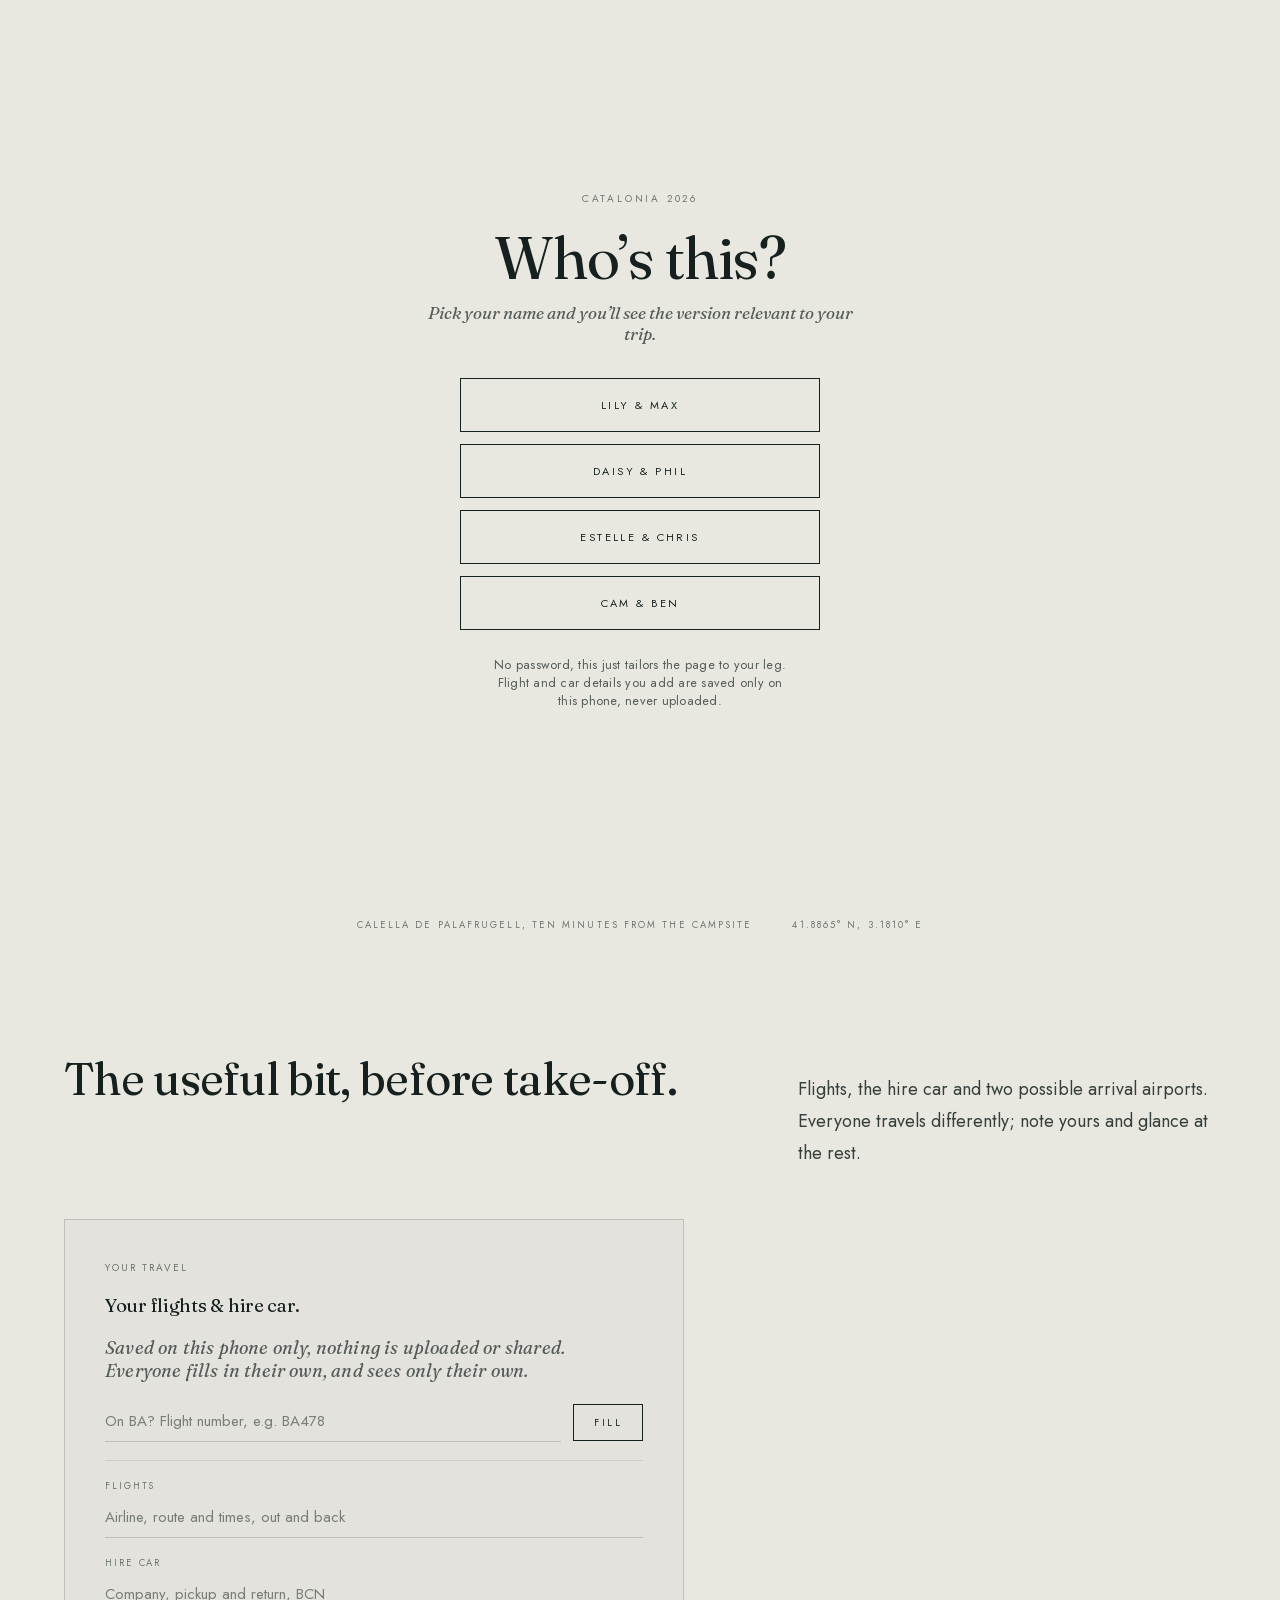
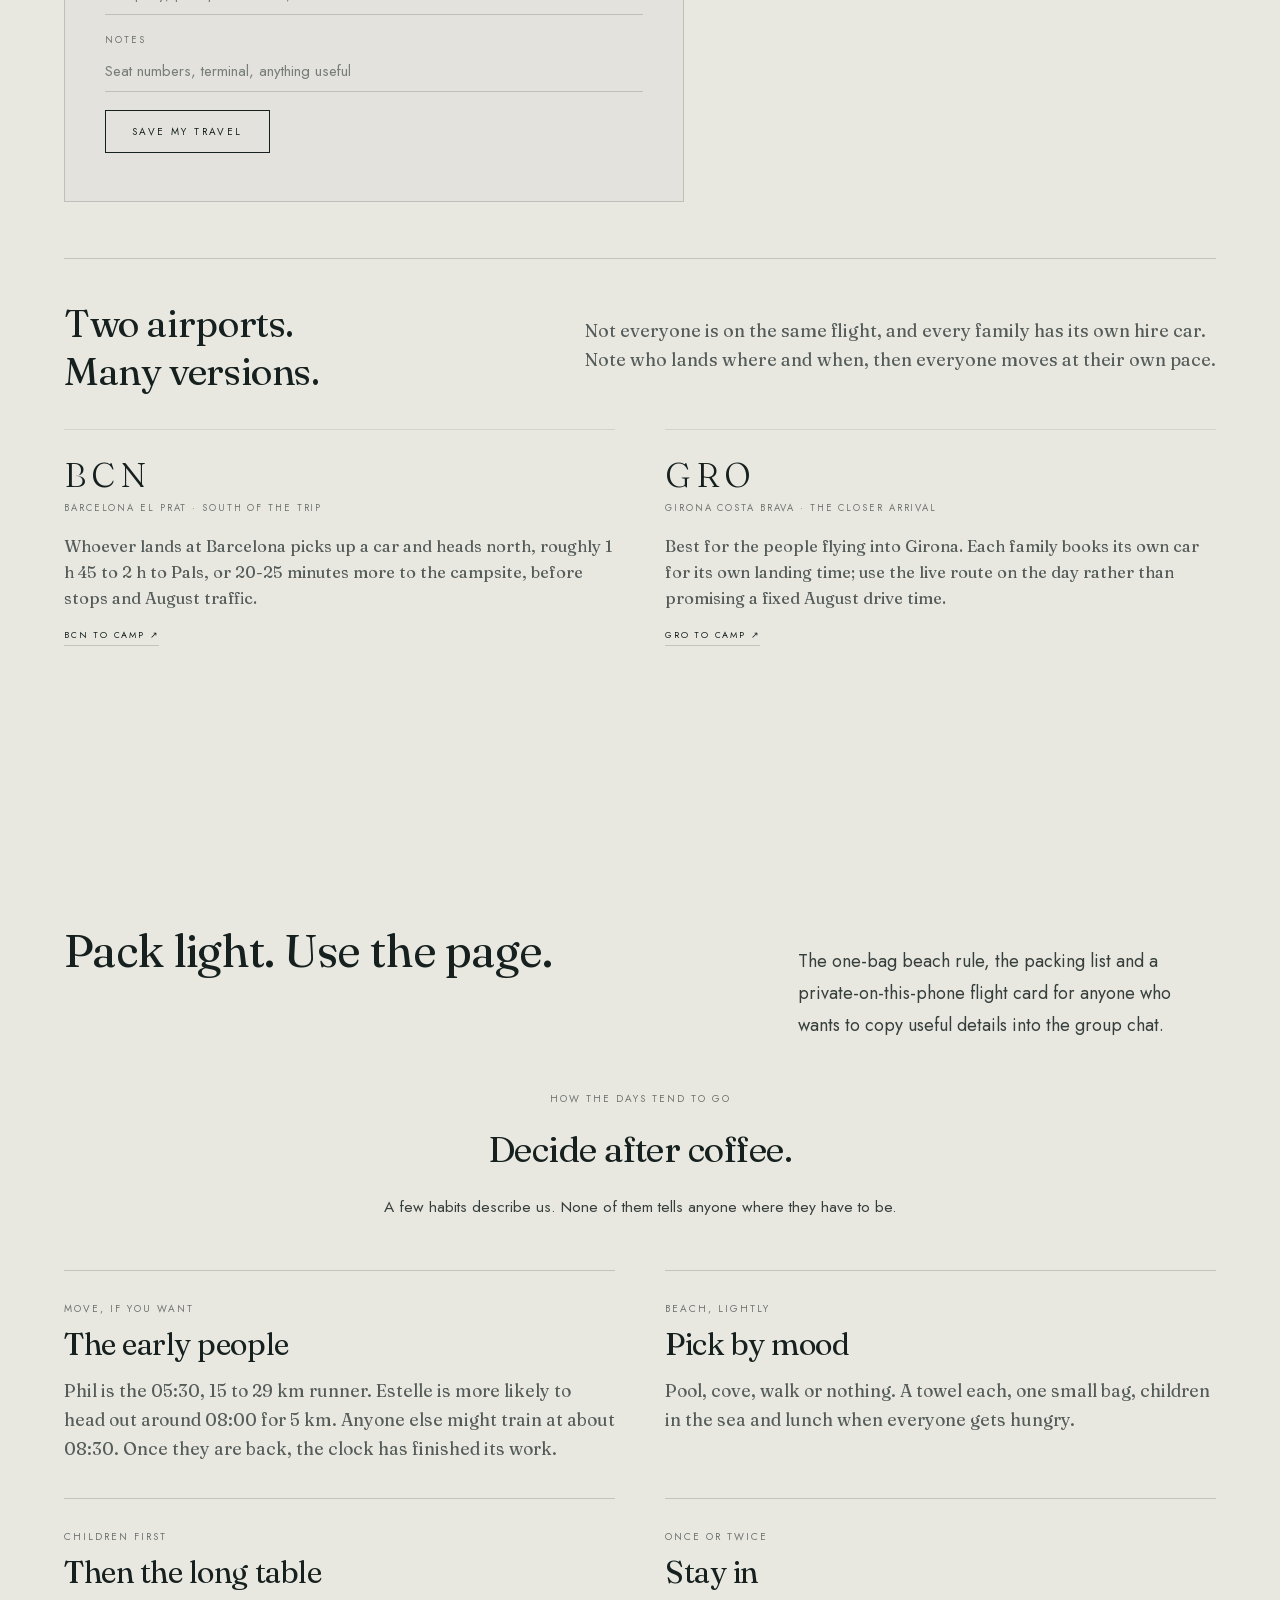
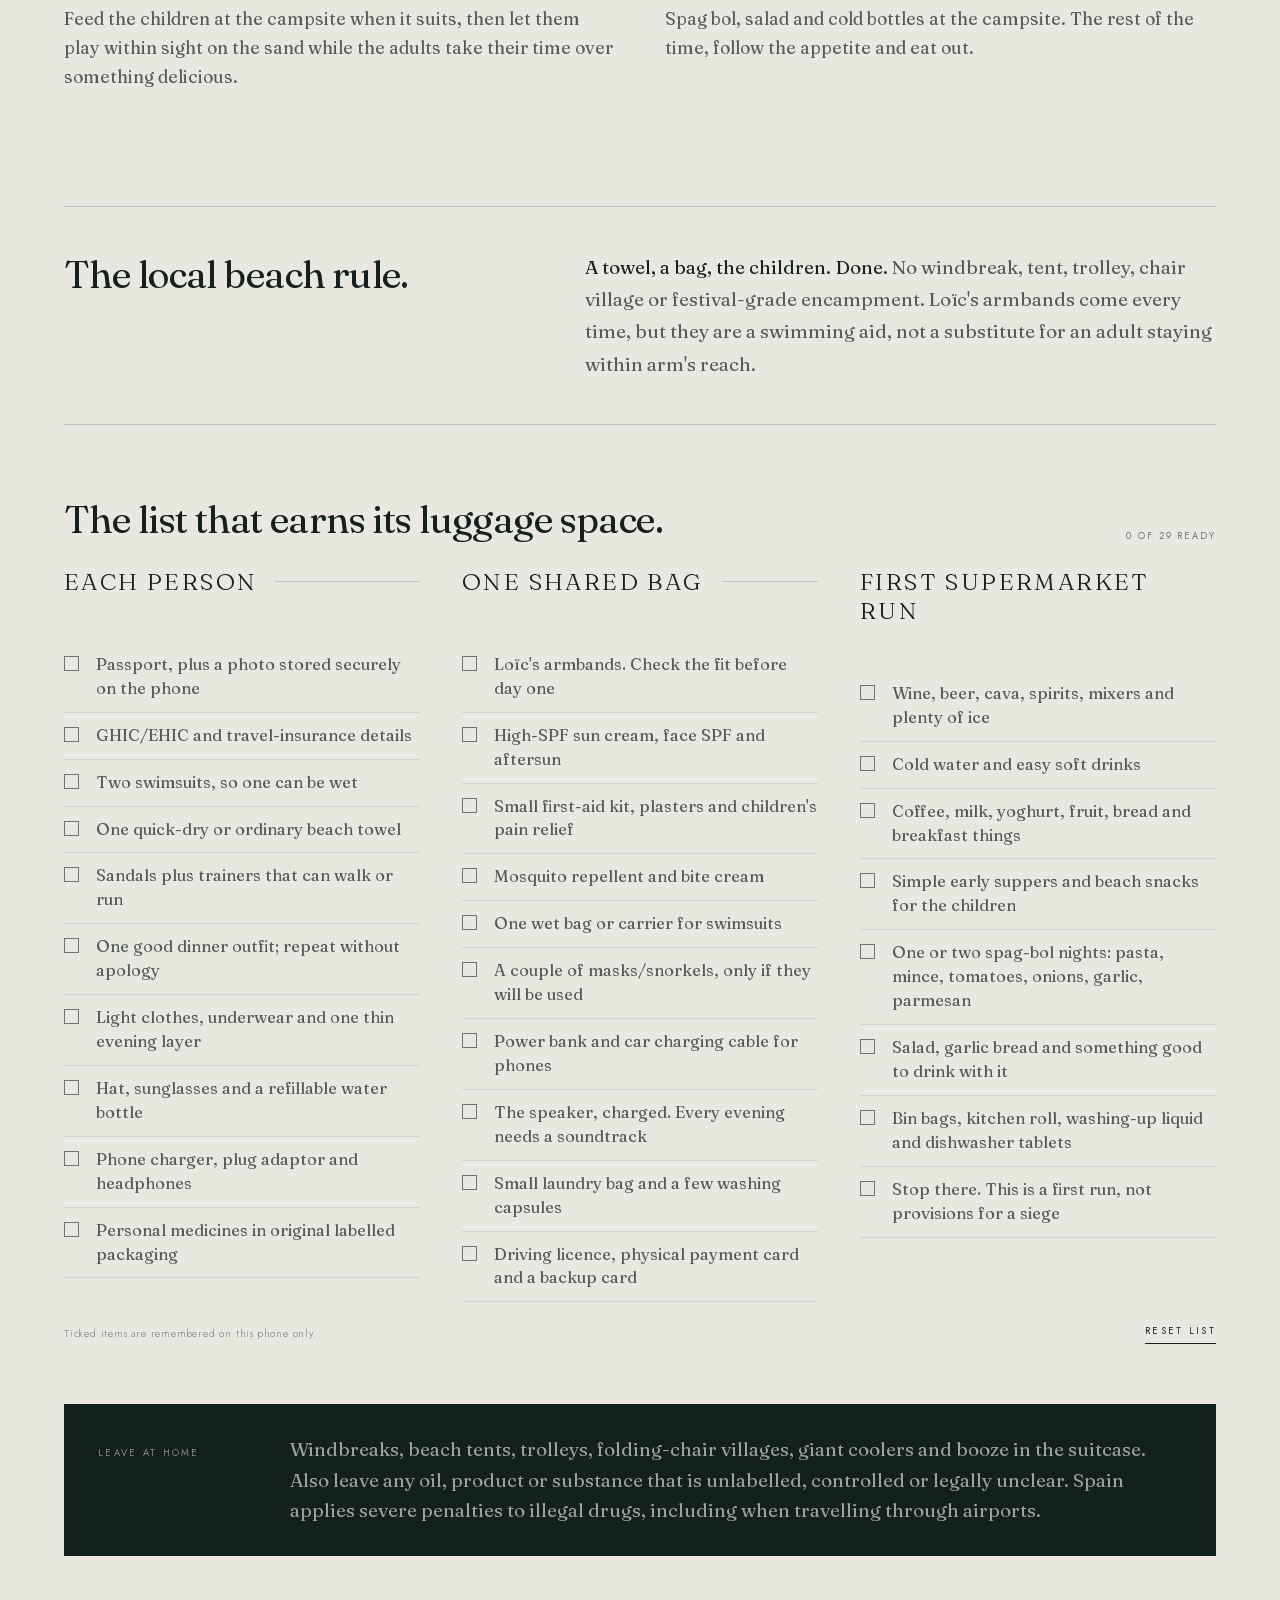
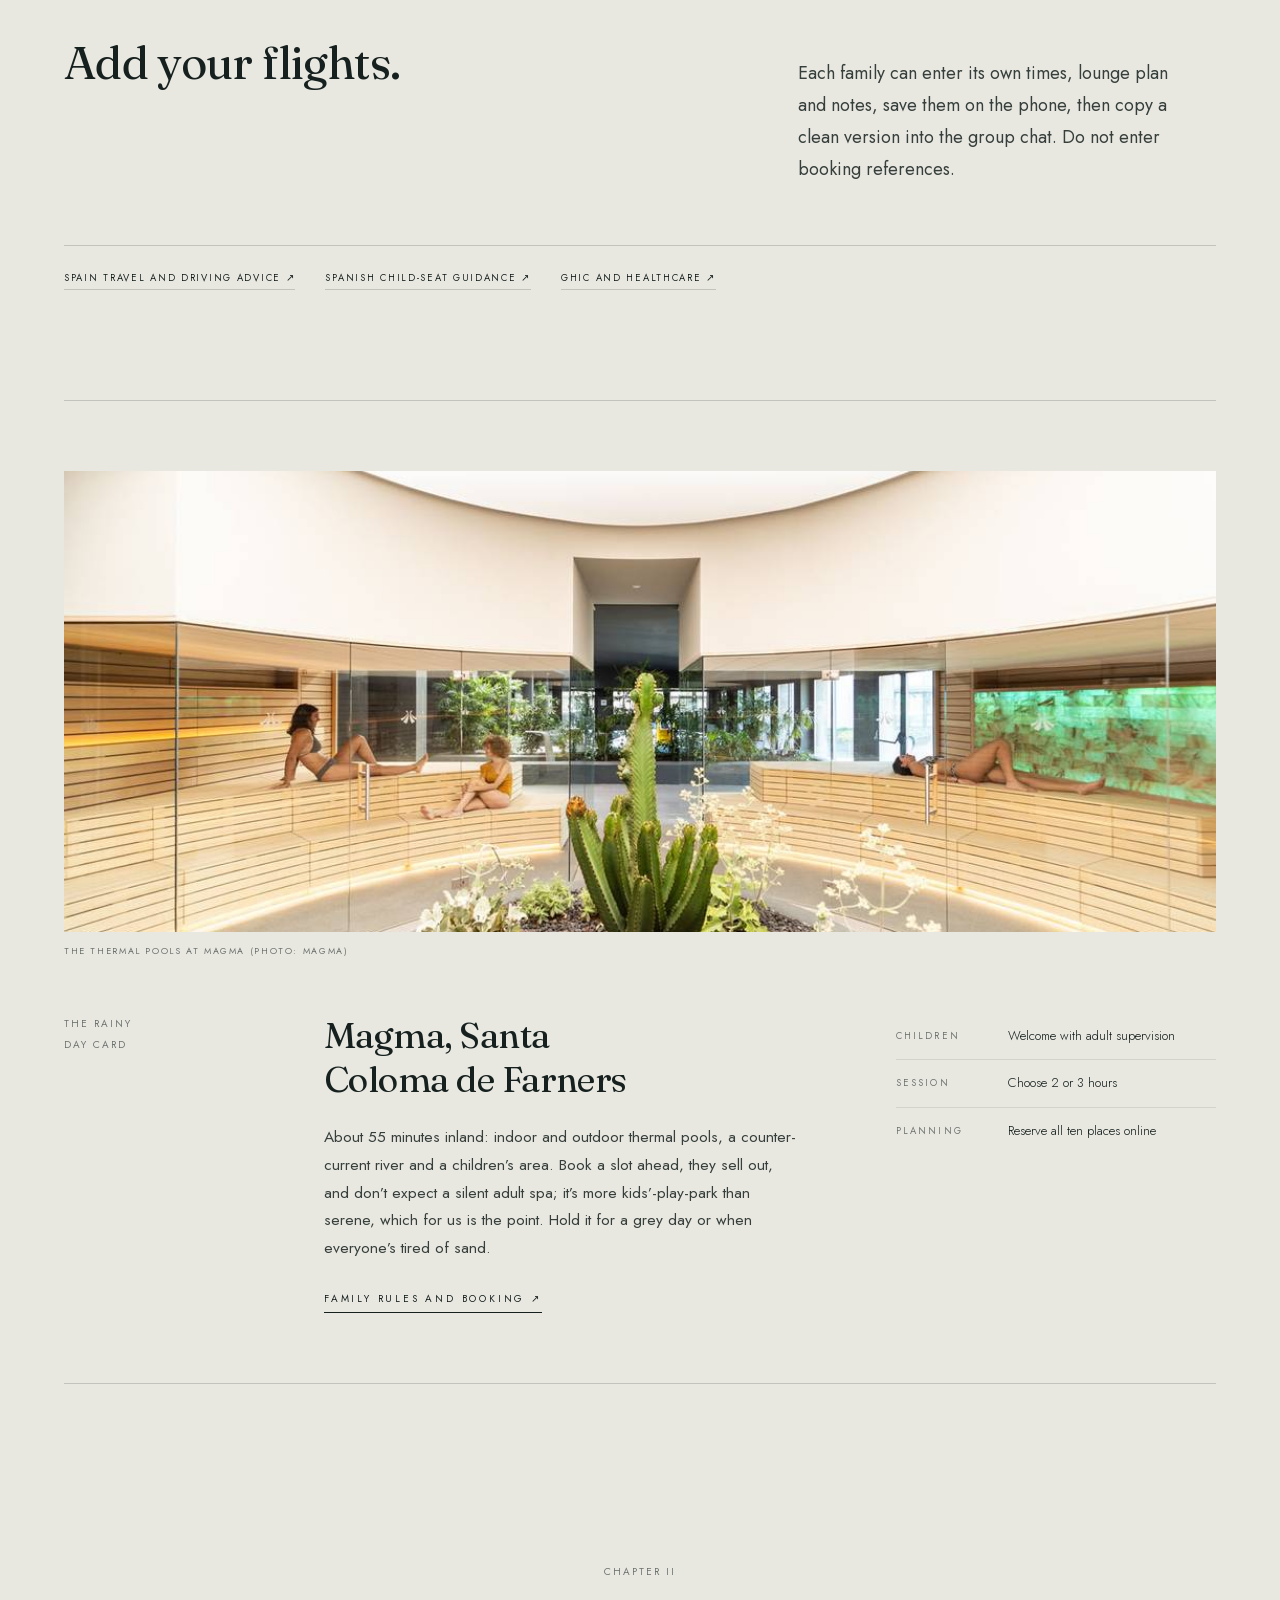
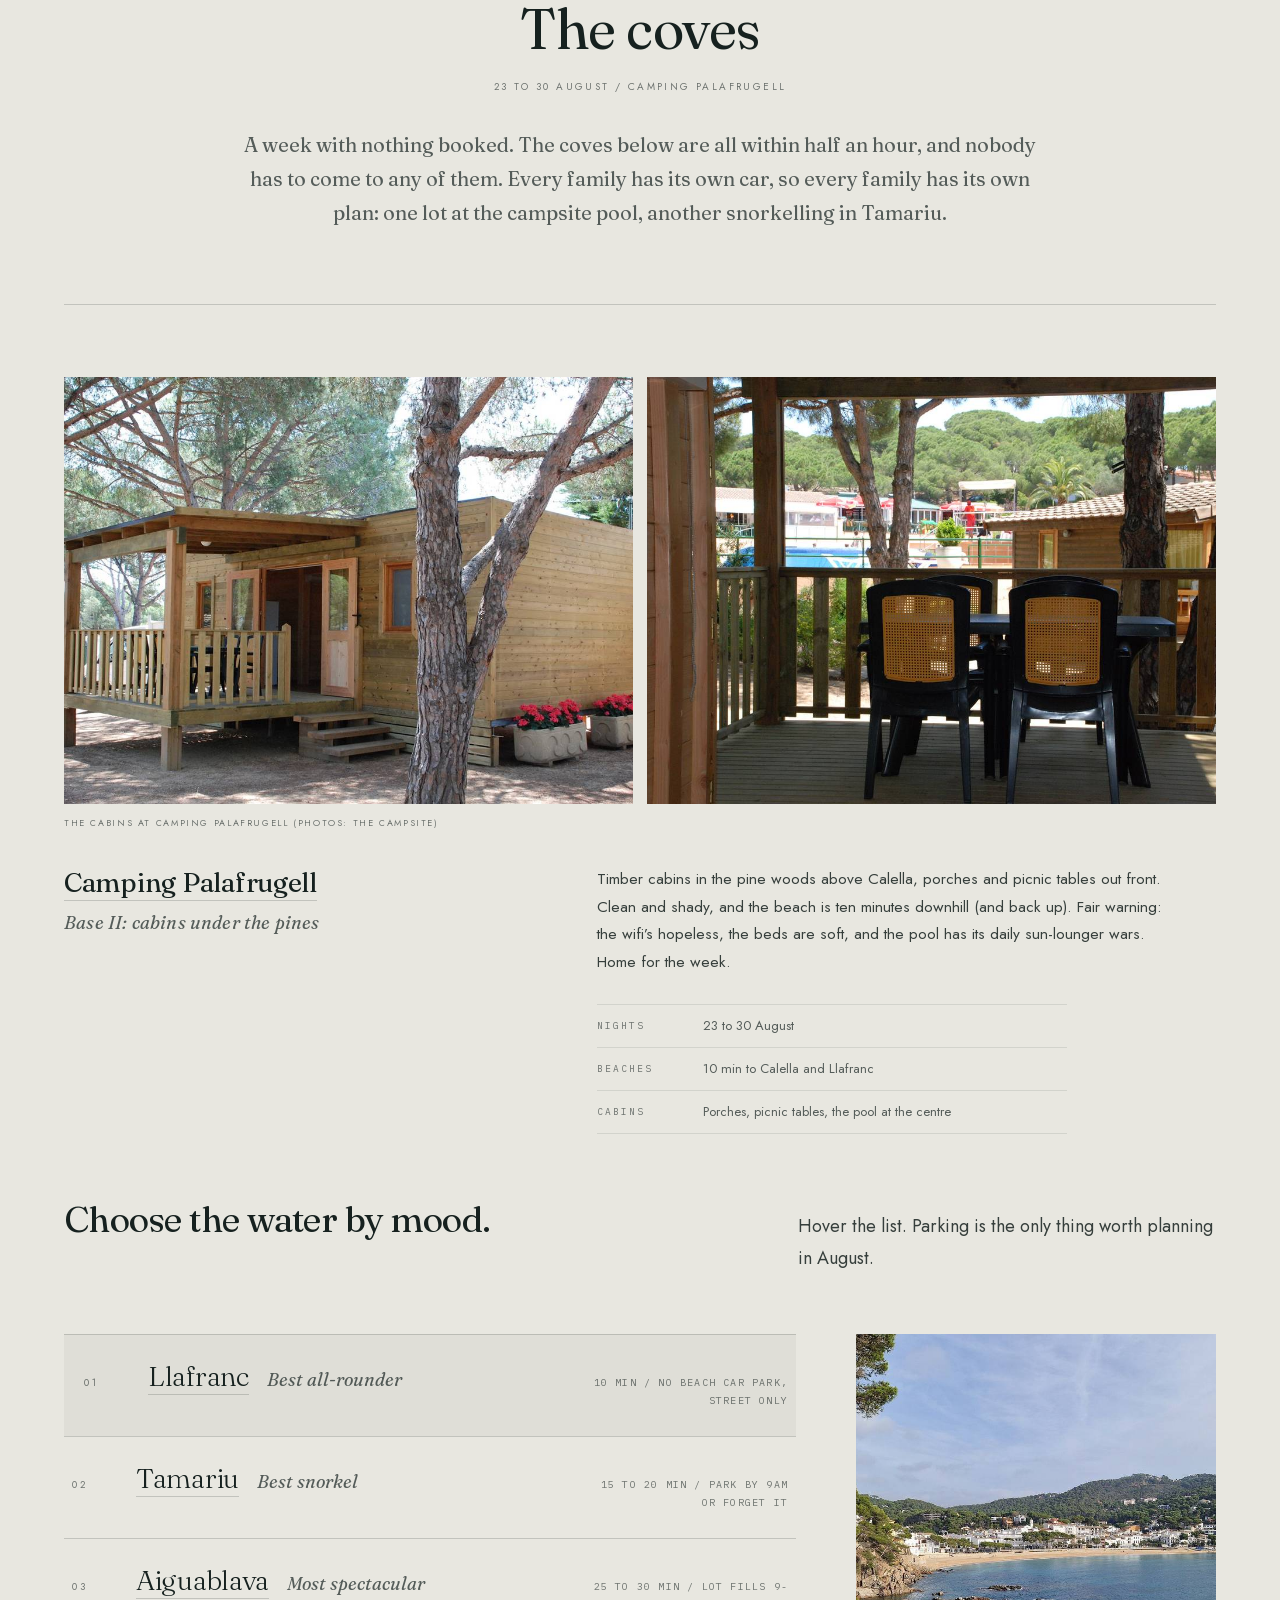
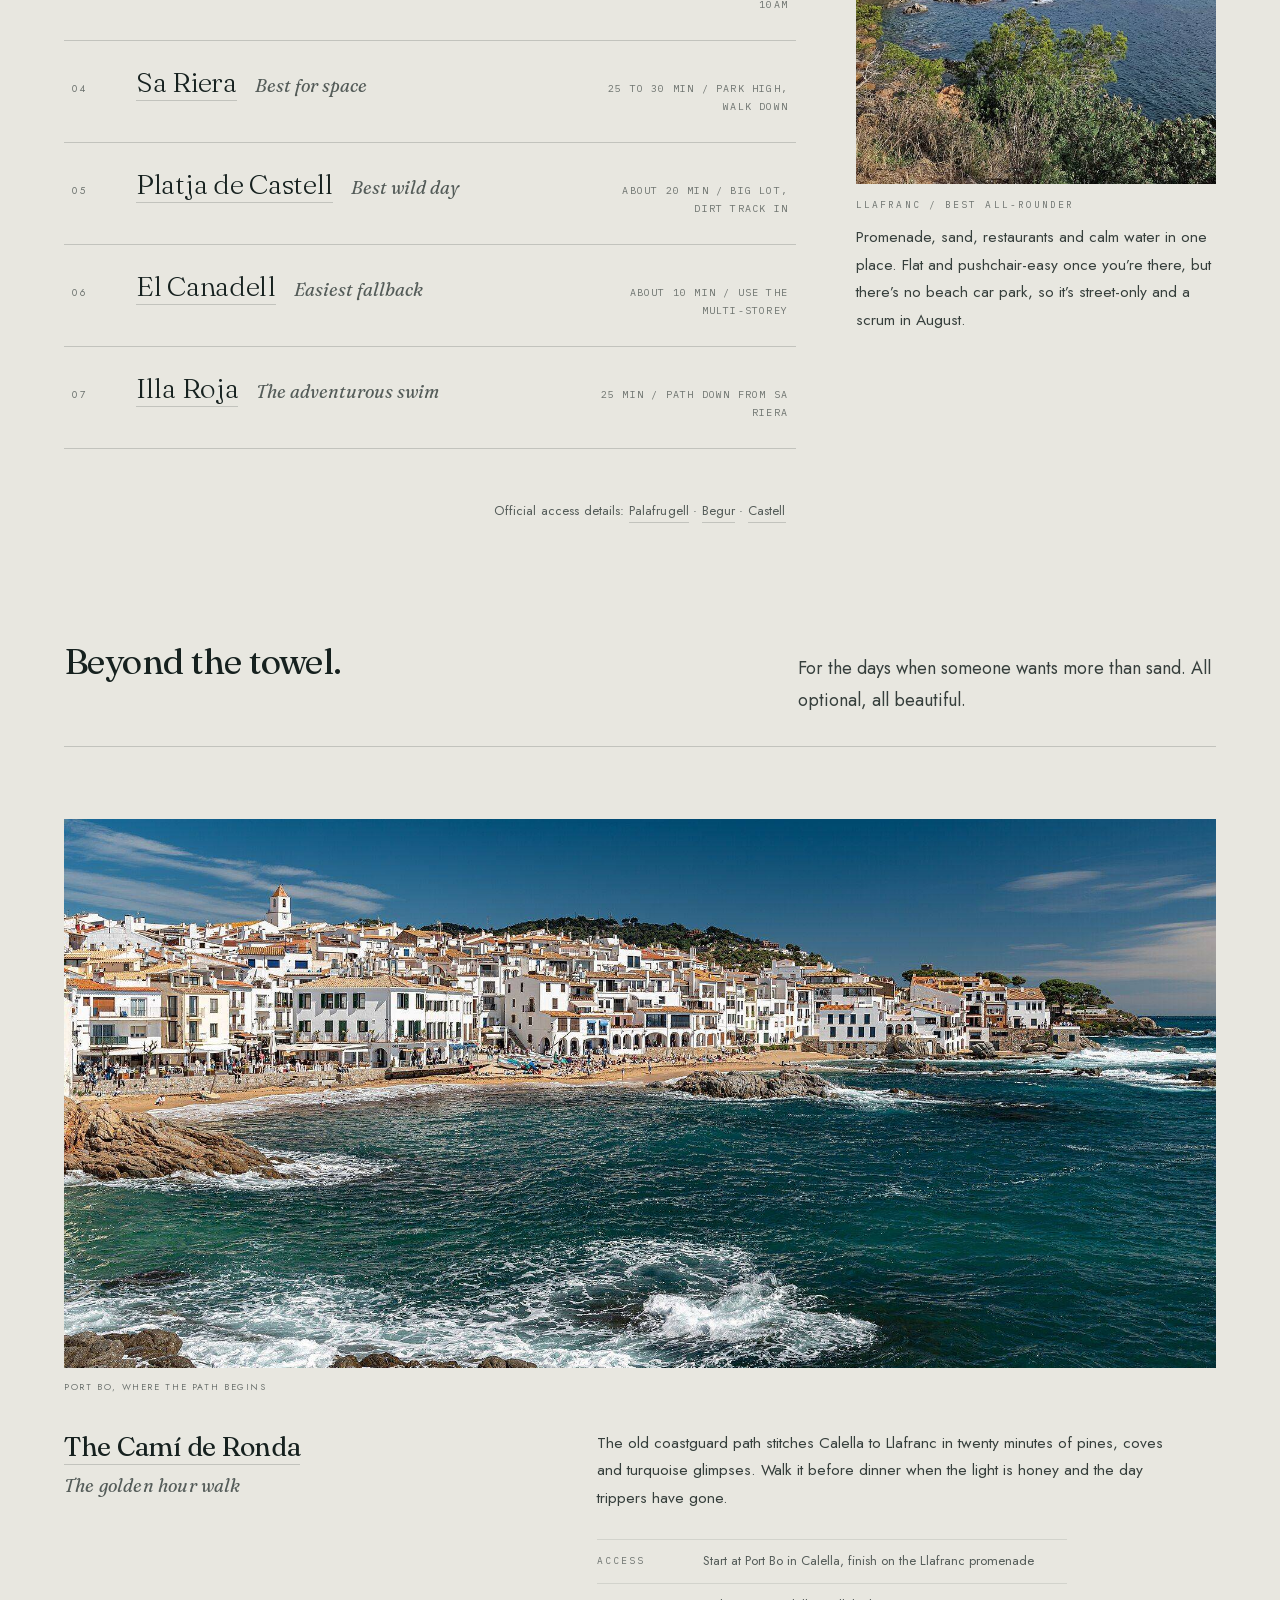
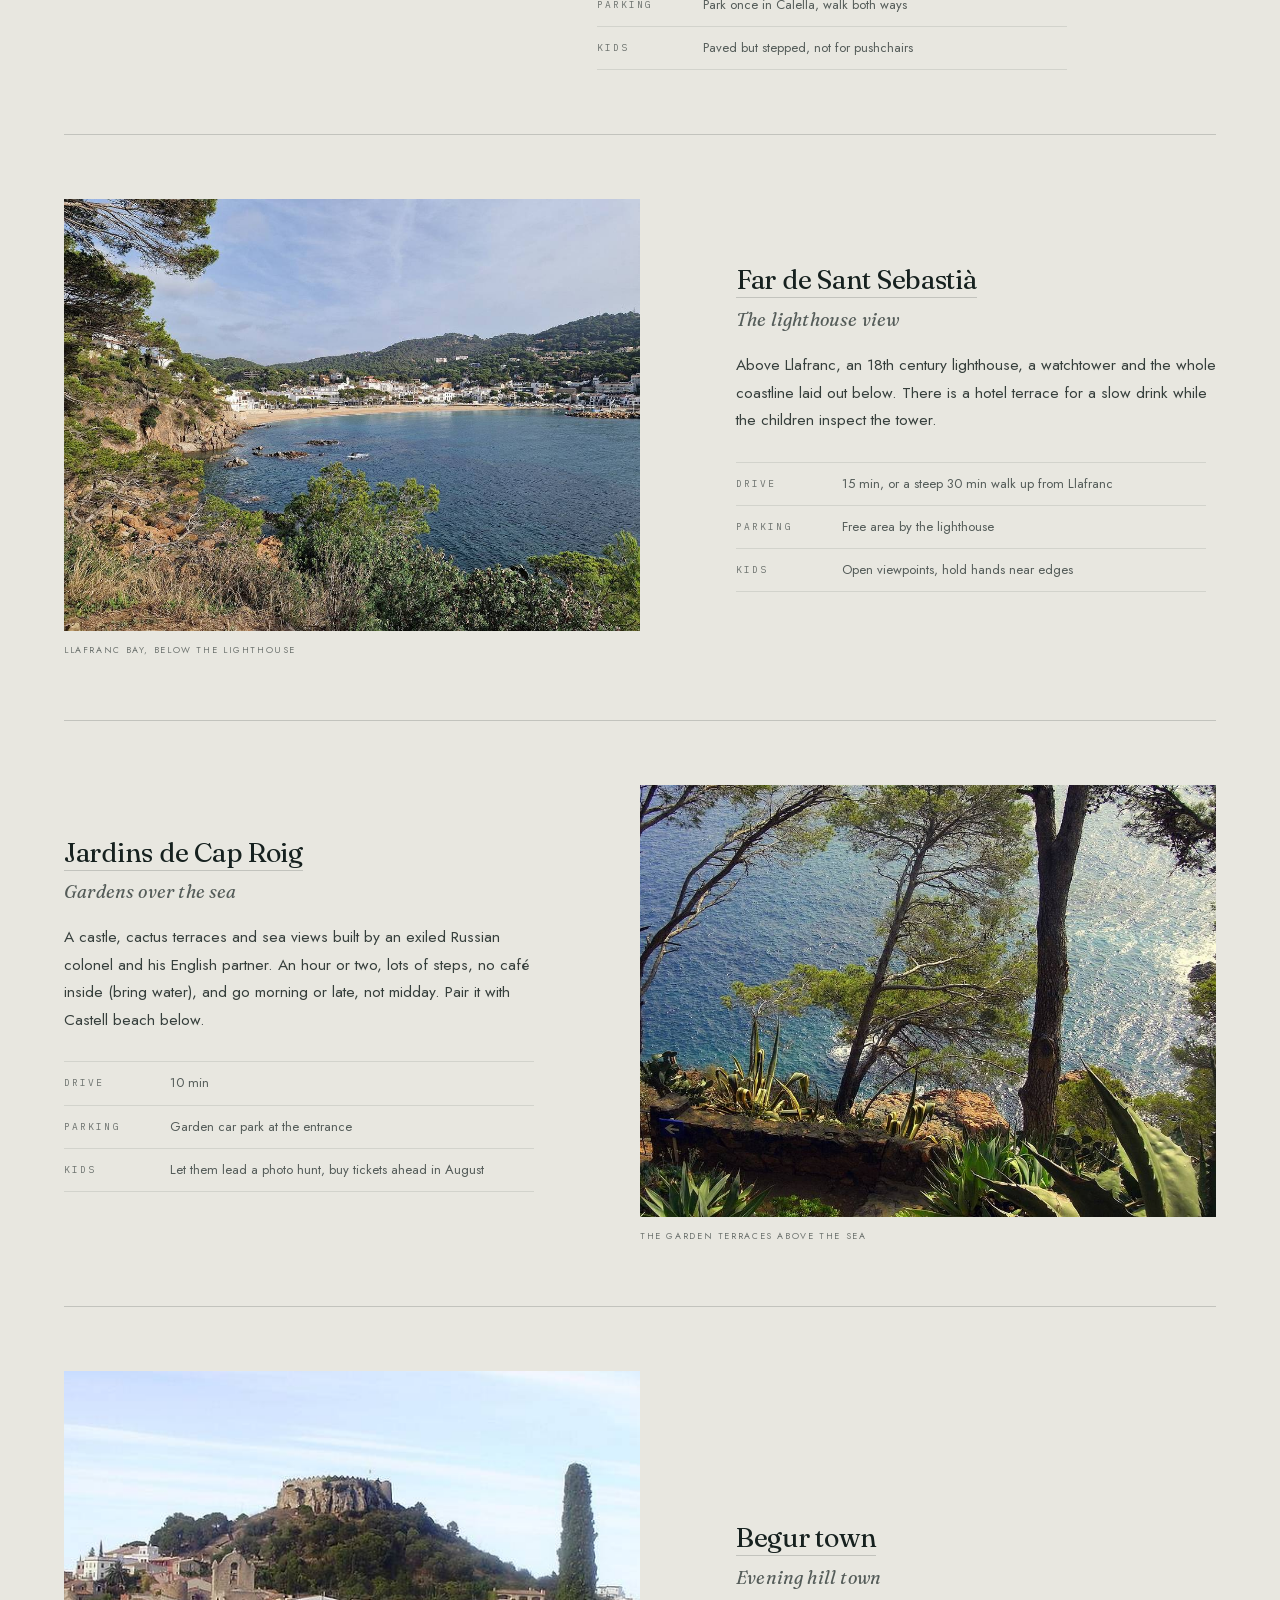
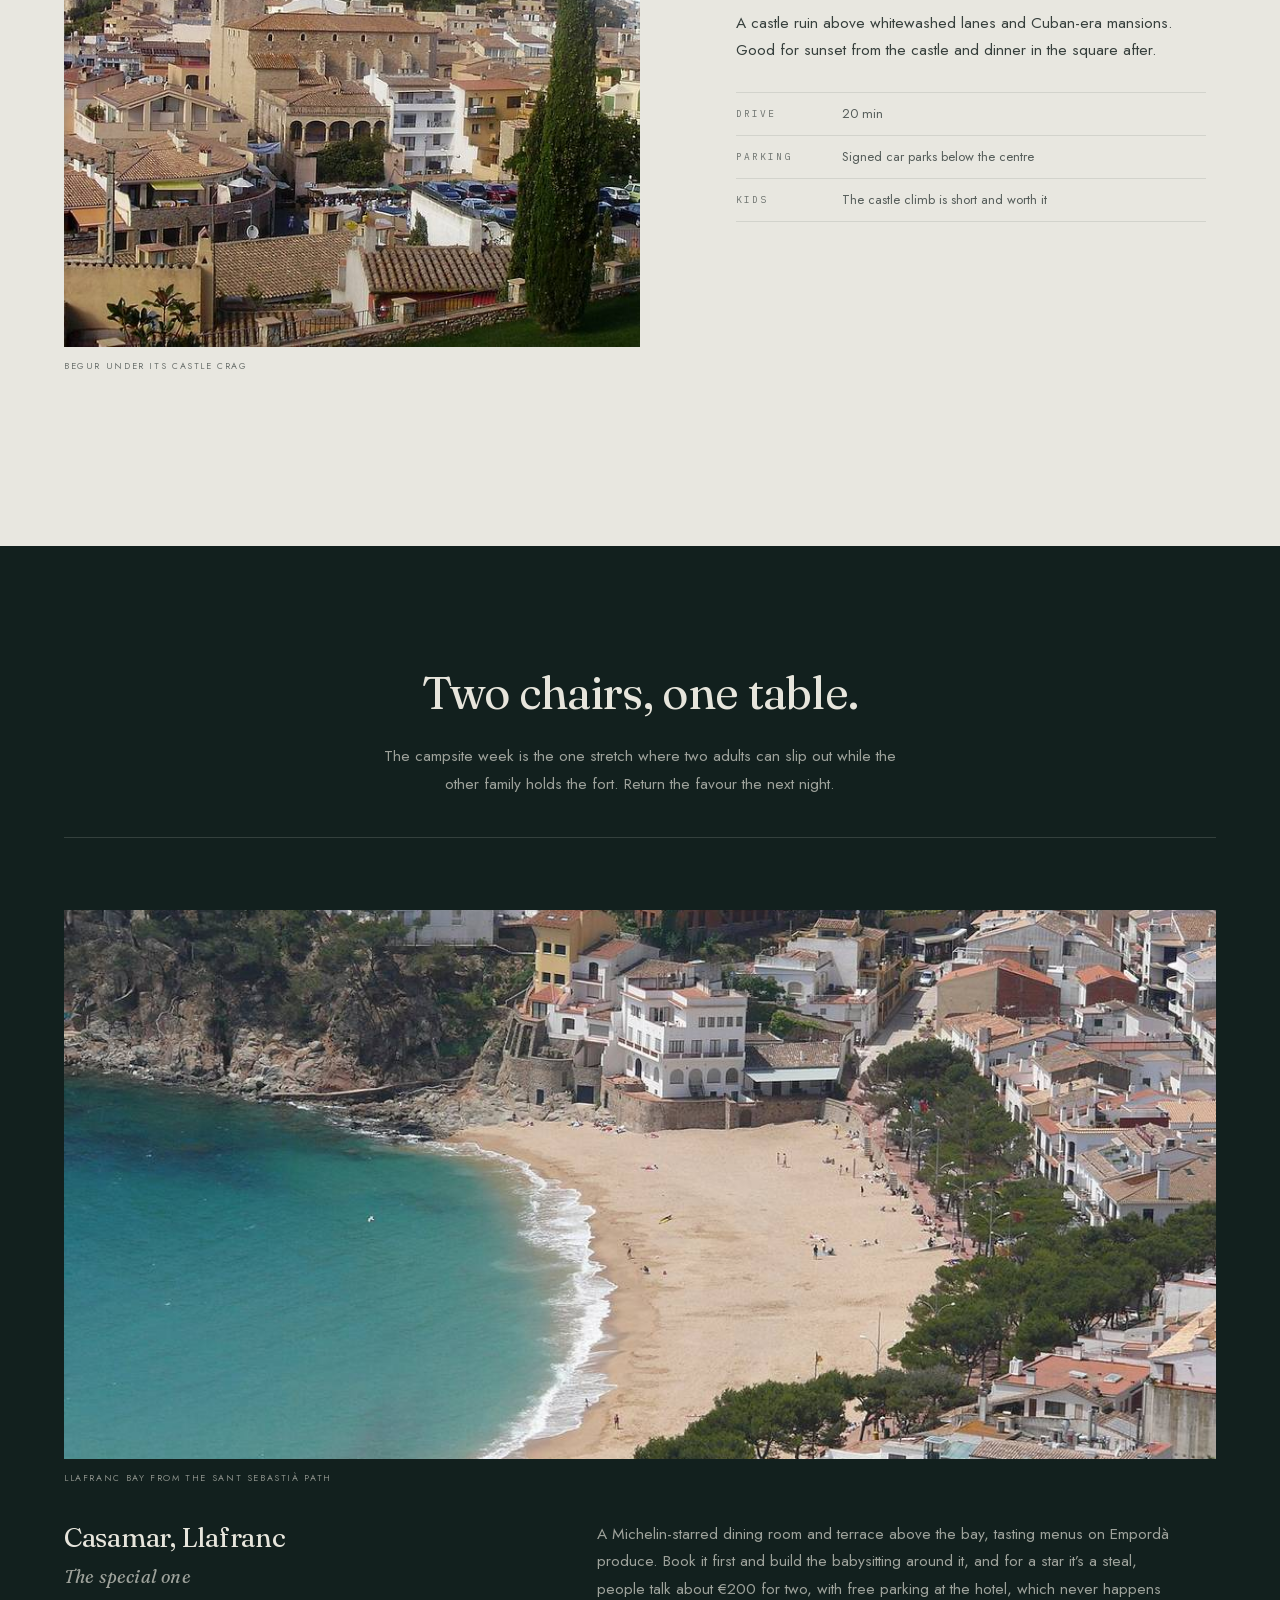
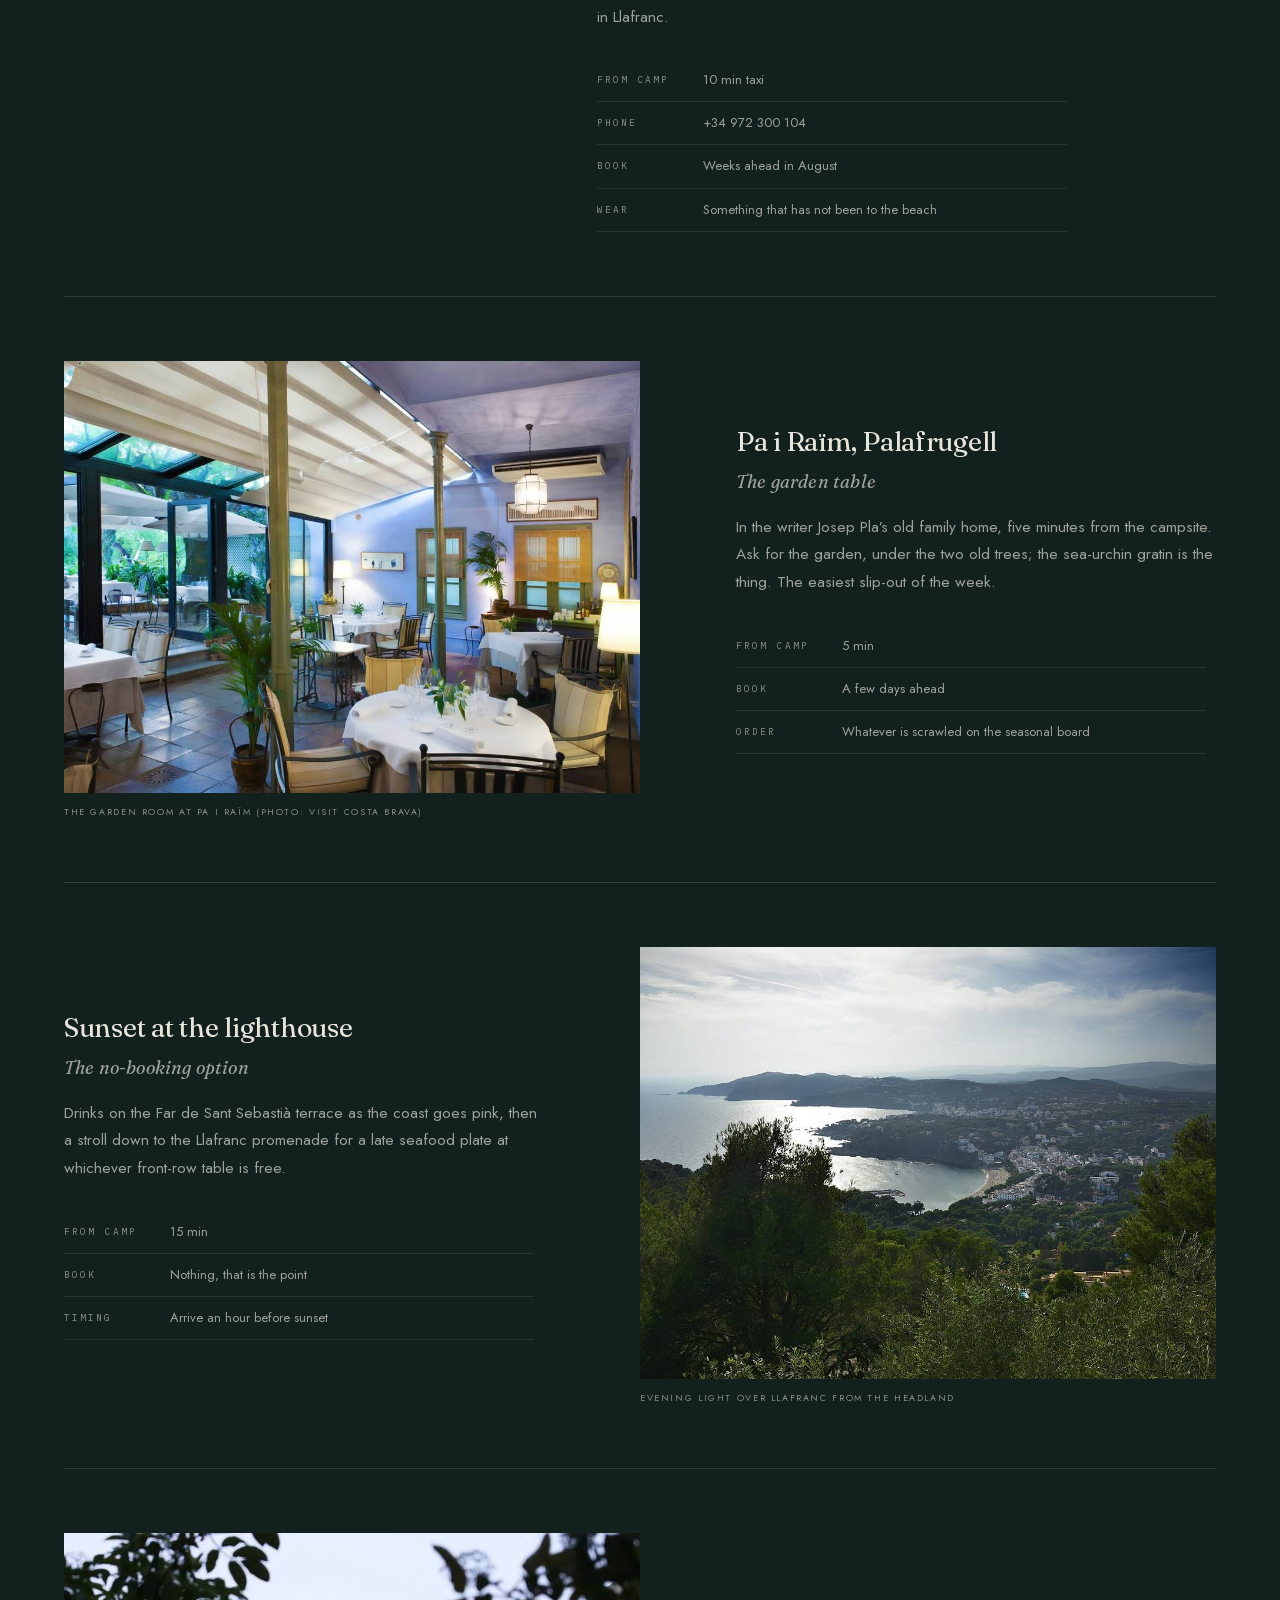
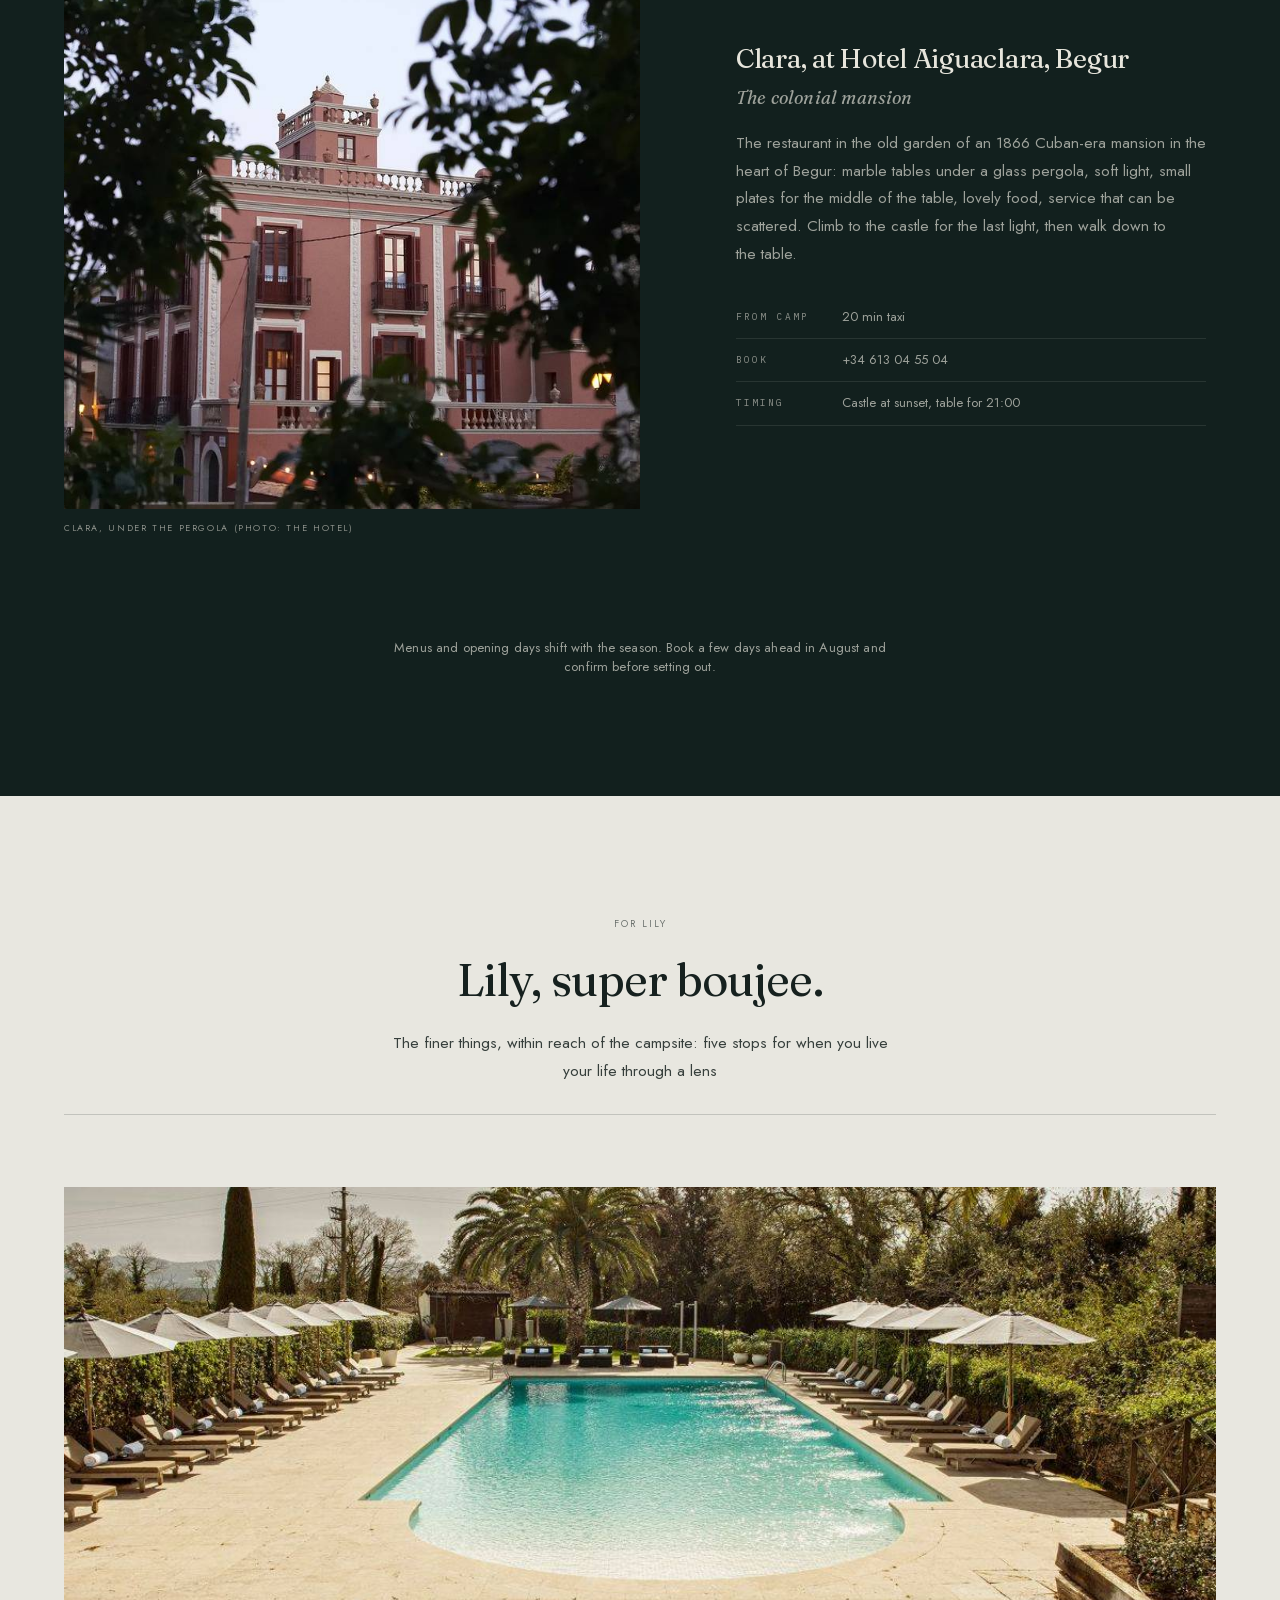
==== index.html @ 70df3da2 "Deploy: round three fixes Co-Authored-By: Claude Fable 5 <noreply@anthropic.com> Claude-Session: htt" ====
<!DOCTYPE html>
<html lang="en">
<head>
<meta charset="utf-8">
<meta name="viewport" content="width=device-width, initial-scale=1">
<meta name="theme-color" content="#fbf9f4">
<meta name="description" content="Pals, the coves, the campsite week and the runner's pages. Family notes for Catalonia, August 2026.">
<link rel="stylesheet" href="assets/leaflet/leaflet.css">
<title>Catalonia 2026 · Family notes</title>
<style>
/* latin-ext */
@font-face {
  font-family: 'Cormorant Garamond';
  font-style: italic;
  font-weight: 300;
  font-display: swap;
  src: url(assets/fonts/28d80079bb.woff2) format('woff2');
  unicode-range: U+0100-02BA, U+02BD-02C5, U+02C7-02CC, U+02CE-02D7, U+02DD-02FF, U+0304, U+0308, U+0329, U+1D00-1DBF, U+1E00-1E9F, U+1EF2-1EFF, U+2020, U+20A0-20AB, U+20AD-20C0, U+2113, U+2C60-2C7F, U+A720-A7FF;
}
/* latin */
@font-face {
  font-family: 'Cormorant Garamond';
  font-style: italic;
  font-weight: 300;
  font-display: swap;
  src: url(assets/fonts/880eabe202.woff2) format('woff2');
  unicode-range: U+0000-00FF, U+0131, U+0152-0153, U+02BB-02BC, U+02C6, U+02DA, U+02DC, U+0304, U+0308, U+0329, U+2000-206F, U+20AC, U+2122, U+2191, U+2193, U+2212, U+2215, U+FEFF, U+FFFD;
}
/* latin-ext */
@font-face {
  font-family: 'Cormorant Garamond';
  font-style: italic;
  font-weight: 400;
  font-display: swap;
  src: url(assets/fonts/28d80079bb.woff2) format('woff2');
  unicode-range: U+0100-02BA, U+02BD-02C5, U+02C7-02CC, U+02CE-02D7, U+02DD-02FF, U+0304, U+0308, U+0329, U+1D00-1DBF, U+1E00-1E9F, U+1EF2-1EFF, U+2020, U+20A0-20AB, U+20AD-20C0, U+2113, U+2C60-2C7F, U+A720-A7FF;
}
/* latin */
@font-face {
  font-family: 'Cormorant Garamond';
  font-style: italic;
  font-weight: 400;
  font-display: swap;
  src: url(assets/fonts/880eabe202.woff2) format('woff2');
  unicode-range: U+0000-00FF, U+0131, U+0152-0153, U+02BB-02BC, U+02C6, U+02DA, U+02DC, U+0304, U+0308, U+0329, U+2000-206F, U+20AC, U+2122, U+2191, U+2193, U+2212, U+2215, U+FEFF, U+FFFD;
}
/* latin-ext */
@font-face {
  font-family: 'Cormorant Garamond';
  font-style: normal;
  font-weight: 300;
  font-display: swap;
  src: url(assets/fonts/48072044ec.woff2) format('woff2');
  unicode-range: U+0100-02BA, U+02BD-02C5, U+02C7-02CC, U+02CE-02D7, U+02DD-02FF, U+0304, U+0308, U+0329, U+1D00-1DBF, U+1E00-1E9F, U+1EF2-1EFF, U+2020, U+20A0-20AB, U+20AD-20C0, U+2113, U+2C60-2C7F, U+A720-A7FF;
}
/* latin */
@font-face {
  font-family: 'Cormorant Garamond';
  font-style: normal;
  font-weight: 300;
  font-display: swap;
  src: url(assets/fonts/ac5feb9532.woff2) format('woff2');
  unicode-range: U+0000-00FF, U+0131, U+0152-0153, U+02BB-02BC, U+02C6, U+02DA, U+02DC, U+0304, U+0308, U+0329, U+2000-206F, U+20AC, U+2122, U+2191, U+2193, U+2212, U+2215, U+FEFF, U+FFFD;
}
/* latin-ext */
@font-face {
  font-family: 'Cormorant Garamond';
  font-style: normal;
  font-weight: 400;
  font-display: swap;
  src: url(assets/fonts/48072044ec.woff2) format('woff2');
  unicode-range: U+0100-02BA, U+02BD-02C5, U+02C7-02CC, U+02CE-02D7, U+02DD-02FF, U+0304, U+0308, U+0329, U+1D00-1DBF, U+1E00-1E9F, U+1EF2-1EFF, U+2020, U+20A0-20AB, U+20AD-20C0, U+2113, U+2C60-2C7F, U+A720-A7FF;
}
/* latin */
@font-face {
  font-family: 'Cormorant Garamond';
  font-style: normal;
  font-weight: 400;
  font-display: swap;
  src: url(assets/fonts/ac5feb9532.woff2) format('woff2');
  unicode-range: U+0000-00FF, U+0131, U+0152-0153, U+02BB-02BC, U+02C6, U+02DA, U+02DC, U+0304, U+0308, U+0329, U+2000-206F, U+20AC, U+2122, U+2191, U+2193, U+2212, U+2215, U+FEFF, U+FFFD;
}
/* latin-ext */
@font-face {
  font-family: 'Cormorant Garamond';
  font-style: normal;
  font-weight: 500;
  font-display: swap;
  src: url(assets/fonts/48072044ec.woff2) format('woff2');
  unicode-range: U+0100-02BA, U+02BD-02C5, U+02C7-02CC, U+02CE-02D7, U+02DD-02FF, U+0304, U+0308, U+0329, U+1D00-1DBF, U+1E00-1E9F, U+1EF2-1EFF, U+2020, U+20A0-20AB, U+20AD-20C0, U+2113, U+2C60-2C7F, U+A720-A7FF;
}
/* latin */
@font-face {
  font-family: 'Cormorant Garamond';
  font-style: normal;
  font-weight: 500;
  font-display: swap;
  src: url(assets/fonts/ac5feb9532.woff2) format('woff2');
  unicode-range: U+0000-00FF, U+0131, U+0152-0153, U+02BB-02BC, U+02C6, U+02DA, U+02DC, U+0304, U+0308, U+0329, U+2000-206F, U+20AC, U+2122, U+2191, U+2193, U+2212, U+2215, U+FEFF, U+FFFD;
}
/* latin-ext */
@font-face {
  font-family: 'Jost';
  font-style: normal;
  font-weight: 300;
  font-display: swap;
  src: url(assets/fonts/8f41327977.woff2) format('woff2');
  unicode-range: U+0100-02BA, U+02BD-02C5, U+02C7-02CC, U+02CE-02D7, U+02DD-02FF, U+0304, U+0308, U+0329, U+1D00-1DBF, U+1E00-1E9F, U+1EF2-1EFF, U+2020, U+20A0-20AB, U+20AD-20C0, U+2113, U+2C60-2C7F, U+A720-A7FF;
}
/* latin */
@font-face {
  font-family: 'Jost';
  font-style: normal;
  font-weight: 300;
  font-display: swap;
  src: url(assets/fonts/80724b1ffd.woff2) format('woff2');
  unicode-range: U+0000-00FF, U+0131, U+0152-0153, U+02BB-02BC, U+02C6, U+02DA, U+02DC, U+0304, U+0308, U+0329, U+2000-206F, U+20AC, U+2122, U+2191, U+2193, U+2212, U+2215, U+FEFF, U+FFFD;
}
/* latin-ext */
@font-face {
  font-family: 'Jost';
  font-style: normal;
  font-weight: 400;
  font-display: swap;
  src: url(assets/fonts/8f41327977.woff2) format('woff2');
  unicode-range: U+0100-02BA, U+02BD-02C5, U+02C7-02CC, U+02CE-02D7, U+02DD-02FF, U+0304, U+0308, U+0329, U+1D00-1DBF, U+1E00-1E9F, U+1EF2-1EFF, U+2020, U+20A0-20AB, U+20AD-20C0, U+2113, U+2C60-2C7F, U+A720-A7FF;
}
/* latin */
@font-face {
  font-family: 'Jost';
  font-style: normal;
  font-weight: 400;
  font-display: swap;
  src: url(assets/fonts/80724b1ffd.woff2) format('woff2');
  unicode-range: U+0000-00FF, U+0131, U+0152-0153, U+02BB-02BC, U+02C6, U+02DA, U+02DC, U+0304, U+0308, U+0329, U+2000-206F, U+20AC, U+2122, U+2191, U+2193, U+2212, U+2215, U+FEFF, U+FFFD;
}
/* latin-ext */
@font-face {
  font-family: 'Jost';
  font-style: normal;
  font-weight: 500;
  font-display: swap;
  src: url(assets/fonts/8f41327977.woff2) format('woff2');
  unicode-range: U+0100-02BA, U+02BD-02C5, U+02C7-02CC, U+02CE-02D7, U+02DD-02FF, U+0304, U+0308, U+0329, U+1D00-1DBF, U+1E00-1E9F, U+1EF2-1EFF, U+2020, U+20A0-20AB, U+20AD-20C0, U+2113, U+2C60-2C7F, U+A720-A7FF;
}
/* latin */
@font-face {
  font-family: 'Jost';
  font-style: normal;
  font-weight: 500;
  font-display: swap;
  src: url(assets/fonts/80724b1ffd.woff2) format('woff2');
  unicode-range: U+0000-00FF, U+0131, U+0152-0153, U+02BB-02BC, U+02C6, U+02DA, U+02DC, U+0304, U+0308, U+0329, U+2000-206F, U+20AC, U+2122, U+2191, U+2193, U+2212, U+2215, U+FEFF, U+FFFD;
}


/* RH England treatment: hairline Caslon-class caps, warm ivory, monochrome,
   centred compositions, hairline rules. Tokens first. */
:root {
  --ground: #f7f4ee;
  --ink: #26231e;
  --ink-60: rgba(38,35,30,0.62);
  --ink-45: rgba(38,35,30,0.45);
  --rule: rgba(38,35,30,0.16);
  --rule-soft: rgba(38,35,30,0.09);
  --dark: #201e1a;
  --dark-text: #ece7dc;
  --dark-60: rgba(236,231,220,0.62);
  --dark-45: rgba(236,231,220,0.45);
  --dark-rule: rgba(236,231,220,0.16);
  --serif: 'Cormorant Garamond', 'Times New Roman', serif;
  --sans: 'Jost', 'Futura', 'Century Gothic', sans-serif;
}
*, *::before, *::after { box-sizing: border-box; }
html { scroll-behavior: smooth; }
body { margin: 0; background: var(--ground); color: var(--ink); font-family: var(--serif); font-weight: 400; -webkit-font-smoothing: antialiased; }
img { max-width: 100%; }
a { color: inherit; text-decoration: none; transition: opacity 0.25s; }
a:hover { opacity: 0.6; }
a:focus-visible, [role="button"]:focus-visible { outline: 1px solid var(--ink); outline-offset: 3px; }
::selection { background: var(--ink); color: var(--ground); }
@keyframes fadeUp { from { opacity: 0; transform: translateY(28px); } to { opacity: 1; transform: none; } }
@keyframes mapPulse { 0% { r: 8; opacity: 0.9; } 100% { r: 24; opacity: 0; } }

/* typographic roles */
.skip { position: absolute; left: -9999px; top: 0; background: var(--ink); color: var(--ground); padding: 10px 18px; z-index: 100; font-family: var(--sans); font-size: 11px; letter-spacing: 0.2em; text-transform: uppercase; }
.skip:focus { left: 0; }
h1, h2, h3 { text-transform: uppercase; font-family: var(--serif); font-weight: 300; letter-spacing: 0.14em; text-wrap: balance; }
.eyebrow, .chapter-nn, .aside-label, .wp-label, .run-stat-k, .foot-label, .map-header { font-family: var(--sans); font-weight: 400; font-size: 10px; letter-spacing: 0.32em; text-transform: uppercase; color: var(--ink-45); }

/* header: centred RH masthead */
.site-head { position: fixed; top: 0; left: 0; right: 0; z-index: 50; display: flex; flex-direction: column; align-items: center; gap: 10px; padding: 20px 5vw 16px; background: rgba(247,244,238,0.92); backdrop-filter: blur(12px); -webkit-backdrop-filter: blur(12px); border-bottom: 1px solid var(--rule); }
.brand { font-family: var(--serif); font-weight: 400; font-size: 19px; letter-spacing: 0.42em; text-transform: uppercase; text-indent: 0.42em; }
.site-head nav { display: flex; gap: 34px; font-family: var(--sans); font-weight: 400; font-size: 10px; letter-spacing: 0.26em; text-transform: uppercase; color: var(--ink-60); }

/* shared layout */
.wrap { padding: 60px 5vw; max-width: 1300px; margin: 0 auto; scroll-margin-top: 96px; }
.wrap-inner { max-width: 1300px; margin: 0 auto; }
/* centred section heads, RH-style */
.split { display: flex; flex-direction: column; align-items: center; text-align: center; gap: 22px; }
.split h2 { font-size: clamp(28px,3.6vw,52px); line-height: 1.18; margin: 0; }
.split > p { font-family: var(--serif); font-style: italic; font-size: 19px; line-height: 1.6; margin: 0; max-width: 52ch; color: var(--ink-60); text-wrap: pretty; }
.split.sub h3 { font-size: clamp(24px,2.8vw,38px); line-height: 1.2; margin: 0; }
.split.sub { margin-bottom: 60px; }
.split.towel { margin: 120px 0 30px; }
.split.asym { flex-direction: row; flex-wrap: wrap; align-items: baseline; justify-content: space-between; text-align: left; gap: 18px 70px; }
.split.asym > p { margin-left: auto; max-width: 38ch; font-size: 18px; }

/* hero: full-screen image, RH England overlay */
.hero-full { position: relative; height: 100vh; height: 100svh; min-height: 560px; }
.hero-bg { position: absolute; inset: 0; width: 100%; height: 100%; object-fit: cover; display: block; }
.hero-full::after { content: ''; position: absolute; inset: 0; background: linear-gradient(rgba(22,20,16,0.42), rgba(22,20,16,0.38) 45%, rgba(22,20,16,0.5)); }
.hero-overlay { position: absolute; inset: 0; z-index: 1; display: flex; flex-direction: column; align-items: center; justify-content: flex-end; text-align: center; padding: 120px 6vw 9vh; color: #f6f3ec; }
.hero-overlay h1 { font-size: clamp(32px,5vw,76px); line-height: 1.2; margin: 0; max-width: 20ch; text-shadow: 0 1px 18px rgba(0,0,0,0.35); animation: fadeUp 1.1s cubic-bezier(0.22,1,0.36,1) both; }
.hero-lede { font-family: var(--serif); font-style: italic; font-size: clamp(18px,1.8vw,22px); line-height: 1.6; margin: 34px 0 0; max-width: 50ch; color: rgba(246,243,236,0.92); text-wrap: pretty; text-shadow: 0 1px 16px rgba(0,0,0,0.3); animation: fadeUp 1.1s cubic-bezier(0.22,1,0.36,1) 0.25s both; }
.hero-dates { font-family: var(--sans); font-weight: 400; font-size: 10.5px; line-height: 2.4; letter-spacing: 0.26em; text-transform: uppercase; color: rgba(246,243,236,0.85); margin-top: 38px; animation: fadeUp 1.1s cubic-bezier(0.22,1,0.36,1) 0.45s both; }
.hero-capline { font-family: var(--sans); font-size: 9.5px; letter-spacing: 0.22em; text-transform: uppercase; color: var(--ink-45); padding: 18px 5vw 0; display: flex; justify-content: center; gap: 40px; flex-wrap: wrap; text-align: center; }

/* overview index */
.overview { padding: 130px 5vw 60px; }
.index { margin-top: 64px; }
.index-row { display: grid; grid-template-columns: 64px minmax(0,1fr) auto; gap: 28px; align-items: baseline; padding: 30px 0; border-top: 1px solid var(--rule); }
.index-row:last-child { border-bottom: 1px solid var(--rule); }
.index-nn { font-family: var(--sans); font-size: 10px; letter-spacing: 0.3em; color: var(--ink-45); }
.index-name { font-family: var(--serif); font-weight: 300; font-size: clamp(24px,2.8vw,40px); line-height: 1.15; letter-spacing: 0.12em; text-transform: uppercase; }
.index-meta { font-family: var(--sans); font-size: 10px; letter-spacing: 0.18em; text-transform: uppercase; color: var(--ink-45); }

/* chapters: centred heads */
.chapter { padding-bottom: 40px; }
.chapter-head { display: flex; flex-direction: column; align-items: center; text-align: center; gap: 18px; padding: 80px 0 34px; }
.chapter-head h2 { font-size: clamp(30px,4.4vw,62px); line-height: 1.14; margin: 0; }
.chapter-meta { font-family: var(--sans); font-size: 10px; letter-spacing: 0.24em; text-transform: uppercase; color: var(--ink-45); }
.chapter-lede { font-family: var(--serif); font-size: 20px; line-height: 1.7; margin: 0 auto 34px; max-width: 62ch; color: var(--ink-60); text-wrap: pretty; text-align: center; }
.chapter-lede.pad-b { margin-bottom: 74px; }
/* full-bleed chapter panorama */
.wide-fig { width: 100vw; margin: 48px 0 40px calc(50% - 50vw); }
.wide-fig img { width: 100%; aspect-ratio: 3/1; object-fit: cover; object-position: 50% 30%; display: block; }
.wide-fig figcaption { font-family: var(--sans); font-size: 9.5px; letter-spacing: 0.22em; text-transform: uppercase; color: var(--ink-45); margin-top: 16px; text-align: center; padding: 0 5vw; }

/* articles: editorial system with feature moments, alternating rows, text rows */
.spot-feature { border-top: 1px solid var(--rule); padding: 72px 0 64px; }
.spot-feature .spot-fig { width: 100%; max-width: none; margin: 0; }
.spot-feature .spot-fig img { width: 100%; aspect-ratio: 21/10; object-fit: cover; display: block; }
.spot-fig figcaption, .row-fig figcaption { font-family: var(--sans); font-size: 9px; letter-spacing: 0.18em; text-transform: uppercase; color: var(--ink-45); margin-top: 12px; }
.spot-fig-pair .pair { display: grid; grid-template-columns: 1fr 1fr; gap: 14px; }
.spot-fig-pair .pair img { width: 100%; aspect-ratio: 4/3; object-fit: cover; display: block; }
.feat-grid { display: grid; grid-template-columns: minmax(0,5fr) minmax(0,7fr); gap: 26px 90px; margin-top: 36px; }
.spot-feature h3, .spot-row h3, .spot-plain h3 { font-size: clamp(20px,2.1vw,29px); line-height: 1.32; letter-spacing: 0.12em; margin: 0; font-weight: 400; }
.spot-tag { font-family: var(--serif); font-style: italic; font-size: 18px; letter-spacing: 0.01em; color: var(--ink-60); margin-top: 10px; }
.spot-body { font-family: var(--serif); font-size: 18.5px; line-height: 1.7; color: var(--ink-60); margin: 0 0 0; max-width: 58ch; text-wrap: pretty; }
.spot-facts { max-width: 470px; margin-top: 28px; }
.spot-row { display: grid; grid-template-columns: repeat(12, minmax(0,1fr)); gap: 32px 0; align-items: center; border-top: 1px solid var(--rule); padding: 64px 0; }
.spot-row .row-fig { grid-column: 1 / span 6; margin: 0; }
.spot-row .row-txt { grid-column: 8 / span 5; }
.spot-row.rev .row-fig { grid-column: 7 / span 6; }
.spot-row.rev .row-txt { grid-column: 1 / span 5; grid-row: 1; }
.row-fig img { width: 100%; aspect-ratio: 4/3; object-fit: cover; display: block; }
.row-fig.sq img { aspect-ratio: 1/1; }
.row-txt .spot-body { margin-top: 20px; }
.spot-plain { display: grid; grid-template-columns: minmax(0,5fr) minmax(0,7fr); gap: 24px 90px; border-top: 1px solid var(--rule); padding: 58px 0; }
.fact-row { display: grid; grid-template-columns: 92px 1fr; gap: 14px; padding: 11px 0; border-bottom: 1px solid var(--rule-soft); font-family: var(--sans); font-size: 12.5px; font-weight: 300; line-height: 1.55; }
.fact-row:first-child { border-top: 1px solid var(--rule-soft); }
.fact-k { font-size: 9.5px; font-weight: 400; letter-spacing: 0.22em; text-transform: uppercase; color: var(--ink-45); padding-top: 3px; }
.fact-v { color: var(--ink-60); }
/* dark variants */
.spot-dk { border-top-color: var(--dark-rule); }
.spot-dk figcaption { color: var(--dark-45); }
.spot-dk .spot-tag { color: var(--dark-60); }
.spot-dk .spot-body { color: var(--dark-60); }
.spot-dk .spot-fig figcaption { color: var(--dark-45); }
.fact-row.dk { border-bottom-color: rgba(236,231,220,0.1); }
.fact-row.dk .fact-k { color: var(--dark-45); }
.fact-row.dk .fact-v { color: var(--dark-60); }

/* magma aside */
.aside-wrap { padding: 40px 5vw; }
.aside { border-top: 1px solid var(--rule); border-bottom: 1px solid var(--rule); padding: 70px 0; display: flex; flex-wrap: wrap; gap: 44px 100px; align-items: start; }
.aside-fig { flex-basis: 100%; margin: 0 0 12px; }
.aside-fig img { width: 100%; aspect-ratio: 5/2; object-fit: cover; display: block; }
.aside-fig figcaption { font-family: var(--sans); font-size: 9px; letter-spacing: 0.18em; text-transform: uppercase; color: var(--ink-45); margin-top: 12px; }
.aside-label { flex: 0 0 160px; line-height: 2.1; }
.aside-main { flex: 1 1 380px; min-width: 0; }
.aside-main h2 { font-size: clamp(24px,2.8vw,38px); line-height: 1.24; margin: 0 0 22px; }
.aside-main p { font-family: var(--serif); font-size: 19px; line-height: 1.7; color: var(--ink-60); margin: 0; max-width: 56ch; text-wrap: pretty; }
.aside-link, .run-map-link { display: inline-block; margin-top: 30px; font-family: var(--sans); font-weight: 400; font-size: 10px; letter-spacing: 0.28em; text-transform: uppercase; border-bottom: 1px solid var(--ink); padding-bottom: 6px; }
.aside-facts { flex: 0 1 320px; min-width: 240px; font-family: var(--sans); font-weight: 300; font-size: 13px; line-height: 1.6; }
.aside-fact { display: grid; grid-template-columns: 96px 1fr; gap: 16px; padding: 13px 0; border-bottom: 1px solid var(--rule-soft); }
.aside-fact.last { border-bottom: none; }
.aside-fact span:first-child { font-size: 9.5px; font-weight: 400; letter-spacing: 0.22em; text-transform: uppercase; color: var(--ink-45); padding-top: 3px; }

/* beaches */
.beaches { display: flex; flex-wrap: wrap; gap: 60px; align-items: start; }
.beach-list { flex: 1 1 480px; min-width: 0; display: flex; flex-direction: column; border-bottom: 1px solid var(--rule); }
.beach-row { display: grid; grid-template-columns: 44px minmax(0,1fr) 200px; align-items: baseline; gap: 20px; padding: 26px 8px; border-top: 1px solid var(--rule); background: transparent; cursor: default; transition: background 0.35s, padding 0.35s; }
.beach-row.is-active { padding: 26px 8px 26px 20px; background: rgba(38,35,30,0.045); }
.beach-nn { font-family: var(--sans); font-size: 10px; letter-spacing: 0.3em; color: var(--ink-45); }
.beach-main { display: flex; align-items: baseline; gap: 18px; flex-wrap: wrap; }
.beach-name { font-family: var(--serif); font-weight: 300; font-size: clamp(22px,2.2vw,32px); line-height: 1.1; letter-spacing: 0.12em; text-transform: uppercase; }
.beach-tag { font-family: var(--serif); font-style: italic; font-size: 18px; color: var(--ink-60); }
.beach-drive { font-family: var(--sans); font-weight: 300; font-size: 10px; letter-spacing: 0.12em; text-transform: uppercase; color: var(--ink-45); text-align: right; line-height: 1.8; }
.beach-panel { flex: 0 1 360px; min-width: 280px; position: sticky; top: 130px; }
.beach-panel img { width: 100%; aspect-ratio: 4/5; object-fit: cover; display: block; }
.beach-cap { font-family: var(--sans); font-size: 9.5px; letter-spacing: 0.22em; text-transform: uppercase; color: var(--ink-45); margin-top: 14px; }
.beach-note { font-family: var(--serif); font-size: 17px; line-height: 1.65; color: var(--ink-60); margin: 12px 0 0; text-wrap: pretty; }
.sources-line { margin-top: 52px; font-family: var(--sans); font-weight: 300; font-size: 10px; letter-spacing: 0.16em; text-transform: uppercase; color: var(--ink-45); text-align: center; }
.sources-line a { border-bottom: 1px solid var(--rule); padding-bottom: 2px; }

/* dark sections */
.dark-section { background: var(--dark); color: var(--dark-text); padding: 120px 5vw; scroll-margin-top: 96px; }
#datenights { margin-top: 70px; }
.dark-section .split { margin-bottom: 40px; }
.dark-section .split > p { color: var(--dark-60); }
.dark-section .split.head-gap { margin-bottom: 70px; }
.dark-section .eyebrow, .dark-section .map-header { color: var(--dark-45); }
.dark-footnote { font-family: var(--sans); font-weight: 300; font-size: 10px; letter-spacing: 0.16em; text-transform: uppercase; color: var(--dark-45); margin: 40px 0 0; text-align: center; }

/* lily */
.lily-sec { padding: 120px 5vw 40px; }
.lily-sec .split { margin-bottom: 30px; }
.lily-sec .eyebrow, .lily-sec .fact-k { color: #2f5d57; }
.lily-sec .spot-tag { color: rgba(22,33,31,0.66); }
@media (max-width: 760px) { .lily-sec { padding: 76px 5vw 20px; } }

/* lunches / running */
.lunches { padding: 120px 5vw 20px; }
.lunches .split, .running .split { margin-bottom: 40px; }
.running { padding: 120px 5vw 60px; }
.run { border-top: 1px solid var(--rule); padding: 64px 0; }
.run-head { display: flex; flex-direction: column; align-items: center; text-align: center; gap: 12px; }
.run-nn { font-family: var(--sans); font-size: 10px; letter-spacing: 0.3em; color: var(--ink-45); }
.run-head h3 { font-size: clamp(20px,2.2vw,30px); line-height: 1.3; letter-spacing: 0.12em; margin: 0; font-weight: 400; }
.run-tag { font-family: var(--serif); font-style: italic; font-size: 19px; color: var(--ink-60); }
.run-stats { display: flex; flex-wrap: wrap; justify-content: center; gap: 0 60px; margin-top: 30px; border-top: 1px solid var(--rule-soft); }
.run-stat { padding: 18px 0; min-width: 110px; text-align: center; }
.run-cols { justify-content: center; margin-top: 20px; }
.run-stat-v { font-family: var(--serif); font-weight: 300; font-size: 26px; margin-top: 7px; font-variant-numeric: tabular-nums; }
.run-cols { display: flex; flex-wrap: wrap; gap: 36px 60px; margin-top: 8px; }
.run-body { flex: 1 1 340px; min-width: 0; font-family: var(--serif); font-size: 18.5px; line-height: 1.7; color: var(--ink-60); margin: 0; max-width: 56ch; text-wrap: pretty; }
.run-side { flex: 1 1 320px; min-width: 260px; }
.wp-label { padding-bottom: 8px; }
.wp-row { display: grid; grid-template-columns: 56px 1fr; gap: 14px; padding: 10px 0; border-bottom: 1px solid var(--rule-soft); font-family: var(--sans); font-weight: 300; font-size: 12.5px; line-height: 1.55; }
.wp-km { font-size: 11px; letter-spacing: 0.12em; color: var(--ink-45); font-variant-numeric: tabular-nums; }
.wp-t { color: var(--ink-60); }
.training { padding: 120px 5vw 60px; }
.training .split { margin-bottom: 40px; }
.run-links { display: flex; flex-direction: column; gap: 2px; align-items: flex-start; }
.btn-add { display: inline-block; border: 1px solid var(--ink); padding: 14px 28px; font-family: var(--sans); font-size: 10px; letter-spacing: 0.28em; text-transform: uppercase; white-space: nowrap; transition: all 0.25s; }
.btn-add:hover { background: var(--ink); color: var(--ground); opacity: 1; }
.own-form.panel { border: 1px solid var(--rule); padding: 52px 56px; margin-top: 56px; scroll-margin-top: 120px; background: rgba(38,35,30,0.02); }
.own-form.panel .eyebrow { margin-bottom: 16px; }
.own-form.panel h3 { font-size: clamp(22px,2.4vw,32px); }
.own-form form { display: flex; flex-direction: column; gap: 22px; max-width: 560px; }
.form-grid { display: grid; grid-template-columns: 2fr 1fr; gap: 22px; }
.own-form label { display: flex; flex-direction: column; gap: 8px; font-family: var(--sans); font-size: 9.5px; font-weight: 400; letter-spacing: 0.22em; text-transform: uppercase; color: var(--ink-45); }
.own-form input { font-family: var(--serif); font-size: 18px; color: var(--ink); background: transparent; border: 0; border-bottom: 1px solid var(--rule); border-radius: 0; padding: 6px 0 10px; }
.own-form input::placeholder { color: rgba(38,35,30,0.3); font-style: italic; }
.own-form input:focus { outline: none; border-bottom-color: var(--ink); }
.own-form button { align-self: flex-start; background: none; border: 1px solid var(--ink); color: var(--ink); padding: 14px 30px; font-family: var(--sans); font-size: 10px; letter-spacing: 0.28em; text-transform: uppercase; cursor: pointer; transition: all 0.25s; }
.own-form button:hover { background: var(--ink); color: var(--ground); }
.own-run { display: grid; grid-template-columns: minmax(0,5fr) minmax(0,7fr); gap: 20px 90px; border-top: 1px solid var(--rule); padding: 48px 0; }
.own-run .own-nn { font-family: var(--sans); font-size: 10px; letter-spacing: 0.3em; color: var(--ink-45); margin-bottom: 12px; }
.own-run .own-dist { font-family: var(--serif); font-weight: 300; font-size: 25px; font-variant-numeric: tabular-nums; margin-top: 14px; }
.own-run .spot-body { margin-top: 16px; }
.own-run .own-actions { margin-top: 22px; display: flex; gap: 34px; }
.own-run .own-actions a, .own-run .own-actions button { background: none; border: 0; padding: 0 0 6px; cursor: pointer; font-family: var(--sans); font-size: 10px; letter-spacing: 0.28em; text-transform: uppercase; color: var(--ink); border-bottom: 1px solid var(--ink); }
@media (max-width: 760px) { .own-run { grid-template-columns: 1fr; gap: 10px; padding: 38px 0; } .form-grid { grid-template-columns: 1fr; } .own-form.panel { padding: 30px 22px; margin-top: 36px; } .btn-add { padding: 12px 20px; } }
.light-footnote { font-family: var(--sans); font-weight: 300; font-size: 10px; letter-spacing: 0.16em; text-transform: uppercase; color: var(--ink-45); margin: 44px 0 0; text-align: center; }

/* weather */
.weather-sec { padding: 120px 5vw 60px; }
.weather-sec .split { margin-bottom: 26px; }
.wx-sea { font-family: var(--sans); font-size: 10px; letter-spacing: 0.24em; text-transform: uppercase; color: var(--ink-45); text-align: center; margin-bottom: 34px; min-height: 14px; }
.wx-head[hidden] { display: none; }
.wx-head { display: grid; grid-template-columns: minmax(88px,150px) 1fr 1fr 1fr; gap: 10px 22px; padding: 0 0 12px; font-family: var(--sans); font-size: 9.5px; letter-spacing: 0.26em; text-transform: uppercase; color: var(--ink-45); text-align: left; max-width: 980px; margin: 0 auto; }
.wx-days { max-width: 980px; margin: 0 auto; border-bottom: 1px solid var(--rule); }
.wx-loading, .wx-fail { font-family: var(--serif); font-style: italic; font-size: 18px; color: var(--ink-45); text-align: center; padding: 30px 0 34px; }
.wx-row { display: grid; grid-template-columns: minmax(88px,150px) 1fr 1fr 1fr; gap: 10px 22px; align-items: baseline; padding: 16px 0; border-top: 1px solid var(--rule-soft); }
.wx-row:first-child { border-top: 1px solid var(--rule); }
.wx-day { font-family: var(--sans); font-size: 10.5px; letter-spacing: 0.2em; text-transform: uppercase; color: var(--ink-60); }
.wx-cell { min-width: 0; }
.wx-temp { font-family: var(--serif); font-weight: 300; font-size: 25px; font-variant-numeric: tabular-nums; }
.wx-word { font-family: var(--serif); font-style: italic; font-size: 15px; color: var(--ink-60); margin-top: 2px; }
.wx-rain { font-family: var(--sans); font-weight: 300; font-size: 9.5px; letter-spacing: 0.14em; text-transform: uppercase; color: var(--ink-45); margin-top: 3px; }
@media (max-width: 760px) {
  .weather-sec { padding: 76px 5vw 40px; }
  .wx-head { grid-template-columns: 54px 1fr 1fr 1fr; gap: 8px 10px; }
  .wx-row { grid-template-columns: 54px 1fr 1fr 1fr; gap: 8px 10px; }
  .wx-temp { font-size: 20px; }
  .wx-word { font-size: 13px; }
}

/* trip map */
.map-cols { display: flex; flex-wrap: wrap; gap: 80px; align-items: start; }
.map-list { flex: 1 1 420px; min-width: 0; display: flex; flex-direction: column; border-bottom: 1px solid var(--dark-rule); }
.map-header { padding: 38px 0 14px; }
.map-row { display: grid; grid-template-columns: minmax(0,1fr) 190px; gap: 20px; align-items: baseline; padding: 17px 0; border-top: 1px solid var(--dark-rule); border-left: 1px solid transparent; color: var(--dark-45); cursor: pointer; transition: all 0.3s; }
.map-row.is-active { padding-left: 18px; border-left-color: var(--dark-text); color: var(--dark-text); }
.map-name { font-family: var(--serif); font-weight: 300; font-size: 21px; line-height: 1.2; letter-spacing: 0.1em; text-transform: uppercase; }
.map-note { font-family: var(--sans); font-weight: 300; font-size: 9.5px; letter-spacing: 0.14em; text-transform: uppercase; margin-top: 6px; opacity: 0.75; }
.map-drive { font-family: var(--sans); font-weight: 300; font-size: 9.5px; letter-spacing: 0.1em; text-transform: uppercase; text-align: right; line-height: 1.7; opacity: 0.85; }
.map-dir { display: block; margin-top: 8px; font-size: 9px; letter-spacing: 0.22em; color: var(--dark-text); border: 0; }
.map-dir:hover { opacity: 0.7; }
.map-panel { flex: 1 1 480px; min-width: 320px; position: sticky; top: 120px; }
#drive-map { width: 100%; height: 540px; border: 1px solid var(--dark-rule); background: #efece5; z-index: 0; }
#drive-map .leaflet-tooltip { font-family: var(--sans); font-size: 11px; letter-spacing: 0.06em; }
.map-fallback { font-family: var(--serif); font-style: italic; font-size: 17px; color: var(--dark-45); padding: 44px 0; }
.sea-label { font-family: var(--serif); font-style: italic; font-size: 20px; }
.map-lbl { font-family: var(--sans); font-size: 10px; letter-spacing: 0.08em; }
.map-lbl-sm { font-family: var(--sans); font-size: 9px; letter-spacing: 0.06em; }
#map-pulse { animation: mapPulse 1.8s ease-out infinite; }
.map-active { display: flex; justify-content: space-between; align-items: baseline; border-top: 1px solid var(--dark-rule); margin-top: 22px; padding-top: 18px; }
.map-active-name { font-family: var(--sans); font-size: 10px; letter-spacing: 0.24em; text-transform: uppercase; color: var(--dark-text); }
.map-active-drive { font-family: var(--sans); font-weight: 300; font-size: 10px; letter-spacing: 0.12em; text-transform: uppercase; color: var(--dark-60); }

/* footer */
footer { border-top: 1px solid var(--rule); padding: 100px 5vw 48px; }
.foot-cols { display: flex; flex-wrap: wrap; gap: 56px 100px; align-items: start; justify-content: space-between; }
.foot-title { font-family: var(--serif); font-weight: 300; font-size: clamp(21px,2.2vw,29px); line-height: 1.5; max-width: 22ch; letter-spacing: 0.12em; text-transform: uppercase; }
.foot-title span { font-style: italic; text-transform: none; letter-spacing: 0.02em; color: var(--ink-60); }
.foot-nav { display: flex; gap: 80px; flex-wrap: wrap; }
.foot-label { margin-bottom: 18px; }
.foot-links { display: flex; flex-direction: column; gap: 12px; font-family: var(--sans); font-weight: 300; font-size: 12px; letter-spacing: 0.14em; text-transform: uppercase; }
.foot-base { margin-top: 74px; padding-top: 24px; border-top: 1px solid var(--rule-soft); display: flex; justify-content: space-between; gap: 40px; flex-wrap: wrap; font-family: var(--sans); font-weight: 300; font-size: 11px; color: var(--ink-45); line-height: 1.7; }
.foot-small { max-width: 78ch; }
.foot-top { font-family: var(--sans); font-size: 10px; letter-spacing: 0.24em; text-transform: uppercase; white-space: nowrap; }

/* ------------------------------------------------ mobile */
@media (max-width: 760px) {
  .site-head { padding: 14px 4vw 12px; gap: 7px; }
  .brand { font-size: 15px; letter-spacing: 0.34em; text-indent: 0.34em; }
  .site-head nav { gap: 16px; font-size: 9px; letter-spacing: 0.18em; overflow-x: auto; -webkit-overflow-scrolling: touch; scrollbar-width: none; max-width: 100%; padding-bottom: 2px; }
  .site-head nav::-webkit-scrollbar { display: none; }
  .site-head nav a { white-space: nowrap; }

  .hero-full { min-height: 480px; }
  .hero-full::after { background: linear-gradient(rgba(22,20,16,0.56), rgba(22,20,16,0.5) 45%, rgba(22,20,16,0.6)); }
  .hero-overlay { padding: 110px 6vw 40px; }
  .hero-overlay h1 { font-size: clamp(24px, 6.6vw, 40px); letter-spacing: 0.12em; }
  .hero-lede { font-size: 17px; margin-top: 26px; }
  .hero-dates { margin-top: 28px; }
  .hero-capline { flex-direction: column; gap: 6px; }

  .overview { padding: 90px 5vw 40px; }
  .index { margin-top: 44px; }
  .index-row { grid-template-columns: 34px minmax(0,1fr); gap: 8px 16px; padding: 24px 0; }
  .index-meta { grid-column: 2; }

  .chapter-head { padding: 56px 0 24px; gap: 14px; }
  .chapter-lede { font-size: 18px; }
  .chapter-lede.pad-b { margin-bottom: 48px; }
  .wide-fig img { aspect-ratio: 3/2; }

  .split { gap: 16px; }
  .split.sub { margin-bottom: 40px; }
  .split.towel { margin: 76px 0 20px; }

  .spot-feature { padding: 48px 0 44px; }
  .spot-feature .spot-fig img { aspect-ratio: 3/2; }
  .feat-grid { grid-template-columns: 1fr; gap: 18px; margin-top: 26px; }
  .spot-row { display: block; padding: 46px 0; }
  .spot-row .row-txt { margin-top: 24px; }
  .spot-plain { grid-template-columns: 1fr; gap: 16px; padding: 44px 0; }
  .spot-body { font-size: 17.5px; }
  .split.asym > p { margin-left: 0; }

  .aside { padding: 48px 0; gap: 28px; }
  .aside-label br { display: none; }

  .beaches { gap: 40px; }
  .beach-row { grid-template-columns: 30px minmax(0,1fr); gap: 6px 14px; padding: 22px 8px 22px 0; }
  .beach-row.is-active { padding: 22px 8px 22px 12px; }
  .beach-drive { grid-column: 2; text-align: left; }
  .beach-panel { position: static; flex: 1 1 100%; min-width: 0; }
  .beach-panel img { aspect-ratio: 4/3; }

  .dark-section { padding: 76px 5vw; }
  .dark-section .split.head-gap { margin-bottom: 40px; }
  .lunches { padding: 76px 5vw 10px; }
  .running { padding: 76px 5vw 40px; }
  .run { padding: 42px 0; }
  .run-stats { gap: 0 28px; }
  .run-stat { min-width: 88px; }

  .map-cols { gap: 44px; }
  .map-row { grid-template-columns: minmax(0,1fr) 104px; gap: 12px; }
  .map-panel { position: static; min-width: 0; flex: 1 1 100%; }
  #drive-map { height: 380px; }

  footer { padding: 64px 5vw 36px; }
  .foot-nav { gap: 44px; }
  .foot-base { margin-top: 48px; }
}
@media (prefers-reduced-motion: reduce) {
  html { scroll-behavior: auto; }
  .hero h1, .hero-cols { animation: none; }
  #map-pulse { animation: none; }
}


/* ===== identity: Empordà coastal field guide (retheme) ===== */
@font-face { font-family: 'Fraunces'; font-style: italic; font-weight: 400; font-display: swap; src: url('assets/fonts/2983b8a896.woff2') format('woff2'); unicode-range: U+0100-02BA, U+02BD-02C5, U+02C7-02CC, U+02CE-02D7, U+02DD-02FF, U+0304, U+0308, U+0329, U+1D00-1DBF, U+1E00-1E9F, U+1EF2-1EFF, U+2020, U+20A0-20AB, U+20AD-20C0, U+2113, U+2C60-2C7F, U+A720-A7FF; }
@font-face { font-family: 'Fraunces'; font-style: italic; font-weight: 400; font-display: swap; src: url('assets/fonts/2bebd3cbd4.woff2') format('woff2'); unicode-range: U+0000-00FF, U+0131, U+0152-0153, U+02BB-02BC, U+02C6, U+02DA, U+02DC, U+0304, U+0308, U+0329, U+2000-206F, U+20AC, U+2122, U+2191, U+2193, U+2212, U+2215, U+FEFF, U+FFFD; }
@font-face { font-family: 'Fraunces'; font-style: normal; font-weight: 300; font-display: swap; src: url('assets/fonts/ed6f8e8580.woff2') format('woff2'); unicode-range: U+0100-02BA, U+02BD-02C5, U+02C7-02CC, U+02CE-02D7, U+02DD-02FF, U+0304, U+0308, U+0329, U+1D00-1DBF, U+1E00-1E9F, U+1EF2-1EFF, U+2020, U+20A0-20AB, U+20AD-20C0, U+2113, U+2C60-2C7F, U+A720-A7FF; }
@font-face { font-family: 'Fraunces'; font-style: normal; font-weight: 300; font-display: swap; src: url('assets/fonts/9e5095030b.woff2') format('woff2'); unicode-range: U+0000-00FF, U+0131, U+0152-0153, U+02BB-02BC, U+02C6, U+02DA, U+02DC, U+0304, U+0308, U+0329, U+2000-206F, U+20AC, U+2122, U+2191, U+2193, U+2212, U+2215, U+FEFF, U+FFFD; }
@font-face { font-family: 'Fraunces'; font-style: normal; font-weight: 400; font-display: swap; src: url('assets/fonts/ed6f8e8580.woff2') format('woff2'); unicode-range: U+0100-02BA, U+02BD-02C5, U+02C7-02CC, U+02CE-02D7, U+02DD-02FF, U+0304, U+0308, U+0329, U+1D00-1DBF, U+1E00-1E9F, U+1EF2-1EFF, U+2020, U+20A0-20AB, U+20AD-20C0, U+2113, U+2C60-2C7F, U+A720-A7FF; }
@font-face { font-family: 'Fraunces'; font-style: normal; font-weight: 400; font-display: swap; src: url('assets/fonts/9e5095030b.woff2') format('woff2'); unicode-range: U+0000-00FF, U+0131, U+0152-0153, U+02BB-02BC, U+02C6, U+02DA, U+02DC, U+0304, U+0308, U+0329, U+2000-206F, U+20AC, U+2122, U+2191, U+2193, U+2212, U+2215, U+FEFF, U+FFFD; }
@font-face { font-family: 'Fraunces'; font-style: normal; font-weight: 500; font-display: swap; src: url('assets/fonts/ed6f8e8580.woff2') format('woff2'); unicode-range: U+0100-02BA, U+02BD-02C5, U+02C7-02CC, U+02CE-02D7, U+02DD-02FF, U+0304, U+0308, U+0329, U+1D00-1DBF, U+1E00-1E9F, U+1EF2-1EFF, U+2020, U+20A0-20AB, U+20AD-20C0, U+2113, U+2C60-2C7F, U+A720-A7FF; }
@font-face { font-family: 'Fraunces'; font-style: normal; font-weight: 500; font-display: swap; src: url('assets/fonts/9e5095030b.woff2') format('woff2'); unicode-range: U+0000-00FF, U+0131, U+0152-0153, U+02BB-02BC, U+02C6, U+02DA, U+02DC, U+0304, U+0308, U+0329, U+2000-206F, U+20AC, U+2122, U+2191, U+2193, U+2212, U+2215, U+FEFF, U+FFFD; }
@font-face { font-family: 'Fraunces'; font-style: normal; font-weight: 600; font-display: swap; src: url('assets/fonts/ed6f8e8580.woff2') format('woff2'); unicode-range: U+0100-02BA, U+02BD-02C5, U+02C7-02CC, U+02CE-02D7, U+02DD-02FF, U+0304, U+0308, U+0329, U+1D00-1DBF, U+1E00-1E9F, U+1EF2-1EFF, U+2020, U+20A0-20AB, U+20AD-20C0, U+2113, U+2C60-2C7F, U+A720-A7FF; }
@font-face { font-family: 'Fraunces'; font-style: normal; font-weight: 600; font-display: swap; src: url('assets/fonts/9e5095030b.woff2') format('woff2'); unicode-range: U+0000-00FF, U+0131, U+0152-0153, U+02BB-02BC, U+02C6, U+02DA, U+02DC, U+0304, U+0308, U+0329, U+2000-206F, U+20AC, U+2122, U+2191, U+2193, U+2212, U+2215, U+FEFF, U+FFFD; }
@font-face { font-family: 'IBM Plex Mono'; font-style: italic; font-weight: 400; font-display: swap; src: url('assets/fonts/bbbd9b1202.woff2') format('woff2'); unicode-range: U+0100-02BA, U+02BD-02C5, U+02C7-02CC, U+02CE-02D7, U+02DD-02FF, U+0304, U+0308, U+0329, U+1D00-1DBF, U+1E00-1E9F, U+1EF2-1EFF, U+2020, U+20A0-20AB, U+20AD-20C0, U+2113, U+2C60-2C7F, U+A720-A7FF; }
@font-face { font-family: 'IBM Plex Mono'; font-style: italic; font-weight: 400; font-display: swap; src: url('assets/fonts/a7d31096e7.woff2') format('woff2'); unicode-range: U+0000-00FF, U+0131, U+0152-0153, U+02BB-02BC, U+02C6, U+02DA, U+02DC, U+0304, U+0308, U+0329, U+2000-206F, U+20AC, U+2122, U+2191, U+2193, U+2212, U+2215, U+FEFF, U+FFFD; }
@font-face { font-family: 'IBM Plex Mono'; font-style: normal; font-weight: 400; font-display: swap; src: url('assets/fonts/7963a16ee5.woff2') format('woff2'); unicode-range: U+0100-02BA, U+02BD-02C5, U+02C7-02CC, U+02CE-02D7, U+02DD-02FF, U+0304, U+0308, U+0329, U+1D00-1DBF, U+1E00-1E9F, U+1EF2-1EFF, U+2020, U+20A0-20AB, U+20AD-20C0, U+2113, U+2C60-2C7F, U+A720-A7FF; }
@font-face { font-family: 'IBM Plex Mono'; font-style: normal; font-weight: 400; font-display: swap; src: url('assets/fonts/bc87d8e058.woff2') format('woff2'); unicode-range: U+0000-00FF, U+0131, U+0152-0153, U+02BB-02BC, U+02C6, U+02DA, U+02DC, U+0304, U+0308, U+0329, U+2000-206F, U+20AC, U+2122, U+2191, U+2193, U+2212, U+2215, U+FEFF, U+FFFD; }
@font-face { font-family: 'IBM Plex Mono'; font-style: normal; font-weight: 500; font-display: swap; src: url('assets/fonts/25040cb42f.woff2') format('woff2'); unicode-range: U+0100-02BA, U+02BD-02C5, U+02C7-02CC, U+02CE-02D7, U+02DD-02FF, U+0304, U+0308, U+0329, U+1D00-1DBF, U+1E00-1E9F, U+1EF2-1EFF, U+2020, U+20A0-20AB, U+20AD-20C0, U+2113, U+2C60-2C7F, U+A720-A7FF; }
@font-face { font-family: 'IBM Plex Mono'; font-style: normal; font-weight: 500; font-display: swap; src: url('assets/fonts/a80b2cab5e.woff2') format('woff2'); unicode-range: U+0000-00FF, U+0131, U+0152-0153, U+02BB-02BC, U+02C6, U+02DA, U+02DC, U+0304, U+0308, U+0329, U+2000-206F, U+20AC, U+2122, U+2191, U+2193, U+2212, U+2215, U+FEFF, U+FFFD; }
:root {
  --ground: #e8e7e0; --ink: #16211f;
  --ink-60: rgba(22,33,31,0.7); --ink-45: rgba(22,33,31,0.58);
  --rule: rgba(22,33,31,0.18); --rule-soft: rgba(22,33,31,0.10);
  --dark: #12201e; --dark-text: #e7e5dc;
  --dark-60: rgba(231,229,220,0.66); --dark-45: rgba(231,229,220,0.56);
  --dark-rule: rgba(231,229,220,0.16);
  --accent: #2f5d57;
  --serif: 'Fraunces', 'Georgia', serif;
  --sans: 'Jost', 'Avenir Next', 'Helvetica Neue', sans-serif;
  --mono: 'IBM Plex Mono', ui-monospace, monospace;
}
h1, h2, h3 { text-transform: none; font-weight: 400; letter-spacing: -0.015em; }
.hero-overlay h1 { font-weight: 400; letter-spacing: -0.022em; }
.brand { text-transform: none; letter-spacing: 0.04em; font-weight: 500; font-size: 17px; }
.index-name, .beach-name, .map-name { text-transform: none; letter-spacing: -0.01em; }
.foot-title { text-transform: none; letter-spacing: -0.005em; }
.spot-feature h3, .spot-row h3, .spot-plain h3, .run-head h3, .arr-h, .trip-card h3, .arrival-name, .arrival-board-head h3, .lounge-feature h3 { text-transform: none; letter-spacing: -0.01em; }
.eyebrow, .chapter-nn, .aside-label, .wp-label, .run-stat-k, .foot-label, .map-header { letter-spacing: 0.2em; }
.site-head nav { letter-spacing: 0.15em; }
.lily-sec .eyebrow, .lily-sec .fact-k { color: var(--ink-45); }
.lily-sec .spot-tag { color: var(--ink-60); }
a:hover { color: var(--accent); opacity: 1; }

/* linked place names */
h2 a, h3 a, .beach-name a { color: inherit; border-bottom: 1px solid var(--rule); padding-bottom: 1px; transition: border-color .2s, color .2s; }
h2 a:hover, h3 a:hover, .beach-name a:hover { color: var(--accent); border-color: var(--accent); opacity: 1; }

/* ===== per-family login + scoping ===== */
.flight-form { display: none; }
/* type rebalance: sans reads, serif leads, mono only carries data */
html, body { overflow-x: clip; }
.light-footnote, .dark-footnote, .sources-line { font-family: var(--sans); font-weight: 400; font-size: 13px; letter-spacing: 0.01em; text-transform: none; max-width: 62ch; margin-left: auto; margin-right: auto; }
.light-footnote, .sources-line { color: var(--ink-60); }
.dark-footnote { color: var(--dark-60); }
.packing-local, .flight-privacy { font-size: 12.5px; letter-spacing: 0.02em; color: var(--ink-60); }
.your-travel input::placeholder, .own-form input::placeholder { font-family: var(--sans); font-style: normal; font-weight: 400; color: rgba(22,33,31,0.52); opacity: 1; }
.hero-dates, .beach-drive, .beach-cap, .map-drive, .map-active-drive, .fact-k, .wp-label, .run-stat-k, .wx-day, .wx-rain, .wx-sea { font-family: var(--mono); }
.spot-body, .beach-note, .run-body, .aside-main p, .split > p { font-family: var(--sans); font-weight: 400; font-style: normal; font-size: 15.5px; line-height: 1.78; color: rgba(22,33,31,0.85); }
.own-form input, .your-travel input { font-family: var(--sans); font-weight: 400; font-size: 15px; }
.own-form label, .your-travel label { font-size: 10.5px; letter-spacing: 0.12em; }
.site-head nav { font-size: 12px; letter-spacing: 0.1em; color: rgba(22,33,31,0.82); }
.fact-row, .arr-row, .travel-saved-row, .wp-row { font-size: 13px; font-weight: 400; }
.arr-note { color: var(--ink-60); }
#login-gate { position: fixed; inset: 0; z-index: 200; background: var(--ground); display: flex; flex-direction: column; align-items: center; justify-content: center; text-align: center; padding: 40px 6vw; }
#login-gate .lg-eyebrow { font-family: var(--sans); font-size: 10px; letter-spacing: 0.28em; text-transform: uppercase; color: var(--ink-45); }
#login-gate h1 { font-family: var(--serif); font-weight: 400; font-size: clamp(30px,5vw,60px); letter-spacing: -0.015em; margin: 14px 0 8px; }
#login-gate p { font-family: var(--serif); font-style: italic; font-size: 17px; color: var(--ink-60); margin: 0 0 34px; max-width: 40ch; }
#login-gate .lg-list { display: flex; flex-direction: column; gap: 12px; width: 100%; max-width: 360px; }
#login-gate button { font-family: var(--sans); font-size: 11px; letter-spacing: 0.22em; text-transform: uppercase; padding: 18px 22px; border: 1px solid var(--ink); background: transparent; color: var(--ink); cursor: pointer; transition: all 0.2s; }
#login-gate button:hover { background: var(--ink); color: var(--ground); }
#login-gate .lg-note { font-family: var(--sans); font-size: 12.5px; letter-spacing: 0.02em; text-transform: none; color: var(--ink-60); margin-top: 26px; max-width: 44ch; font-style: normal; }
.user-chip { font-family: var(--sans); font-size: 10px; letter-spacing: 0.16em; text-transform: uppercase; color: var(--ink-60); }
.user-chip button { background: none; border: 0; border-bottom: 1px solid var(--rule); color: inherit; font: inherit; letter-spacing: inherit; text-transform: inherit; cursor: pointer; padding: 0 0 1px; margin-left: 8px; }
.user-chip button:hover { border-color: var(--ink); color: var(--ink); }
.your-travel.panel { border: 1px solid var(--rule); padding: 40px 40px; background: rgba(22,33,31,0.02); max-width: 620px; }
.your-travel .eyebrow { margin-bottom: 14px; }
.your-travel form { display: flex; flex-direction: column; gap: 18px; margin-top: 22px; }
.your-travel label { display: flex; flex-direction: column; gap: 7px; font-family: var(--sans); font-size: 9.5px; letter-spacing: 0.2em; text-transform: uppercase; color: var(--ink-45); }
.your-travel input { font-family: var(--sans); font-weight: 400; font-size: 15px; color: var(--ink); background: transparent; border: 0; border-bottom: 1px solid var(--rule); padding: 6px 0 9px; }
.your-travel input:focus { outline: none; border-bottom-color: var(--ink); }
.your-travel button { align-self: flex-start; background: none; border: 1px solid var(--ink); color: var(--ink); padding: 13px 26px; font-family: var(--sans); font-size: 10px; letter-spacing: 0.24em; text-transform: uppercase; cursor: pointer; }
.your-travel button:hover { background: var(--ink); color: var(--ground); }
.ba-fill { display: flex; flex-wrap: wrap; gap: 12px; align-items: baseline; padding-bottom: 6px; border-bottom: 1px solid var(--rule-soft); }
.ba-fill input { flex: 1 1 200px; }
.ba-fill button { padding: 10px 20px; }
.ba-fill-out { flex-basis: 100%; font-family: var(--sans); font-size: 12.5px; color: var(--ink-60); min-height: 0; }
.ba-fill-out a { border-bottom: 1px solid var(--rule); }
#travel-saved { margin-top: 8px; }
.travel-saved-actions { display: flex; gap: 22px; margin-top: 14px; }
.travel-saved-card { border-top: 1px solid var(--rule); padding-top: 18px; }
.travel-saved-row { display: grid; grid-template-columns: 92px 1fr; gap: 14px; padding: 9px 0; border-bottom: 1px solid var(--rule-soft); font-family: var(--sans); font-weight: 300; font-size: 13px; }
.travel-saved-row span:first-child { font-size: 9.5px; letter-spacing: 0.2em; text-transform: uppercase; color: var(--ink-45); padding-top: 3px; }
.travel-saved-actions { margin-top: 14px; }
.travel-saved-actions button { background: none; border: 0; border-bottom: 1px solid var(--ink); color: var(--ink); font-family: var(--sans); font-size: 10px; letter-spacing: 0.22em; text-transform: uppercase; cursor: pointer; padding: 0 0 2px; }
.falset-sec { padding: 120px 5vw 40px; }
.falset-sec .split { margin-bottom: 36px; }
@media (max-width: 760px) { .your-travel.panel { padding: 28px 20px; } .falset-sec { padding: 76px 5vw 24px; } }

.arr-grid { display: grid; grid-template-columns: repeat(2, 1fr); gap: 44px 60px; }
.arr-card { display: flex; flex-direction: column; }
.arr-h { font-family: var(--serif); font-weight: 400; font-size: clamp(20px,2vw,26px); letter-spacing: -0.01em; padding-bottom: 14px; border-bottom: 1px solid var(--rule); margin-bottom: 6px; }
.arr-row { display: grid; grid-template-columns: 96px 1fr; gap: 16px; padding: 12px 0; border-bottom: 1px solid var(--rule-soft); font-family: var(--sans); font-weight: 300; font-size: 13px; line-height: 1.5; }
.arr-row span:first-child { font-size: 9.5px; font-weight: 400; letter-spacing: 0.2em; text-transform: uppercase; color: var(--ink-45); padding-top: 3px; }
.arr-row span:last-child { color: var(--ink-60); }
.arr-note { font-family: var(--serif); font-style: italic; font-size: 15px; color: var(--ink-45); margin-top: 16px; text-wrap: pretty; }
@media (max-width: 900px){ .arr-grid { grid-template-columns: 1fr; gap: 34px; } }
</style>
<link rel="stylesheet" href="assets/trip-kit.css">
</head>
<body>
<a class="skip" href="#travel">Skip to travel and packing</a>
<header class="site-head">
  <a href="#top" class="brand">Catalonia 2026</a>
  <nav>
    <a href="#travel">Travel</a>
    <a href="#packing">Packing</a>
    <a href="#pals" data-leg="pals" style="display:none">Pals</a>
    <a href="#coast">The coves</a>
    <a href="#datenights">Date nights</a>
    <a href="#lily">Lily super boujee</a>
    <a href="#running">Running</a>
    <a href="#falset" data-leg="falset" style="display:none">Falset</a>
    <a href="#weather">Weather</a>
    <a href="#trip-map">Map</a>
  </nav>
</header>

<section id="top" class="hero-full">
  <img class="hero-bg" src="assets/calella-port-bo.jpg" alt="White houses and clear water at Calella de Palafrugell">
  <div class="hero-overlay">
    <h1>Ten days in Catalonia, loosely held.</h1>
    <p class="hero-lede">Ten of us, 20 to 30 August. Three nights in Pals, then a week among the coves. Three appointments hold the shape. Everything else is weather and whim.</p>
    <div class="hero-dates">20 Aug · land, drive to Pals<br>23 Aug · down to Camping Palafrugell<br>30 Aug · fly home from Barcelona</div>
  </div>
</section>
<div class="hero-capline"><span>Calella de Palafrugell, ten minutes from the campsite</span><span>41.8865° N, 3.1810° E</span></div>

<section id="travel" class="wrap trip-kit travel-hub">
  <div class="split asym" data-reveal>
    <h2>The useful bit, before take-off.</h2>
    <p>Flights, the hire car and two possible arrival airports. Everyone travels differently; note yours and glance at the rest.</p>
  </div>

  <div class="your-travel panel" data-reveal>
    <div class="eyebrow">Your travel</div>
    <h3>Your flights &amp; hire car.</h3>
    <p class="spot-tag">Saved on this phone only, nothing is uploaded or shared. Everyone fills in their own, and sees only their own.</p>
    <form id="travel-form" autocomplete="off">
      <div class="ba-fill">
        <input id="ba-flight" maxlength="8" placeholder="On BA? Flight number, e.g. BA478">
        <button type="button" id="ba-fill-go">Fill</button>
        <div class="ba-fill-out" id="ba-fill-out"></div>
      </div>
      <label>Flights<input name="flights" maxlength="180" placeholder="Airline, route and times, out and back"></label>
      <label>Hire car<input name="car" maxlength="160" placeholder="Company, pickup and return, BCN"></label>
      <label>Notes<input name="tnotes" maxlength="180" placeholder="Seat numbers, terminal, anything useful"></label>
      <button type="submit">Save my travel</button>
    </form>
    <div id="travel-saved"></div>
  </div>

  <div class="arrival-board" data-reveal>
    <div class="arrival-board-head">
      <h3>Two airports. Many versions.</h3>
      <p>Not everyone is on the same flight, and every family has its own hire car. Note who lands where and when, then everyone moves at their own pace.</p>
    </div>
    <div class="arrival-grid">
      <article class="arrival-airport">
        <div class="arrival-code">BCN</div>
        <div class="arrival-name">Barcelona El Prat · south of the trip</div>
        <p class="arrival-copy">Whoever lands at Barcelona picks up a car and heads north, roughly 1 h 45 to 2 h to Pals, or 20-25 minutes more to the campsite, before stops and August traffic.</p>
        <div class="arrival-links"><a data-leg="pals" style="display:none" href="https://www.google.com/maps/dir/?api=1&amp;origin=Josep+Tarradellas+Barcelona-El+Prat+Airport&amp;destination=La+Pallissa%2C+Pals&amp;travelmode=driving" target="_blank" rel="noopener">BCN to Pals ↗</a><a href="https://www.google.com/maps/dir/?api=1&amp;origin=Josep+Tarradellas+Barcelona-El+Prat+Airport&amp;destination=Camping+Calella+de+Palafrugell&amp;travelmode=driving" target="_blank" rel="noopener">BCN to camp ↗</a></div>
      </article>
      <article class="arrival-airport">
        <div class="arrival-code">GRO</div>
        <div class="arrival-name">Girona Costa Brava · the closer arrival</div>
        <p class="arrival-copy">Best for the people flying into Girona. Each family books its own car for its own landing time; use the live route on the day rather than promising a fixed August drive time.</p>
        <div class="arrival-links"><a data-leg="pals" style="display:none" href="https://www.google.com/maps/dir/?api=1&amp;origin=Girona-Costa+Brava+Airport&amp;destination=La+Pallissa%2C+Pals&amp;travelmode=driving" target="_blank" rel="noopener">GRO to Pals ↗</a><a href="https://www.google.com/maps/dir/?api=1&amp;origin=Girona-Costa+Brava+Airport&amp;destination=Camping+Calella+de+Palafrugell&amp;travelmode=driving" target="_blank" rel="noopener">GRO to camp ↗</a></div>
      </article>
    </div>
  </div>

  <div class="lounge-feature" data-leg="lounge" style="display:none" data-reveal>
    <div class="split sub">
      <div class="eyebrow">For those with access</div>
      <h3>The holiday starts in the lounge.</h3>
      <p>Breakfast or a first glass at Heathrow; one last quiet pause at Barcelona before home.</p>
    </div>
    <div class="lounge-grid">
      <figure class="lounge-figure"><img src="assets/lounge-lhr.jpg" alt="Illustrative view of a calm Heathrow airport lounge overlooking the runway" loading="lazy"><figcaption>London Heathrow · lounge access depends on terminal and card</figcaption></figure>
      <figure class="lounge-figure"><img src="assets/lounge-bcn.jpg" alt="Illustrative view of a sunlit Barcelona airport lounge overlooking the runway" loading="lazy"><figcaption>Barcelona El Prat · check the departure terminal first</figcaption></figure>
    </div>
    <p class="lounge-note">Illustrative lounge views. The actual lounge, guest allowance, child policy, opening hours and availability depend on the terminal and access programme; check the <a href="https://www.americanexpress.com/en-gb/benefits/lounge-collection/" target="_blank" rel="noopener">Amex Lounge Finder</a> before travel.</p>
  </div>
</section>

<section id="overview" data-leg="pals" style="display:none" class="wrap overview">
  <div class="split asym" data-reveal>
    <h2>Two bases. No timetable.</h2>
    <p>Each base has more around it than we could ever do. Pick by mood on the day. Some go, some stay.</p>
  </div>
  <div class="index" data-reveal>
    <a href="#pals" class="index-row">
      <span class="index-nn">I</span>
      <span class="index-name">Pals &amp; the Empordà</span>
      <span class="index-meta">20 to 23 Aug / La Pallissa, Pals</span>
    </a>
    <a href="#coast" class="index-row">
      <span class="index-nn">II</span>
      <span class="index-name">The coves</span>
      <span class="index-meta">23 to 30 Aug / Camping Palafrugell</span>
    </a>
  </div>
</section>

<section id="pals" data-leg="pals" style="display:none" class="wrap chapter">
  <header class="chapter-head" data-reveal>
    <div class="chapter-nn">Chapter I</div>
    <h2>Pals &amp; the Empordà</h2>
    <div class="chapter-meta">20 to 23 August / La Pallissa, Pals</div>
  </header>
  <p class="chapter-lede" data-reveal>The first base sits between golden medieval villages and a huge dune-backed beach. Nothing here needs an alarm clock. The village of Pals itself is a short stroll from the door, best at the end of the day when the stone turns amber and the coaches have gone.</p>
  <figure class="wide-fig" data-reveal>
    <img src="assets/pals-old-town.jpg" alt="Pals old town skyline on its hill" loading="lazy">
    <figcaption>Pals old town on its hill, 350 metres from La Pallissa</figcaption>
  </figure>
<article class="spot-feature" data-reveal>
  <figure class="spot-fig spot-fig-pair"><div class="pair"><img src="assets/pallissa-living.jpg" alt="La Pallissa" loading="lazy"><img src="assets/pallissa-dining.jpg" alt="La Pallissa" loading="lazy"></div><figcaption>La Pallissa, Pals (photos: the house)</figcaption></figure>
  <div class="feat-grid">
    <div><h3><a href="https://www.booking.com/hotel/es/la-pallissa-pals.html" target="_blank" rel="noopener">La Pallissa</a></h3><div class="spot-tag">Base I: the barn at the edge of Pals</div></div>
    <div><p class="spot-body">The old barn of a 1752 farmhouse, renovated top to bottom in 2020: stone walls, timber beams, a fireplace and a private garden with the fields behind. The lanes of the old town begin 350 metres from the door.</p>
<div class="spot-facts">
<div class="fact-row"><div class="fact-k">Nights</div><div class="fact-v">20 to 23 August</div></div>
<div class="fact-row"><div class="fact-k">Sleeps</div><div class="fact-v">Three bedrooms, two bathrooms</div></div>
<div class="fact-row"><div class="fact-k">Walk</div><div class="fact-v">350 m to Pals old town</div></div>
</div></div>
  </div>
</article>
<article class="spot-plain" data-reveal>
  <div><h3><a href="https://www.google.com/maps/search/?api=1&query=Pals%20old%20town%2C%20Girona" target="_blank" rel="noopener">Pals old town</a></h3><div class="spot-tag">Golden stone, best at dusk</div></div>
  <div><p class="spot-body">A hilltop knot of medieval lanes ending at the Torre de les Hores and a lookout over rice fields to the sea. Best at the end of the day; there’s gelato in the square.</p>
<div class="spot-facts">
<div class="fact-row"><div class="fact-k">Walk</div><div class="fact-v">350 m from La Pallissa</div></div>
<div class="fact-row"><div class="fact-k">Parking</div><div class="fact-v">Signed car parks below the old town, walk up</div></div>
<div class="fact-row"><div class="fact-k">Kids</div><div class="fact-v">Ramparts and towers to conquer, no barriers on some drops</div></div>
</div></div>
</article>
<article class="spot-feature" data-reveal>
  <figure class="spot-fig"><img src="assets/platja-de-pals.jpg" alt="Platja de Pals" loading="lazy"><figcaption>Platja de Pals, dunes and the Medes beyond</figcaption></figure>
  <div class="feat-grid">
    <div><h3><a href="https://www.google.com/maps/search/?api=1&query=Platja%20de%20Pals" target="_blank" rel="noopener">Platja de Pals</a></h3><div class="spot-tag">The big sky beach</div></div>
    <div><p class="spot-body">Three kilometres of dune-backed sand with room for ten of us and everyone else. Gentle shelving at the north end, with pine woods behind for shade.</p>
<div class="spot-facts">
<div class="fact-row"><div class="fact-k">Drive</div><div class="fact-v">10 min</div></div>
<div class="fact-row"><div class="fact-k">Parking</div><div class="fact-v">Large areas behind the dunes, fills by late morning in August</div></div>
<div class="fact-row"><div class="fact-k">Kids</div><div class="fact-v">Space to run, some surf on windy days</div></div>
</div></div>
  </div>
</article>
<article class="spot-row" data-reveal>
  <figure class="row-fig"><img src="assets/peratallada.jpg" alt="Peratallada" loading="lazy"><figcaption>Peratallada, carved from one rock</figcaption></figure>
  <div class="row-txt"><h3><a href="https://www.google.com/maps/search/?api=1&query=Peratallada%2C%20Girona" target="_blank" rel="noopener">Peratallada</a></h3><div class="spot-tag">The prettiest village in the Empordà</div><p class="spot-body">Carved out of a single outcrop of stone, moat and all. An hour covers it, go early, before the coaches and the midday crowd, then a long lunch in a courtyard. The slow morning done properly.</p>
<div class="spot-facts">
<div class="fact-row"><div class="fact-k">Drive</div><div class="fact-v">15 min</div></div>
<div class="fact-row"><div class="fact-k">Parking</div><div class="fact-v">Field car park outside the walls, small fee</div></div>
<div class="fact-row"><div class="fact-k">Kids</div><div class="fact-v">Car-free lanes, ice cream, a moat to peer into</div></div>
</div></div>
</article>
<article class="spot-row rev" data-reveal>
  <figure class="row-fig"><img src="assets/girona.jpg" alt="Girona" loading="lazy"><figcaption>The Onyar houses, Girona</figcaption></figure>
  <div class="row-txt"><h3><a href="https://www.google.com/maps/search/?api=1&query=Girona%20old%20town" target="_blank" rel="noopener">Girona</a></h3><div class="spot-tag">The city option</div><p class="spot-body">Bridges over the Onyar, the Jewish Quarter, the cathedral steps and the best gelato of the trip. Don’t drive into the old town, park on the edge and walk in, and go early for the steps before the crowds. Easily cut short if the mood passes.</p>
<div class="spot-facts">
<div class="fact-row"><div class="fact-k">Drive</div><div class="fact-v">45 min</div></div>
<div class="fact-row"><div class="fact-k">Parking</div><div class="fact-v">Signed car parks outside the old quarter</div></div>
<div class="fact-row"><div class="fact-k">Kids</div><div class="fact-v">Cobbles and steps, keep the loop to 2 or 3 km</div></div>
</div></div>
</article>
<article class="spot-row" data-reveal>
  <figure class="row-fig sq"><img src="assets/illes-medes.jpg" alt="L’Estartit &amp; the Illes Medes" loading="lazy"><figcaption>The Illes Medes off L’Estartit</figcaption></figure>
  <div class="row-txt"><h3><a href="https://www.google.com/maps/search/?api=1&query=Illes%20Medes%2C%20L%27Estartit" target="_blank" rel="noopener">L’Estartit &amp; the Illes Medes</a></h3><div class="spot-tag">Boats over a marine reserve</div><p class="spot-body">Glass-bottom boats (Nautilus) circle the protected islands, fish visible without getting wet, the kids love it. Pick a calm, early morning: rough seas cancel the trips and turn small stomachs. The harbour town behind is flat and easy.</p>
<div class="spot-facts">
<div class="fact-row"><div class="fact-k">Drive</div><div class="fact-v">25 min</div></div>
<div class="fact-row"><div class="fact-k">Parking</div><div class="fact-v">Harbour car parks, arrive before 10 for the morning boats</div></div>
<div class="fact-row"><div class="fact-k">Kids</div><div class="fact-v">The glass hull is the event, book the first sailing</div></div>
</div></div>
</article>
<article class="spot-row rev" data-reveal>
  <figure class="row-fig"><img src="assets/banyoles.jpg" alt="Estany de Banyoles" loading="lazy"><figcaption>Estany de Banyoles</figcaption></figure>
  <div class="row-txt"><h3><a href="https://www.google.com/maps/search/?api=1&query=Estany%20de%20Banyoles" target="_blank" rel="noopener">Estany de Banyoles</a></h3><div class="spot-tag">Fresh water under wooded hills</div><p class="spot-body">Catalonia’s largest natural lake, genuinely warm and swimmable in the marked zones, with a flat loop path for the kids and rowing boats to hire. Easy parking if you’re there by nine. A different kind of swim if anyone tires of salt.</p>
<div class="spot-facts">
<div class="fact-row"><div class="fact-k">Drive</div><div class="fact-v">50 to 55 min</div></div>
<div class="fact-row"><div class="fact-k">Parking</div><div class="fact-v">East shore car parks near the bathing zones</div></div>
<div class="fact-row"><div class="fact-k">Kids</div><div class="fact-v">Swim only in marked areas, boat hire when available</div></div>
</div></div>
</article>
</section>

<section class="wrap aside-wrap">
  <div class="aside" data-reveal>
    <figure class="aside-fig"><img src="assets/magma.jpg" alt="The thermal pools at Magma" loading="lazy"><figcaption>The thermal pools at Magma (photo: Magma)</figcaption></figure>
    <div class="aside-label">The rainy<br>day card</div>
    <div class="aside-main">
      <h2>Magma, Santa Coloma de Farners</h2>
      <p>About 55 minutes inland: indoor and outdoor thermal pools, a counter-current river and a children’s area. Book a slot ahead, they sell out, and don’t expect a silent adult spa; it’s more kids’-play-park than serene, which for us is the point. Hold it for a grey day or when everyone’s tired of sand.</p>
      <a class="aside-link" href="https://www.magma-cat.com/en/faqs/" target="_blank" rel="noopener">Family rules and booking ↗</a>
    </div>
    <div class="aside-facts">
      <div class="aside-fact"><span>Children</span><span>Welcome with adult supervision</span></div>
      <div class="aside-fact"><span>Session</span><span>Choose 2 or 3 hours</span></div>
      <div class="aside-fact last"><span>Planning</span><span>Reserve all ten places online</span></div>
    </div>
  </div>
</section>

<section id="coast" class="wrap chapter">
  <header class="chapter-head" data-reveal>
    <div class="chapter-nn">Chapter II</div>
    <h2>The coves</h2>
    <div class="chapter-meta">23 to 30 August / Camping Palafrugell</div>
  </header>
  <p class="chapter-lede pad-b" data-reveal>A week with nothing booked. The coves below are all within half an hour, and nobody has to come to any of them. Every family has its own car, so every family has its own plan: one lot at the campsite pool, another snorkelling in Tamariu.</p>
<article class="spot-feature" data-reveal>
  <figure class="spot-fig spot-fig-pair"><div class="pair"><img src="assets/camping-cabin.jpg" alt="Camping Palafrugell" loading="lazy"><img src="assets/camping-porch.jpg" alt="Camping Palafrugell" loading="lazy"></div><figcaption>The cabins at Camping Palafrugell (photos: the campsite)</figcaption></figure>
  <div class="feat-grid">
    <div><h3><a href="https://www.campingcalelladepalafrugell.com/en/" target="_blank" rel="noopener">Camping Palafrugell</a></h3><div class="spot-tag">Base II: cabins under the pines</div></div>
    <div><p class="spot-body">Timber cabins in the pine woods above Calella, porches and picnic tables out front. Clean and shady, and the beach is ten minutes downhill (and back up). Fair warning: the wifi’s hopeless, the beds are soft, and the pool has its daily sun-lounger wars. Home for the week.</p>
<div class="spot-facts">
<div class="fact-row"><div class="fact-k">Nights</div><div class="fact-v">23 to 30 August</div></div>
<div class="fact-row"><div class="fact-k">Beaches</div><div class="fact-v">10 min to Calella and Llafranc</div></div>
<div class="fact-row"><div class="fact-k">Cabins</div><div class="fact-v">Porches, picnic tables, the pool at the centre</div></div>
</div></div>
  </div>
</article>
  <div class="split asym sub" data-reveal>
    <h3>Choose the water by mood.</h3>
    <p>Hover the list. Parking is the only thing worth planning in August.</p>
  </div>
  <div class="beaches" data-reveal>
    <div class="beach-list">
<div class="beach-row is-active" data-beach="0" role="button" tabindex="0" aria-label="Show Llafranc">
      <div class="beach-nn">01</div>
      <div class="beach-main"><span class="beach-name"><a href="https://www.google.com/maps/search/?api=1&query=Llafranc%20beach" target="_blank" rel="noopener">Llafranc</a></span><span class="beach-tag">Best all-rounder</span></div>
      <div class="beach-drive">10 min / no beach car park, street only</div>
    </div>
<div class="beach-row" data-beach="1" role="button" tabindex="0" aria-label="Show Tamariu">
      <div class="beach-nn">02</div>
      <div class="beach-main"><span class="beach-name"><a href="https://www.google.com/maps/search/?api=1&query=Tamariu%20beach" target="_blank" rel="noopener">Tamariu</a></span><span class="beach-tag">Best snorkel</span></div>
      <div class="beach-drive">15 to 20 min / park by 9am or forget it</div>
    </div>
<div class="beach-row" data-beach="2" role="button" tabindex="0" aria-label="Show Aiguablava">
      <div class="beach-nn">03</div>
      <div class="beach-main"><span class="beach-name"><a href="https://www.google.com/maps/search/?api=1&query=Platja%20de%20Aiguablava%2C%20Begur" target="_blank" rel="noopener">Aiguablava</a></span><span class="beach-tag">Most spectacular</span></div>
      <div class="beach-drive">25 to 30 min / lot fills 9-10am</div>
    </div>
<div class="beach-row" data-beach="3" role="button" tabindex="0" aria-label="Show Sa Riera">
      <div class="beach-nn">04</div>
      <div class="beach-main"><span class="beach-name"><a href="https://www.google.com/maps/search/?api=1&query=Sa%20Riera%20beach%2C%20Begur" target="_blank" rel="noopener">Sa Riera</a></span><span class="beach-tag">Best for space</span></div>
      <div class="beach-drive">25 to 30 min / park high, walk down</div>
    </div>
<div class="beach-row" data-beach="4" role="button" tabindex="0" aria-label="Show Platja de Castell">
      <div class="beach-nn">05</div>
      <div class="beach-main"><span class="beach-name"><a href="https://www.google.com/maps/search/?api=1&query=Platja%20de%20Castell%2C%20Palam%C3%B3s" target="_blank" rel="noopener">Platja de Castell</a></span><span class="beach-tag">Best wild day</span></div>
      <div class="beach-drive">About 20 min / big lot, dirt track in</div>
    </div>
<div class="beach-row" data-beach="5" role="button" tabindex="0" aria-label="Show El Canadell">
      <div class="beach-nn">06</div>
      <div class="beach-main"><span class="beach-name"><a href="https://www.google.com/maps/search/?api=1&query=El%20Canadell%2C%20Calella%20de%20Palafrugell" target="_blank" rel="noopener">El Canadell</a></span><span class="beach-tag">Easiest fallback</span></div>
      <div class="beach-drive">About 10 min / use the multi-storey</div>
    </div>
<div class="beach-row" data-beach="6" role="button" tabindex="0" aria-label="Show Illa Roja">
      <div class="beach-nn">07</div>
      <div class="beach-main"><span class="beach-name"><a href="https://www.google.com/maps/search/?api=1&query=Illa%20Roja%20beach%2C%20Begur" target="_blank" rel="noopener">Illa Roja</a></span><span class="beach-tag">The adventurous swim</span></div>
      <div class="beach-drive">25 min / path down from Sa Riera</div>
    </div>
    </div>
    <div class="beach-panel">
      <img id="beach-img" src="assets/llafranc.jpg" alt="Llafranc">
      <div class="beach-cap" id="beach-cap">Llafranc / best all-rounder</div>
      <p class="beach-note" id="beach-note">Promenade, sand, restaurants and calm water in one place. Flat and pushchair-easy once you’re there, but there’s no beach car park, so it’s street-only and a scrum in August.</p>
    </div>
  </div>
  <div class="sources-line">Official access details: <a href="https://visitpalafrugell.cat/en/beaches-and-routes/" target="_blank" rel="noopener">Palafrugell</a> · <a href="https://visitbegur.cat/en/discover/beaches/" target="_blank" rel="noopener">Begur</a> · <a href="https://visitpalamos.cat/en/platja-de-castell/" target="_blank" rel="noopener">Castell</a></div>

  <div class="split asym sub towel" data-reveal>
    <h3>Beyond the towel.</h3>
    <p>For the days when someone wants more than sand. All optional, all beautiful.</p>
  </div>
<article class="spot-feature" data-reveal>
  <figure class="spot-fig"><img src="assets/calella-port-bo.jpg" alt="The Camí de Ronda" loading="lazy"><figcaption>Port Bo, where the path begins</figcaption></figure>
  <div class="feat-grid">
    <div><h3><a href="https://www.google.com/maps/search/?api=1&query=Cam%C3%AD%20de%20Ronda%2C%20Calella%20de%20Palafrugell" target="_blank" rel="noopener">The Camí de Ronda</a></h3><div class="spot-tag">The golden hour walk</div></div>
    <div><p class="spot-body">The old coastguard path stitches Calella to Llafranc in twenty minutes of pines, coves and turquoise glimpses. Walk it before dinner when the light is honey and the day trippers have gone.</p>
<div class="spot-facts">
<div class="fact-row"><div class="fact-k">Access</div><div class="fact-v">Start at Port Bo in Calella, finish on the Llafranc promenade</div></div>
<div class="fact-row"><div class="fact-k">Parking</div><div class="fact-v">Park once in Calella, walk both ways</div></div>
<div class="fact-row"><div class="fact-k">Kids</div><div class="fact-v">Paved but stepped, not for pushchairs</div></div>
</div></div>
  </div>
</article>
<article class="spot-row" data-reveal>
  <figure class="row-fig"><img src="assets/llafranc.jpg" alt="Far de Sant Sebastià" loading="lazy"><figcaption>Llafranc bay, below the lighthouse</figcaption></figure>
  <div class="row-txt"><h3><a href="https://www.google.com/maps/search/?api=1&query=Far%20de%20Sant%20Sebasti%C3%A0%2C%20Llafranc" target="_blank" rel="noopener">Far de Sant Sebastià</a></h3><div class="spot-tag">The lighthouse view</div><p class="spot-body">Above Llafranc, an 18th century lighthouse, a watchtower and the whole coastline laid out below. There is a hotel terrace for a slow drink while the children inspect the tower.</p>
<div class="spot-facts">
<div class="fact-row"><div class="fact-k">Drive</div><div class="fact-v">15 min, or a steep 30 min walk up from Llafranc</div></div>
<div class="fact-row"><div class="fact-k">Parking</div><div class="fact-v">Free area by the lighthouse</div></div>
<div class="fact-row"><div class="fact-k">Kids</div><div class="fact-v">Open viewpoints, hold hands near edges</div></div>
</div></div>
</article>
<article class="spot-row rev" data-reveal>
  <figure class="row-fig"><img src="assets/cap-roig.jpg" alt="Jardins de Cap Roig" loading="lazy"><figcaption>The garden terraces above the sea</figcaption></figure>
  <div class="row-txt"><h3><a href="https://www.google.com/maps/search/?api=1&query=Jardins%20de%20Cap%20Roig%2C%20Calella%20de%20Palafrugell" target="_blank" rel="noopener">Jardins de Cap Roig</a></h3><div class="spot-tag">Gardens over the sea</div><p class="spot-body">A castle, cactus terraces and sea views built by an exiled Russian colonel and his English partner. An hour or two, lots of steps, no café inside (bring water), and go morning or late, not midday. Pair it with Castell beach below.</p>
<div class="spot-facts">
<div class="fact-row"><div class="fact-k">Drive</div><div class="fact-v">10 min</div></div>
<div class="fact-row"><div class="fact-k">Parking</div><div class="fact-v">Garden car park at the entrance</div></div>
<div class="fact-row"><div class="fact-k">Kids</div><div class="fact-v">Let them lead a photo hunt, buy tickets ahead in August</div></div>
</div></div>
</article>
<article class="spot-row" data-reveal>
  <figure class="row-fig sq"><img src="assets/begur.jpg" alt="Begur town" loading="lazy"><figcaption>Begur under its castle crag</figcaption></figure>
  <div class="row-txt"><h3><a href="https://www.google.com/maps/search/?api=1&query=Begur%2C%20Girona" target="_blank" rel="noopener">Begur town</a></h3><div class="spot-tag">Evening hill town</div><p class="spot-body">A castle ruin above whitewashed lanes and Cuban-era mansions. Good for sunset from the castle and dinner in the square after.</p>
<div class="spot-facts">
<div class="fact-row"><div class="fact-k">Drive</div><div class="fact-v">20 min</div></div>
<div class="fact-row"><div class="fact-k">Parking</div><div class="fact-v">Signed car parks below the centre</div></div>
<div class="fact-row"><div class="fact-k">Kids</div><div class="fact-v">The castle climb is short and worth it</div></div>
</div></div>
</article>
</section>

<section id="datenights" class="dark-section">
  <div class="wrap-inner">
    <div class="split" data-reveal>
      <h2>Two chairs, one table.</h2>
      <p>The campsite week is the one stretch where two adults can slip out while the other family holds the fort. Return the favour the next night.</p>
    </div>
<article class="spot-feature spot-dk" data-reveal>
  <figure class="spot-fig"><img src="assets/llafranc-bay.jpg" alt="Casamar, Llafranc" loading="lazy"><figcaption>Llafranc bay from the Sant Sebastià path</figcaption></figure>
  <div class="feat-grid">
    <div><h3><a href="https://www.google.com/maps/search/?api=1&query=Casamar%2C%20Llafranc" target="_blank" rel="noopener">Casamar, Llafranc</a></h3><div class="spot-tag">The special one</div></div>
    <div><p class="spot-body">A Michelin-starred dining room and terrace above the bay, tasting menus on Empordà produce. Book it first and build the babysitting around it, and for a star it’s a steal, people talk about €200 for two, with free parking at the hotel, which never happens in Llafranc.</p>
<div class="spot-facts">
<div class="fact-row dk"><div class="fact-k">From camp</div><div class="fact-v">10 min taxi</div></div>
<div class="fact-row dk"><div class="fact-k">Phone</div><div class="fact-v">+34 972 300 104</div></div>
<div class="fact-row dk"><div class="fact-k">Book</div><div class="fact-v">Weeks ahead in August</div></div>
<div class="fact-row dk"><div class="fact-k">Wear</div><div class="fact-v">Something that has not been to the beach</div></div>
</div></div>
  </div>
</article>
<article class="spot-row spot-dk" data-reveal>
  <figure class="row-fig"><img src="assets/pa-i-raim.jpg" alt="Pa i Raïm, Palafrugell" loading="lazy"><figcaption>The garden room at Pa i Raïm (photo: Visit Costa Brava)</figcaption></figure>
  <div class="row-txt"><h3><a href="https://www.google.com/maps/search/?api=1&query=Pa%20i%20Ra%C3%AFm%2C%20Palafrugell" target="_blank" rel="noopener">Pa i Raïm, Palafrugell</a></h3><div class="spot-tag">The garden table</div><p class="spot-body">In the writer Josep Pla’s old family home, five minutes from the campsite. Ask for the garden, under the two old trees; the sea-urchin gratin is the thing. The easiest slip-out of the week.</p>
<div class="spot-facts">
<div class="fact-row dk"><div class="fact-k">From camp</div><div class="fact-v">5 min</div></div>
<div class="fact-row dk"><div class="fact-k">Book</div><div class="fact-v">A few days ahead</div></div>
<div class="fact-row dk"><div class="fact-k">Order</div><div class="fact-v">Whatever is scrawled on the seasonal board</div></div>
</div></div>
</article>
<article class="spot-row spot-dk rev" data-reveal>
  <figure class="row-fig"><img src="assets/llafranc-evening.jpg" alt="Sunset at the lighthouse" loading="lazy"><figcaption>Evening light over Llafranc from the headland</figcaption></figure>
  <div class="row-txt"><h3>Sunset at the lighthouse</h3><div class="spot-tag">The no-booking option</div><p class="spot-body">Drinks on the Far de Sant Sebastià terrace as the coast goes pink, then a stroll down to the Llafranc promenade for a late seafood plate at whichever front-row table is free.</p>
<div class="spot-facts">
<div class="fact-row dk"><div class="fact-k">From camp</div><div class="fact-v">15 min</div></div>
<div class="fact-row dk"><div class="fact-k">Book</div><div class="fact-v">Nothing, that is the point</div></div>
<div class="fact-row dk"><div class="fact-k">Timing</div><div class="fact-v">Arrive an hour before sunset</div></div>
</div></div>
</article>
<article class="spot-row spot-dk" data-reveal>
  <figure class="row-fig sq"><img src="assets/clara-begur.jpg" alt="Clara, at Hotel Aiguaclara, Begur" loading="lazy"><figcaption>Clara, under the pergola (photo: the hotel)</figcaption></figure>
  <div class="row-txt"><h3><a href="https://www.google.com/maps/search/?api=1&query=Hotel%20Aiguaclara%2C%20Begur" target="_blank" rel="noopener">Clara, at Hotel Aiguaclara, Begur</a></h3><div class="spot-tag">The colonial mansion</div><p class="spot-body">The restaurant in the old garden of an 1866 Cuban-era mansion in the heart of Begur: marble tables under a glass pergola, soft light, small plates for the middle of the table, lovely food, service that can be scattered. Climb to the castle for the last light, then walk down to the table.</p>
<div class="spot-facts">
<div class="fact-row dk"><div class="fact-k">From camp</div><div class="fact-v">20 min taxi</div></div>
<div class="fact-row dk"><div class="fact-k">Book</div><div class="fact-v">+34 613 04 55 04</div></div>
<div class="fact-row dk"><div class="fact-k">Timing</div><div class="fact-v">Castle at sunset, table for 21:00</div></div>
</div></div>
</article>
    <p class="dark-footnote">Menus and opening days shift with the season. Book a few days ahead in August and confirm before setting out.</p>
  </div>
</section>

<section id="lily" class="wrap lily-sec">
  <div class="split" data-reveal>
    <div class="eyebrow">For Lily</div>
    <h2>Lily, super boujee.</h2>
    <p>The finer things, within reach of the campsite: five stops for when you live your life through a lens</p>
  </div>
<article class="spot-feature" data-reveal>
  <figure class="spot-fig"><img src="assets/mas-de-torrent.jpg" alt="Mas de Torrent, the spa day" loading="lazy"><figcaption>The pool at Mas de Torrent (photo: the hotel)</figcaption></figure>
  <div class="feat-grid">
    <div><h3><a href="https://www.instagram.com/explore/tags/masdetorrent/" target="_blank" rel="noopener">Mas de Torrent, the spa day</a></h3><div class="spot-tag">Five stars, ten minutes inland</div></div>
    <div><p class="spot-body">A 1751 farmhouse turned Relais &amp; Châteaux hideaway between Pals and the sea: treatment rooms in the old stables, a garden pool under the palms, lunch beneath the vines. Book the spa, it’s 15-plus, which is rather the point, and make a day of it; it’s a treat, not a base.</p>
<div class="spot-facts">
<div class="fact-row"><div class="fact-k">Drive</div><div class="fact-v">15 to 20 min</div></div>
<div class="fact-row"><div class="fact-k">Book</div><div class="fact-v">Spa by appointment, lunch after</div></div>
</div></div>
  </div>
</article>
<article class="spot-row" data-reveal>
  <figure class="row-fig"><img src="assets/lily-caproig.jpg" alt="A night at Cap Roig" loading="lazy"><figcaption>The gardens at Cap Roig (photo: Visit Costa Brava)</figcaption></figure>
  <div class="row-txt"><h3><a href="https://www.instagram.com/explore/tags/caproig/" target="_blank" rel="noopener">A night at Cap Roig</a></h3><div class="spot-tag">Concerts in the gardens</div><p class="spot-body">Each summer the Cap Roig Festival stages its concerts in the castle gardens above the sea. An evening that starts with cava on the terraces and ends under the pines with the coast lit below.</p>
<div class="spot-facts">
<div class="fact-row"><div class="fact-k">Drive</div><div class="fact-v">10 min</div></div>
<div class="fact-row"><div class="fact-k">Book</div><div class="fact-v">Check the August programme early, good seats go first</div></div>
</div></div>
</article>
<article class="spot-row rev" data-reveal>
  <figure class="row-fig"><img src="assets/llafranc-bay.jpg" alt="A boat from Llafranc" loading="lazy"><figcaption>The bay at Llafranc</figcaption></figure>
  <div class="row-txt"><h3><a href="https://www.instagram.com/explore/tags/llafranc/" target="_blank" rel="noopener">A boat from Llafranc</a></h3><div class="spot-tag">The coves from the water</div><p class="spot-body">A skippered afternoon out of the little marina: along the cliffs to Tamariu and back, swimming off the stern, something cold in the cooler.</p>
<div class="spot-facts">
<div class="fact-row"><div class="fact-k">From</div><div class="fact-v">Llafranc marina</div></div>
<div class="fact-row"><div class="fact-k">Book</div><div class="fact-v">A few days ahead in August</div></div>
</div></div>
</article>
<article class="spot-row" data-reveal>
  <figure class="row-fig sq"><img src="assets/la-bisbal.jpg" alt="La Bisbal, the ceramics street" loading="lazy"><figcaption>The ceramics shops of La Bisbal (photo: Catalunya Tourism)</figcaption></figure>
  <div class="row-txt"><h3><a href="https://www.instagram.com/explore/tags/labisbaldemporda/" target="_blank" rel="noopener">La Bisbal, the ceramics street</a></h3><div class="spot-tag">Galleries, ateliers, antiques</div><p class="spot-body">The Empordà’s ceramics town, working, not pretty, marked by old kiln chimneys. Carrer de l’Aigüeta is the street to walk; park free by the Terracotta museum. Go in the morning, come back with something wrapped in paper.</p>
<div class="spot-facts">
<div class="fact-row"><div class="fact-k">Drive</div><div class="fact-v">25 min</div></div>
<div class="fact-row"><div class="fact-k">Best</div><div class="fact-v">Morning, before the heat</div></div>
</div></div>
</article>
<article class="spot-row rev" data-reveal>
  <figure class="row-fig"><img src="assets/lily-aiguablava.jpg" alt="Aiguablava from above" loading="lazy"><figcaption>Aiguablava (photo: Costa Brava Tourism / J. Guisado)</figcaption></figure>
  <div class="row-txt"><h3><a href="https://www.instagram.com/explore/tags/aiguablava/" target="_blank" rel="noopener">Aiguablava from above</a></h3><div class="spot-tag">The most photographed water on the coast</div><p class="spot-body">The mirador above the cove looks straight down onto the water. Come late in the afternoon, once the pines have turned gold and the day crowds have gone.</p>
<div class="spot-facts">
<div class="fact-row"><div class="fact-k">Drive</div><div class="fact-v">25 to 30 min</div></div>
<div class="fact-row"><div class="fact-k">Time</div><div class="fact-v">Late afternoon light</div></div>
</div></div>
</article>
</section>

<section class="wrap lunches">
  <div class="split asym" data-reveal>
    <h2>Long lunches, children welcome.</h2>
    <p>Terraces that absorb a table of ten, sandy feet and all. Feed the children early, then let the adults settle in over the rice.</p>
  </div>
<article class="spot-feature" data-reveal>
  <figure class="spot-fig"><img src="assets/toc-al-mar.jpg" alt="Toc al Mar, Aiguablava" loading="lazy"><figcaption>Aiguablava, where Toc al Mar puts its tables (photo: Miquel Àngel Patiño, CC BY-SA)</figcaption></figure>
  <div class="feat-grid">
    <div><h3><a href="https://www.google.com/maps/search/?api=1&query=Toc%20al%20Mar%2C%20Aiguablava" target="_blank" rel="noopener">Toc al Mar, Aiguablava</a></h3><div class="spot-tag">Feet in the sand</div></div>
    <div><p class="spot-body">Grilled fish and rice on the sand at Aiguablava, feet in the cove, the kids between courses and the water. Order a rice to share and watch the whole fish, it’s sold by weight and the bill runs away if you don’t. Book days ahead; the beach parking’s paid.</p>
<div class="spot-facts">
<div class="fact-row"><div class="fact-k">Drive</div><div class="fact-v">25 to 30 min</div></div>
<div class="fact-row"><div class="fact-k">Phone</div><div class="fact-v">+34 972 113 232</div></div>
<div class="fact-row"><div class="fact-k">Book</div><div class="fact-v">Essential for ten in August</div></div>
</div></div>
  </div>
</article>
<article class="spot-row" data-reveal>
  <figure class="row-fig"><img src="assets/aiguablava-hotel.jpg" alt="Hotel Aigua Blava terrace" loading="lazy"><figcaption>The cove below the terrace</figcaption></figure>
  <div class="row-txt"><h3><a href="https://www.google.com/maps/search/?api=1&query=Hotel%20Aigua%20Blava%2C%20Begur" target="_blank" rel="noopener">Hotel Aigua Blava terrace</a></h3><div class="spot-tag">The clifftop classic</div><p class="spot-body">The old Costa Brava hotel above the same cove, white balustrades over impossible water. Book the terrace by name, the poolside “La Rocalla” is a different room. Expensive, and worth it, while the kids count boats below.</p>
<div class="spot-facts">
<div class="fact-row"><div class="fact-k">Drive</div><div class="fact-v">25 to 30 min</div></div>
<div class="fact-row"><div class="fact-k">Parking</div><div class="fact-v">Hotel car park</div></div>
<div class="fact-row"><div class="fact-k">Book</div><div class="fact-v">Ask for the sea-facing end of the terrace</div></div>
</div></div>
</article>
<article class="spot-row rev" data-reveal>
  <figure class="row-fig"><img src="assets/el-far.jpg" alt="El Far, Sant Sebastià" loading="lazy"><figcaption>The lighthouse above the lunch terrace</figcaption></figure>
  <div class="row-txt"><h3><a href="https://www.google.com/maps/search/?api=1&query=El%20Far%20de%20Sant%20Sebasti%C3%A0%2C%20Llafranc" target="_blank" rel="noopener">El Far, Sant Sebastià</a></h3><div class="spot-tag">Lunch beside the lighthouse</div><p class="spot-body">The hotel beside the lighthouse has the best table view on this stretch of coast, which is mostly what you’re paying for; the food splits opinion. The set lunch (around €20) is the value play. Go for the view and keep expectations level.</p>
<div class="spot-facts">
<div class="fact-row"><div class="fact-k">Drive</div><div class="fact-v">15 min</div></div>
<div class="fact-row"><div class="fact-k">Parking</div><div class="fact-v">Free area by the lighthouse</div></div>
<div class="fact-row"><div class="fact-k">Book</div><div class="fact-v">Terrace tables go first</div></div>
</div></div>
</article>
<article class="spot-row" data-reveal>
  <figure class="row-fig sq"><img src="assets/calella-port-bo.jpg" alt="Tragamar, Calella" loading="lazy"><figcaption>El Canadell, below the terrace</figcaption></figure>
  <div class="row-txt"><h3><a href="https://www.google.com/maps/search/?api=1&query=Tragamar%2C%20Calella%20de%20Palafrugell" target="_blank" rel="noopener">Tragamar, Calella</a></h3><div class="spot-tag">On the Canadell sand</div><p class="spot-body">Paella and lobster rice right on El Canadell beach, a slick Grup Tragaluz place, not the fishermen’s shack it looks like. Book the terrace. The kids finish first and go back to the sand in full view.</p>
<div class="spot-facts">
<div class="fact-row"><div class="fact-k">Drive</div><div class="fact-v">About 10 min</div></div>
<div class="fact-row"><div class="fact-k">Parking</div><div class="fact-v">Upper Calella car parks</div></div>
<div class="fact-row"><div class="fact-k">Book</div><div class="fact-v">Ask for a front-line table for ten</div></div>
</div></div>
</article>
<article class="spot-row rev" data-reveal>
  <figure class="row-fig"><img src="assets/platja-de-pals.jpg" alt="Sa Punta, Platja de Pals" loading="lazy"><figcaption>Platja de Pals, beyond the garden</figcaption></figure>
  <div class="row-txt"><h3><a href="https://www.google.com/maps/search/?api=1&query=Restaurant%20Sa%20Punta%2C%20Pals" target="_blank" rel="noopener">Sa Punta, Platja de Pals</a></h3><div class="spot-tag">For the Pals days</div><p class="spot-body">A smart dining room and garden terrace behind the dunes at Platja de Pals. Order the arròs de Pals; portions run small for the price, and they’re slow to answer a booking, so chase it. The long lunch for the Pals days.</p>
<div class="spot-facts">
<div class="fact-row"><div class="fact-k">Drive</div><div class="fact-v">10 min from La Pallissa</div></div>
<div class="fact-row"><div class="fact-k">Parking</div><div class="fact-v">On site</div></div>
<div class="fact-row"><div class="fact-k">Book</div><div class="fact-v">Essential for ten in August</div></div>
</div></div>
</article>
</section>

<section id="beachdinners" class="wrap lunches">
  <div class="split asym" data-reveal>
    <h2>Dinner on the sand.</h2>
    <p>The evening shift: the adults at one long table, the children barefoot on the beach in front of it. Book a front table and don’t rush it.</p>
  </div>
<article class="spot-feature" data-reveal>
  <figure class="spot-fig"><img src="assets/bella-lola.jpg" alt="La Bella Lola, Port Bo" loading="lazy"><figcaption>Port Bo and the vaults (photo: Costa Brava Tourism)</figcaption></figure>
  <div class="feat-grid">
    <div><h3><a href="https://www.google.com/maps/search/?api=1&query=La%20Bella%20Lola%2C%20Calella%20de%20Palafrugell" target="_blank" rel="noopener">La Bella Lola, Port Bo</a></h3><div class="spot-tag">Tables by the vaults, kids on the sand</div></div>
    <div><p class="spot-body">The havaneres taverna in the arches at Port Bo, the prettiest corner of Calella. These days it’s really a drinks-and-a-view stop more than a booked dinner, and it’s changed hands before, so check it’s actually open before you count on it.</p>
<div class="fact-row"><div class="fact-k">Book</div><div class="fact-v">Front-line tables go early, ask for 20:30</div></div>
<div class="fact-row"><div class="fact-k">Kids</div><div class="fact-v">Sand in full view, take a torch for after dark</div></div>
</div></div>
  </div>
</article>
<article class="spot-row" data-reveal>
  <figure class="row-fig"><img src="assets/llafranc-front-row.jpg" alt="The Llafranc front row" loading="lazy"><figcaption>Llafranc’s bay and front row (photo: Chris j wood, CC BY-SA)</figcaption></figure>
  <div class="row-txt"><h3><a href="https://www.google.com/maps/search/?api=1&query=Passeig%20de%20Llafranc%20restaurants" target="_blank" rel="noopener">The Llafranc front row</a></h3><div class="spot-tag">Promenade tables, town sand</div><p class="spot-body">The promenade restaurants face the calmest sand of the week, Llevant and Terramar holding the front line. Feed the kids early, send them to the sand, and take your time over the rest.</p>
<div class="fact-row"><div class="fact-k">Book</div><div class="fact-v">Ask for the promenade side</div></div>
<div class="fact-row"><div class="fact-k">Kids</div><div class="fact-v">Flat, lit and held by the bay</div></div>
</div></div>
</article>
<article class="spot-row rev" data-reveal>
  <figure class="row-fig"><img src="assets/tragamar.jpg" alt="Tragamar, after seven" loading="lazy"><figcaption>Tragamar’s tables on El Canadell (photo: caperleaves.nl)</figcaption></figure>
  <div class="row-txt"><h3><a href="https://www.google.com/maps/search/?api=1&query=Tragamar%2C%20Calella%20de%20Palafrugell" target="_blank" rel="noopener">Tragamar, after seven</a></h3><div class="spot-tag">The Canadell evening shift</div><p class="spot-body">The lunch spot works twice as hard at dinner: the same front-line tables on El Canadell, softer light, emptier sand. The kids can go back to the sand between courses.</p>
<div class="fact-row"><div class="fact-k">Book</div><div class="fact-v">A front-line table, evenings fill fast in August</div></div>
<div class="fact-row"><div class="fact-k">Kids</div><div class="fact-v">On the sand in front of the table</div></div>
</div></div>
</article>
<article class="spot-row" data-reveal>
  <figure class="row-fig sq"><img src="assets/campsite-pool.jpg" alt="The campsite terrace" loading="lazy"><figcaption>The pool at the centre of camp (photo: the campsite)</figcaption></figure>
  <div class="row-txt"><h3>The campsite terrace</h3><div class="spot-tag">The zero-logistics night</div><p class="spot-body">Some evenings the best restaurant is the one downhill from the cabins: the campsite terrace with the playground alongside. No car, no booking, and bed is a five-minute walk uphill.</p>
<div class="fact-row"><div class="fact-k">Book</div><div class="fact-v">No</div></div>
<div class="fact-row"><div class="fact-k">Kids</div><div class="fact-v">Playground and pool alongside</div></div>
</div></div>
</article>
</section>

<section id="running" class="wrap running">
  <div class="split asym" data-reveal>
    <h2>The runner’s pages.</h2>
    <p>Three routes from the gate of Camping Palafrugell, one per training intent. Distances are map-measured; treat them as ±5% and calibrate on the first run. August sunrise is around 07:05.</p>
    <a class="btn-add" href="#add-route">Add your own route ↓</a>
  </div>
<article class="run" data-reveal>
      <div class="run-head">
        <div class="run-nn">01</div>
        <h3>The lighthouse out-and-back</h3>
        <div class="run-tag">Hill quality on the Camí de Ronda</div>
      </div>
      <div class="run-stats"><div class="run-stat"><div class="run-stat-k">Distance</div><div class="run-stat-v">10.5 km</div></div>
<div class="run-stat"><div class="run-stat-k">Gain</div><div class="run-stat-v">≈300 m</div></div>
<div class="run-stat"><div class="run-stat-k">Surface</div><div class="run-stat-v">60% path</div></div>
<div class="run-stat"><div class="run-stat-k">Start</div><div class="run-stat-v">06:45</div></div></div>
      <div class="run-cols">
        <p class="run-body">Out of the gate, down the Calella road, and onto the Camí de Ronda through Port Bo to Llafranc. The climb to the Far de Sant Sebastià is the hard part, steady, steepest near the top. Turn at the lighthouse and retrace. The stone steps get slippery, and after 09:00 the path fills with walkers.</p>
        <div class="run-side">
          <div class="wp-label">Waypoints</div>
          <div class="wp-row"><div class="wp-km">0.0</div><div class="wp-t">Campsite gate, turn for Calella</div></div>
<div class="wp-row"><div class="wp-km">2.4</div><div class="wp-t">Port Bo, Calella, fountain by the vaults</div></div>
<div class="wp-row"><div class="wp-km">4.1</div><div class="wp-t">Llafranc promenade, last water</div></div>
<div class="wp-row"><div class="wp-km">5.25</div><div class="wp-t">Far de Sant Sebastià, turn point</div></div>
<div class="wp-row"><div class="wp-km">10.5</div><div class="wp-t">Back at the gate</div></div>
          <div class="fact-row"><div class="fact-k">Water</div><div class="fact-v">Fountains at Port Bo and the Llafranc promenade only</div></div>
<div class="fact-row"><div class="fact-k">Footing</div><div class="fact-v">Paved path and stone steps, dry-grippy, slick after rare rain</div></div>
<div class="fact-row"><div class="fact-k">Session</div><div class="fact-v">Hill repeats fit on the lighthouse climb, 4 to 6 × 90 s</div></div>
          <div class="run-links">
            <a class="run-map-link" href="https://www.google.com/maps/dir/?api=1&amp;origin=Camping+Palafrugell%2C+Palafrugell&amp;destination=Far+de+Sant+Sebasti%C3%A0%2C+Llafranc&amp;waypoints=Port+Bo%2C+Calella+de+Palafrugell%7CLlafranc%2C+Palafrugell&amp;travelmode=walking" target="_blank" rel="noopener" title="Opens the outbound leg to the lighthouse, retrace to return">Open route in Google Maps ↗</a>
            <a class="run-map-link" href="https://www.strava.com/maps/create#14/41.8983/3.1738" target="_blank" rel="noopener" title="Opens the Strava route planner at the campsite gate. Sign in, trace the waypoints and save">Plan on Strava ↗</a>
          </div>
        </div>
      </div>
    </article>
<article class="run" data-reveal>
      <div class="run-head">
        <div class="run-nn">02</div>
        <h3>The plain tempo loop</h3>
        <div class="run-tag">Flat and fast through Llofriu and Mont-ras</div>
      </div>
      <div class="run-stats"><div class="run-stat"><div class="run-stat-k">Distance</div><div class="run-stat-v">11.2 km</div></div>
<div class="run-stat"><div class="run-stat-k">Gain</div><div class="run-stat-v">≈70 m</div></div>
<div class="run-stat"><div class="run-stat-k">Surface</div><div class="run-stat-v">90% lane</div></div>
<div class="run-stat"><div class="run-stat-k">Start</div><div class="run-stat-v">07:15</div></div></div>
      <div class="run-cols">
        <p class="run-body">The inland side of Palafrugell is a quiet grid of farm lanes across the plain: out through the town’s north-west edge, Llofriu, Mont-ras, home. Kilometres 2 to 9 are effectively dead flat and usually quiet, which makes this the uninterrupted tempo block of the week. The lanes are unlit and unsigned, preload the route; corners look identical between the fields.</p>
        <div class="run-side">
          <div class="wp-label">Waypoints</div>
          <div class="wp-row"><div class="wp-km">0.0</div><div class="wp-t">Campsite gate, head into town</div></div>
<div class="wp-row"><div class="wp-km">1.6</div><div class="wp-t">North-west edge of Palafrugell, last fountain</div></div>
<div class="wp-row"><div class="wp-km">4.0</div><div class="wp-t">Llofriu church</div></div>
<div class="wp-row"><div class="wp-km">7.5</div><div class="wp-t">Mont-ras square</div></div>
<div class="wp-row"><div class="wp-km">11.2</div><div class="wp-t">Back at the gate</div></div>
          <div class="fact-row"><div class="fact-k">Water</div><div class="fact-v">None after the town edge, carry a soft flask</div></div>
<div class="fact-row"><div class="fact-k">Footing</div><div class="fact-v">Smooth asphalt lane, one 800 m hard-gravel link</div></div>
<div class="fact-row"><div class="fact-k">Session</div><div class="fact-v">2 km float, 3 × 2 km at threshold off 90 s, 2 km float</div></div>
          <div class="run-links">
            <a class="run-map-link" href="https://www.google.com/maps/dir/?api=1&amp;origin=Camping+Palafrugell%2C+Palafrugell&amp;destination=Camping+Palafrugell%2C+Palafrugell&amp;waypoints=Llofriu%2C+Girona%7CMont-ras%2C+Girona&amp;travelmode=walking" target="_blank" rel="noopener" title="Opens the loop via Llofriu and Mont-ras">Open route in Google Maps ↗</a>
            <a class="run-map-link" href="https://www.strava.com/maps/create#14/41.8983/3.1738" target="_blank" rel="noopener" title="Opens the Strava route planner at the campsite gate. Sign in, trace the waypoints and save">Plan on Strava ↗</a>
          </div>
        </div>
      </div>
    </article>
<article class="run" data-reveal>
      <div class="run-head">
        <div class="run-nn">03</div>
        <h3>The Gavarres long run</h3>
        <div class="run-tag">Cork-oak forest tracks toward Fitor</div>
      </div>
      <div class="run-stats"><div class="run-stat"><div class="run-stat-k">Distance</div><div class="run-stat-v">20.5 km</div></div>
<div class="run-stat"><div class="run-stat-k">Gain</div><div class="run-stat-v">≈520 m</div></div>
<div class="run-stat"><div class="run-stat-k">Surface</div><div class="run-stat-v">70% track</div></div>
<div class="run-stat"><div class="run-stat-k">Start</div><div class="run-stat-v">06:30</div></div></div>
      <div class="run-cols">
        <p class="run-body">Through Llofriu and up into the Gavarres: wide forest track under cork oaks nearly the whole way, climbing at a steady 4 to 6% for five kilometres to the col by the Fitor chapel, then rolling home. Run the climb on effort, not pace. The canopy holds shade until about 11:00, and the surface is kind, this is the one to bank the Sunday volume on.</p>
        <div class="run-side">
          <div class="wp-label">Waypoints</div>
          <div class="wp-row"><div class="wp-km">0.0</div><div class="wp-t">Campsite gate</div></div>
<div class="wp-row"><div class="wp-km">3.8</div><div class="wp-t">Llofriu, track head past the church</div></div>
<div class="wp-row"><div class="wp-km">9.6</div><div class="wp-t">Fitor chapel col, high point, ≈260 m</div></div>
<div class="wp-row"><div class="wp-km">14.2</div><div class="wp-t">Rejoin the lane above Llofriu</div></div>
<div class="wp-row"><div class="wp-km">20.5</div><div class="wp-t">Back at the gate</div></div>
          <div class="fact-row"><div class="fact-k">Water</div><div class="fact-v">Zero on route, take a 1.5 L vest</div></div>
<div class="fact-row"><div class="fact-k">Footing</div><div class="fact-v">Hard forest track, loose stones on the steeper ramps</div></div>
          <div class="run-links">
            <a class="run-map-link" href="https://www.google.com/maps/dir/?api=1&amp;origin=Camping+Palafrugell%2C+Palafrugell&amp;destination=Camping+Palafrugell%2C+Palafrugell&amp;waypoints=Llofriu%2C+Girona%7CSanta+Coloma+de+Fitor&amp;travelmode=walking" target="_blank" rel="noopener" title="Opens the loop via Llofriu and the Fitor chapel">Open route in Google Maps ↗</a>
            <a class="run-map-link" href="https://www.strava.com/maps/create#14/41.8983/3.1738" target="_blank" rel="noopener" title="Opens the Strava route planner at the campsite gate. Sign in, trace the waypoints and save">Plan on Strava ↗</a>
          </div>
        </div>
      </div>
    </article>
  <div id="own-runs"></div>
  <article class="spot-plain own-form panel" id="add-route" data-reveal>
    <div><div class="eyebrow">For the runners</div><h3>Add your own route</h3><div class="spot-tag">Saved on this phone, for whoever runs</div></div>
    <div>
      <form id="run-form" autocomplete="off">
        <div class="form-grid">
          <label>Name<input name="name" required maxlength="60" placeholder="The dawn cove loop"></label>
          <label>Distance<input name="dist" maxlength="14" placeholder="8.4 km"></label>
        </div>
        <label>Notes<input name="notes" maxlength="160" placeholder="Waypoints, surface, where the water is"></label>
        <label>Link<input name="link" type="url" maxlength="300" placeholder="Strava or Komoot route link"></label>
        <button type="submit">Save route</button>
      </form>
    </div>
  </article>
  <p class="light-footnote">Trace each route on Strava or Komoot before day one; the lanes are unsigned and the coastal path has unfenced drops. August heat builds fast after 09:00.</p>
</section>

<section id="falset" data-leg="falset" style="display:none" class="wrap falset-sec">
  <div class="split asym" data-reveal>
    <div class="eyebrow">Just us, after the coast</div>
    <h2>Three days in Falset.</h2>
    <p>Down into the Priorat once the campsite’s done: 30 August to 2 September at Estelle’s dad’s vineyard, then the evening flight home from Barcelona.</p>
  </div>
  <figure class="wide-fig" data-reveal><img src="assets/falset-vines.jpg" alt="Terraced Priorat vineyards outside Falset" loading="lazy"><figcaption>Terraced vines outside Falset (photo: Alberto-g-rovi, CC BY)</figcaption></figure>
  <div class="arr-grid" data-reveal>
    <div class="arr-card">
      <div class="arr-h">The vineyard</div>
      <div class="arr-row"><span>Wine</span><span><a href="https://gnarlyvines.co.uk/products/els-bigotis-del-gat-priorat-2021" target="_blank" rel="noopener">Els Bigotís del Gat, Priorat</a></span></div>
      <div class="arr-row"><span>Whose</span><span>Estelle’s dad’s</span></div>
      <div class="arr-row"><span>When</span><span>30 Aug to 2 Sep, three nights</span></div>
      <div class="arr-note">Priorat reds, steep terraced vines, and family who know where the good bottles are.</div>
    </div>
    <div class="arr-card">
      <div class="arr-h">The pool</div>
      <div class="arr-row"><span>Where</span><span><a href="https://www.google.com/maps/search/?api=1&amp;query=Piscina%20Municipal%20de%20Falset" target="_blank" rel="noopener">Piscina Municipal, Carrer Pau Casals</a></span></div>
      <div class="arr-row"><span>Tickets</span><span>Free, sorted through the family</span></div>
      <div class="arr-row"><span>Setup</span><span>Two outdoor pools, one for the kids, grass and shade</span></div>
      <div class="arr-row"><span>Open</span><span>Through our dates, closes mid September</span></div>
    </div>
    <div class="arr-card">
      <div class="arr-h">The village</div>
      <div class="arr-row"><span>Tuesday</span><span>Market morning on the Quartera, the arcaded square</span></div>
      <div class="arr-row"><span>Look up</span><span><a href="https://www.google.com/maps/search/?api=1&amp;query=Celler%20Cooperatiu%20Falset%20Mar%C3%A7%C3%A0" target="_blank" rel="noopener">The 1919 co-op winery</a>, built by a student of Gaudí</span></div>
      <div class="arr-row"><span>Dinner</span><span><a href="https://www.google.com/maps/search/?api=1&amp;query=El%20Celler%20de%20l%27Aspic%20Falset" target="_blank" rel="noopener">El Celler de l’Aspic</a>, the wine-first table in town</span></div>
      <div class="arr-note">The castle on the hill was home to the Counts of Prades; its museum keeps seasonal hours.</div>
    </div>
    <div class="arr-card">
      <div class="arr-h">Getting home</div>
      <div class="arr-row"><span>Drive</span><span>About 2 h from Falset to Barcelona airport</span></div>
      <div class="arr-row"><span>Route</span><span><a href="https://www.google.com/maps/dir/?api=1&amp;origin=Falset&amp;destination=Josep+Tarradellas+Barcelona-El+Prat+Airport&amp;travelmode=driving" target="_blank" rel="noopener">Falset to BCN directions</a></span></div>
      <div class="arr-note">Leave margin on the Wednesday: the first stretch is winding wine-country road.</div>
    </div>
  </div>
  <p class="light-footnote">Falset is about two and a half hours inland from the campsite, up into the Priorat wine country.</p>
</section>

<section id="packing" class="wrap trip-kit packing-section">
  <div class="split asym" data-reveal>
    <h2>Pack light. Use the page.</h2>
    <p>The one-bag beach rule, the packing list and a private-on-this-phone flight card for anyone who wants to copy useful details into the group chat.</p>
  </div>
  <div class="split sub" data-reveal>
    <div class="eyebrow">How the days tend to go</div>
    <h3>Decide after coffee.</h3>
    <p>A few habits describe us. None of them tells anyone where they have to be.</p>
  </div>
  <div class="rhythm-grid" data-reveal>
    <article class="rhythm-note"><div class="eyebrow">Move, if you want</div><h3>The early people</h3><p>Phil is the 05:30, 15 to 29 km runner. Estelle is more likely to head out around 08:00 for 5 km. Anyone else might train at about 08:30. Once they are back, the clock has finished its work.</p></article>
    <article class="rhythm-note"><div class="eyebrow">Beach, lightly</div><h3>Pick by mood</h3><p>Pool, cove, walk or nothing. A towel each, one small bag, children in the sea and lunch when everyone gets hungry.</p></article>
    <article class="rhythm-note"><div class="eyebrow">Children first</div><h3>Then the long table</h3><p>Feed the children at the campsite when it suits, then let them play within sight on the sand while the adults take their time over something delicious.</p></article>
    <article class="rhythm-note"><div class="eyebrow">Once or twice</div><h3>Stay in</h3><p>Spag bol, salad and cold bottles at the campsite. The rest of the time, follow the appetite and eat out.</p></article>
  </div>

  <div class="beach-manifesto" data-reveal>
    <h3>The local beach rule.</h3>
    <div class="beach-manifesto-copy">
      <p><strong>A towel, a bag, the children. Done.</strong> No windbreak, tent, trolley, chair village or festival-grade encampment. Loïc's armbands come every time, but they are a swimming aid, not a substitute for an adult staying within arm's reach.</p>
    </div>
  </div>

  <div class="packing-head" data-reveal>
    <h3>The list that earns its luggage space.</h3>
    <div class="packing-progress" id="packing-progress" aria-live="polite"></div>
  </div>
  <div class="pack-grid" data-reveal>
    <fieldset class="pack-group">
      <legend>Each person</legend>
      <div class="pack-list">
        <label class="pack-item"><input type="checkbox" data-pack-key="passport"><span>Passport, plus a photo stored securely on the phone</span></label>
        <label class="pack-item"><input type="checkbox" data-pack-key="ghic"><span>GHIC/EHIC and travel-insurance details</span></label>
        <label class="pack-item"><input type="checkbox" data-pack-key="swimwear"><span>Two swimsuits, so one can be wet</span></label>
        <label class="pack-item"><input type="checkbox" data-pack-key="towel"><span>One quick-dry or ordinary beach towel</span></label>
        <label class="pack-item"><input type="checkbox" data-pack-key="shoes"><span>Sandals plus trainers that can walk or run</span></label>
        <label class="pack-item"><input type="checkbox" data-pack-key="dinner"><span>One good dinner outfit; repeat without apology</span></label>
        <label class="pack-item"><input type="checkbox" data-pack-key="clothes"><span>Light clothes, underwear and one thin evening layer</span></label>
        <label class="pack-item"><input type="checkbox" data-pack-key="sunwear"><span>Hat, sunglasses and a refillable water bottle</span></label>
        <label class="pack-item"><input type="checkbox" data-pack-key="tech"><span>Phone charger, plug adaptor and headphones</span></label>
        <label class="pack-item"><input type="checkbox" data-pack-key="medicines"><span>Personal medicines in original labelled packaging</span></label>
      </div>
    </fieldset>

    <fieldset class="pack-group">
      <legend>One shared bag</legend>
      <div class="pack-list">
        <label class="pack-item"><input type="checkbox" data-pack-key="armbands"><span>Loïc's armbands. Check the fit before day one</span></label>
        <label class="pack-item"><input type="checkbox" data-pack-key="spf"><span>High-SPF sun cream, face SPF and aftersun</span></label>
        <label class="pack-item"><input type="checkbox" data-pack-key="firstaid"><span>Small first-aid kit, plasters and children's pain relief</span></label>
        <label class="pack-item"><input type="checkbox" data-pack-key="mosquito"><span>Mosquito repellent and bite cream</span></label>
        <label class="pack-item"><input type="checkbox" data-pack-key="wetbag"><span>One wet bag or carrier for swimsuits</span></label>
        <label class="pack-item"><input type="checkbox" data-pack-key="snorkel"><span>A couple of masks/snorkels, only if they will be used</span></label>
        <label class="pack-item"><input type="checkbox" data-pack-key="power"><span>Power bank and car charging cable for phones</span></label>
        <label class="pack-item"><input type="checkbox" data-pack-key="speaker"><span>The speaker, charged. Every evening needs a soundtrack</span></label>
        <label class="pack-item"><input type="checkbox" data-pack-key="laundry"><span>Small laundry bag and a few washing capsules</span></label>
        <label class="pack-item"><input type="checkbox" data-pack-key="cards"><span>Driving licence, physical payment card and a backup card</span></label>
        <label class="pack-item" data-leg="lounge" style="display:none"><input type="checkbox" data-pack-key="prioritypass"><span>Amex Platinum, enrolled Priority Pass and lounge app/login</span></label>
      </div>
    </fieldset>

    <fieldset class="pack-group">
      <legend>First supermarket run</legend>
      <div class="pack-list">
        <label class="pack-item"><input type="checkbox" data-pack-key="booze"><span>Wine, beer, cava, spirits, mixers and plenty of ice</span></label>
        <label class="pack-item"><input type="checkbox" data-pack-key="water"><span>Cold water and easy soft drinks</span></label>
        <label class="pack-item"><input type="checkbox" data-pack-key="breakfast"><span>Coffee, milk, yoghurt, fruit, bread and breakfast things</span></label>
        <label class="pack-item"><input type="checkbox" data-pack-key="kidfood"><span>Simple early suppers and beach snacks for the children</span></label>
        <label class="pack-item"><input type="checkbox" data-pack-key="bolognese"><span>One or two spag-bol nights: pasta, mince, tomatoes, onions, garlic, parmesan</span></label>
        <label class="pack-item"><input type="checkbox" data-pack-key="salad"><span>Salad, garlic bread and something good to drink with it</span></label>
        <label class="pack-item"><input type="checkbox" data-pack-key="house"><span>Bin bags, kitchen roll, washing-up liquid and dishwasher tablets</span></label>
        <label class="pack-item"><input type="checkbox" data-pack-key="topup"><span>Stop there. This is a first run, not provisions for a siege</span></label>
      </div>
    </fieldset>
  </div>
  <div class="packing-tools">
    <div class="packing-local">Ticked items are remembered on this phone only.</div>
    <button class="trip-reset" id="packing-reset" type="button">Reset list</button>
  </div>

  <div class="leave-home" data-reveal>
    <div class="leave-home-k">Leave at home</div>
    <div class="leave-home-v">Windbreaks, beach tents, trolleys, folding-chair villages, giant coolers and booze in the suitcase. Also leave any oil, product or substance that is unlabelled, controlled or legally unclear. Spain applies severe penalties to illegal drugs, including when travelling through airports.</div>
  </div>

  <div class="flight-board">
    <div class="split asym" data-reveal>
      <h2>Add your flights.</h2>
      <p>Each family can enter its own times, lounge plan and notes, save them on the phone, then copy a clean version into the group chat. Do not enter booking references.</p>
    </div>
    <div class="flight-form" data-reveal>
      <div class="eyebrow">Your travel party</div>
      <h3>Build a shareable flight card.</h3>
      <p class="flight-form-lede">Useful details only. The page stores this locally on the device; it does not upload anything.</p>
      <form id="flight-form">
        <fieldset class="flight-fields">
          <legend>People and access</legend>
          <label class="span-2">Lead name<input name="name" required maxlength="80" autocomplete="name" placeholder="e.g. Estelle"></label>
          <label>Travellers<input name="travellers" type="number" min="1" max="12" inputmode="numeric" placeholder="4"></label>
          <label>Carrier / flight<input name="carrier" maxlength="80" placeholder="BA · flight number if known"></label>
          <label class="span-4">Lounge access<input name="lounge" maxlength="160" placeholder="e.g. Amex Platinum cardholder + one guest · children/lounges to confirm"></label>
        </fieldset>
        <fieldset class="flight-fields">
          <legend>Outbound</legend>
          <label>Date<input name="out-date" type="date" required></label>
          <label>From<input name="out-from" required maxlength="4" placeholder="LHR"></label>
          <label>To<input name="out-to" required maxlength="4" placeholder="BCN"></label>
          <label>Departs<input name="out-depart" type="time"></label>
          <label>Arrives<input name="out-arrive" type="time"></label>
        </fieldset>
        <fieldset class="flight-fields">
          <legend>Return</legend>
          <label>Date<input name="back-date" type="date"></label>
          <label>From<input name="back-from" maxlength="4" placeholder="BCN"></label>
          <label>To<input name="back-to" maxlength="4" placeholder="LHR"></label>
          <label>Departs<input name="back-depart" type="time"></label>
          <label>Arrives<input name="back-arrive" type="time"></label>
          <label class="span-4">Notes<textarea name="notes" maxlength="300" placeholder="Terminal, transfer, car seat, who is collecting whom…"></textarea></label>
        </fieldset>
        <button class="flight-submit" type="submit">Save flight card</button>
        <div class="flight-status" id="flight-status" aria-live="polite"></div>
      </form>
      <p class="flight-privacy"><strong>Privacy:</strong> no booking reference, passport number, email or payment details. Saved cards remain in this browser until removed or its site data is cleared.</p>
    </div>
    <div class="saved-flights" id="saved-flights" aria-live="polite"></div>
  </div>

  <div class="official-links" data-reveal>
    <a href="https://www.gov.uk/foreign-travel-advice/spain/safety-and-security" target="_blank" rel="noopener">Spain travel and driving advice ↗</a>
    <a href="https://www.dgt.es/muevete-con-seguridad/viaja-seguro/con-ninos/" target="_blank" rel="noopener">Spanish child-seat guidance ↗</a>
    <a href="https://www.gov.uk/foreign-travel-advice/spain/health" target="_blank" rel="noopener">GHIC and healthcare ↗</a>
    <a data-leg="lounge" style="display:none" href="https://www.americanexpress.com/en-gb/travel/lounges/the-platinum-card/" target="_blank" rel="noopener">Amex Platinum lounge finder ↗</a>
  </div>
</section>

<section id="weather" class="wrap weather-sec">
  <div class="split asym" data-reveal>
    <h2>The next ten days.</h2>
    <p>The current ten-day outlook for the Palafrugell coast, refreshed every time the page opens: morning, afternoon and night from the blended European forecast models.</p>
  </div>
  <div class="wx-sea" id="wx-sea"></div>
  <div class="wx-sea" id="fx-line"></div>
  <div class="wx-head" id="wx-head" hidden>
    <div></div><div>Morning</div><div>Afternoon</div><div>Night</div>
  </div>
  <div id="weather-days" class="wx-days"><div class="wx-loading">Reading the sky…</div></div>
  <p class="light-footnote">Forecast: Open-Meteo best-match model blend. Beyond day seven the models drift; check again nearer the time.</p>
</section>

<section id="trip-map" class="dark-section trip-map">
  <div class="wrap-inner">
    <div class="split head-gap" data-reveal>
      <h2>Everything within reach.</h2>
      <p>Tap a place to see the drive from its base. Times are estimates for August traffic.</p>
    </div>
    <div class="map-cols">
      <div class="map-list">
<div class="map-header" data-leg="pals" style="display:none">Base I / Pals</div>
<div class="map-row is-active" data-place="0" data-leg="pals" style="display:none" role="button" tabindex="0" aria-label="Show drive to La Pallissa, Pals">
        <div><div class="map-name">La Pallissa, Pals</div><div class="map-note">Base I, three nights</div></div>
        <div class="map-drive">BCN → Pals / 1 h 45 to 2 h<a class="map-dir" href="https://www.google.com/maps/dir/?api=1&amp;origin=Josep+Tarradellas+Barcelona-El+Prat+Airport&amp;destination=La+Pallissa%2C+Pals&amp;travelmode=driving" target="_blank" rel="noopener" aria-label="Driving directions to La Pallissa, Pals">Directions ↗</a></div>
      </div>
<div class="map-row" data-place="1" data-leg="pals" style="display:none" role="button" tabindex="0" aria-label="Show drive to Platja de Pals">
        <div><div class="map-name">Platja de Pals</div><div class="map-note">Dune-backed sand</div></div>
        <div class="map-drive">10 min<a class="map-dir" href="https://www.google.com/maps/dir/?api=1&amp;origin=La+Pallissa%2C+Pals&amp;destination=Platja+de+Pals&amp;travelmode=driving" target="_blank" rel="noopener" aria-label="Driving directions to Platja de Pals">Directions ↗</a></div>
      </div>
<div class="map-row" data-place="2" data-leg="pals" style="display:none" role="button" tabindex="0" aria-label="Show drive to Peratallada">
        <div><div class="map-name">Peratallada</div><div class="map-note">Medieval village lunch</div></div>
        <div class="map-drive">15 min<a class="map-dir" href="https://www.google.com/maps/dir/?api=1&amp;origin=La+Pallissa%2C+Pals&amp;destination=Peratallada&amp;travelmode=driving" target="_blank" rel="noopener" aria-label="Driving directions to Peratallada">Directions ↗</a></div>
      </div>
<div class="map-row" data-place="3" data-leg="pals" style="display:none" role="button" tabindex="0" aria-label="Show drive to L’Estartit">
        <div><div class="map-name">L’Estartit</div><div class="map-note">Illes Medes boats</div></div>
        <div class="map-drive">25 min<a class="map-dir" href="https://www.google.com/maps/dir/?api=1&amp;origin=La+Pallissa%2C+Pals&amp;destination=L%27Estartit&amp;travelmode=driving" target="_blank" rel="noopener" aria-label="Driving directions to L’Estartit">Directions ↗</a></div>
      </div>
<div class="map-row" data-place="4" data-leg="pals" style="display:none" role="button" tabindex="0" aria-label="Show drive to Girona">
        <div><div class="map-name">Girona</div><div class="map-note">The city option</div></div>
        <div class="map-drive">45 min<a class="map-dir" href="https://www.google.com/maps/dir/?api=1&amp;origin=La+Pallissa%2C+Pals&amp;destination=Girona&amp;travelmode=driving" target="_blank" rel="noopener" aria-label="Driving directions to Girona">Directions ↗</a></div>
      </div>
<div class="map-row" data-place="5" data-leg="pals" style="display:none" role="button" tabindex="0" aria-label="Show drive to Banyoles">
        <div><div class="map-name">Banyoles</div><div class="map-note">Lake swimming</div></div>
        <div class="map-drive">50 to 55 min<a class="map-dir" href="https://www.google.com/maps/dir/?api=1&amp;origin=La+Pallissa%2C+Pals&amp;destination=Estany+de+Banyoles&amp;travelmode=driving" target="_blank" rel="noopener" aria-label="Driving directions to Banyoles">Directions ↗</a></div>
      </div>
<div class="map-header">Base II / The coves</div>
<div class="map-row" data-place="6" role="button" tabindex="0" aria-label="Show drive to Camping Palafrugell">
        <div><div class="map-name">Camping Palafrugell</div><div class="map-note">Base II, seven nights</div></div>
        <div class="map-drive">Pals → camp / 20 to 25 min<a class="map-dir" href="https://www.google.com/maps/dir/?api=1&amp;origin=La+Pallissa%2C+Pals&amp;destination=Camping+Calella+de+Palafrugell&amp;travelmode=driving" target="_blank" rel="noopener" aria-label="Driving directions to Camping Palafrugell">Directions ↗</a></div>
      </div>
<div class="map-row" data-place="7" role="button" tabindex="0" aria-label="Show drive to Calella &amp; El Canadell">
        <div><div class="map-name">Calella &amp; El Canadell</div><div class="map-note">Town beach, easiest</div></div>
        <div class="map-drive">10 min<a class="map-dir" href="https://www.google.com/maps/dir/?api=1&amp;origin=Camping+Calella+de+Palafrugell&amp;destination=Calella+de+Palafrugell&amp;travelmode=driving" target="_blank" rel="noopener" aria-label="Driving directions to Calella &amp; El Canadell">Directions ↗</a></div>
      </div>
<div class="map-row" data-place="8" role="button" tabindex="0" aria-label="Show drive to Llafranc">
        <div><div class="map-name">Llafranc</div><div class="map-note">All-rounder, date nights</div></div>
        <div class="map-drive">10 min<a class="map-dir" href="https://www.google.com/maps/dir/?api=1&amp;origin=Camping+Calella+de+Palafrugell&amp;destination=Llafranc&amp;travelmode=driving" target="_blank" rel="noopener" aria-label="Driving directions to Llafranc">Directions ↗</a></div>
      </div>
<div class="map-row" data-place="9" role="button" tabindex="0" aria-label="Show drive to Tamariu">
        <div><div class="map-name">Tamariu</div><div class="map-note">Snorkel cove</div></div>
        <div class="map-drive">15 to 20 min<a class="map-dir" href="https://www.google.com/maps/dir/?api=1&amp;origin=Camping+Calella+de+Palafrugell&amp;destination=Tamariu%2C+Palafrugell&amp;travelmode=driving" target="_blank" rel="noopener" aria-label="Driving directions to Tamariu">Directions ↗</a></div>
      </div>
<div class="map-row" data-place="10" role="button" tabindex="0" aria-label="Show drive to Aiguablava">
        <div><div class="map-name">Aiguablava</div><div class="map-note">Most spectacular, Toc al Mar</div></div>
        <div class="map-drive">25 to 30 min<a class="map-dir" href="https://www.google.com/maps/dir/?api=1&amp;origin=Camping+Calella+de+Palafrugell&amp;destination=Platja+de+Aiguablava&amp;travelmode=driving" target="_blank" rel="noopener" aria-label="Driving directions to Aiguablava">Directions ↗</a></div>
      </div>
<div class="map-row" data-place="11" role="button" tabindex="0" aria-label="Show drive to Sa Riera &amp; Illa Roja">
        <div><div class="map-name">Sa Riera &amp; Illa Roja</div><div class="map-note">Space, plus the wild cove</div></div>
        <div class="map-drive">25 to 30 min<a class="map-dir" href="https://www.google.com/maps/dir/?api=1&amp;origin=Camping+Calella+de+Palafrugell&amp;destination=Sa+Riera%2C+Begur&amp;travelmode=driving" target="_blank" rel="noopener" aria-label="Driving directions to Sa Riera &amp; Illa Roja">Directions ↗</a></div>
      </div>
<div class="map-row" data-place="12" role="button" tabindex="0" aria-label="Show drive to Platja de Castell">
        <div><div class="map-name">Platja de Castell</div><div class="map-note">Wild beach, Cap Roig above</div></div>
        <div class="map-drive">About 20 min<a class="map-dir" href="https://www.google.com/maps/dir/?api=1&amp;origin=Camping+Calella+de+Palafrugell&amp;destination=Platja+de+Castell%2C+Palamos&amp;travelmode=driving" target="_blank" rel="noopener" aria-label="Driving directions to Platja de Castell">Directions ↗</a></div>
      </div>
      </div>
      <div class="map-panel">
        <div id="drive-map" aria-label="Road map of the trip area"></div>
        <div class="map-fallback" id="map-fallback" hidden>The live road map runs on the website edition.</div>
        <div class="map-active">
          <div class="map-active-name" id="map-active-name"></div>
          <div class="map-active-drive" id="map-active-drive"></div>
        </div>
      </div>
    </div>
  </div>
</section>

<footer>
  <div class="wrap-inner">
    <div class="foot-cols">
      <div class="foot-title">Our Catalonia notes,<br><span>20 to 30 August 2026.</span></div>
      <div class="foot-nav">
        <div>
          <div class="foot-label">Go to</div>
          <div class="foot-links">
            <a href="#pals">Pals &amp; the Empordà</a>
            <a href="#coast">The coves</a>
            <a href="#datenights">Date nights</a>
            <a href="#lily">Lily super boujee</a>
            <a href="#travel">Travel</a>
            <a href="#packing">Packing</a>
            <a href="#running">The runner's pages</a>
            <a href="#weather">The next ten days</a>
            <a href="#trip-map">Map</a>
            <a href="coves/">The campsite-week edition</a>
          </div>
        </div>
        <div>
          <div class="foot-label">Useful sources</div>
          <div class="foot-links">
            <a href="https://www.magma-cat.com/en/faqs/" target="_blank" rel="noopener">Magma family guide ↗</a>
            <a href="https://visitpalafrugell.cat/en/" target="_blank" rel="noopener">Visit Palafrugell ↗</a>
            <a href="https://visitbegur.cat/en/discover/beaches/" target="_blank" rel="noopener">Visit Begur ↗</a>
          </div>
        </div>
      </div>
    </div>
    <div class="foot-base">
      <div class="foot-small">Access, traffic and sea conditions change. Check local signs, lifeguard flags and opening hours on the day. Restaurant details shift seasonally, confirm before booking. Photography: Creative Commons / public domain via Wikimedia Commons; venue and tourism photographs credited in their captions.</div>
      <a href="#top" class="foot-top">Back to top ↑</a>
    </div>
  </div>
</footer>

<script>
(function () {
  var BEACHES = [{"name": "Llafranc", "tag": "Best all-rounder", "note": "Promenade, sand, restaurants and calm water in one place. Flat and pushchair-easy once you’re there, but there’s no beach car park, so it’s street-only and a scrum in August.", "img": "llafranc"}, {"name": "Tamariu", "tag": "Best snorkel", "note": "A compact pine-backed cove, clear water along the rocks for snorkelling. Arrive by 9am or the tiny car park’s gone, that’s the whole game here.", "img": "tamariu"}, {"name": "Aiguablava", "tag": "Most spectacular", "note": "The postcard: fine sand, shallow calm water, rare on this coast and good for the kids. But the lot fills 9-10am and it’s a steep stepped path down, worse back up with the bags.", "img": "aiguablava"}, {"name": "Sa Riera", "tag": "Best for space", "note": "Begur\u2019s biggest cove. Room to spread out, showers and food close by. Park up the access road and walk down; the climb back up with the gear is the sting.", "img": "sa-riera"}, {"name": "Platja de Castell", "tag": "Best wild day", "note": "Undeveloped sand between headlands with a fishermen\u2019s hut at one end. Bring everything, there’s little to buy. Parking’s the easy one, a big all-day lot, but it’s a mile of dirt track and a ten-minute walk to the sand.", "img": "castell"}, {"name": "El Canadell", "tag": "Easiest fallback", "note": "Calella\u2019s gentle town beach. Low effort, ice cream within reach. Skip the road-space scrum, the multi-storey above town stays half-empty.", "img": "calella-port-bo"}, {"name": "Illa Roja", "tag": "The adventurous swim", "note": "A wild red-rock cove reached on foot along the coast path. No parking of its own: park at Sa Riera and walk the path in. It runs right along the top of the sand, and the naturists keep to the far end.", "img": "sa-riera"}];
  var BEACH_IMGS = {"llafranc": "assets/llafranc.jpg", "tamariu": "assets/tamariu.jpg", "aiguablava": "assets/aiguablava.jpg", "sa-riera": "assets/sa-riera.jpg", "castell": "assets/castell.jpg", "calella-port-bo": "assets/calella-port-bo.jpg"};
  var MAP = [{"key": "pals", "base": "pals", "name": "La Pallissa, Pals", "drive": "BCN \u2192 Pals / 1 h 45 to 2 h", "ll": [41.9689, 3.1458]}, {"key": "platjapals", "base": "pals", "name": "Platja de Pals", "drive": "10 min", "ll": [41.9789, 3.1994]}, {"key": "peratallada", "base": "pals", "name": "Peratallada", "drive": "15 min", "ll": [41.9723, 3.0919]}, {"key": "estartit", "base": "pals", "name": "L\u2019Estartit", "drive": "25 min", "ll": [42.0546, 3.1993]}, {"key": "girona", "base": "pals", "name": "Girona", "drive": "45 min", "ll": [41.9794, 2.8214]}, {"key": "banyoles", "base": "pals", "name": "Banyoles", "drive": "50 to 55 min", "ll": [42.1246, 2.7548]}, {"key": "camp", "base": "camp", "name": "Camping Palafrugell", "drive": "Pals \u2192 camp / 20 to 25 min", "ll": [41.8945, 3.165]}, {"key": "calella", "base": "camp", "name": "Calella & El Canadell", "drive": "10 min", "ll": [41.888, 3.181]}, {"key": "llafranc", "base": "camp", "name": "Llafranc", "drive": "10 min", "ll": [41.893, 3.194]}, {"key": "tamariu", "base": "camp", "name": "Tamariu", "drive": "15 to 20 min", "ll": [41.918, 3.207]}, {"key": "aiguablava", "base": "camp", "name": "Aiguablava", "drive": "25 to 30 min", "ll": [41.9346, 3.2163]}, {"key": "sariera", "base": "camp", "name": "Sa Riera & Illa Roja", "drive": "25 to 30 min", "ll": [41.9673, 3.2093]}, {"key": "castell", "base": "camp", "name": "Platja de Castell", "drive": "About 20 min", "ll": [41.8623, 3.1421]}];
  var PTS = {"bcn": [150, 620], "pals": [452, 252], "platjapals": [488, 238], "peratallada": [414, 230], "estartit": [478, 186], "girona": [330, 250], "banyoles": [298, 168], "camp": [462, 336], "calella": [496, 349], "llafranc": [506, 318], "tamariu": [512, 294], "aiguablava": [518, 270], "sariera": [510, 246], "castell": [458, 398]};
  var FROM_BCN = false;
  var _u = null; try { _u = localStorage.getItem('cat26_user'); } catch (e) {}
  var CAMP_ONLY = (_u === 'lilyandmax' || _u === 'camandben');
  var START = CAMP_ONLY ? 6 : 0;
  if (CAMP_ONLY) MAP[6].drive = 'BCN \u2192 camp / about 2 h';

  // Scroll reveals, matching the original easing; skipped for reduced motion.
  var motionOK = !matchMedia('(prefers-reduced-motion: reduce)').matches;
  if (motionOK && 'IntersectionObserver' in window) {
    var io = new IntersectionObserver(function (es) {
      es.forEach(function (e) {
        if (e.isIntersecting) {
          e.target.style.opacity = '1';
          e.target.style.transform = 'none';
          io.unobserve(e.target);
        }
      });
    }, { rootMargin: '0px 0px 0px 0px' });
    var pending = [];
    if (!location.hash) {
      document.querySelectorAll('[data-reveal]').forEach(function (el) {
        if (el.getBoundingClientRect().top < innerHeight * 0.9) return;
        el.style.opacity = '0';
        el.style.transform = 'translateY(8px)';
        el.style.transition = 'opacity 0.22s ease-out, transform 0.22s ease-out';
        pending.push(el);
        io.observe(el);
      });
    }
    function flushReveals() {
      pending.forEach(function (el) { el.style.transition = 'none'; el.style.opacity = '1'; el.style.transform = 'none'; io.unobserve(el); });
      pending.length = 0;
    }
    document.addEventListener('click', function (e) {
      if (e.target.closest('a[href^="#"]')) flushReveals();
    });
    window.addEventListener('hashchange', flushReveals);
  }

  // Beach picker
  var beachRows = document.querySelectorAll('.beach-row');
  var beachImg = document.getElementById('beach-img');
  var beachCap = document.getElementById('beach-cap');
  var beachNote = document.getElementById('beach-note');
  function setBeach(i) {
    var b = BEACHES[i];
    beachRows.forEach(function (r, j) { r.classList.toggle('is-active', j === i); });
    beachImg.src = BEACH_IMGS[b.img] || b.img;
    beachImg.alt = b.name;
    beachCap.textContent = b.name + ' / ' + b.tag.toLowerCase();
    beachNote.textContent = b.note;
  }
  beachRows.forEach(function (r) {
    var i = +r.dataset.beach;
    r.addEventListener('mouseenter', function () { setBeach(i); });
    r.addEventListener('click', function () { setBeach(i); });
    r.addEventListener('keydown', function (e) {
      if (e.key === 'Enter' || e.key === ' ') { e.preventDefault(); setBeach(i); }
    });
  });

  // Trip map: a real road map for drivers; tap a row or a pin
  var LIVE_MAP = true;
  var mapRows = document.querySelectorAll('.map-row');
  if (CAMP_ONLY) {
    var campRow = document.querySelector('.map-row[data-place="6"]');
    if (campRow) {
      var cd = campRow.querySelector('.map-drive');
      var ca = cd && cd.querySelector('.map-dir');
      if (cd && ca) {
        cd.childNodes[0].nodeValue = 'BCN \u2192 camp / about 2 h';
        ca.href = 'https://www.google.com/maps/dir/?api=1&origin=Josep+Tarradellas+Barcelona-El+Prat+Airport&destination=Camping+Calella+de+Palafrugell&travelmode=driving';
      }
      var cn = campRow.querySelector('.map-note');
      if (cn) cn.textContent = 'Base, seven nights';
    }
    document.querySelectorAll('.map-header').forEach(function (hd) {
      if (/coves/i.test(hd.textContent)) hd.textContent = 'From the campsite';
    });
  }
  var mapName = document.getElementById('map-active-name');
  var mapDrive = document.getElementById('map-active-drive');
  var driveMap = null, markers = [];
  function setPlace(i) {
    var d = MAP[i];
    mapRows.forEach(function (r, j) { r.classList.toggle('is-active', j === i); });
    mapName.textContent = d.name;
    mapDrive.textContent = d.drive;
    if (driveMap) {
      markers.forEach(function (m, j) {
        m.setStyle({ fillColor: j === i ? '#2f5d57' : '#26231e', radius: j === i ? 9 : 6, fillOpacity: j === i ? 1 : 0.75 });
      });
      driveMap.panTo(d.ll, { animate: true });
      markers[i].openTooltip();
    }
  }
  mapRows.forEach(function (r) {
    var i = +r.dataset.place;
    r.addEventListener('click', function (e) { if (!e.target.closest('a')) setPlace(i); });
    r.addEventListener('keydown', function (e) {
      if (e.key === 'Enter' || e.key === ' ') { e.preventDefault(); setPlace(i); }
    });
  });
  function initMap() {
    var el = document.getElementById('drive-map');
    var fb = document.getElementById('map-fallback');
    if (!LIVE_MAP || !window.L || !el) {
      if (el) el.hidden = true;
      if (fb) fb.hidden = false;
      setPlace(START);
      return;
    }
    driveMap = L.map(el, { scrollWheelZoom: false });
    L.tileLayer('https://tile.openstreetmap.org/{z}/{x}/{y}.png', {
      maxZoom: 17, attribution: '&copy; OpenStreetMap contributors'
    }).addTo(driveMap);
    var bounds = [];
    MAP.forEach(function (d, i) {
      var m = L.circleMarker(d.ll, { radius: 6, color: '#f7f4ee', weight: 1.5, fillColor: '#26231e', fillOpacity: 0.75 })
        .addTo(driveMap)
        .bindTooltip(d.name, { direction: 'top', offset: [0, -8] });
      m.on('click', function () { setPlace(i); });
      if (CAMP_ONLY && d.base === 'pals') { m.setStyle({ radius: 0, fillOpacity: 0, opacity: 0 }); m.unbindTooltip(); m.off('click'); }
      markers.push(m);
      if (!(CAMP_ONLY && d.base === 'pals')) bounds.push(d.ll);
    });
    driveMap.fitBounds(bounds, { padding: [34, 34] });
    setPlace(START);
  }
  if (document.readyState === 'complete') initMap();
  else window.addEventListener('load', initMap);
})();
</script>
<script>
(function () {
  var days = document.getElementById('weather-days');
  if (!days || !window.fetch) return;
  var WORDS = {0:'Clear',1:'Mostly clear',2:'Sun and cloud',3:'Overcast',45:'Fog',48:'Fog',51:'Drizzle',53:'Drizzle',55:'Drizzle',61:'Light rain',63:'Rain',65:'Heavy rain',66:'Rain',67:'Rain',80:'Showers',81:'Showers',82:'Heavy showers',95:'Thunderstorm',96:'Storm and hail',99:'Storm and hail'};
  var DAYS = ['Sun','Mon','Tue','Wed','Thu','Fri','Sat'];
  var MONTHS = ['Jan','Feb','Mar','Apr','May','Jun','Jul','Aug','Sep','Oct','Nov','Dec'];
  function word(code) { return WORDS[code] || 'Changeable'; }
  function cell(part) {
    if (!part) return '<div class="wx-cell"></div>';
    var rain = part.rain >= 20 ? '<div class="wx-rain">' + part.rain + '% rain</div>' : '<div class="wx-rain">&nbsp;</div>';
    return '<div class="wx-cell"><div class="wx-temp">' + part.temp + '°</div><div class="wx-word">' + word(part.code) + '</div>' + rain + '</div>';
  }
  function agg(hours, from, to) {
    var t = 0, n = 0, code = -1, rain = 0;
    hours.forEach(function (h) {
      var hr = +h.time.slice(11, 13);
      if (hr < from || hr >= to) return;
      t += h.temp; n++;
      if (h.code > code) code = h.code;
      if (h.rain > rain) rain = h.rain;
    });
    if (!n) return null;
    return { temp: Math.round(t / n), code: code, rain: rain };
  }
  function fail() { days.innerHTML = '<div class="wx-fail">The live forecast could not load here. It runs on the website edition.</div>'; }
  function timedFetch(url) {
    var ac = ('AbortController' in window) ? new AbortController() : null;
    if (ac) setTimeout(function () { ac.abort(); }, 12000);
    return fetch(url, ac ? { signal: ac.signal } : undefined);
  }
  timedFetch('https://api.open-meteo.com/v1/forecast?latitude=41.8983&longitude=3.1738&hourly=temperature_2m,precipitation_probability,weather_code&forecast_days=10&timezone=Europe%2FMadrid')
    .then(function (r) { if (!r.ok) throw 0; return r.json(); })
    .then(function (d) {
      var h = d.hourly, byDay = {}, order = [];
      for (var i = 0; i < h.time.length; i++) {
        var date = h.time[i].slice(0, 10);
        if (!byDay[date]) { byDay[date] = []; order.push(date); }
        byDay[date].push({ time: h.time[i], temp: h.temperature_2m[i], code: h.weather_code[i], rain: h.precipitation_probability[i] || 0 });
      }
      var html = '';
      order.slice(0, 10).forEach(function (date) {
        var hours = byDay[date];
        var dt = new Date(date + 'T12:00:00');
        var label = DAYS[dt.getDay()] + ' ' + dt.getDate() + ' ' + MONTHS[dt.getMonth()];
        html += '<div class="wx-row"><div class="wx-day">' + label + '</div>' +
          cell(agg(hours, 6, 12)) + cell(agg(hours, 12, 18)) + cell(agg(hours, 18, 24)) + '</div>';
      });
      days.innerHTML = html;
      document.getElementById('wx-head').hidden = false;
    })
    .catch(fail);
  timedFetch('https://api.frankfurter.dev/v1/latest?base=EUR&symbols=GBP')
    .then(function (r) { if (!r.ok) throw 0; return r.json(); })
    .then(function (d) {
      var g = d.rates && d.rates.GBP;
      if (!g) return;
      document.getElementById('fx-line').textContent =
        '€1 = £' + g.toFixed(2) + ' · £1 = €' + (1 / g).toFixed(2) + ' · ECB daily rate';
    })
    .catch(function () {});
  timedFetch('https://marine-api.open-meteo.com/v1/marine?latitude=41.8983&longitude=3.1738&hourly=sea_surface_temperature&forecast_days=1&timezone=Europe%2FMadrid')
    .then(function (r) { if (!r.ok) throw 0; return r.json(); })
    .then(function (d) {
      var t = d.hourly.sea_surface_temperature[12];
      if (t != null) document.getElementById('wx-sea').textContent = 'Sea temperature today · ' + Math.round(t) + '°';
    })
    .catch(function () {});
})();
</script>
<script>
(function () {
  var wrap = document.getElementById('own-runs');
  var form = document.getElementById('run-form');
  if (!wrap || !form) return;
  var KEY = 'cat26-own-runs';
  function load() { try { return JSON.parse(localStorage.getItem(KEY)) || []; } catch (e) { return []; } }
  function store(list) { try { localStorage.setItem(KEY, JSON.stringify(list)); } catch (e) {} }
  function el(tag, cls, text) {
    var n = document.createElement(tag);
    if (cls) n.className = cls;
    if (text) n.textContent = text;
    return n;
  }
  function render() {
    wrap.innerHTML = '';
    load().forEach(function (r, i) {
      var art = el('article', 'own-run');
      var left = el('div');
      left.appendChild(el('div', 'own-nn', '0' + (i + 4)));
      var h = el('h3', null, r.name); left.appendChild(h);
      left.appendChild(el('div', 'spot-tag', 'Added on this phone'));
      if (r.dist) left.appendChild(el('div', 'own-dist', r.dist));
      var right = el('div');
      if (r.notes) right.appendChild(el('p', 'spot-body', r.notes));
      var actions = el('div', 'own-actions');
      if (r.link && /^https?:\/\//.test(r.link)) {
        var a = el('a', null, 'Open route ↗');
        a.href = r.link; a.target = '_blank'; a.rel = 'noopener';
        actions.appendChild(a);
      }
      var del = el('button', null, 'Remove');
      del.type = 'button';
      del.addEventListener('click', function () {
        var list = load(); list.splice(i, 1); store(list); render();
      });
      actions.appendChild(del);
      right.appendChild(actions);
      art.appendChild(left); art.appendChild(right);
      wrap.appendChild(art);
    });
  }
  form.addEventListener('submit', function (e) {
    e.preventDefault();
    var f = new FormData(form);
    var r = { name: (f.get('name') || '').trim(), dist: (f.get('dist') || '').trim(),
              notes: (f.get('notes') || '').trim(), link: (f.get('link') || '').trim() };
    if (!r.name) return;
    var list = load(); list.push(r); store(list); render(); form.reset();
  });
  render();
})();
</script>
<script>
(function () {
  var travel = document.getElementById('travel');
  var packing = document.getElementById('packing');
  if (travel && packing) travel.insertAdjacentElement('afterend', packing);
})();
</script>
<script src="assets/trip-kit.js"></script>
<script src="assets/leaflet/leaflet.js"></script>

<script>
(function () {
  var USERS = {
    lilyandmax:     { label: 'Lily & Max',      pals:false, falset:false },
    camandben:      { label: 'Cam & Ben',       pals:false, falset:false },
    daisyandphil:   { label: 'Daisy & Phil',    pals:true,  falset:false },
    estelleandchris:{ label: 'Estelle & Chris', pals:true,  falset:true, lounge:true }
  };
  var ORDER = ['lilyandmax','daisyandphil','estelleandchris','camandben'];
  var DEFAULTS = {
    estelleandchris: {
      flights: 'BA \u00b7 LHR 15:15 to BCN 18:35 (Thu 20 Aug), back BCN 19:30 to LHR 20:45 (Wed 2 Sep)',
      car: 'Budget \u00b7 Peugeot e-2008 or similar \u00b7 collect BCN Thu 20 Aug 19:30, return Wed 2 Sep 17:30',
      tnotes: '2 Amex Platinum: pre-book the Heathrow lounges. BA Bronze: free seat selection from 7 days before.'
    }
  };
  var KEY = 'cat26_user';
  function getUser(){ try { return localStorage.getItem(KEY); } catch(e){ return null; } }
  function setUser(u){ try { localStorage.setItem(KEY,u); } catch(e){} }
  function clearUser(){ try { localStorage.removeItem(KEY); } catch(e){} }

  var HERO_CAMP = {
    h1: 'A week among the coves, loosely held.',
    lede: 'A week at Camping Palafrugell with nothing booked. The days sort themselves out.',
    dates: '23 Aug · check in, Camping Palafrugell<br>30 Aug · fly home from Barcelona'
  };
  var HERO_FALSET = {
    h1: 'Two weeks in Catalonia, loosely held.',
    lede: 'Three nights in Pals, a week among the coves, then three more in the Priorat. Three appointments hold the shape.',
    dates: '20 Aug · land, drive to Pals<br>23 Aug · down to Camping Palafrugell<br>30 Aug · on to Falset, the vineyard<br>2 Sep · fly home from Barcelona'
  };
  var heroEls = {
    h1: document.querySelector('.hero-overlay h1'),
    lede: document.querySelector('.hero-lede'),
    dates: document.querySelector('.hero-dates')
  };
  var heroFull = heroEls.h1 ? { h1: heroEls.h1.innerHTML, lede: heroEls.lede.innerHTML, dates: heroEls.dates.innerHTML } : null;

  function show(sel, on){ document.querySelectorAll(sel).forEach(function(el){ el.style.display = on ? '' : 'none'; }); }

  function applyScope(u){
    var s = USERS[u]; if(!s) return;
    show('[data-leg="pals"]', s.pals);
    show('[data-leg="falset"]', s.falset);
    show('[data-leg="lounge"]', !!s.lounge);
    if (heroFull) {
      var src = s.falset ? HERO_FALSET : (s.pals ? heroFull : HERO_CAMP);
      heroEls.h1.innerHTML = src.h1 || heroFull.h1; heroEls.lede.innerHTML = src.lede; heroEls.dates.innerHTML = src.dates;
    }
    var footSpan = document.querySelector('.foot-title span');
    if (footSpan) footSpan.innerHTML = s.falset ? '20 August to 2 September 2026.' : (s.pals ? '20 to 30 August 2026.' : '23 to 30 August 2026.');
    renderChip(u);
    loadTravel(u);
  }

  function renderChip(u){
    var brand = document.querySelector('.site-head .brand');
    if (!brand) return;
    var chip = document.getElementById('user-chip');
    if (!chip) {
      chip = document.createElement('span'); chip.id = 'user-chip'; chip.className = 'user-chip';
      brand.parentNode.insertBefore(chip, brand.nextSibling);
    }
    chip.innerHTML = USERS[u].label + ' <button type="button" id="switch-user">switch</button>';
    document.getElementById('switch-user').addEventListener('click', function(){ clearUser(); openGate(); });
  }

  function openGate(){
    var g = document.getElementById('login-gate');
    if (g) { g.style.display = 'flex'; return; }
    g = document.createElement('div'); g.id = 'login-gate';
    var btns = ORDER.map(function(u){ return '<button type="button" data-u="'+u+'">'+USERS[u].label+'</button>'; }).join('');
    g.innerHTML = '<div class="lg-eyebrow">Catalonia 2026</div>'
      + '<h1>Who’s this?</h1>'
      + '<p>Pick your name and you’ll see the version relevant to your trip.</p>'
      + '<div class="lg-list">' + btns + '</div>'
      + '<div class="lg-note">No password, this just tailors the page to your leg. Flight and car details you add are saved only on this phone, never uploaded.</div>';
    document.body.appendChild(g);
    g.querySelectorAll('button[data-u]').forEach(function(b){
      b.addEventListener('click', function(){ var u=b.dataset.u; setUser(u); g.style.display='none'; applyScope(u); });
    });
  }

  // per-user travel (on-device)
  function tKey(u){ return 'cat26_travel_' + u; }
  var BA_KNOWN = [
    [472, 489, 'Heathrow T5'],
    [2702, 2799, 'Gatwick'],
    [3270, 3299, 'London City']
  ];
  function baFill(){
    var inp = document.getElementById('ba-flight');
    var out = document.getElementById('ba-fill-out');
    if (!inp || !out) return;
    var m = (inp.value || '').toUpperCase().replace(/\s+/g, '').match(/^(?:BA)?(\d{2,4})$/);
    if (!m) { out.textContent = 'Type it like BA478 and press Fill.'; return; }
    var n = +m[1], port = '';
    for (var i = 0; i < BA_KNOWN.length; i++) { if (n >= BA_KNOWN[i][0] && n <= BA_KNOWN[i][1]) { port = BA_KNOWN[i][2]; break; } }
    var f = document.querySelector('#travel-form input[name="flights"]');
    if (f) { f.value = 'BA' + n + (port ? ' \u00b7 ' + port + ' and Barcelona T1' : '') + ' \u00b7 '; f.focus(); }
    out.innerHTML = 'Times for this flight, scheduled and live: <a href="https://www.flightradar24.com/data/flights/ba' + n + '" target="_blank" rel="noopener">BA' + n + ' \u2197</a>. Add them to the card, then save.' + (port ? '' : ' That number is not one of the usual Barcelona routes, double-check it.');
  }
  var baBtn = document.getElementById('ba-fill-go');
  if (baBtn) {
    baBtn.addEventListener('click', baFill);
    var baInp = document.getElementById('ba-flight');
    if (baInp) baInp.addEventListener('keydown', function(e){ if (e.key === 'Enter') { e.preventDefault(); baFill(); } });
  }
  function loadTravel(u){
    var form = document.getElementById('travel-form'); var out = document.getElementById('travel-saved');
    if (!form || !out) return;
    var data = null;
    try { data = JSON.parse(localStorage.getItem(tKey(u))); } catch(e){}
    if (!data) data = DEFAULTS[u] || {};
    out.innerHTML = '';
    if (data.flights || data.car || data.tnotes) {
      var rows = '';
      if (data.flights) rows += '<div class="travel-saved-row"><span>Flights</span><span>'+esc(data.flights)+'</span></div>';
      if (data.car) rows += '<div class="travel-saved-row"><span>Hire car</span><span>'+esc(data.car)+'</span></div>';
      if (data.tnotes) rows += '<div class="travel-saved-row"><span>Notes</span><span>'+esc(data.tnotes)+'</span></div>';
      out.innerHTML = '<div class="travel-saved-card">'+rows+'<div class="travel-saved-actions"><button type="button" id="travel-edit">Edit</button><button type="button" id="travel-remove">Remove</button></div></div>';
      form.style.display = 'none';
      document.getElementById('travel-edit').addEventListener('click', function(){ form.style.display=''; out.innerHTML=''; form.flights.value=data.flights||''; form.car.value=data.car||''; form.tnotes.value=data.tnotes||''; });
      document.getElementById('travel-remove').addEventListener('click', function(){ try { localStorage.setItem(tKey(u), '{}'); } catch(err){} loadTravel(u); });
    } else {
      form.style.display = '';
      form.reset();
    }
  }
  function esc(s){ var d=document.createElement('div'); d.textContent=s; return d.innerHTML; }
  var tform = document.getElementById('travel-form');
  if (tform) tform.addEventListener('submit', function(e){
    e.preventDefault();
    var u = getUser(); if(!u) return;
    var data = { flights: tform.flights.value.trim(), car: tform.car.value.trim(), tnotes: tform.tnotes.value.trim() };
    try { localStorage.setItem(tKey(u), JSON.stringify(data)); } catch(err){}
    loadTravel(u);
  });

  var u = getUser();
  if (u && USERS[u]) {
    applyScope(u);
    if (location.hash) { var ht = document.querySelector(location.hash); if (ht) ht.scrollIntoView(); }
  } else { openGate(); }
})();
</script>
</body>
</html>
---- assets/leaflet/leaflet.css ----
/* required styles */

.leaflet-pane,
.leaflet-tile,
.leaflet-marker-icon,
.leaflet-marker-shadow,
.leaflet-tile-container,
.leaflet-pane > svg,
.leaflet-pane > canvas,
.leaflet-zoom-box,
.leaflet-image-layer,
.leaflet-layer {
	position: absolute;
	left: 0;
	top: 0;
	}
.leaflet-container {
	overflow: hidden;
	}
.leaflet-tile,
.leaflet-marker-icon,
.leaflet-marker-shadow {
	-webkit-user-select: none;
	   -moz-user-select: none;
	        user-select: none;
	  -webkit-user-drag: none;
	}
/* Prevents IE11 from highlighting tiles in blue */
.leaflet-tile::selection {
	background: transparent;
}
/* Safari renders non-retina tile on retina better with this, but Chrome is worse */
.leaflet-safari .leaflet-tile {
	image-rendering: -webkit-optimize-contrast;
	}
/* hack that prevents hw layers "stretching" when loading new tiles */
.leaflet-safari .leaflet-tile-container {
	width: 1600px;
	height: 1600px;
	-webkit-transform-origin: 0 0;
	}
.leaflet-marker-icon,
.leaflet-marker-shadow {
	display: block;
	}
/* .leaflet-container svg: reset svg max-width decleration shipped in Joomla! (joomla.org) 3.x */
/* .leaflet-container img: map is broken in FF if you have max-width: 100% on tiles */
.leaflet-container .leaflet-overlay-pane svg {
	max-width: none !important;
	max-height: none !important;
	}
.leaflet-container .leaflet-marker-pane img,
.leaflet-container .leaflet-shadow-pane img,
.leaflet-container .leaflet-tile-pane img,
.leaflet-container img.leaflet-image-layer,
.leaflet-container .leaflet-tile {
	max-width: none !important;
	max-height: none !important;
	width: auto;
	padding: 0;
	}

.leaflet-container img.leaflet-tile {
	/* See: https://bugs.chromium.org/p/chromium/issues/detail?id=600120 */
	mix-blend-mode: plus-lighter;
}

.leaflet-container.leaflet-touch-zoom {
	-ms-touch-action: pan-x pan-y;
	touch-action: pan-x pan-y;
	}
.leaflet-container.leaflet-touch-drag {
	-ms-touch-action: pinch-zoom;
	/* Fallback for FF which doesn't support pinch-zoom */
	touch-action: none;
	touch-action: pinch-zoom;
}
.leaflet-container.leaflet-touch-drag.leaflet-touch-zoom {
	-ms-touch-action: none;
	touch-action: none;
}
.leaflet-container {
	-webkit-tap-highlight-color: transparent;
}
.leaflet-container a {
	-webkit-tap-highlight-color: rgba(51, 181, 229, 0.4);
}
.leaflet-tile {
	filter: inherit;
	visibility: hidden;
	}
.leaflet-tile-loaded {
	visibility: inherit;
	}
.leaflet-zoom-box {
	width: 0;
	height: 0;
	-moz-box-sizing: border-box;
	     box-sizing: border-box;
	z-index: 800;
	}
/* workaround for https://bugzilla.mozilla.org/show_bug.cgi?id=888319 */
.leaflet-overlay-pane svg {
	-moz-user-select: none;
	}

.leaflet-pane         { z-index: 400; }

.leaflet-tile-pane    { z-index: 200; }
.leaflet-overlay-pane { z-index: 400; }
.leaflet-shadow-pane  { z-index: 500; }
.leaflet-marker-pane  { z-index: 600; }
.leaflet-tooltip-pane   { z-index: 650; }
.leaflet-popup-pane   { z-index: 700; }

.leaflet-map-pane canvas { z-index: 100; }
.leaflet-map-pane svg    { z-index: 200; }

.leaflet-vml-shape {
	width: 1px;
	height: 1px;
	}
.lvml {
	behavior: url(#default#VML);
	display: inline-block;
	position: absolute;
	}


/* control positioning */

.leaflet-control {
	position: relative;
	z-index: 800;
	pointer-events: visiblePainted; /* IE 9-10 doesn't have auto */
	pointer-events: auto;
	}
.leaflet-top,
.leaflet-bottom {
	position: absolute;
	z-index: 1000;
	pointer-events: none;
	}
.leaflet-top {
	top: 0;
	}
.leaflet-right {
	right: 0;
	}
.leaflet-bottom {
	bottom: 0;
	}
.leaflet-left {
	left: 0;
	}
.leaflet-control {
	float: left;
	clear: both;
	}
.leaflet-right .leaflet-control {
	float: right;
	}
.leaflet-top .leaflet-control {
	margin-top: 10px;
	}
.leaflet-bottom .leaflet-control {
	margin-bottom: 10px;
	}
.leaflet-left .leaflet-control {
	margin-left: 10px;
	}
.leaflet-right .leaflet-control {
	margin-right: 10px;
	}


/* zoom and fade animations */

.leaflet-fade-anim .leaflet-popup {
	opacity: 0;
	-webkit-transition: opacity 0.2s linear;
	   -moz-transition: opacity 0.2s linear;
	        transition: opacity 0.2s linear;
	}
.leaflet-fade-anim .leaflet-map-pane .leaflet-popup {
	opacity: 1;
	}
.leaflet-zoom-animated {
	-webkit-transform-origin: 0 0;
	    -ms-transform-origin: 0 0;
	        transform-origin: 0 0;
	}
svg.leaflet-zoom-animated {
	will-change: transform;
}

.leaflet-zoom-anim .leaflet-zoom-animated {
	-webkit-transition: -webkit-transform 0.25s cubic-bezier(0,0,0.25,1);
	   -moz-transition:    -moz-transform 0.25s cubic-bezier(0,0,0.25,1);
	        transition:         transform 0.25s cubic-bezier(0,0,0.25,1);
	}
.leaflet-zoom-anim .leaflet-tile,
.leaflet-pan-anim .leaflet-tile {
	-webkit-transition: none;
	   -moz-transition: none;
	        transition: none;
	}

.leaflet-zoom-anim .leaflet-zoom-hide {
	visibility: hidden;
	}


/* cursors */

.leaflet-interactive {
	cursor: pointer;
	}
.leaflet-grab {
	cursor: -webkit-grab;
	cursor:    -moz-grab;
	cursor:         grab;
	}
.leaflet-crosshair,
.leaflet-crosshair .leaflet-interactive {
	cursor: crosshair;
	}
.leaflet-popup-pane,
.leaflet-control {
	cursor: auto;
	}
.leaflet-dragging .leaflet-grab,
.leaflet-dragging .leaflet-grab .leaflet-interactive,
.leaflet-dragging .leaflet-marker-draggable {
	cursor: move;
	cursor: -webkit-grabbing;
	cursor:    -moz-grabbing;
	cursor:         grabbing;
	}

/* marker & overlays interactivity */
.leaflet-marker-icon,
.leaflet-marker-shadow,
.leaflet-image-layer,
.leaflet-pane > svg path,
.leaflet-tile-container {
	pointer-events: none;
	}

.leaflet-marker-icon.leaflet-interactive,
.leaflet-image-layer.leaflet-interactive,
.leaflet-pane > svg path.leaflet-interactive,
svg.leaflet-image-layer.leaflet-interactive path {
	pointer-events: visiblePainted; /* IE 9-10 doesn't have auto */
	pointer-events: auto;
	}

/* visual tweaks */

.leaflet-container {
	background: #ddd;
	outline-offset: 1px;
	}
.leaflet-container a {
	color: #0078A8;
	}
.leaflet-zoom-box {
	border: 2px dotted #38f;
	background: rgba(255,255,255,0.5);
	}


/* general typography */
.leaflet-container {
	font-family: "Helvetica Neue", Arial, Helvetica, sans-serif;
	font-size: 12px;
	font-size: 0.75rem;
	line-height: 1.5;
	}


/* general toolbar styles */

.leaflet-bar {
	box-shadow: 0 1px 5px rgba(0,0,0,0.65);
	border-radius: 4px;
	}
.leaflet-bar a {
	background-color: #fff;
	border-bottom: 1px solid #ccc;
	width: 26px;
	height: 26px;
	line-height: 26px;
	display: block;
	text-align: center;
	text-decoration: none;
	color: black;
	}
.leaflet-bar a,
.leaflet-control-layers-toggle {
	background-position: 50% 50%;
	background-repeat: no-repeat;
	display: block;
	}
.leaflet-bar a:hover,
.leaflet-bar a:focus {
	background-color: #f4f4f4;
	}
.leaflet-bar a:first-child {
	border-top-left-radius: 4px;
	border-top-right-radius: 4px;
	}
.leaflet-bar a:last-child {
	border-bottom-left-radius: 4px;
	border-bottom-right-radius: 4px;
	border-bottom: none;
	}
.leaflet-bar a.leaflet-disabled {
	cursor: default;
	background-color: #f4f4f4;
	color: #bbb;
	}

.leaflet-touch .leaflet-bar a {
	width: 30px;
	height: 30px;
	line-height: 30px;
	}
.leaflet-touch .leaflet-bar a:first-child {
	border-top-left-radius: 2px;
	border-top-right-radius: 2px;
	}
.leaflet-touch .leaflet-bar a:last-child {
	border-bottom-left-radius: 2px;
	border-bottom-right-radius: 2px;
	}

/* zoom control */

.leaflet-control-zoom-in,
.leaflet-control-zoom-out {
	font: bold 18px 'Lucida Console', Monaco, monospace;
	text-indent: 1px;
	}

.leaflet-touch .leaflet-control-zoom-in, .leaflet-touch .leaflet-control-zoom-out  {
	font-size: 22px;
	}


/* layers control */

.leaflet-control-layers {
	box-shadow: 0 1px 5px rgba(0,0,0,0.4);
	background: #fff;
	border-radius: 5px;
	}
.leaflet-control-layers-toggle {
	background-image: url(images/layers.png);
	width: 36px;
	height: 36px;
	}
.leaflet-retina .leaflet-control-layers-toggle {
	background-image: url(images/layers-2x.png);
	background-size: 26px 26px;
	}
.leaflet-touch .leaflet-control-layers-toggle {
	width: 44px;
	height: 44px;
	}
.leaflet-control-layers .leaflet-control-layers-list,
.leaflet-control-layers-expanded .leaflet-control-layers-toggle {
	display: none;
	}
.leaflet-control-layers-expanded .leaflet-control-layers-list {
	display: block;
	position: relative;
	}
.leaflet-control-layers-expanded {
	padding: 6px 10px 6px 6px;
	color: #333;
	background: #fff;
	}
.leaflet-control-layers-scrollbar {
	overflow-y: scroll;
	overflow-x: hidden;
	padding-right: 5px;
	}
.leaflet-control-layers-selector {
	margin-top: 2px;
	position: relative;
	top: 1px;
	}
.leaflet-control-layers label {
	display: block;
	font-size: 13px;
	font-size: 1.08333em;
	}
.leaflet-control-layers-separator {
	height: 0;
	border-top: 1px solid #ddd;
	margin: 5px -10px 5px -6px;
	}

/* Default icon URLs */
.leaflet-default-icon-path { /* used only in path-guessing heuristic, see L.Icon.Default */
	background-image: url(images/marker-icon.png);
	}


/* attribution and scale controls */

.leaflet-container .leaflet-control-attribution {
	background: #fff;
	background: rgba(255, 255, 255, 0.8);
	margin: 0;
	}
.leaflet-control-attribution,
.leaflet-control-scale-line {
	padding: 0 5px;
	color: #333;
	line-height: 1.4;
	}
.leaflet-control-attribution a {
	text-decoration: none;
	}
.leaflet-control-attribution a:hover,
.leaflet-control-attribution a:focus {
	text-decoration: underline;
	}
.leaflet-attribution-flag {
	display: inline !important;
	vertical-align: baseline !important;
	width: 1em;
	height: 0.6669em;
	}
.leaflet-left .leaflet-control-scale {
	margin-left: 5px;
	}
.leaflet-bottom .leaflet-control-scale {
	margin-bottom: 5px;
	}
.leaflet-control-scale-line {
	border: 2px solid #777;
	border-top: none;
	line-height: 1.1;
	padding: 2px 5px 1px;
	white-space: nowrap;
	-moz-box-sizing: border-box;
	     box-sizing: border-box;
	background: rgba(255, 255, 255, 0.8);
	text-shadow: 1px 1px #fff;
	}
.leaflet-control-scale-line:not(:first-child) {
	border-top: 2px solid #777;
	border-bottom: none;
	margin-top: -2px;
	}
.leaflet-control-scale-line:not(:first-child):not(:last-child) {
	border-bottom: 2px solid #777;
	}

.leaflet-touch .leaflet-control-attribution,
.leaflet-touch .leaflet-control-layers,
.leaflet-touch .leaflet-bar {
	box-shadow: none;
	}
.leaflet-touch .leaflet-control-layers,
.leaflet-touch .leaflet-bar {
	border: 2px solid rgba(0,0,0,0.2);
	background-clip: padding-box;
	}


/* popup */

.leaflet-popup {
	position: absolute;
	text-align: center;
	margin-bottom: 20px;
	}
.leaflet-popup-content-wrapper {
	padding: 1px;
	text-align: left;
	border-radius: 12px;
	}
.leaflet-popup-content {
	margin: 13px 24px 13px 20px;
	line-height: 1.3;
	font-size: 13px;
	font-size: 1.08333em;
	min-height: 1px;
	}
.leaflet-popup-content p {
	margin: 17px 0;
	margin: 1.3em 0;
	}
.leaflet-popup-tip-container {
	width: 40px;
	height: 20px;
	position: absolute;
	left: 50%;
	margin-top: -1px;
	margin-left: -20px;
	overflow: hidden;
	pointer-events: none;
	}
.leaflet-popup-tip {
	width: 17px;
	height: 17px;
	padding: 1px;

	margin: -10px auto 0;
	pointer-events: auto;

	-webkit-transform: rotate(45deg);
	   -moz-transform: rotate(45deg);
	    -ms-transform: rotate(45deg);
	        transform: rotate(45deg);
	}
.leaflet-popup-content-wrapper,
.leaflet-popup-tip {
	background: white;
	color: #333;
	box-shadow: 0 3px 14px rgba(0,0,0,0.4);
	}
.leaflet-container a.leaflet-popup-close-button {
	position: absolute;
	top: 0;
	right: 0;
	border: none;
	text-align: center;
	width: 24px;
	height: 24px;
	font: 16px/24px Tahoma, Verdana, sans-serif;
	color: #757575;
	text-decoration: none;
	background: transparent;
	}
.leaflet-container a.leaflet-popup-close-button:hover,
.leaflet-container a.leaflet-popup-close-button:focus {
	color: #585858;
	}
.leaflet-popup-scrolled {
	overflow: auto;
	}

.leaflet-oldie .leaflet-popup-content-wrapper {
	-ms-zoom: 1;
	}
.leaflet-oldie .leaflet-popup-tip {
	width: 24px;
	margin: 0 auto;

	-ms-filter: "progid:DXImageTransform.Microsoft.Matrix(M11=0.70710678, M12=0.70710678, M21=-0.70710678, M22=0.70710678)";
	filter: progid:DXImageTransform.Microsoft.Matrix(M11=0.70710678, M12=0.70710678, M21=-0.70710678, M22=0.70710678);
	}

.leaflet-oldie .leaflet-control-zoom,
.leaflet-oldie .leaflet-control-layers,
.leaflet-oldie .leaflet-popup-content-wrapper,
.leaflet-oldie .leaflet-popup-tip {
	border: 1px solid #999;
	}


/* div icon */

.leaflet-div-icon {
	background: #fff;
	border: 1px solid #666;
	}


/* Tooltip */
/* Base styles for the element that has a tooltip */
.leaflet-tooltip {
	position: absolute;
	padding: 6px;
	background-color: #fff;
	border: 1px solid #fff;
	border-radius: 3px;
	color: #222;
	white-space: nowrap;
	-webkit-user-select: none;
	-moz-user-select: none;
	-ms-user-select: none;
	user-select: none;
	pointer-events: none;
	box-shadow: 0 1px 3px rgba(0,0,0,0.4);
	}
.leaflet-tooltip.leaflet-interactive {
	cursor: pointer;
	pointer-events: auto;
	}
.leaflet-tooltip-top:before,
.leaflet-tooltip-bottom:before,
.leaflet-tooltip-left:before,
.leaflet-tooltip-right:before {
	position: absolute;
	pointer-events: none;
	border: 6px solid transparent;
	background: transparent;
	content: "";
	}

/* Directions */

.leaflet-tooltip-bottom {
	margin-top: 6px;
}
.leaflet-tooltip-top {
	margin-top: -6px;
}
.leaflet-tooltip-bottom:before,
.leaflet-tooltip-top:before {
	left: 50%;
	margin-left: -6px;
	}
.leaflet-tooltip-top:before {
	bottom: 0;
	margin-bottom: -12px;
	border-top-color: #fff;
	}
.leaflet-tooltip-bottom:before {
	top: 0;
	margin-top: -12px;
	margin-left: -6px;
	border-bottom-color: #fff;
	}
.leaflet-tooltip-left {
	margin-left: -6px;
}
.leaflet-tooltip-right {
	margin-left: 6px;
}
.leaflet-tooltip-left:before,
.leaflet-tooltip-right:before {
	top: 50%;
	margin-top: -6px;
	}
.leaflet-tooltip-left:before {
	right: 0;
	margin-right: -12px;
	border-left-color: #fff;
	}
.leaflet-tooltip-right:before {
	left: 0;
	margin-left: -12px;
	border-right-color: #fff;
	}

/* Printing */

@media print {
	/* Prevent printers from removing background-images of controls. */
	.leaflet-control {
		-webkit-print-color-adjust: exact;
		print-color-adjust: exact;
		}
	}
---- assets/trip-kit.css ----
/* Trip kit, practical information in the same restrained editorial system. */
.trip-kit { padding: 120px 5vw 70px; }
.trip-kit > .split { margin-bottom: 50px; }
.travel-hub { padding-bottom: 50px; }
.travel-hub .lounge-feature { margin-bottom: 0; }
.trip-summary-grid { display: grid; grid-template-columns: repeat(2, minmax(0, 1fr)); gap: 0 70px; margin-bottom: 70px; }
.trip-card { border-top: 1px solid var(--rule); padding: 34px 0 38px; }
.trip-card h3 { font-size: clamp(22px, 2.5vw, 34px); line-height: 1.25; margin: 8px 0 10px; font-weight: 300; }
.trip-card .spot-tag { margin: 0 0 24px; }
.trip-card-note { font-family: var(--serif); font-size: 17px; line-height: 1.65; color: var(--ink-60); margin: 22px 0 0; max-width: 52ch; }
.trip-leg { display: grid; grid-template-columns: 82px minmax(0, 1fr); gap: 18px; padding: 15px 0; border-top: 1px solid var(--rule-soft); }
.trip-leg:last-of-type { border-bottom: 1px solid var(--rule-soft); }
.trip-leg-k { font-family: var(--sans); font-size: 9.5px; letter-spacing: 0.22em; text-transform: uppercase; color: var(--ink-45); padding-top: 4px; }
.trip-leg-main { font-family: var(--serif); font-size: 20px; line-height: 1.35; }
.trip-leg-sub { display: block; margin-top: 5px; font-family: var(--sans); font-weight: 300; font-size: 11px; line-height: 1.55; letter-spacing: 0.08em; text-transform: uppercase; color: var(--ink-45); }
.trip-actions { display: flex; gap: 24px; flex-wrap: wrap; margin-top: 24px; }
.trip-text-button, .trip-reset, .flight-actions button { appearance: none; border: 0; border-bottom: 1px solid var(--ink); border-radius: 0; background: none; color: var(--ink); cursor: pointer; padding: 0 0 5px; font-family: var(--sans); font-size: 9.5px; letter-spacing: 0.24em; text-transform: uppercase; }
.trip-text-button:hover, .trip-reset:hover, .flight-actions button:hover { opacity: 0.6; }
.trip-card .fact-row { grid-template-columns: 118px 1fr; }
.trip-alert { margin-top: 22px; padding: 17px 19px; border-left: 2px solid #a9895a; background: rgba(169, 137, 90, 0.08); font-family: var(--sans); font-weight: 300; font-size: 12px; line-height: 1.65; color: var(--ink-60); }

.arrival-board { margin: 56px 0 80px; padding: 40px 0 0; border-top: 1px solid var(--rule); }
.arrival-board-head { display: grid; grid-template-columns: minmax(0, 5fr) minmax(0, 7fr); gap: 24px 70px; align-items: baseline; }
.arrival-board h3 { font-size: clamp(24px, 3vw, 40px); margin: 0; }
.arrival-board-head p { font-family: var(--serif); font-size: 18px; line-height: 1.65; color: var(--ink-60); margin: 0; max-width: 55ch; }
.arrival-grid { display: grid; grid-template-columns: 1fr 1fr; gap: 0 50px; margin-top: 34px; }
.arrival-airport { padding: 24px 0 28px; border-top: 1px solid var(--rule-soft); }
.arrival-code { font-family: var(--serif); font-weight: 300; font-size: 34px; letter-spacing: 0.14em; }
.arrival-name { margin-top: 5px; font-family: var(--sans); font-size: 9.5px; letter-spacing: 0.2em; text-transform: uppercase; color: var(--ink-45); }
.arrival-copy { margin: 18px 0 0; font-family: var(--serif); font-size: 16.5px; line-height: 1.6; color: var(--ink-60); }
.arrival-links { display: flex; gap: 24px; flex-wrap: wrap; margin-top: 16px; }
.arrival-links a { font-family: var(--sans); font-size: 9px; letter-spacing: 0.2em; text-transform: uppercase; border-bottom: 1px solid var(--rule); padding-bottom: 4px; }

.lounge-feature { margin: 0 0 90px; }
.lounge-feature .split { margin-bottom: 38px; }
.lounge-grid { display: grid; grid-template-columns: 1fr 1fr; gap: 24px; }
.lounge-figure { margin: 0; }
.lounge-figure img { width: 100%; aspect-ratio: 16 / 10; object-fit: cover; display: block; }
.lounge-figure figcaption { margin-top: 12px; font-family: var(--sans); font-size: 9px; letter-spacing: 0.2em; text-transform: uppercase; color: var(--ink-45); }
.lounge-note { max-width: 75ch; margin: 24px auto 0; text-align: center; font-family: var(--serif); font-style: italic; font-size: 16px; line-height: 1.6; color: var(--ink-45); }

.rhythm-grid { display: grid; grid-template-columns: 1fr 1fr; gap: 0 50px; margin: 0 0 80px; }
.rhythm-note { padding: 30px 0 34px; border-top: 1px solid var(--rule); }
.rhythm-note h3 { font-size: clamp(21px, 2.4vw, 31px); margin: 9px 0 14px; }
.rhythm-note p { max-width: 52ch; margin: 0; font-family: var(--serif); font-size: 17.5px; line-height: 1.65; color: var(--ink-60); }

.beach-manifesto { display: grid; grid-template-columns: minmax(0, 5fr) minmax(0, 7fr); gap: 28px 70px; margin: 0 0 70px; padding: 44px 0; border-top: 1px solid var(--rule); border-bottom: 1px solid var(--rule); }
.beach-manifesto h3 { font-size: clamp(25px, 3vw, 40px); line-height: 1.2; margin: 0; }
.beach-manifesto-copy { font-family: var(--serif); font-size: 19px; line-height: 1.7; color: var(--ink-60); max-width: 55ch; }
.beach-manifesto-copy p { margin: 0; }
.beach-manifesto-copy strong { color: var(--ink); font-weight: 400; }

.packing-head { display: flex; justify-content: space-between; gap: 30px; align-items: end; margin-bottom: 24px; }
.packing-head h3 { font-size: clamp(24px, 3vw, 40px); margin: 0; }
.packing-progress { font-family: var(--sans); font-size: 9.5px; letter-spacing: 0.2em; text-transform: uppercase; color: var(--ink-45); white-space: nowrap; }
.pack-grid { display: grid; grid-template-columns: repeat(3, minmax(0, 1fr)); gap: 0 42px; }
.pack-group { border: 0; border-top: 1px solid var(--rule); padding: 28px 0 0; margin: 0; min-width: 0; }
.pack-group legend { font-family: var(--serif); font-weight: 300; font-size: 24px; letter-spacing: 0.1em; text-transform: uppercase; padding: 0 18px 0 0; }
.pack-list { margin-top: 18px; }
.pack-item { display: grid; grid-template-columns: 20px minmax(0, 1fr); gap: 12px; align-items: start; padding: 11px 0; border-bottom: 1px solid var(--rule-soft); cursor: pointer; }
.pack-item input { appearance: none; width: 15px; height: 15px; margin: 3px 0 0; border: 1px solid var(--ink-45); border-radius: 0; background: transparent; display: grid; place-content: center; }
.pack-item input::before { content: ''; width: 7px; height: 7px; transform: scale(0); transition: transform 0.16s ease; background: var(--ink); }
.pack-item input:checked::before { transform: scale(1); }
.pack-item input:focus-visible { outline: 1px solid var(--ink); outline-offset: 3px; }
.pack-item span { font-family: var(--serif); font-size: 16.5px; line-height: 1.45; color: var(--ink-60); }
.pack-item input:checked + span { color: var(--ink-45); text-decoration: line-through; text-decoration-thickness: 1px; }
.packing-tools { display: flex; align-items: center; justify-content: space-between; gap: 20px; margin: 22px 0 0; }
.packing-local { font-family: var(--sans); font-weight: 300; font-size: 10px; line-height: 1.6; letter-spacing: 0.08em; color: var(--ink-45); }
.leave-home { margin: 60px 0 80px; padding: 30px 34px; background: var(--dark); color: var(--dark-text); display: grid; grid-template-columns: 150px minmax(0, 1fr); gap: 24px 42px; align-items: baseline; }
.leave-home-k { font-family: var(--sans); font-size: 9.5px; letter-spacing: 0.24em; text-transform: uppercase; color: var(--dark-45); }
.leave-home-v { font-family: var(--serif); font-size: 19px; line-height: 1.6; color: var(--dark-60); }

.flight-board { margin-top: 30px; }
.flight-board .split { margin-bottom: 40px; }
.flight-form { border: 1px solid var(--rule); background: rgba(38, 35, 30, 0.02); padding: 46px 50px; }
.flight-form h3 { font-size: clamp(23px, 2.8vw, 36px); margin: 8px 0 10px; }
.flight-form-lede { font-family: var(--serif); font-style: italic; font-size: 18px; line-height: 1.6; color: var(--ink-60); margin: 0 0 32px; max-width: 60ch; }
.flight-fields { display: grid; grid-template-columns: repeat(4, minmax(0, 1fr)); gap: 22px 24px; border: 0; margin: 0 0 30px; padding: 0; }
.flight-fields legend { grid-column: 1 / -1; width: 100%; padding: 0 0 12px; border-bottom: 1px solid var(--rule); font-family: var(--sans); font-size: 9.5px; letter-spacing: 0.24em; text-transform: uppercase; color: var(--ink-45); }
.flight-fields .span-2 { grid-column: span 2; }
.flight-fields .span-4 { grid-column: 1 / -1; }
.flight-form label { display: flex; flex-direction: column; gap: 7px; font-family: var(--sans); font-size: 9px; letter-spacing: 0.18em; text-transform: uppercase; color: var(--ink-45); }
.flight-form input, .flight-form textarea { width: 100%; border: 0; border-bottom: 1px solid var(--rule); border-radius: 0; background: transparent; color: var(--ink); padding: 7px 0 10px; font-family: var(--serif); font-size: 17px; }
.flight-form textarea { min-height: 74px; resize: vertical; }
.flight-form input:focus, .flight-form textarea:focus { outline: none; border-bottom-color: var(--ink); }
.flight-form input::placeholder, .flight-form textarea::placeholder { color: rgba(38, 35, 30, 0.3); font-style: italic; }
.flight-submit { appearance: none; border: 1px solid var(--ink); border-radius: 0; background: transparent; color: var(--ink); cursor: pointer; padding: 14px 30px; font-family: var(--sans); font-size: 10px; letter-spacing: 0.26em; text-transform: uppercase; transition: color 0.2s, background 0.2s; }
.flight-submit:hover { color: var(--ground); background: var(--ink); }
.flight-privacy { margin-top: 18px; font-family: var(--sans); font-weight: 300; font-size: 10px; line-height: 1.6; letter-spacing: 0.08em; color: var(--ink-45); }
.flight-privacy strong { color: var(--ink-60); font-weight: 400; }
.flight-status { min-height: 18px; margin-top: 14px; font-family: var(--sans); font-size: 9.5px; letter-spacing: 0.16em; text-transform: uppercase; color: #8a7350; }
.saved-flights { margin-top: 45px; }
.saved-flights:empty { display: none; }
.flight-card { display: grid; grid-template-columns: minmax(0, 4fr) minmax(0, 7fr); gap: 24px 70px; padding: 35px 0; border-top: 1px solid var(--rule); }
.flight-card h3 { font-size: 23px; margin: 4px 0 6px; }
.flight-card-meta { font-family: var(--sans); font-size: 9.5px; line-height: 1.6; letter-spacing: 0.16em; text-transform: uppercase; color: var(--ink-45); }
.flight-line { font-family: var(--serif); font-size: 18px; line-height: 1.5; margin-bottom: 10px; }
.flight-line span { display: block; font-family: var(--sans); font-weight: 300; font-size: 9.5px; letter-spacing: 0.18em; text-transform: uppercase; color: var(--ink-45); margin-bottom: 3px; }
.flight-notes { font-family: var(--serif); font-style: italic; font-size: 16px; line-height: 1.5; color: var(--ink-60); margin: 16px 0 0; }
.flight-actions { display: flex; flex-wrap: wrap; gap: 24px; margin-top: 20px; }
.official-links { display: flex; flex-wrap: wrap; gap: 12px 30px; margin-top: 60px; padding-top: 25px; border-top: 1px solid var(--rule); }
.official-links a { font-family: var(--sans); font-size: 9.5px; letter-spacing: 0.18em; text-transform: uppercase; border-bottom: 1px solid var(--rule); padding-bottom: 4px; }

@media (max-width: 900px) {
  .pack-grid { grid-template-columns: 1fr 1fr; }
  .pack-group:last-child { grid-column: 1 / -1; margin-top: 34px; }
  .flight-fields { grid-template-columns: repeat(2, minmax(0, 1fr)); }
  .flight-fields .span-4 { grid-column: 1 / -1; }
}

@media (max-width: 760px) {
  .trip-kit { padding: 76px 5vw 45px; }
  .trip-summary-grid { grid-template-columns: 1fr; gap: 0; margin-bottom: 50px; }
  .arrival-board { margin-top: -10px; margin-bottom: 60px; }
  .arrival-board-head { grid-template-columns: 1fr; gap: 16px; }
  .arrival-grid { grid-template-columns: 1fr; margin-top: 26px; }
  .lounge-feature { margin-bottom: 65px; }
  .lounge-grid { grid-template-columns: 1fr; gap: 34px; }
  .lounge-figure img { aspect-ratio: 4 / 3; }
  .rhythm-grid { grid-template-columns: 1fr; gap: 0; margin-bottom: 60px; }
  .beach-manifesto { grid-template-columns: 1fr; gap: 20px; padding: 34px 0; }
  .pack-grid { grid-template-columns: 1fr; gap: 34px; }
  .pack-group:last-child { grid-column: auto; margin-top: 0; }
  .packing-head { display: block; }
  .packing-progress { margin-top: 10px; }
  .packing-tools { align-items: start; }
  .leave-home { grid-template-columns: 1fr; gap: 10px; padding: 26px 24px; margin: 46px 0 60px; }
  .flight-form { padding: 32px 22px; }
  .flight-fields { grid-template-columns: 1fr; }
  .flight-fields .span-2, .flight-fields .span-4 { grid-column: auto; }
  .flight-card { grid-template-columns: 1fr; gap: 15px; padding: 30px 0; }
}
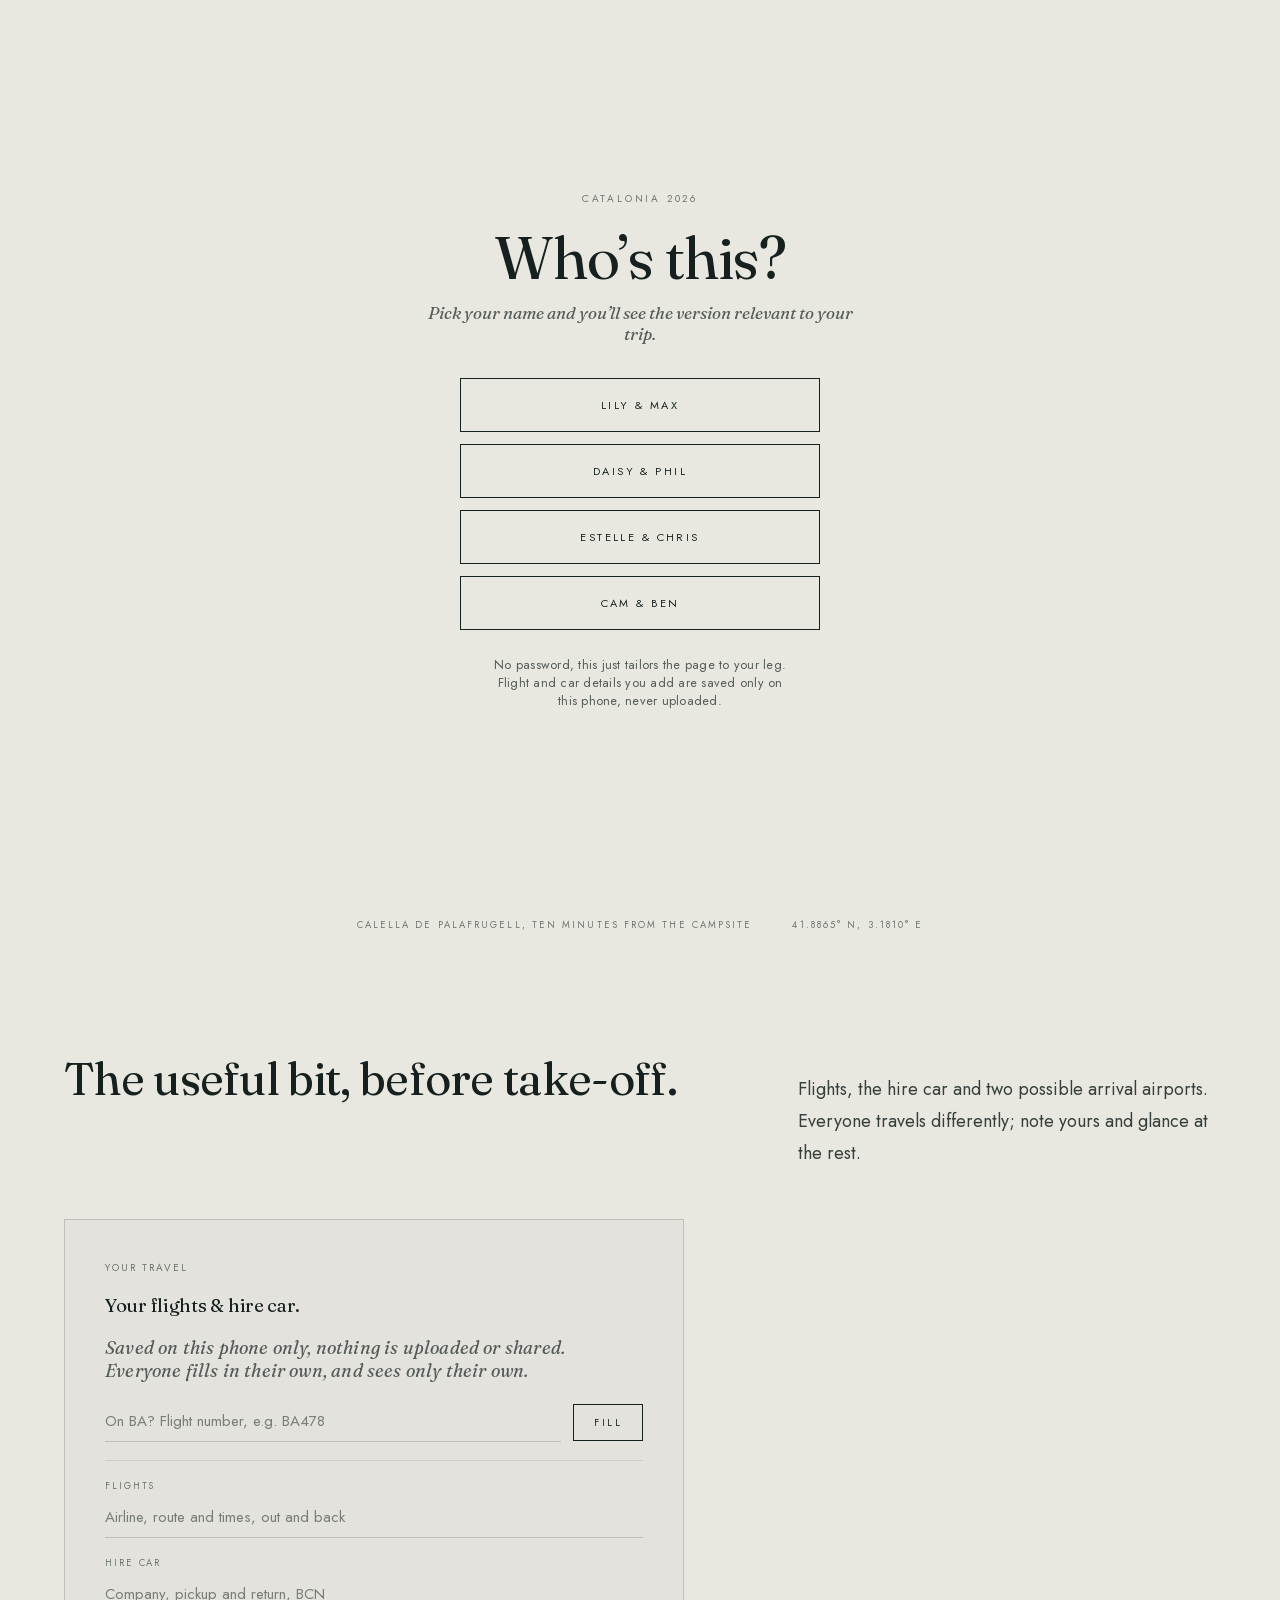
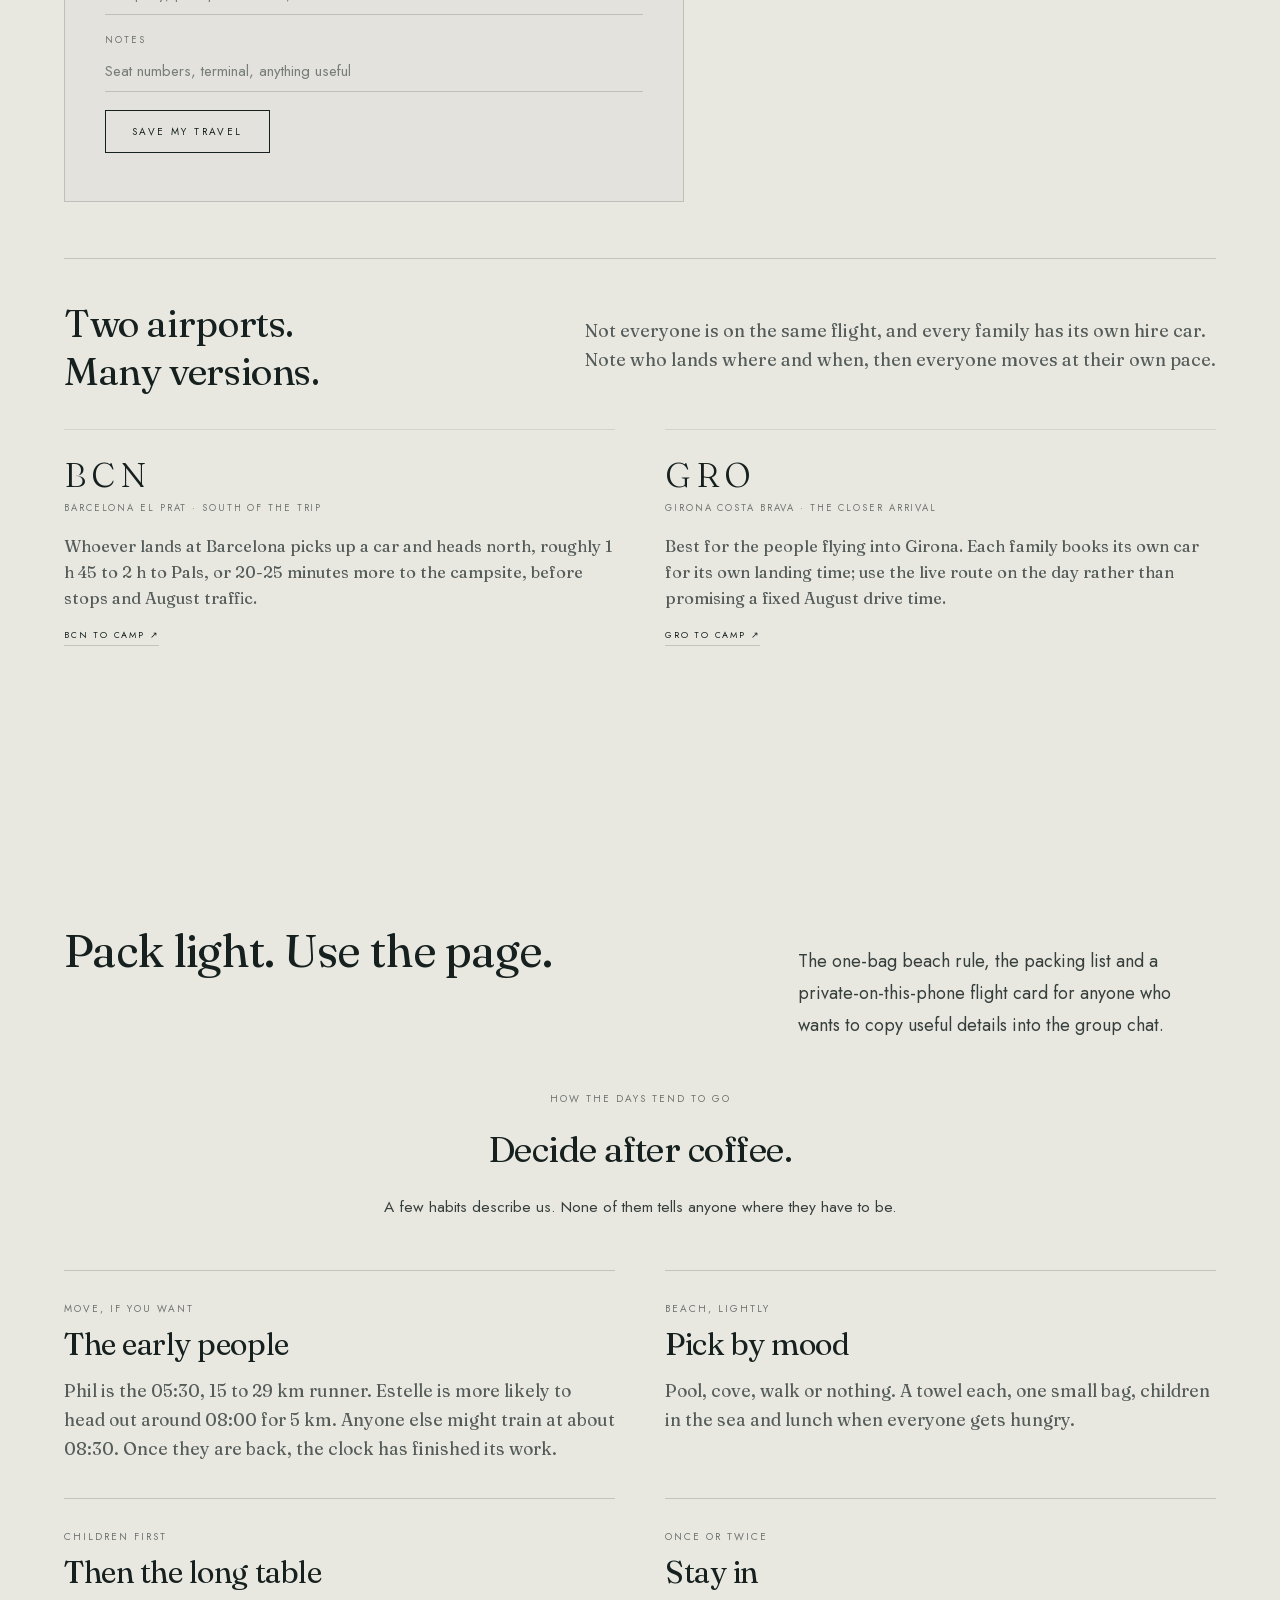
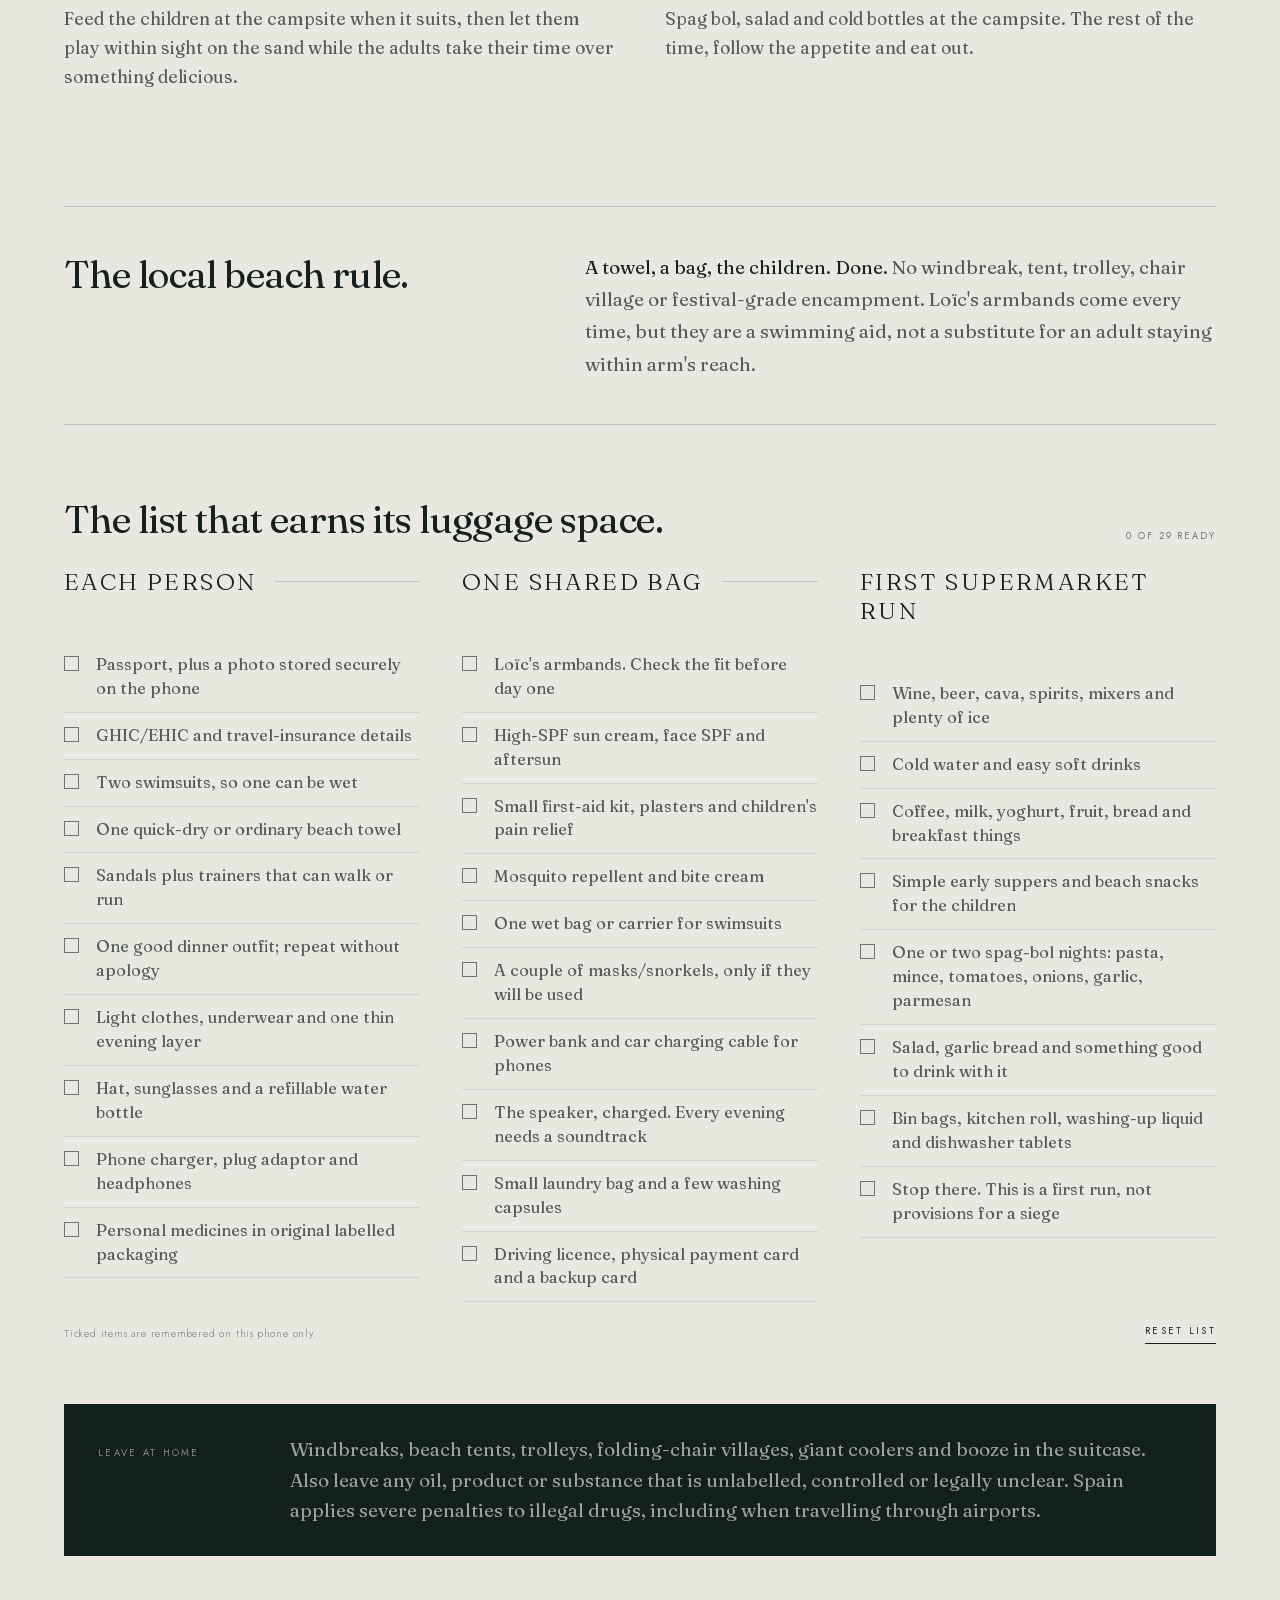
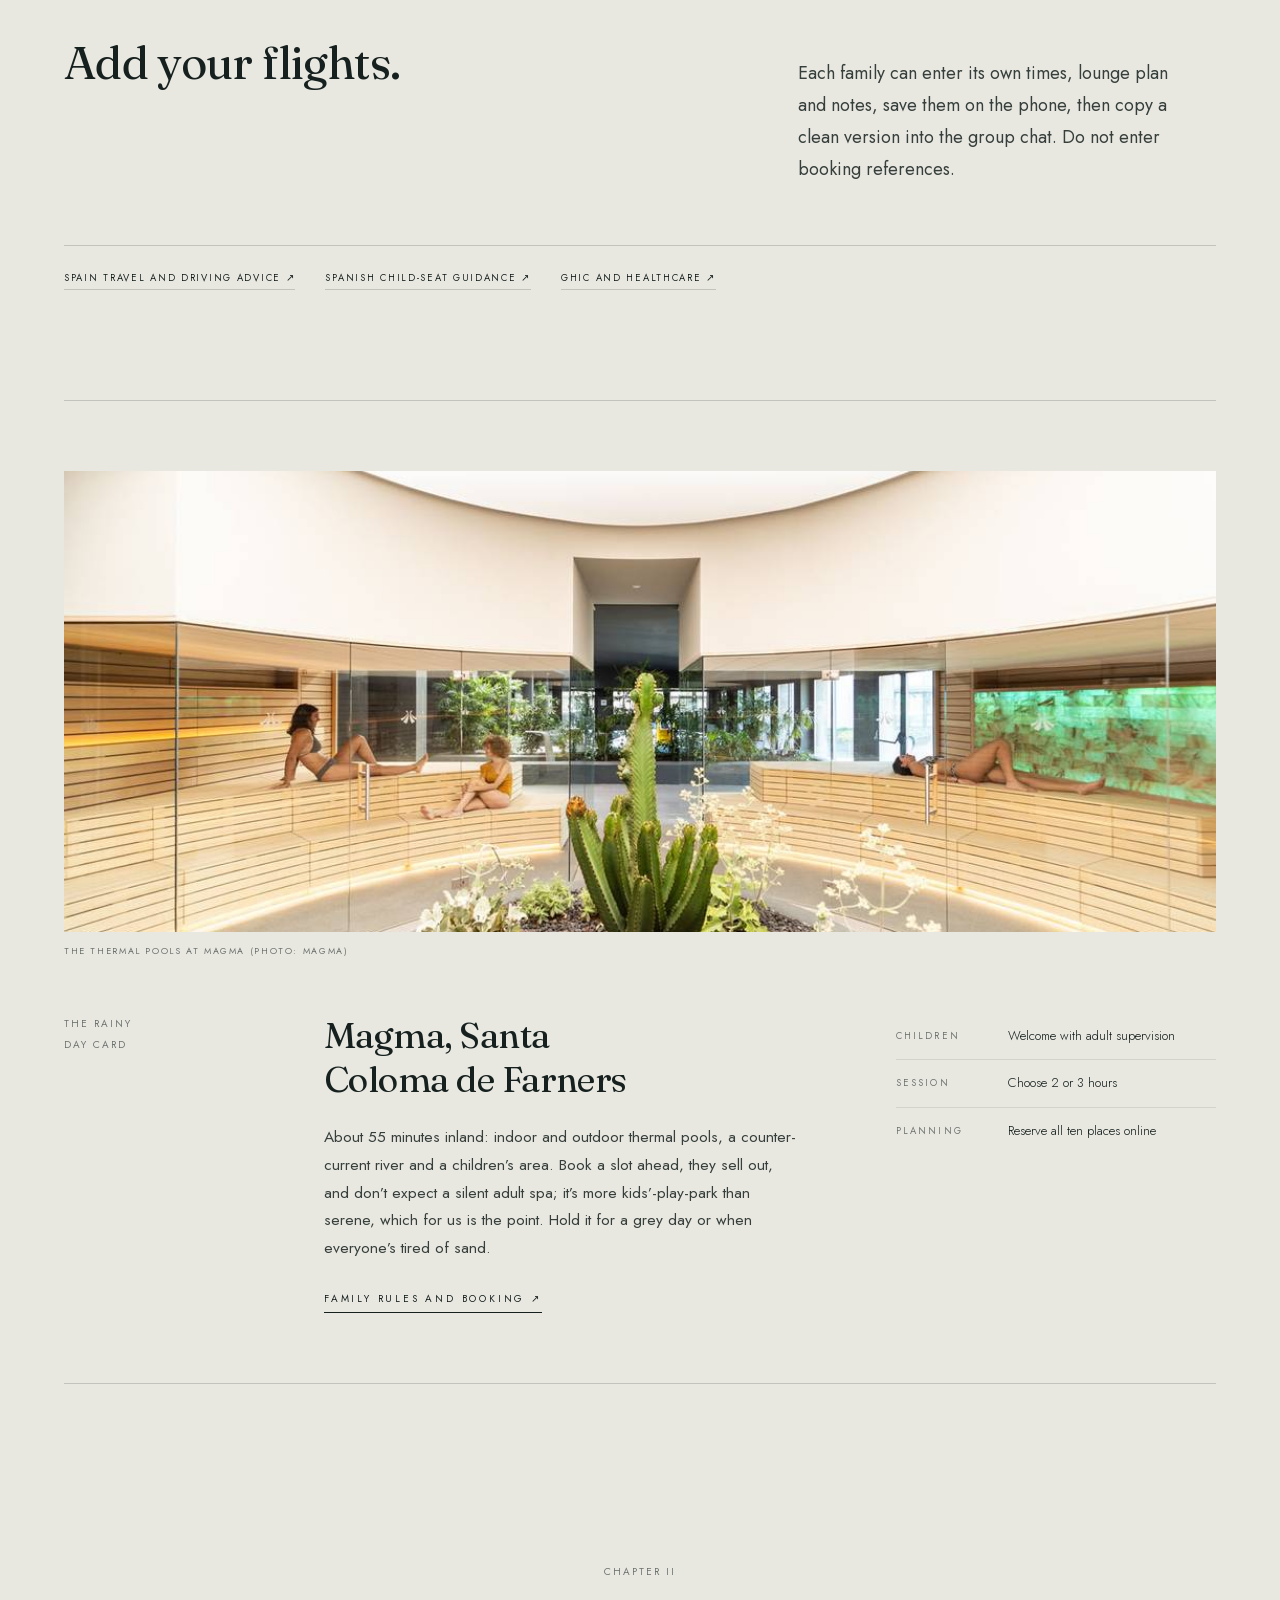
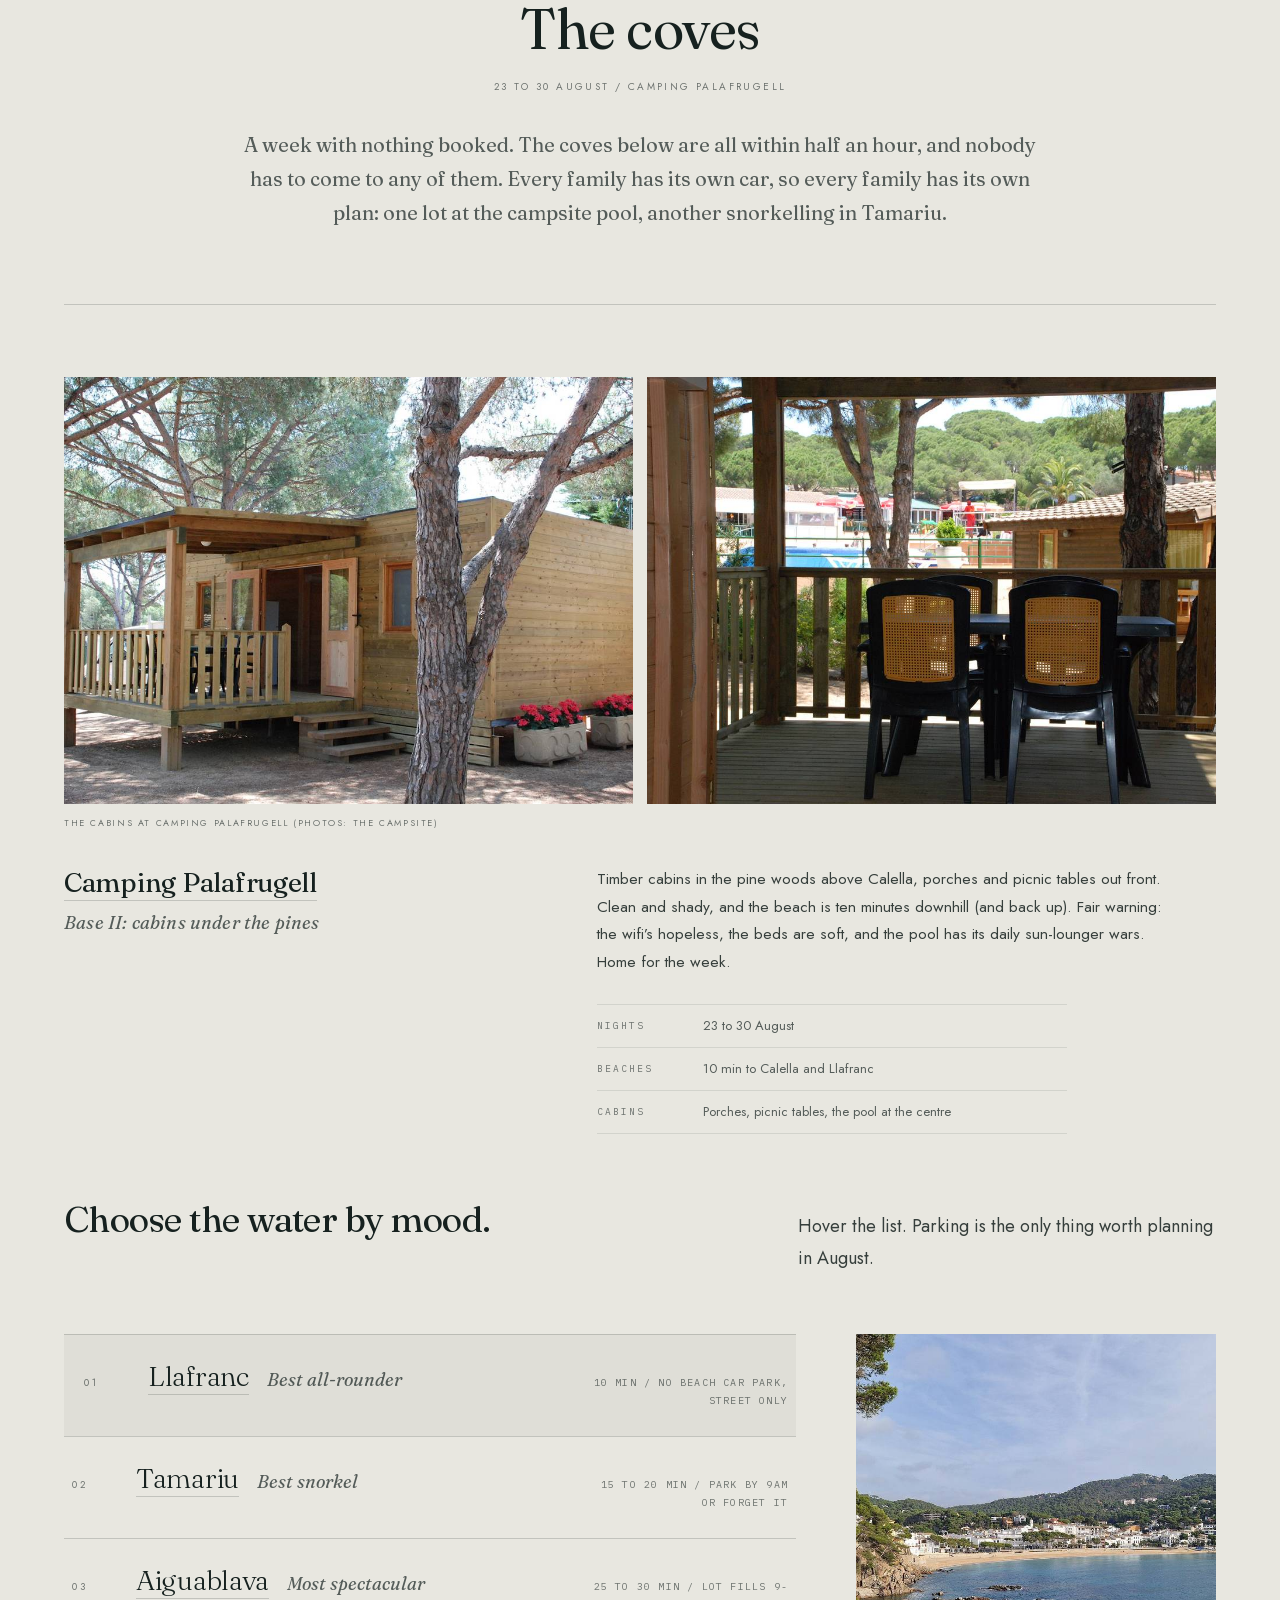
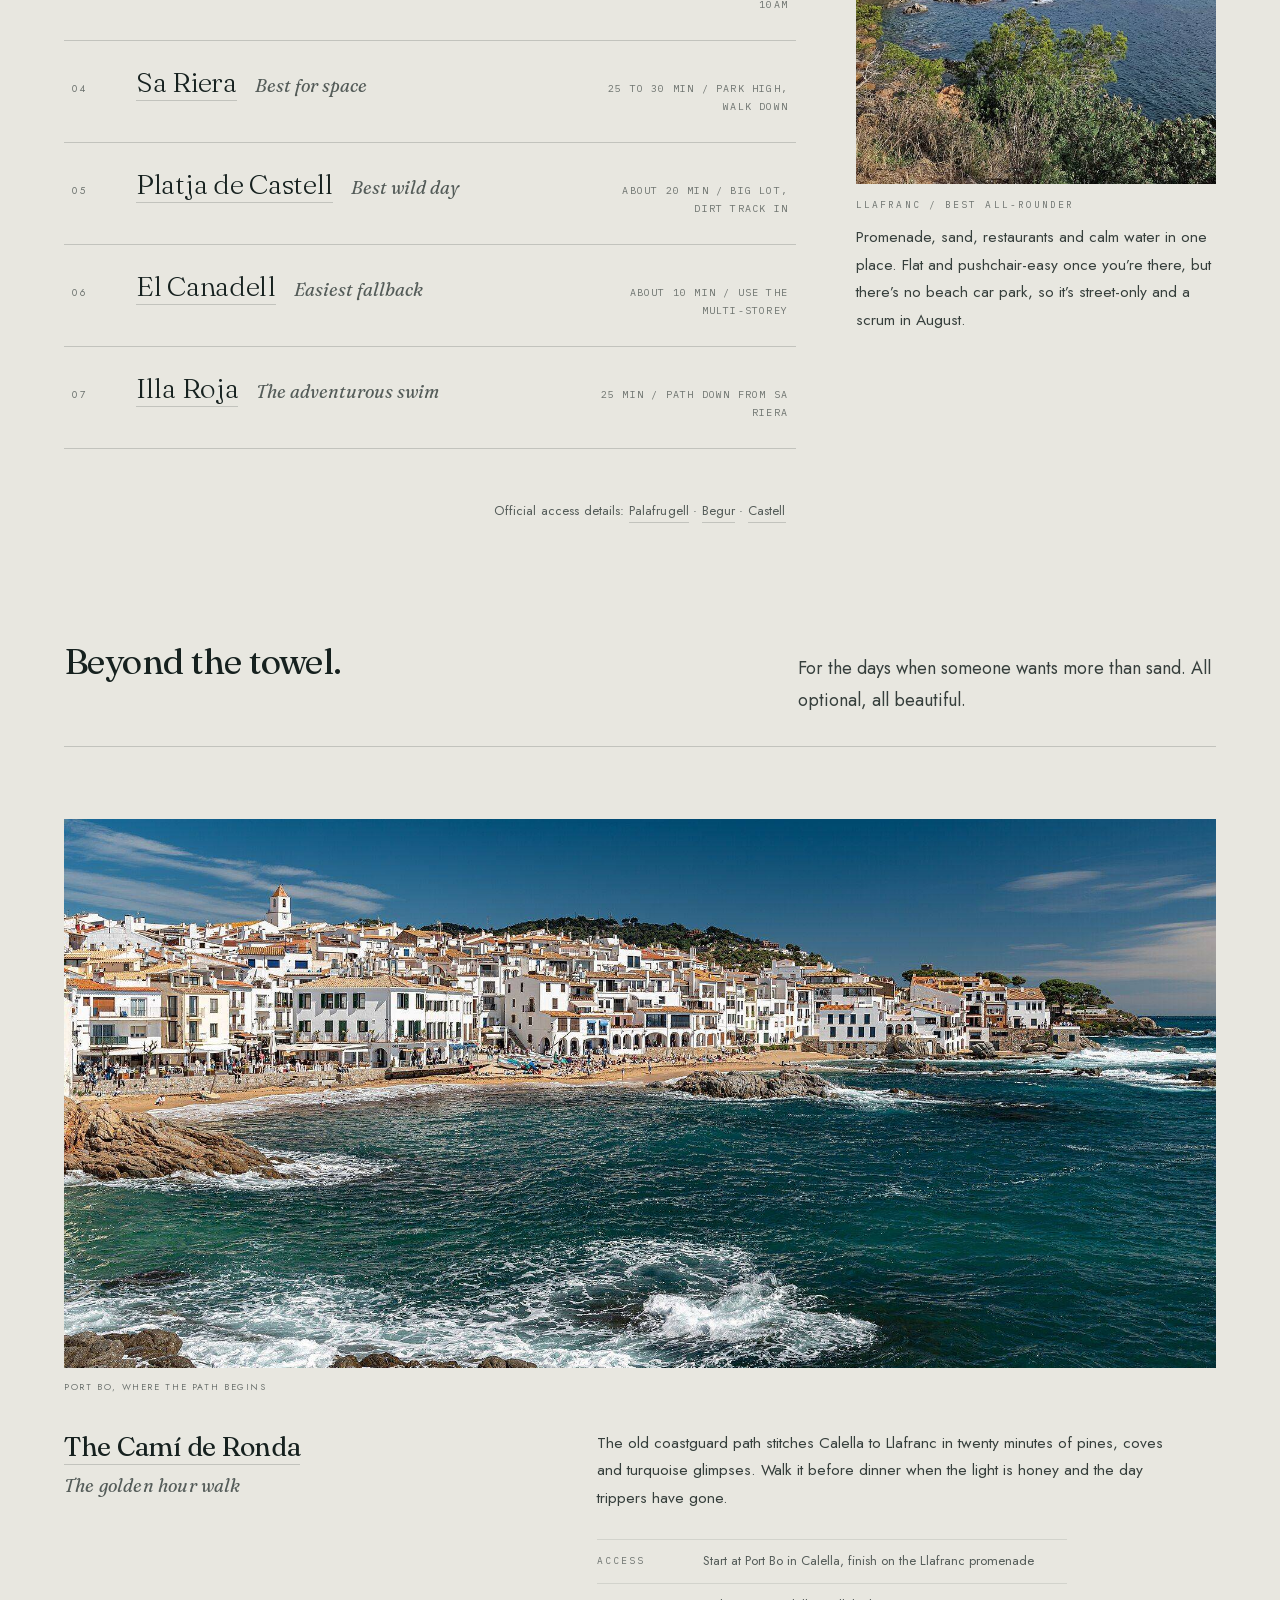
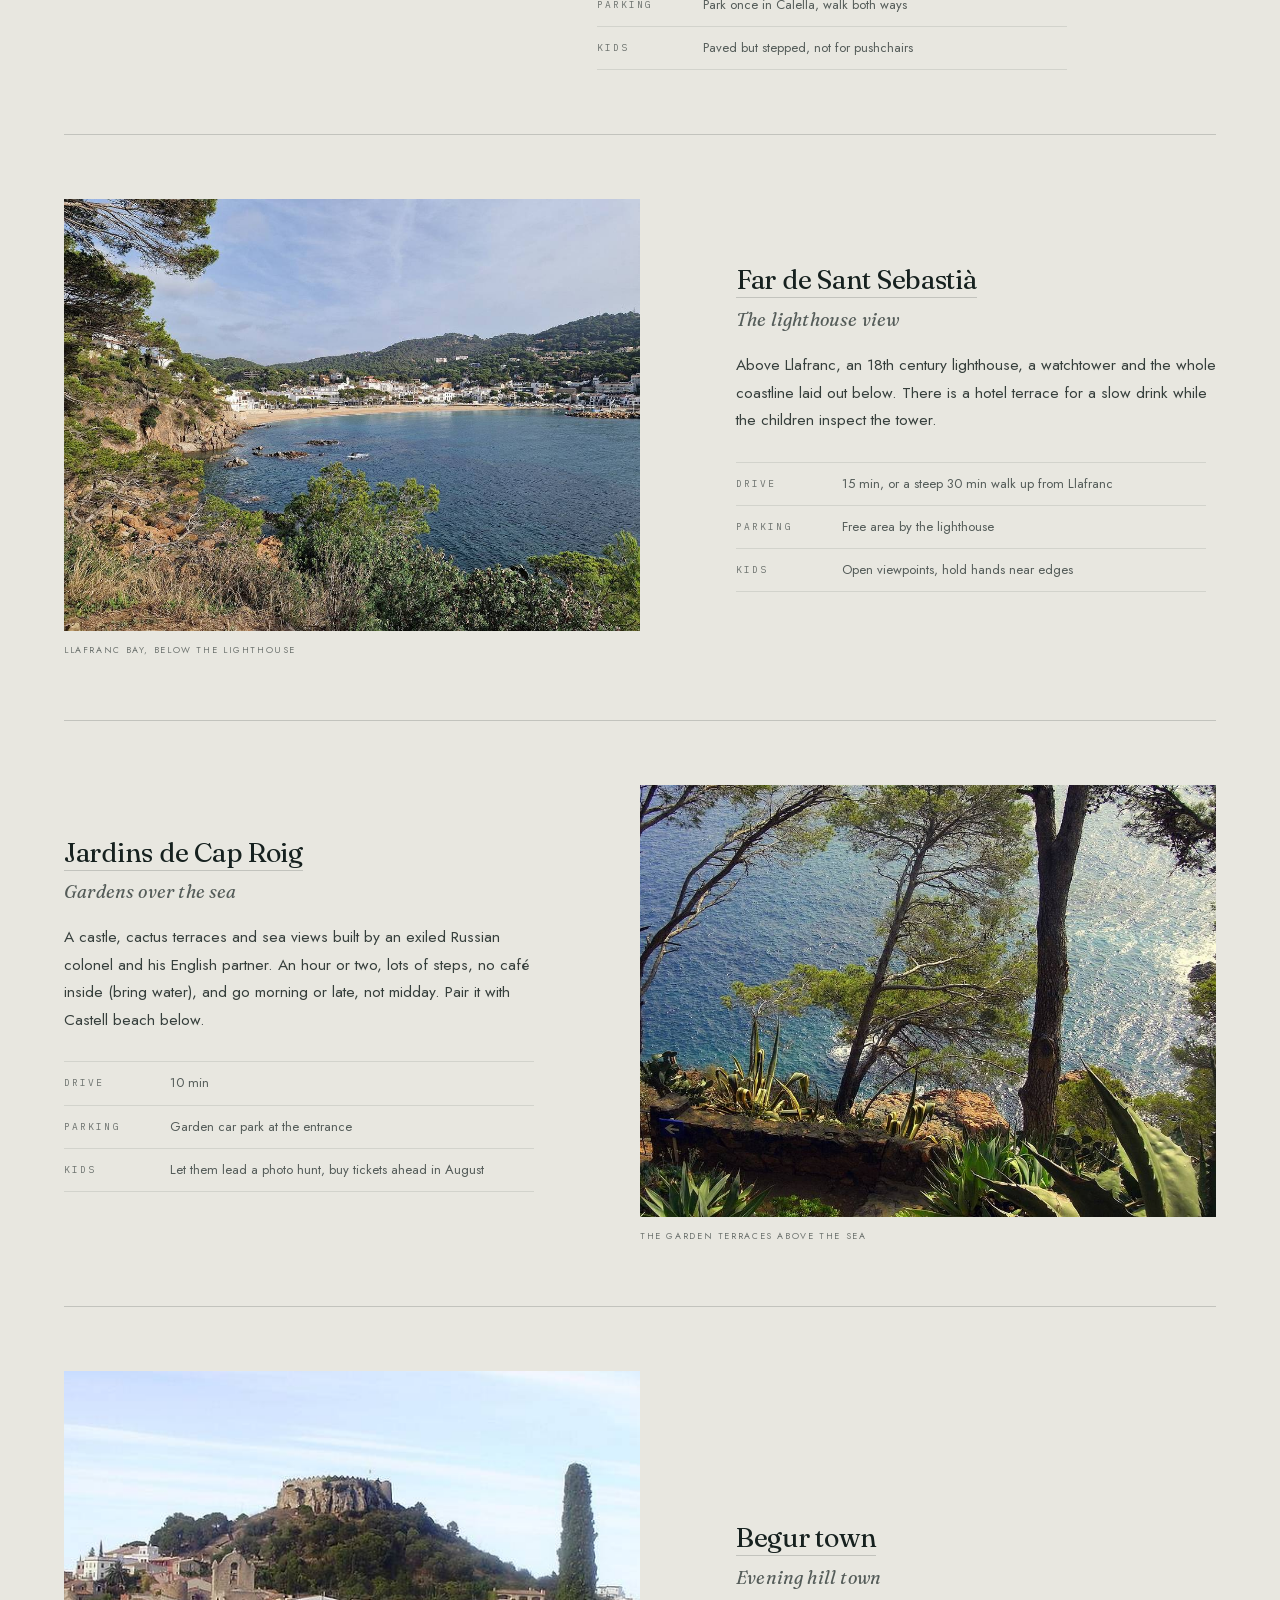
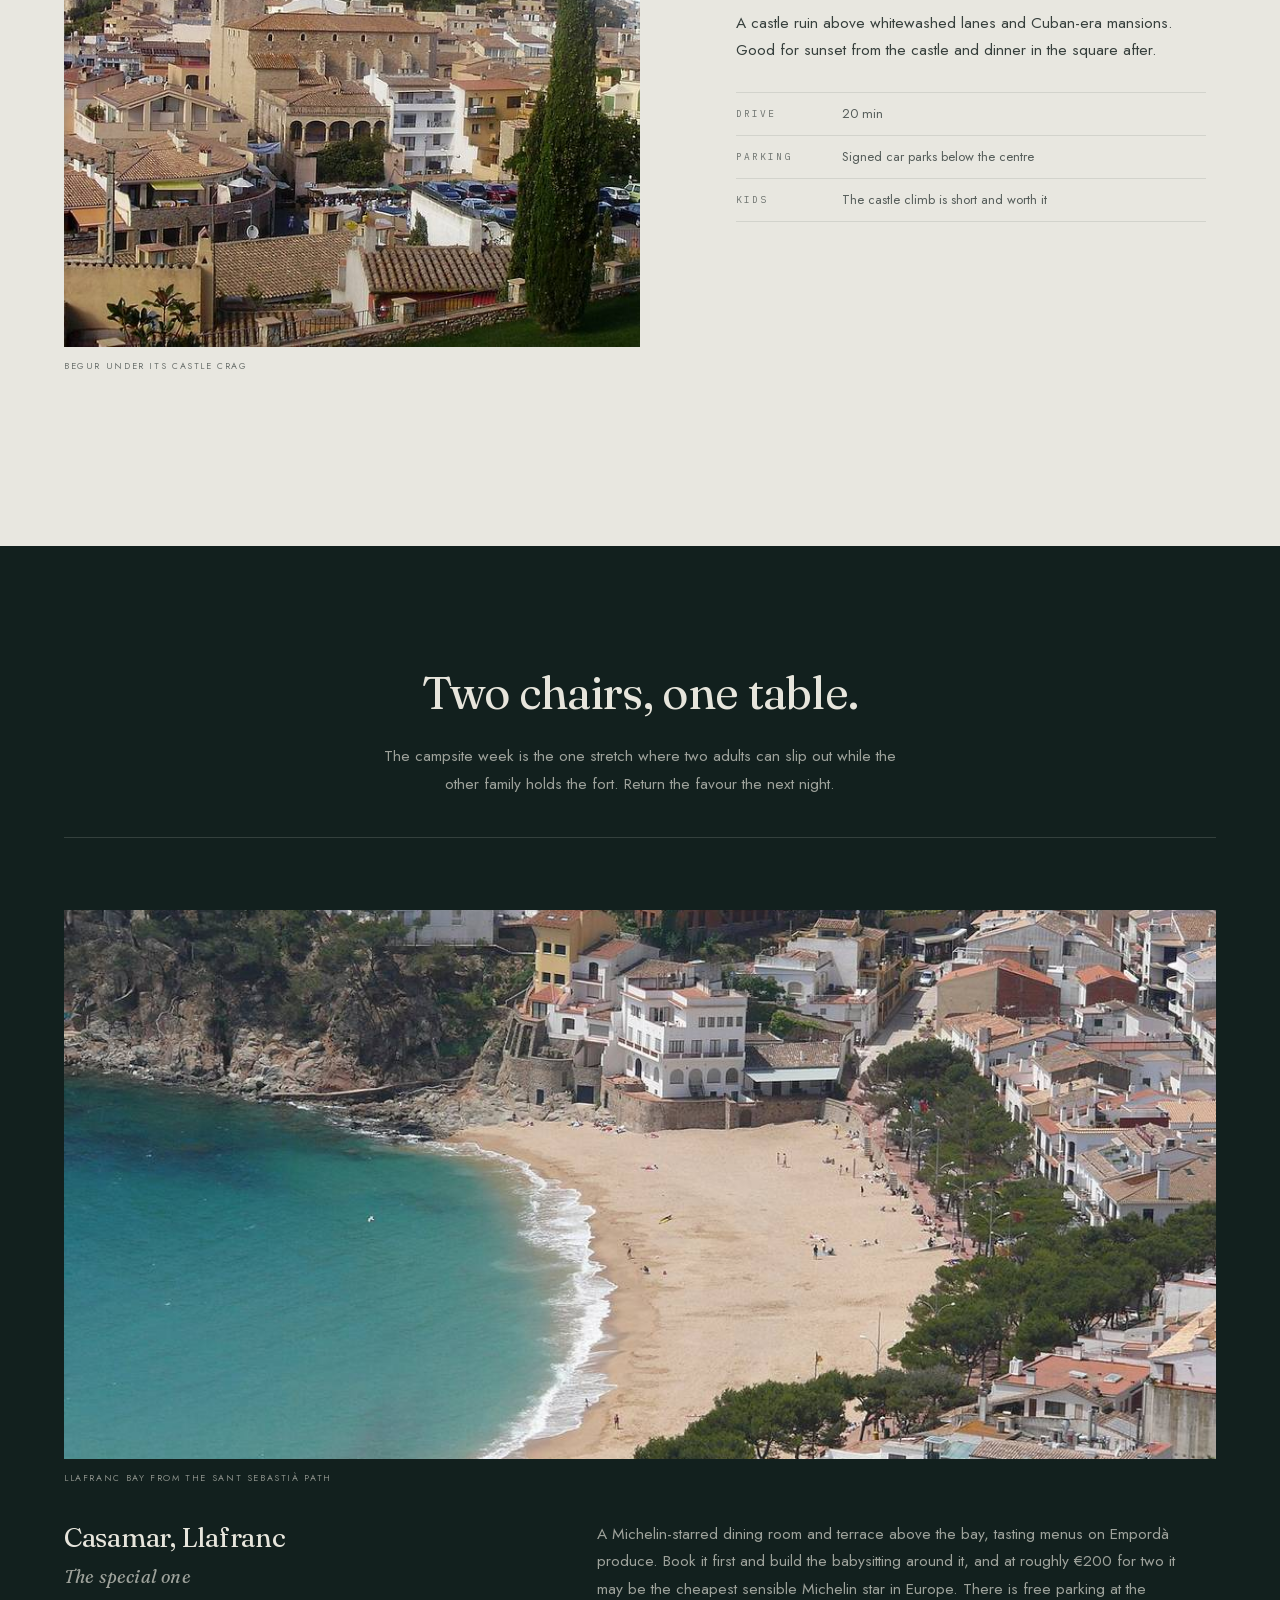
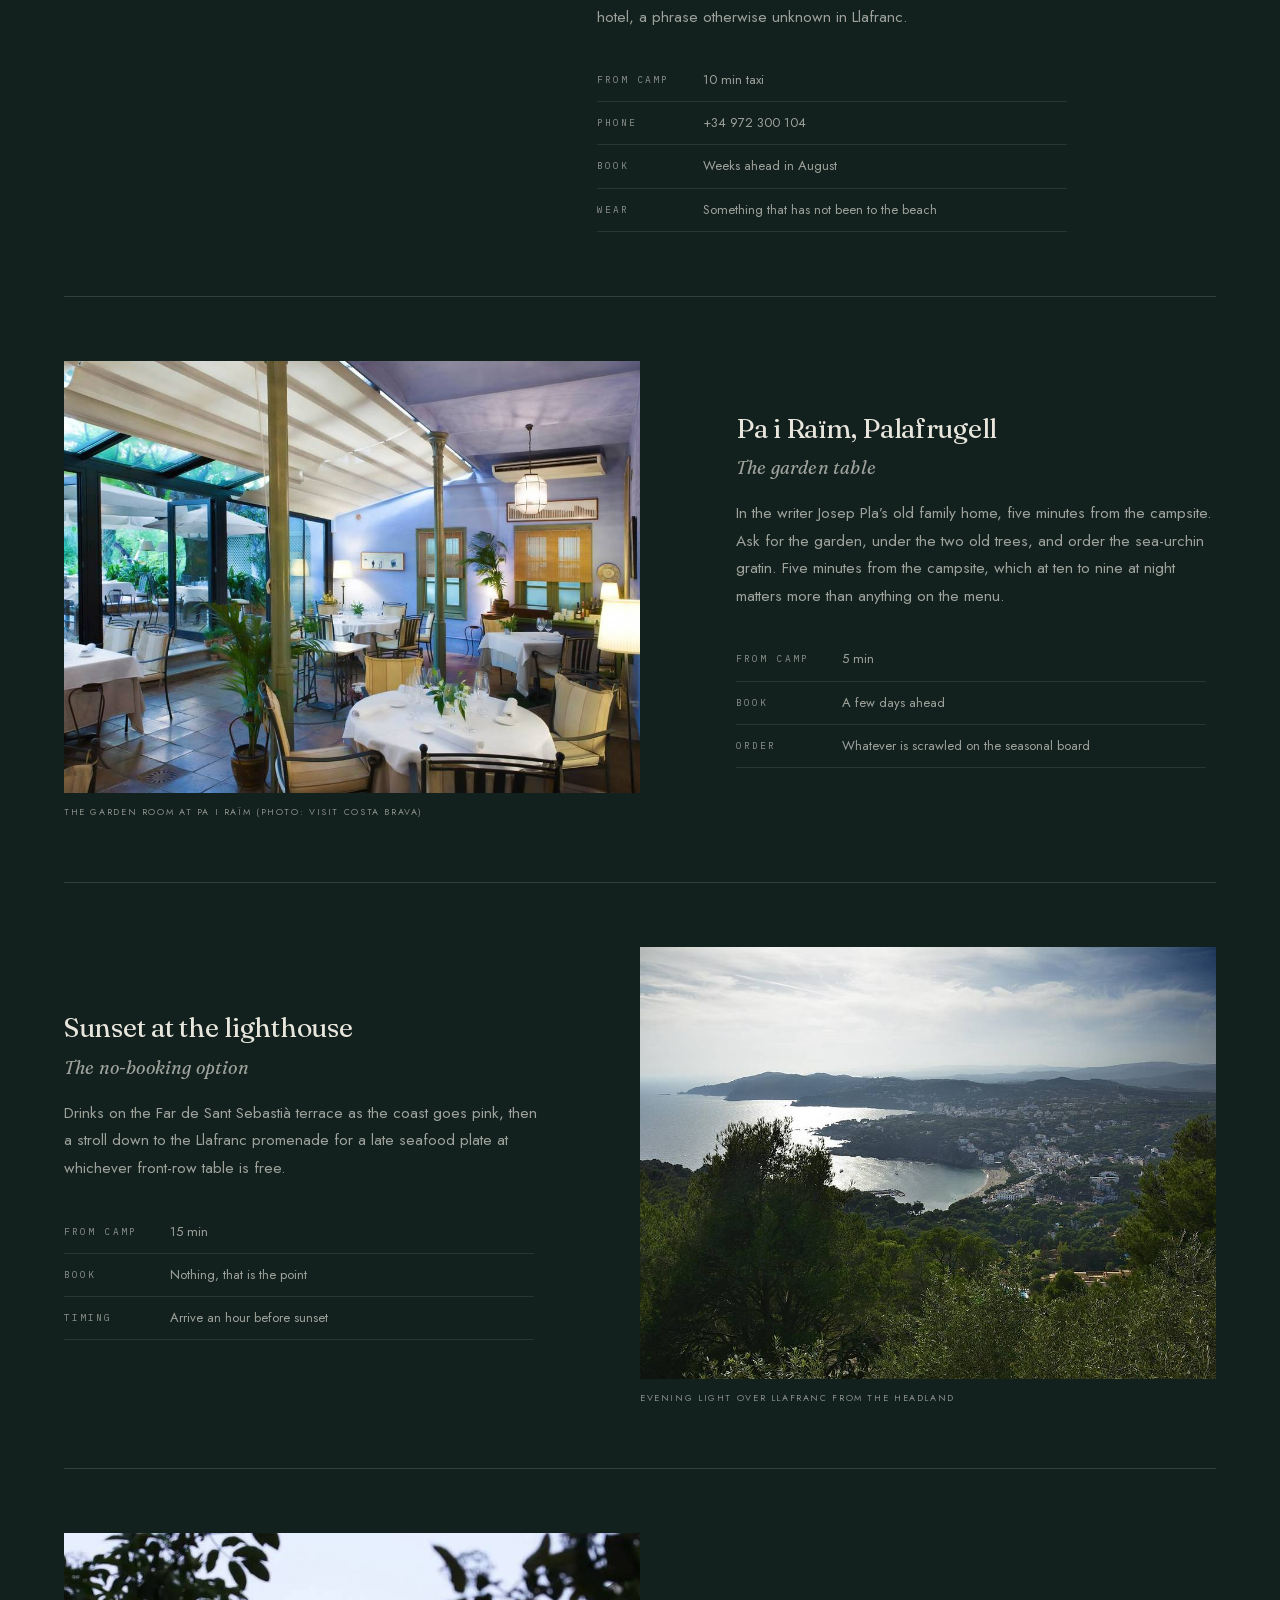
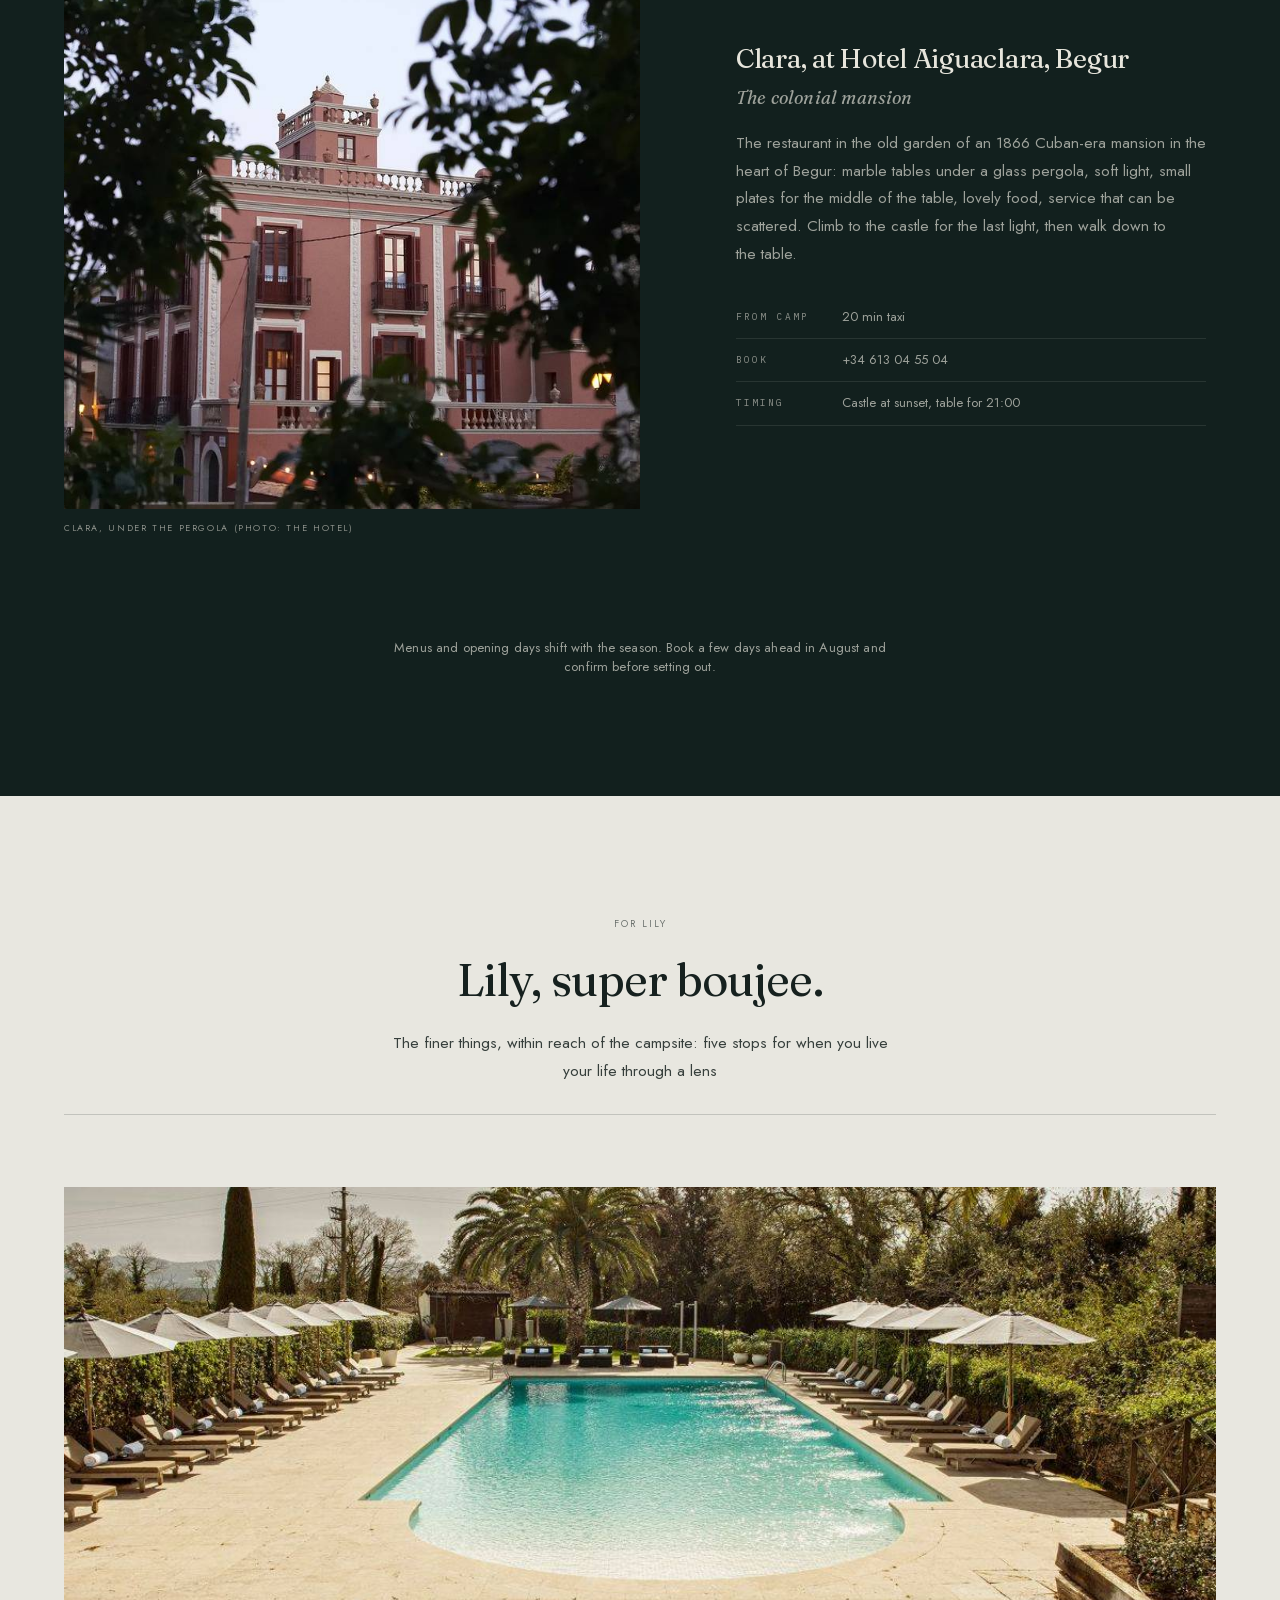
==== commit d0bd4880: "Deploy: copy pass Co-Authored-By: Claude Fable 5 <noreply@anthropic.com> Claude-Session: https://cla" ====
--- a/index.html
+++ b/index.html
@@ -756,7 +756,7 @@
 </article>
 <article class="spot-row" data-reveal>
   <figure class="row-fig"><img src="assets/peratallada.jpg" alt="Peratallada" loading="lazy"><figcaption>Peratallada, carved from one rock</figcaption></figure>
-  <div class="row-txt"><h3><a href="https://www.google.com/maps/search/?api=1&query=Peratallada%2C%20Girona" target="_blank" rel="noopener">Peratallada</a></h3><div class="spot-tag">The prettiest village in the Empordà</div><p class="spot-body">Carved out of a single outcrop of stone, moat and all. An hour covers it, go early, before the coaches and the midday crowd, then a long lunch in a courtyard. The slow morning done properly.</p>
+  <div class="row-txt"><h3><a href="https://www.google.com/maps/search/?api=1&query=Peratallada%2C%20Girona" target="_blank" rel="noopener">Peratallada</a></h3><div class="spot-tag">The prettiest village in the Empordà</div><p class="spot-body">Carved out of a single outcrop of stone, moat and all. An hour covers it, go early, before the coaches and the midday crowd, then a long lunch in a courtyard while everyone quietly plans a life they are not going to lead here.</p>
 <div class="spot-facts">
 <div class="fact-row"><div class="fact-k">Drive</div><div class="fact-v">15 min</div></div>
 <div class="fact-row"><div class="fact-k">Parking</div><div class="fact-v">Field car park outside the walls, small fee</div></div>
@@ -933,7 +933,7 @@
   <figure class="spot-fig"><img src="assets/llafranc-bay.jpg" alt="Casamar, Llafranc" loading="lazy"><figcaption>Llafranc bay from the Sant Sebastià path</figcaption></figure>
   <div class="feat-grid">
     <div><h3><a href="https://www.google.com/maps/search/?api=1&query=Casamar%2C%20Llafranc" target="_blank" rel="noopener">Casamar, Llafranc</a></h3><div class="spot-tag">The special one</div></div>
-    <div><p class="spot-body">A Michelin-starred dining room and terrace above the bay, tasting menus on Empordà produce. Book it first and build the babysitting around it, and for a star it’s a steal, people talk about €200 for two, with free parking at the hotel, which never happens in Llafranc.</p>
+    <div><p class="spot-body">A Michelin-starred dining room and terrace above the bay, tasting menus on Empordà produce. Book it first and build the babysitting around it, and at roughly €200 for two it may be the cheapest sensible Michelin star in Europe. There is free parking at the hotel, a phrase otherwise unknown in Llafranc.</p>
 <div class="spot-facts">
 <div class="fact-row dk"><div class="fact-k">From camp</div><div class="fact-v">10 min taxi</div></div>
 <div class="fact-row dk"><div class="fact-k">Phone</div><div class="fact-v">+34 972 300 104</div></div>
@@ -944,7 +944,7 @@
 </article>
 <article class="spot-row spot-dk" data-reveal>
   <figure class="row-fig"><img src="assets/pa-i-raim.jpg" alt="Pa i Raïm, Palafrugell" loading="lazy"><figcaption>The garden room at Pa i Raïm (photo: Visit Costa Brava)</figcaption></figure>
-  <div class="row-txt"><h3><a href="https://www.google.com/maps/search/?api=1&query=Pa%20i%20Ra%C3%AFm%2C%20Palafrugell" target="_blank" rel="noopener">Pa i Raïm, Palafrugell</a></h3><div class="spot-tag">The garden table</div><p class="spot-body">In the writer Josep Pla’s old family home, five minutes from the campsite. Ask for the garden, under the two old trees; the sea-urchin gratin is the thing. The easiest slip-out of the week.</p>
+  <div class="row-txt"><h3><a href="https://www.google.com/maps/search/?api=1&query=Pa%20i%20Ra%C3%AFm%2C%20Palafrugell" target="_blank" rel="noopener">Pa i Raïm, Palafrugell</a></h3><div class="spot-tag">The garden table</div><p class="spot-body">In the writer Josep Pla’s old family home, five minutes from the campsite. Ask for the garden, under the two old trees, and order the sea-urchin gratin. Five minutes from the campsite, which at ten to nine at night matters more than anything on the menu.</p>
 <div class="spot-facts">
 <div class="fact-row dk"><div class="fact-k">From camp</div><div class="fact-v">5 min</div></div>
 <div class="fact-row dk"><div class="fact-k">Book</div><div class="fact-v">A few days ahead</div></div>
@@ -1030,10 +1030,10 @@
     <p>Terraces that absorb a table of ten, sandy feet and all. Feed the children early, then let the adults settle in over the rice.</p>
   </div>
 <article class="spot-feature" data-reveal>
-  <figure class="spot-fig"><img src="assets/toc-al-mar.jpg" alt="Toc al Mar, Aiguablava" loading="lazy"><figcaption>Aiguablava, where Toc al Mar puts its tables (photo: Miquel Àngel Patiño, CC BY-SA)</figcaption></figure>
+  <figure class="spot-fig"><img src="assets/toc-al-mar.jpg?v=2" alt="Toc al Mar, Aiguablava" loading="lazy"><figcaption>Aiguablava, where Toc al Mar puts its tables (photo: Miquel Àngel Patiño, CC BY-SA)</figcaption></figure>
   <div class="feat-grid">
     <div><h3><a href="https://www.google.com/maps/search/?api=1&query=Toc%20al%20Mar%2C%20Aiguablava" target="_blank" rel="noopener">Toc al Mar, Aiguablava</a></h3><div class="spot-tag">Feet in the sand</div></div>
-    <div><p class="spot-body">Grilled fish and rice on the sand at Aiguablava, feet in the cove, the kids between courses and the water. Order a rice to share and watch the whole fish, it’s sold by weight and the bill runs away if you don’t. Book days ahead; the beach parking’s paid.</p>
+    <div><p class="spot-body">Grilled fish and rice on the sand at Aiguablava, feet in the cove, the kids between courses and the water. Order a rice to share, and ask the price of the whole fish before it goes on the grill; it is sold by weight and the bill can develop ideas of its own. Book days ahead; the beach parking’s paid.</p>
 <div class="spot-facts">
 <div class="fact-row"><div class="fact-k">Drive</div><div class="fact-v">25 to 30 min</div></div>
 <div class="fact-row"><div class="fact-k">Phone</div><div class="fact-v">+34 972 113 232</div></div>
@@ -1052,7 +1052,7 @@
 </article>
 <article class="spot-row rev" data-reveal>
   <figure class="row-fig"><img src="assets/el-far.jpg" alt="El Far, Sant Sebastià" loading="lazy"><figcaption>The lighthouse above the lunch terrace</figcaption></figure>
-  <div class="row-txt"><h3><a href="https://www.google.com/maps/search/?api=1&query=El%20Far%20de%20Sant%20Sebasti%C3%A0%2C%20Llafranc" target="_blank" rel="noopener">El Far, Sant Sebastià</a></h3><div class="spot-tag">Lunch beside the lighthouse</div><p class="spot-body">The hotel beside the lighthouse has the best table view on this stretch of coast, which is mostly what you’re paying for; the food splits opinion. The set lunch (around €20) is the value play. Go for the view and keep expectations level.</p>
+  <div class="row-txt"><h3><a href="https://www.google.com/maps/search/?api=1&query=El%20Far%20de%20Sant%20Sebasti%C3%A0%2C%20Llafranc" target="_blank" rel="noopener">El Far, Sant Sebastià</a></h3><div class="spot-tag">Lunch beside the lighthouse</div><p class="spot-body">The hotel beside the lighthouse has the best table view on this stretch of coast, which is what you are paying for, because nobody drives up here for the cooking. The €20 set lunch is the sensible order. Come for the view, leave with the view.</p>
 <div class="spot-facts">
 <div class="fact-row"><div class="fact-k">Drive</div><div class="fact-v">15 min</div></div>
 <div class="fact-row"><div class="fact-k">Parking</div><div class="fact-v">Free area by the lighthouse</div></div>
@@ -1070,7 +1070,7 @@
 </article>
 <article class="spot-row rev" data-reveal>
   <figure class="row-fig"><img src="assets/platja-de-pals.jpg" alt="Sa Punta, Platja de Pals" loading="lazy"><figcaption>Platja de Pals, beyond the garden</figcaption></figure>
-  <div class="row-txt"><h3><a href="https://www.google.com/maps/search/?api=1&query=Restaurant%20Sa%20Punta%2C%20Pals" target="_blank" rel="noopener">Sa Punta, Platja de Pals</a></h3><div class="spot-tag">For the Pals days</div><p class="spot-body">A smart dining room and garden terrace behind the dunes at Platja de Pals. Order the arròs de Pals; portions run small for the price, and they’re slow to answer a booking, so chase it. The long lunch for the Pals days.</p>
+  <div class="row-txt"><h3><a href="https://www.google.com/maps/search/?api=1&query=Restaurant%20Sa%20Punta%2C%20Pals" target="_blank" rel="noopener">Sa Punta, Platja de Pals</a></h3><div class="spot-tag">For the Pals days</div><p class="spot-body">A smart dining room and garden terrace behind the dunes at Platja de Pals. Order the arròs de Pals. Portions are polite for the money and bookings are answered on a geological timescale, so phone them. Still the long lunch of the Pals leg.</p>
 <div class="spot-facts">
 <div class="fact-row"><div class="fact-k">Drive</div><div class="fact-v">10 min from La Pallissa</div></div>
 <div class="fact-row"><div class="fact-k">Parking</div><div class="fact-v">On site</div></div>
@@ -1095,7 +1095,7 @@
   </div>
 </article>
 <article class="spot-row" data-reveal>
-  <figure class="row-fig"><img src="assets/llafranc-front-row.jpg" alt="The Llafranc front row" loading="lazy"><figcaption>Llafranc’s bay and front row (photo: Chris j wood, CC BY-SA)</figcaption></figure>
+  <figure class="row-fig"><img src="assets/llafranc-front-row.jpg?v=2" alt="The Llafranc front row" loading="lazy"><figcaption>Llafranc’s bay and front row (photo: Chris j wood, CC BY-SA)</figcaption></figure>
   <div class="row-txt"><h3><a href="https://www.google.com/maps/search/?api=1&query=Passeig%20de%20Llafranc%20restaurants" target="_blank" rel="noopener">The Llafranc front row</a></h3><div class="spot-tag">Promenade tables, town sand</div><p class="spot-body">The promenade restaurants face the calmest sand of the week, Llevant and Terramar holding the front line. Feed the kids early, send them to the sand, and take your time over the rest.</p>
 <div class="fact-row"><div class="fact-k">Book</div><div class="fact-v">Ask for the promenade side</div></div>
 <div class="fact-row"><div class="fact-k">Kids</div><div class="fact-v">Flat, lit and held by the bay</div></div>
@@ -1419,7 +1419,7 @@
 <section id="trip-map" class="dark-section trip-map">
   <div class="wrap-inner">
     <div class="split head-gap" data-reveal>
-      <h2>Everything within reach.</h2>
+      <h2>How far everything really is.</h2>
       <p>Tap a place to see the drive from its base. Times are estimates for August traffic.</p>
     </div>
     <div class="map-cols">
@@ -1530,8 +1530,8 @@
 
 <script>
 (function () {
-  var BEACHES = [{"name": "Llafranc", "tag": "Best all-rounder", "note": "Promenade, sand, restaurants and calm water in one place. Flat and pushchair-easy once you’re there, but there’s no beach car park, so it’s street-only and a scrum in August.", "img": "llafranc"}, {"name": "Tamariu", "tag": "Best snorkel", "note": "A compact pine-backed cove, clear water along the rocks for snorkelling. Arrive by 9am or the tiny car park’s gone, that’s the whole game here.", "img": "tamariu"}, {"name": "Aiguablava", "tag": "Most spectacular", "note": "The postcard: fine sand, shallow calm water, rare on this coast and good for the kids. But the lot fills 9-10am and it’s a steep stepped path down, worse back up with the bags.", "img": "aiguablava"}, {"name": "Sa Riera", "tag": "Best for space", "note": "Begur\u2019s biggest cove. Room to spread out, showers and food close by. Park up the access road and walk down; the climb back up with the gear is the sting.", "img": "sa-riera"}, {"name": "Platja de Castell", "tag": "Best wild day", "note": "Undeveloped sand between headlands with a fishermen\u2019s hut at one end. Bring everything, there’s little to buy. Parking’s the easy one, a big all-day lot, but it’s a mile of dirt track and a ten-minute walk to the sand.", "img": "castell"}, {"name": "El Canadell", "tag": "Easiest fallback", "note": "Calella\u2019s gentle town beach. Low effort, ice cream within reach. Skip the road-space scrum, the multi-storey above town stays half-empty.", "img": "calella-port-bo"}, {"name": "Illa Roja", "tag": "The adventurous swim", "note": "A wild red-rock cove reached on foot along the coast path. No parking of its own: park at Sa Riera and walk the path in. It runs right along the top of the sand, and the naturists keep to the far end.", "img": "sa-riera"}];
-  var BEACH_IMGS = {"llafranc": "assets/llafranc.jpg", "tamariu": "assets/tamariu.jpg", "aiguablava": "assets/aiguablava.jpg", "sa-riera": "assets/sa-riera.jpg", "castell": "assets/castell.jpg", "calella-port-bo": "assets/calella-port-bo.jpg"};
+  var BEACHES = [{"name": "Llafranc", "tag": "Best all-rounder", "note": "Promenade, sand, restaurants and calm water in one place. Flat and pushchair-easy once you’re there, but there’s no beach car park, so it’s street-only and a scrum in August.", "img": "llafranc"}, {"name": "Tamariu", "tag": "Best snorkel", "note": "A compact pine-backed cove, clear water along the rocks for snorkelling. The car park holds about a dozen cars and is full by nine, after which you get to practise reversing up a hill while a queue watches.", "img": "tamariu"}, {"name": "Aiguablava", "tag": "Most spectacular", "note": "The one on the postcards: fine sand, shallow calm water, rare on this coast. The lot fills between nine and ten, and the path down is steep and stepped, a detail you will consider properly on the way back up with the cool box.", "img": "aiguablava"}, {"name": "Sa Riera", "tag": "Best for space", "note": "Begur\u2019s biggest cove. Room to spread out, showers and food close by. Park up the access road and walk down. The climb back up, carrying chairs, is where the day’s goodwill goes.", "img": "sa-riera"}, {"name": "Platja de Castell", "tag": "Best wild day", "note": "Undeveloped sand between headlands with a fishermen\u2019s hut at one end. Bring everything; the retail offer is one fishermen’s hut. Parking, for once, is easy, a big all-day lot, though you earn it with a mile of dirt track and a ten-minute walk.", "img": "castell"}, {"name": "El Canadell", "tag": "Easiest fallback", "note": "Calella\u2019s gentle town beach. Low effort, ice cream within reach. Everyone circles the streets for twenty minutes while the multi-storey above town sits half empty, quietly judging.", "img": "calella-port-bo"}, {"name": "Illa Roja", "tag": "The adventurous swim", "note": "A wild red-rock cove reached on foot along the coast path. No parking of its own: park at Sa Riera and walk the path in. It runs right along the top of the sand, and the naturists keep to the far end.", "img": "sa-riera"}];
+  var BEACH_IMGS = {"llafranc": "assets/llafranc.jpg", "tamariu": "assets/tamariu.jpg?v=2", "aiguablava": "assets/aiguablava.jpg", "sa-riera": "assets/sa-riera.jpg", "castell": "assets/castell.jpg", "calella-port-bo": "assets/calella-port-bo.jpg"};
   var MAP = [{"key": "pals", "base": "pals", "name": "La Pallissa, Pals", "drive": "BCN \u2192 Pals / 1 h 45 to 2 h", "ll": [41.9689, 3.1458]}, {"key": "platjapals", "base": "pals", "name": "Platja de Pals", "drive": "10 min", "ll": [41.9789, 3.1994]}, {"key": "peratallada", "base": "pals", "name": "Peratallada", "drive": "15 min", "ll": [41.9723, 3.0919]}, {"key": "estartit", "base": "pals", "name": "L\u2019Estartit", "drive": "25 min", "ll": [42.0546, 3.1993]}, {"key": "girona", "base": "pals", "name": "Girona", "drive": "45 min", "ll": [41.9794, 2.8214]}, {"key": "banyoles", "base": "pals", "name": "Banyoles", "drive": "50 to 55 min", "ll": [42.1246, 2.7548]}, {"key": "camp", "base": "camp", "name": "Camping Palafrugell", "drive": "Pals \u2192 camp / 20 to 25 min", "ll": [41.8945, 3.165]}, {"key": "calella", "base": "camp", "name": "Calella & El Canadell", "drive": "10 min", "ll": [41.888, 3.181]}, {"key": "llafranc", "base": "camp", "name": "Llafranc", "drive": "10 min", "ll": [41.893, 3.194]}, {"key": "tamariu", "base": "camp", "name": "Tamariu", "drive": "15 to 20 min", "ll": [41.918, 3.207]}, {"key": "aiguablava", "base": "camp", "name": "Aiguablava", "drive": "25 to 30 min", "ll": [41.9346, 3.2163]}, {"key": "sariera", "base": "camp", "name": "Sa Riera & Illa Roja", "drive": "25 to 30 min", "ll": [41.9673, 3.2093]}, {"key": "castell", "base": "camp", "name": "Platja de Castell", "drive": "About 20 min", "ll": [41.8623, 3.1421]}];
   var PTS = {"bcn": [150, 620], "pals": [452, 252], "platjapals": [488, 238], "peratallada": [414, 230], "estartit": [478, 186], "girona": [330, 250], "banyoles": [298, 168], "camp": [462, 336], "calella": [496, 349], "llafranc": [506, 318], "tamariu": [512, 294], "aiguablava": [518, 270], "sariera": [510, 246], "castell": [458, 398]};
   var FROM_BCN = false;
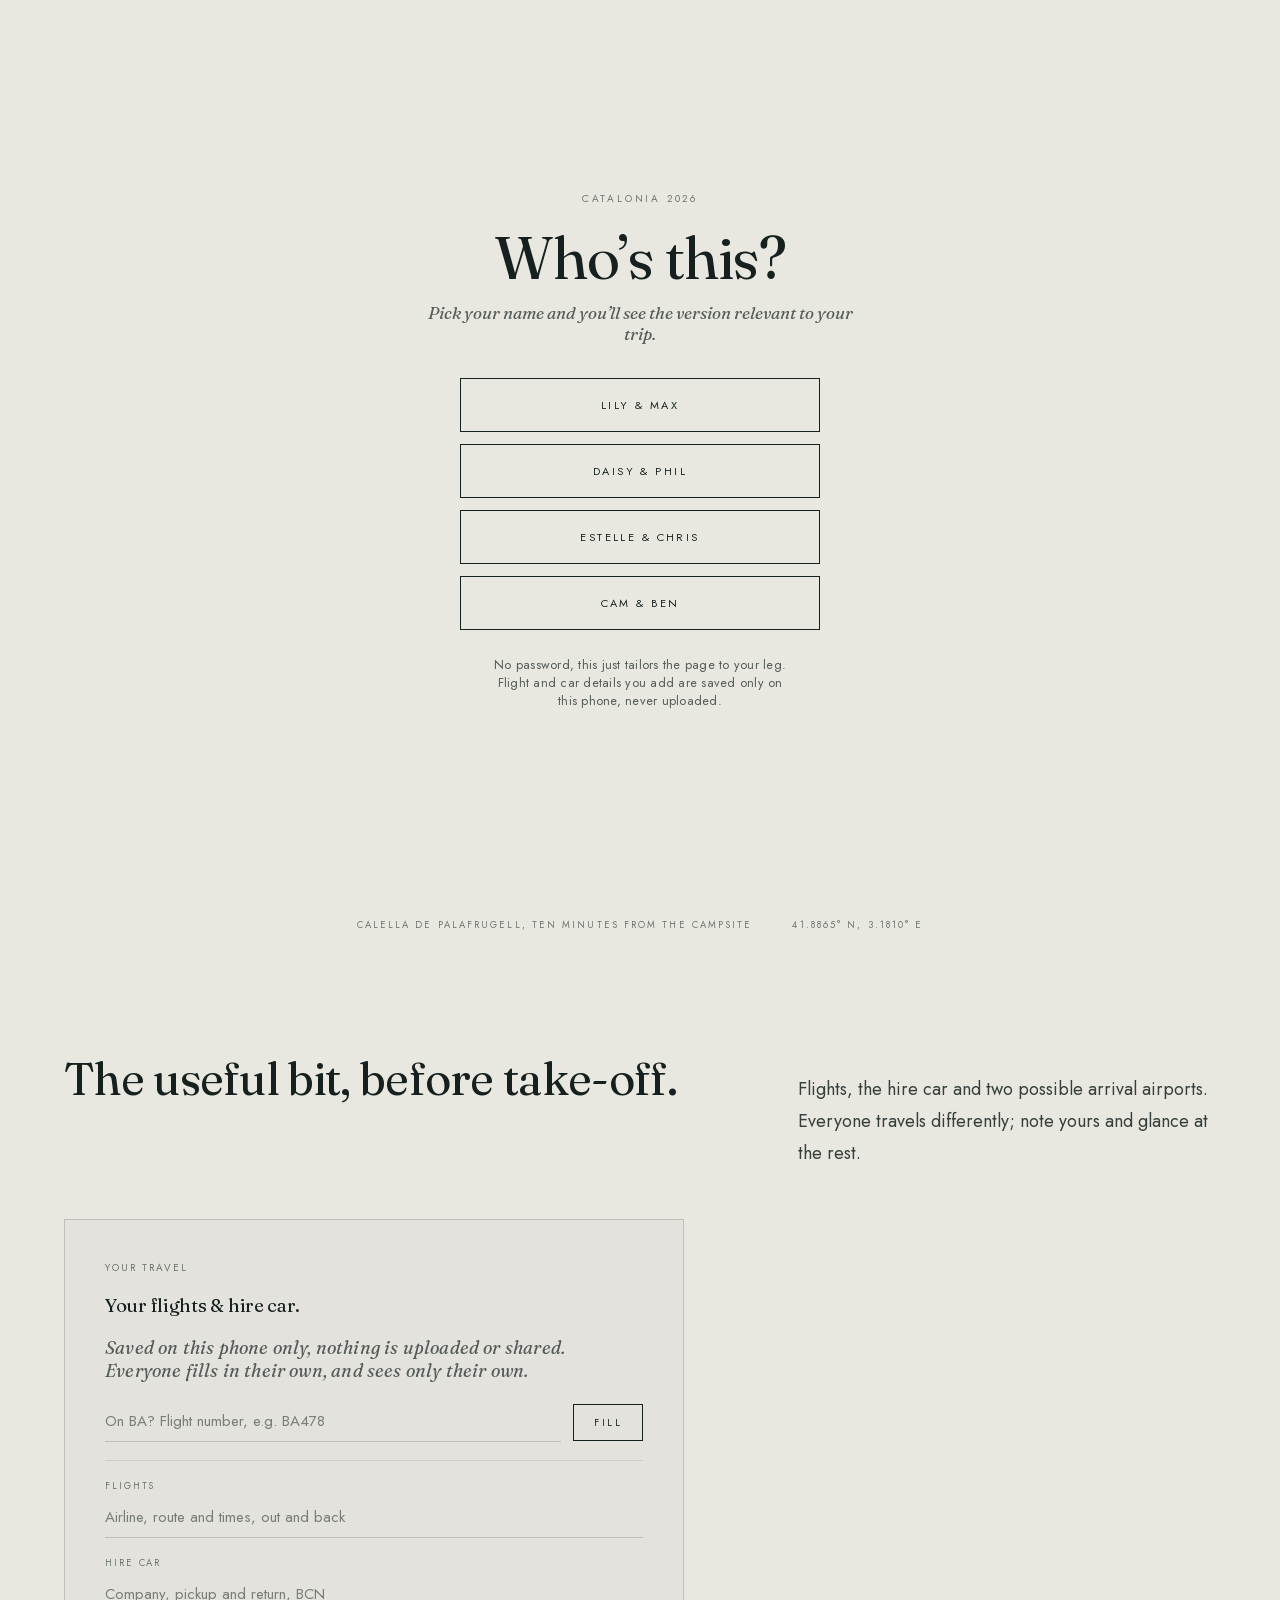
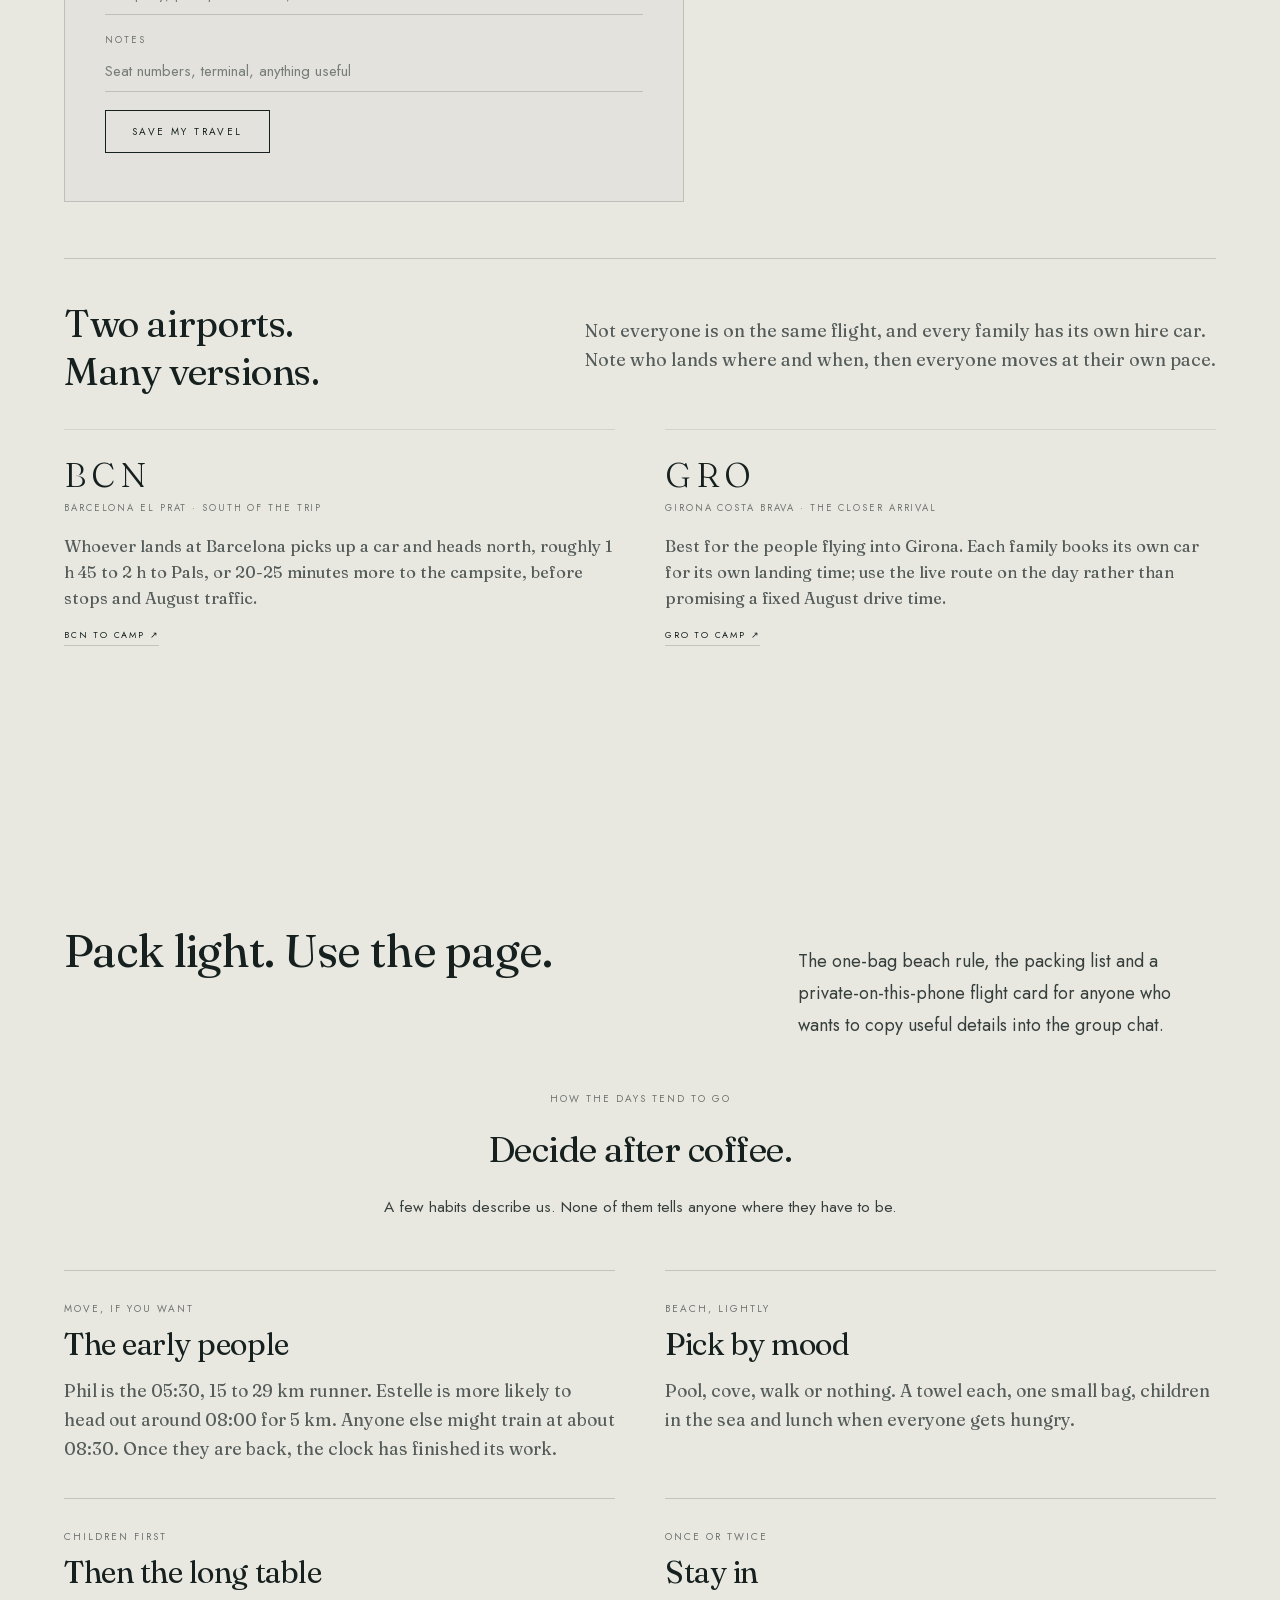
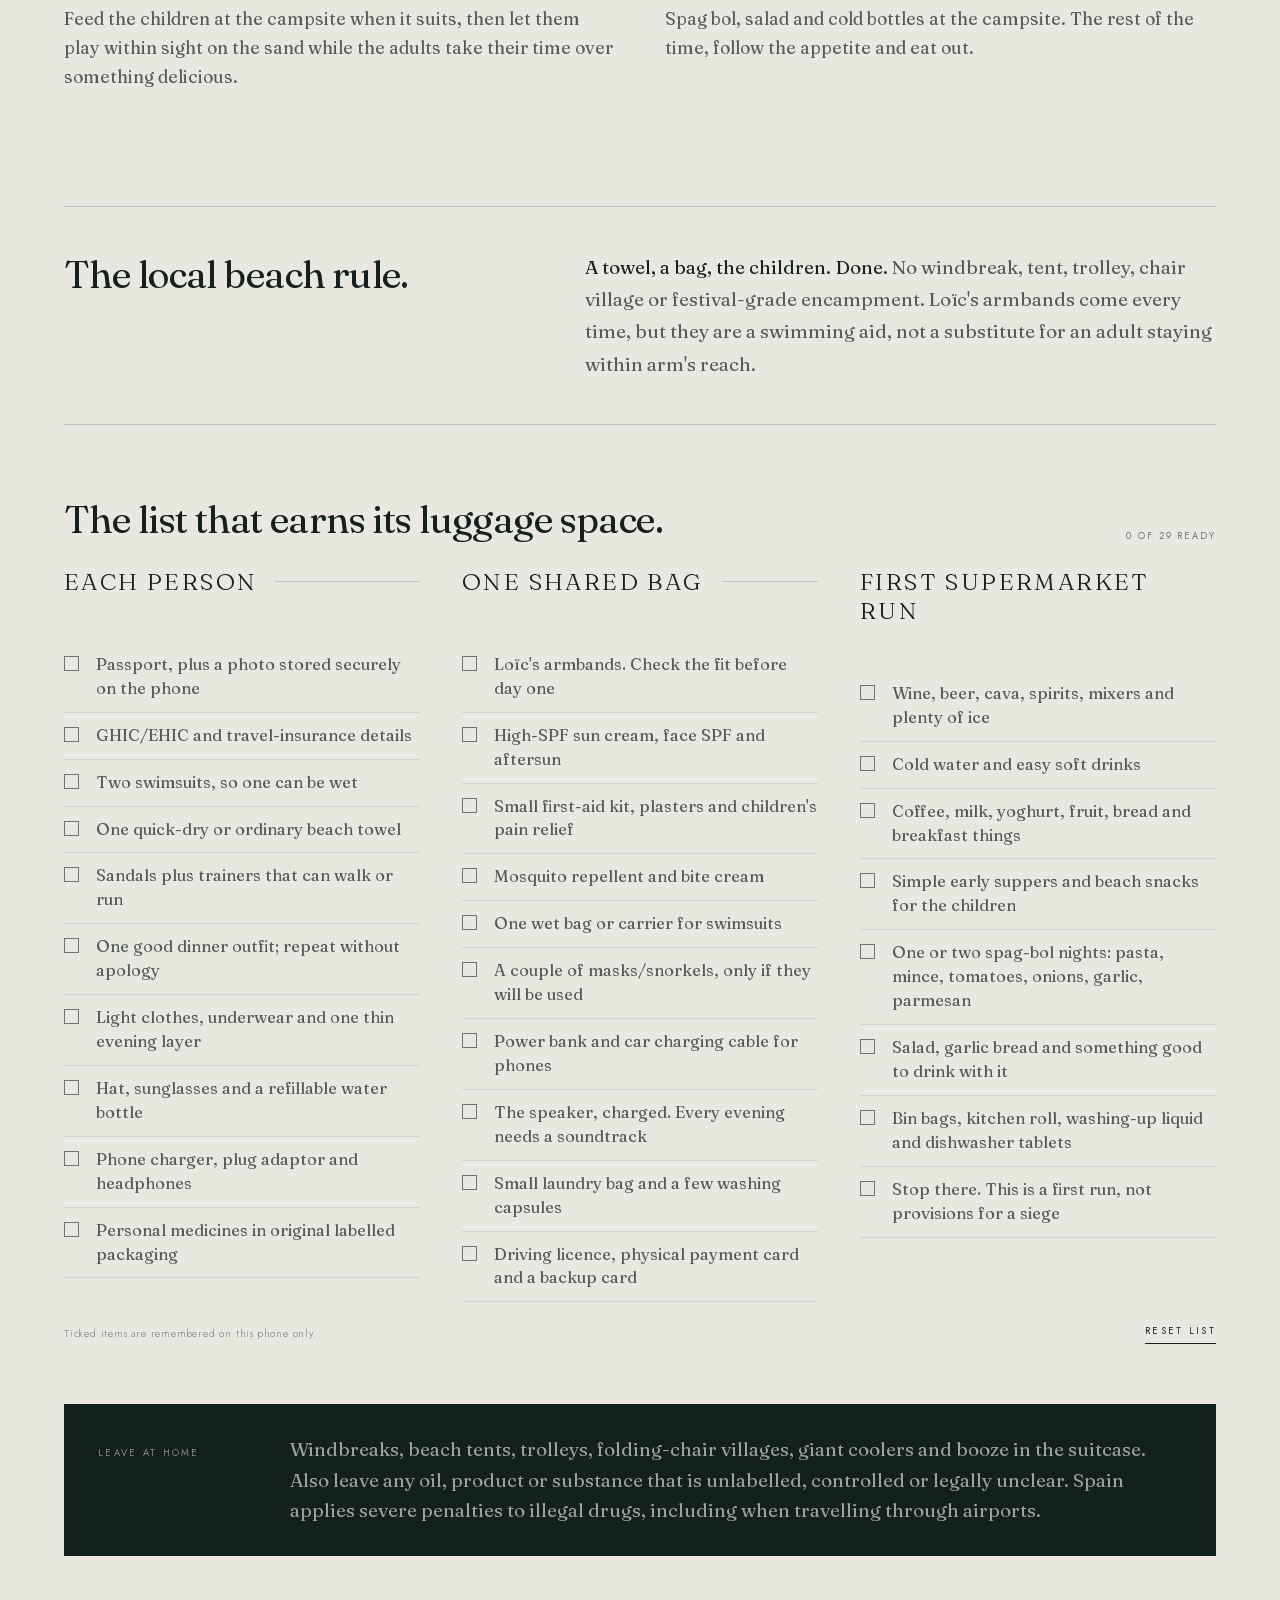
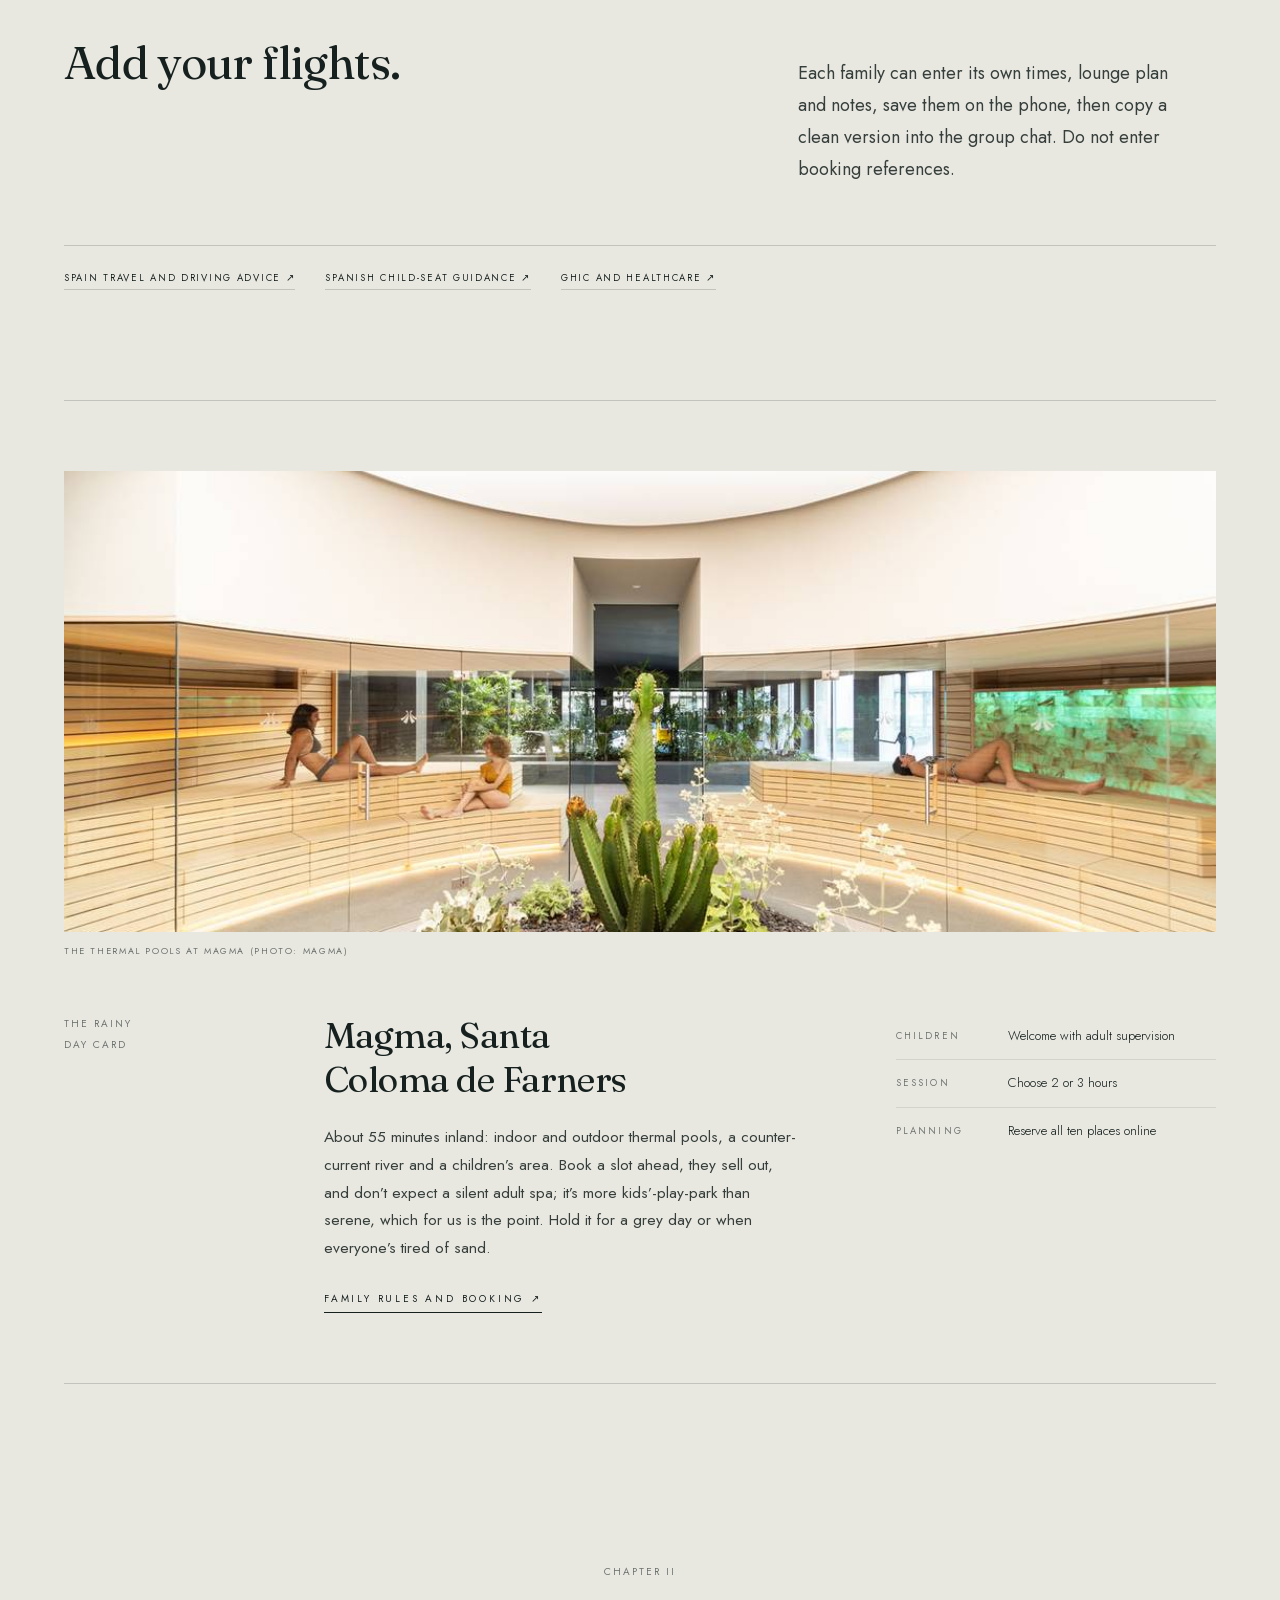
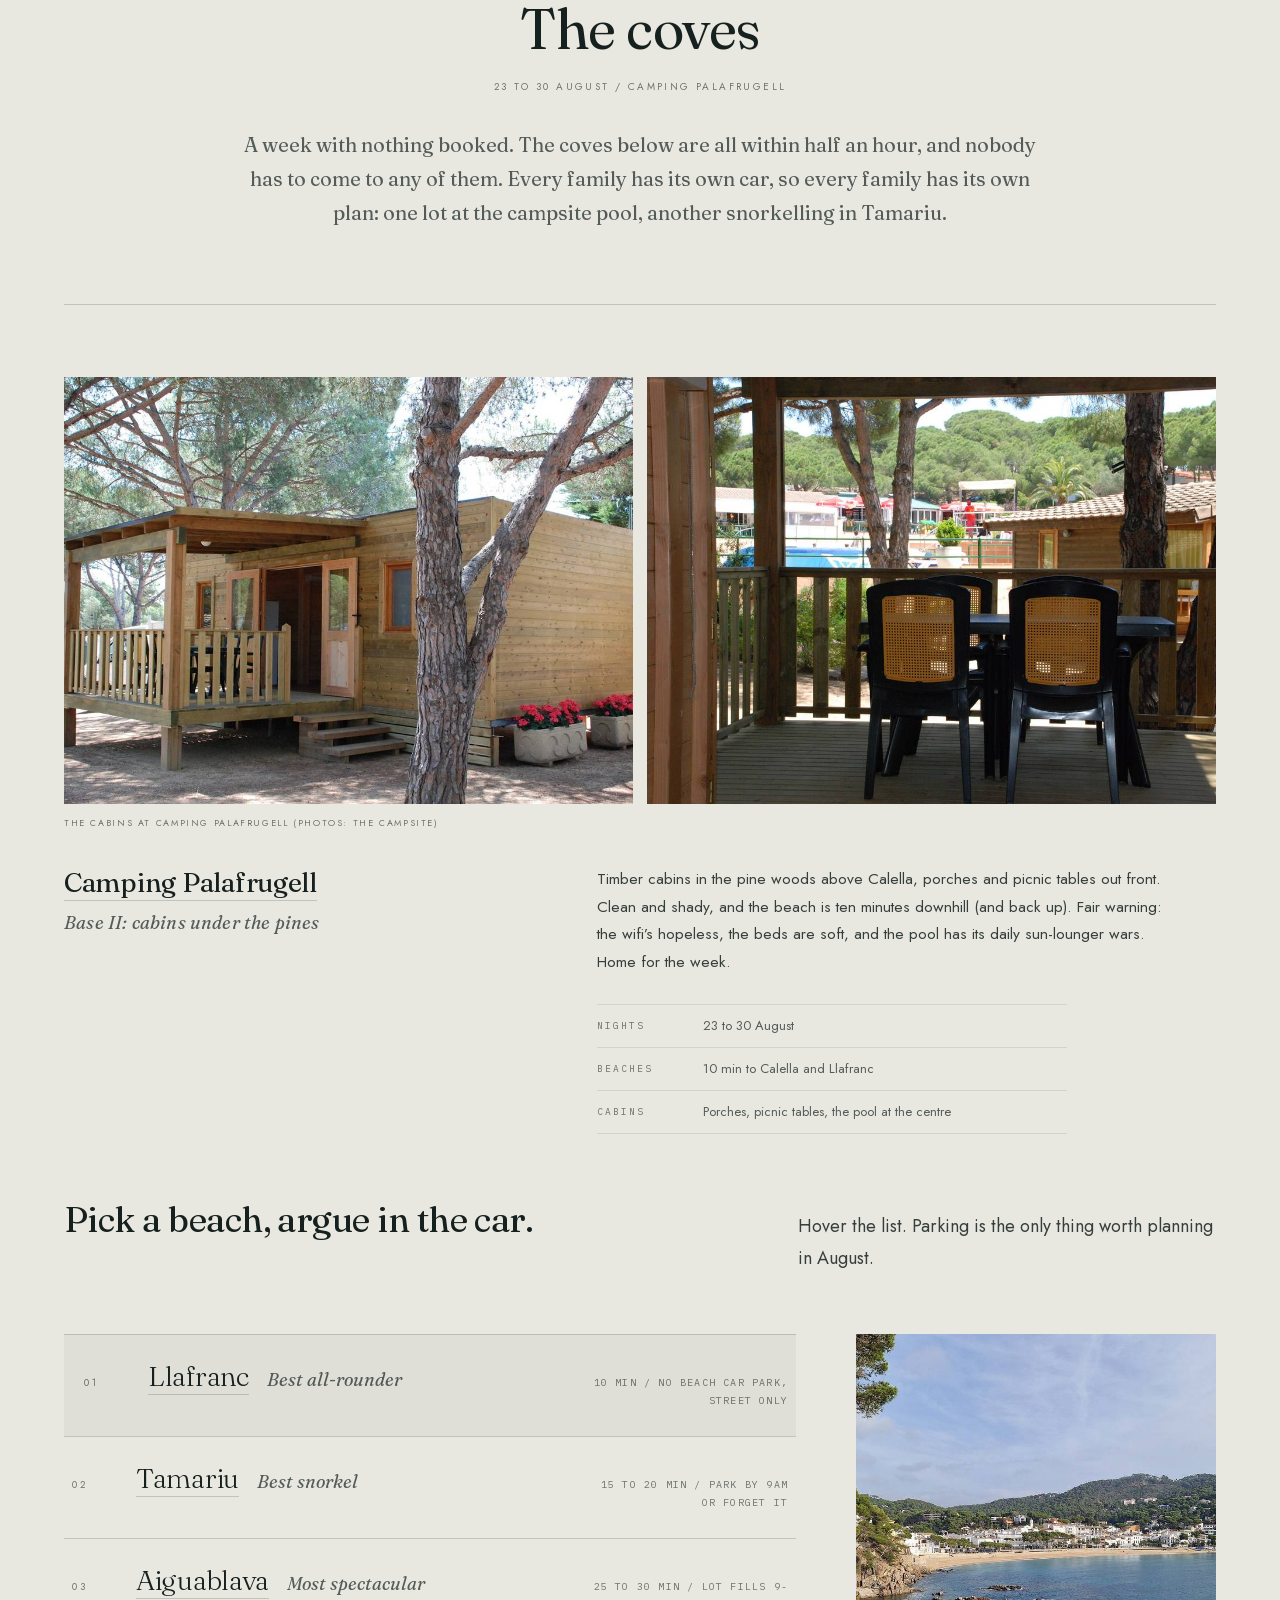
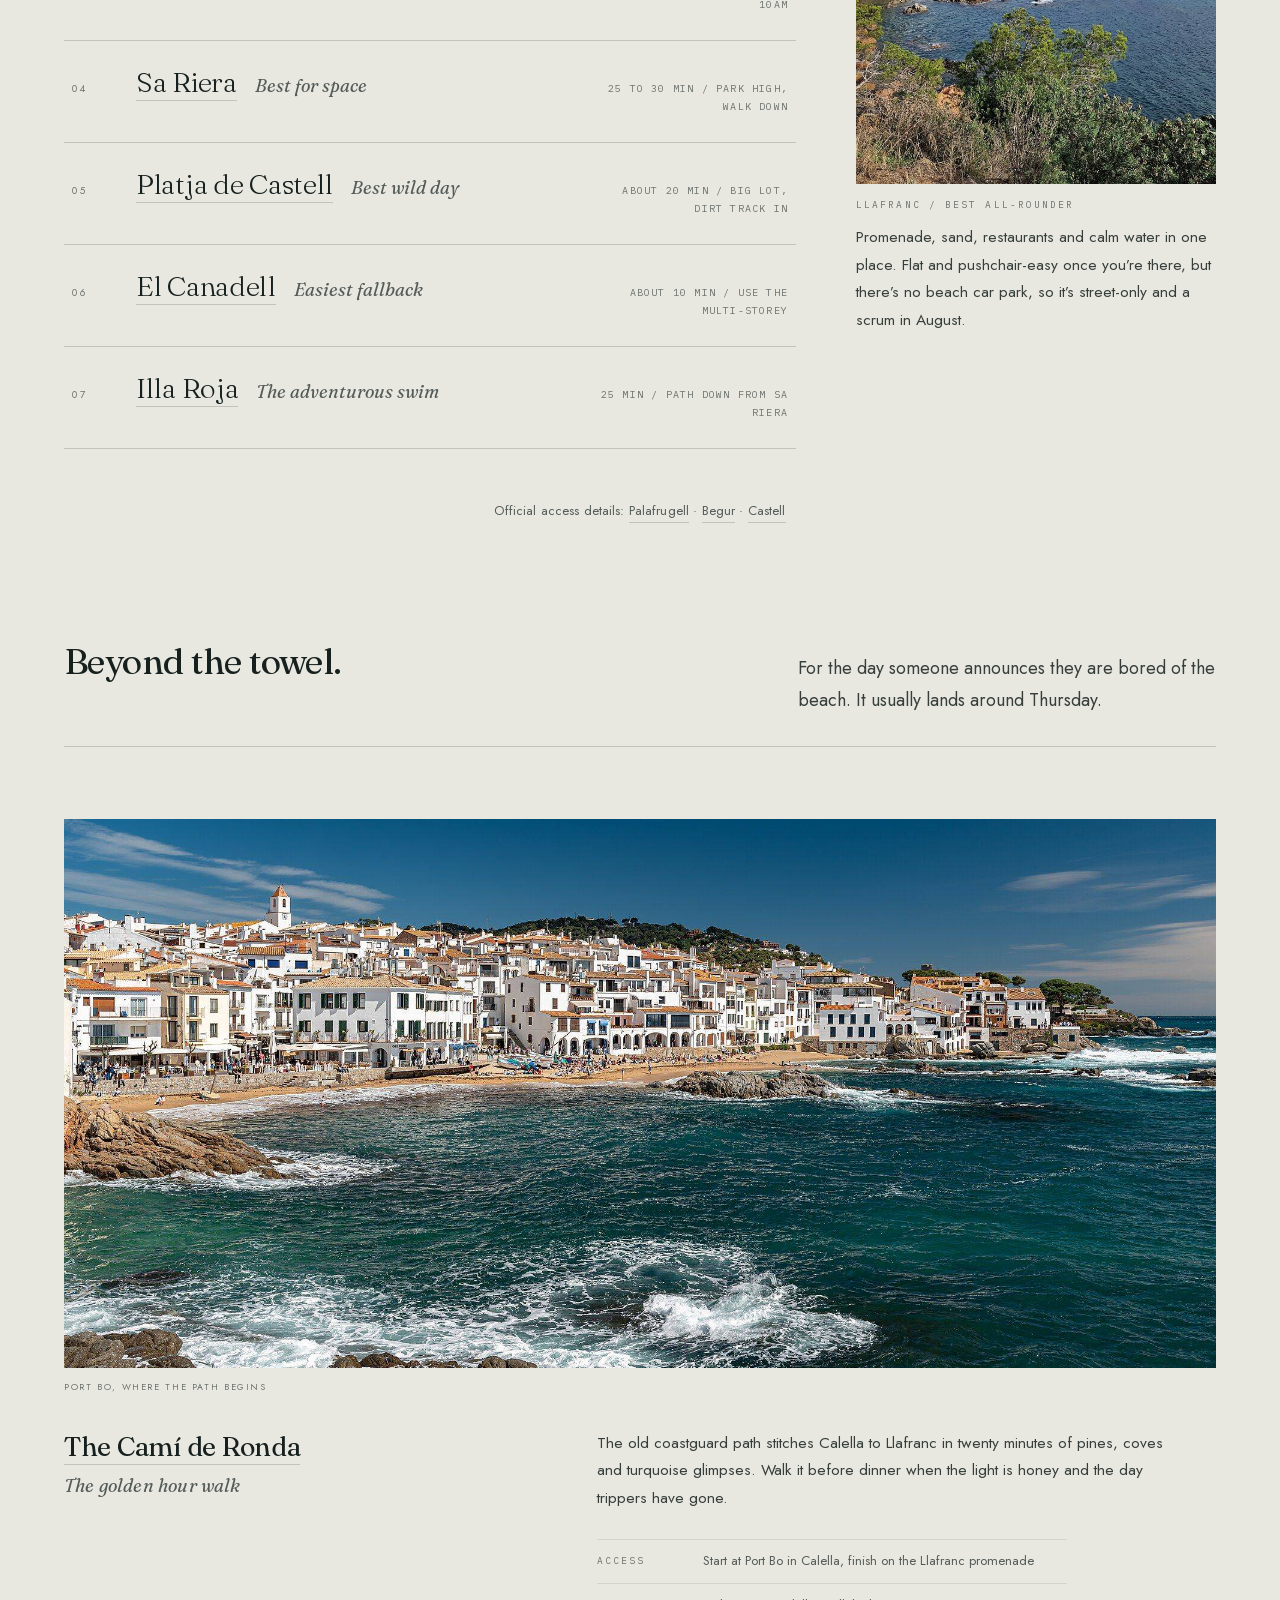
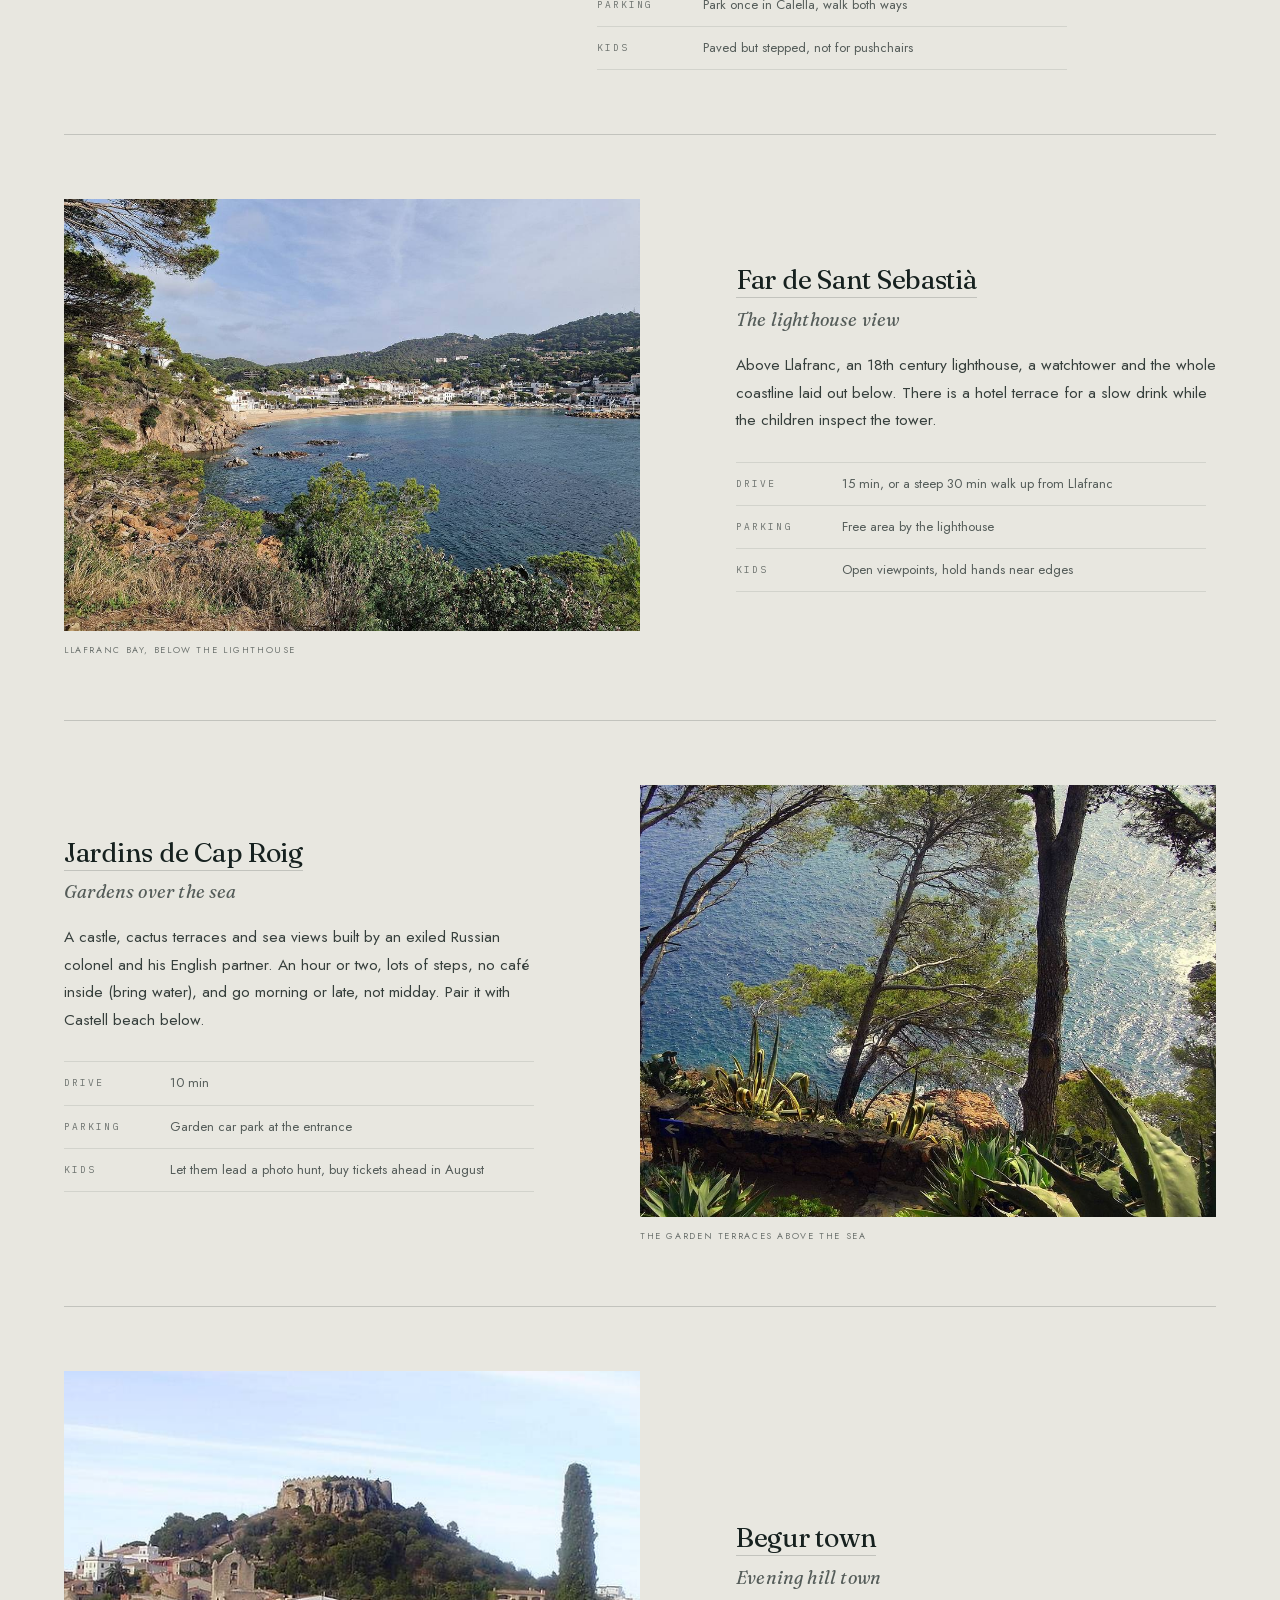
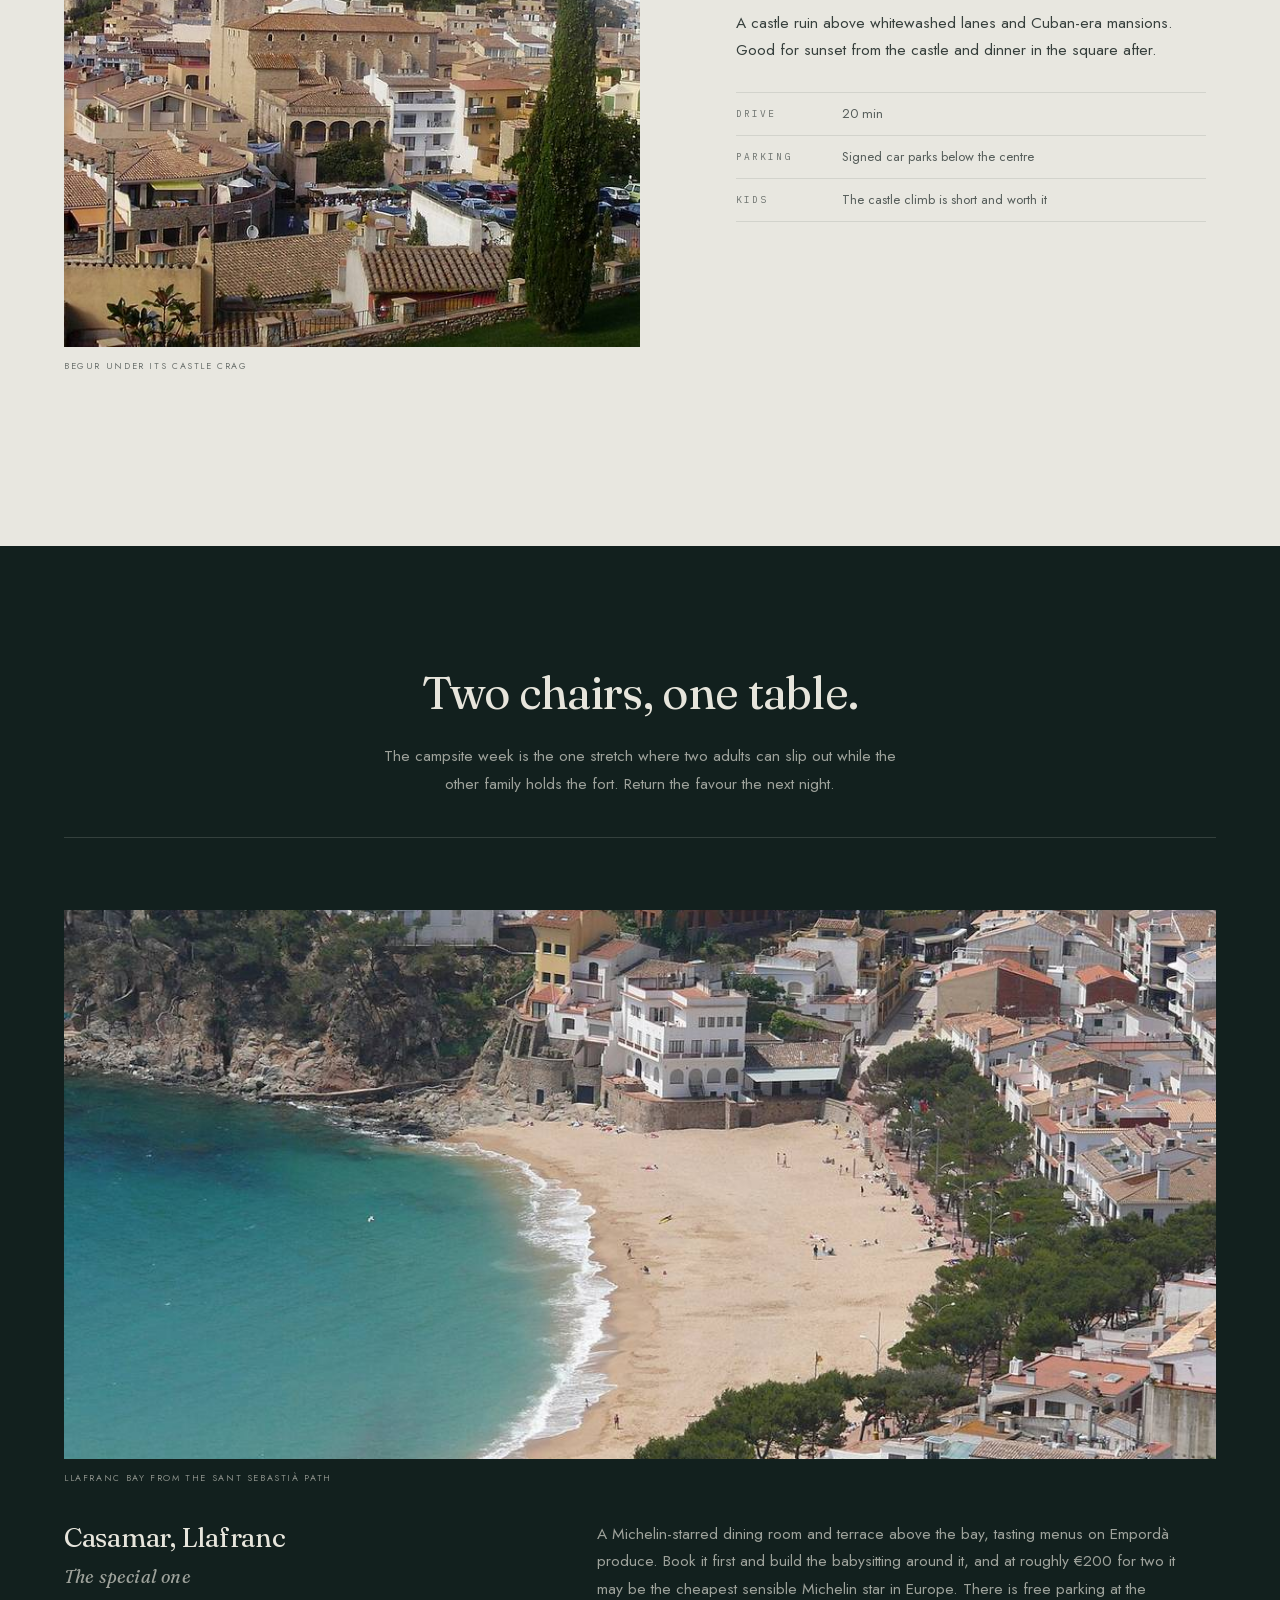
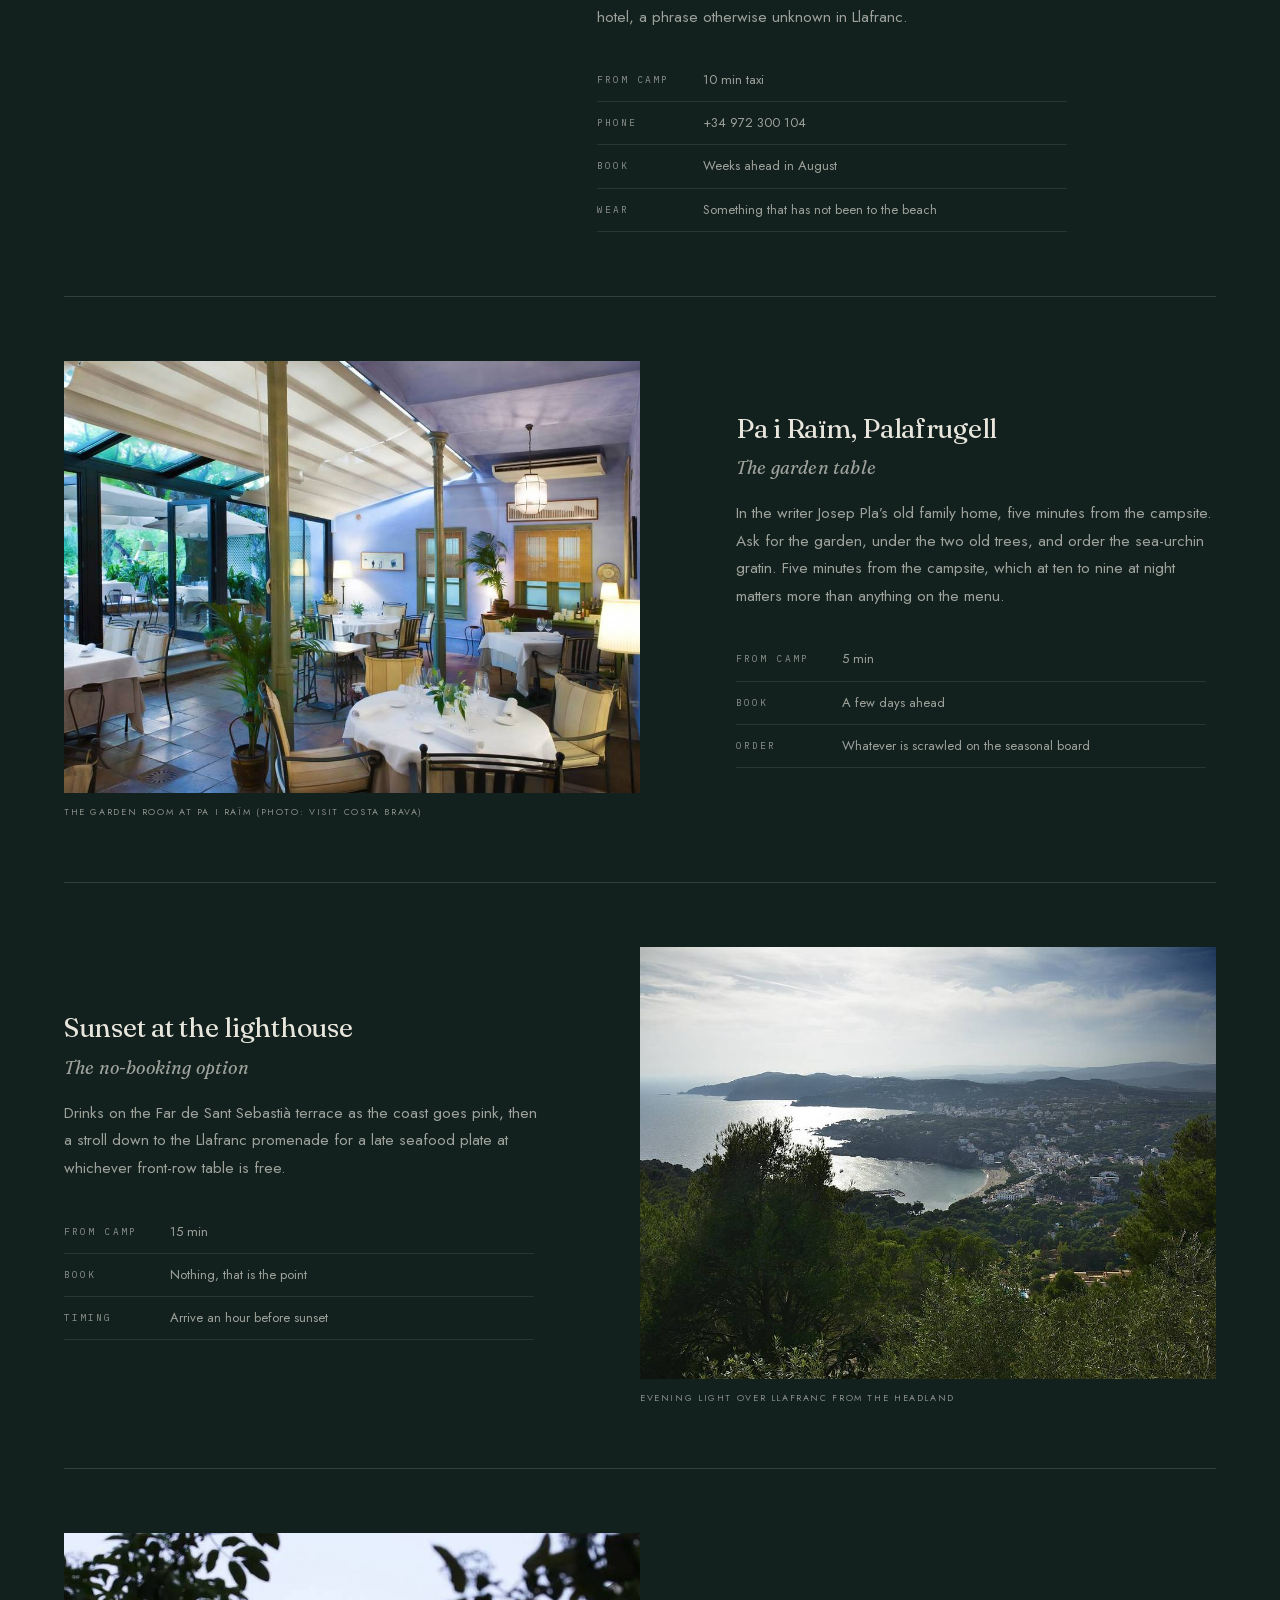
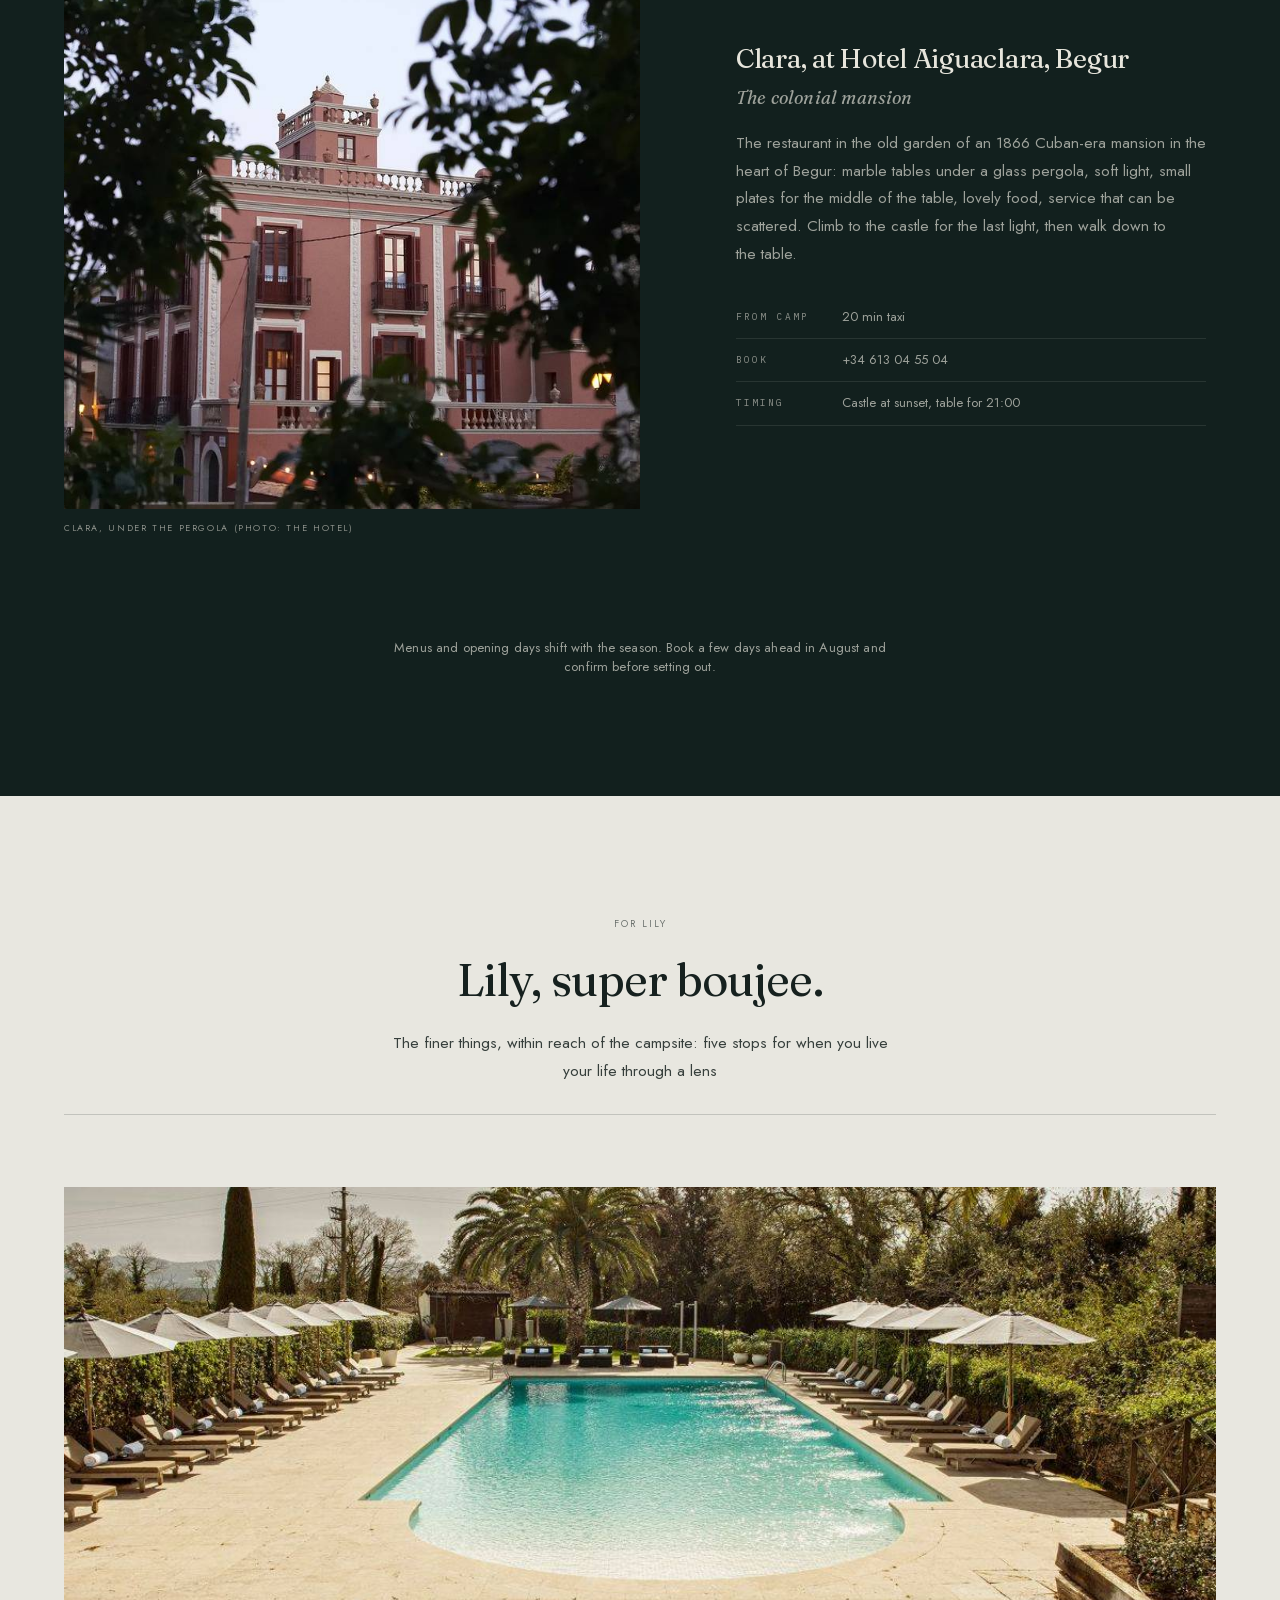
==== commit b4b6185b: "Deploy: copy pass part two Co-Authored-By: Claude Fable 5 <noreply@anthropic.com> Claude-Session: ht" ====
--- a/index.html
+++ b/index.html
@@ -680,7 +680,7 @@
   <div class="lounge-feature" data-leg="lounge" style="display:none" data-reveal>
     <div class="split sub">
       <div class="eyebrow">For those with access</div>
-      <h3>The holiday starts in the lounge.</h3>
+      <h3>The airside hour.</h3>
       <p>Breakfast or a first glass at Heathrow; one last quiet pause at Barcelona before home.</p>
     </div>
     <div class="lounge-grid">
@@ -716,7 +716,7 @@
     <h2>Pals &amp; the Empordà</h2>
     <div class="chapter-meta">20 to 23 August / La Pallissa, Pals</div>
   </header>
-  <p class="chapter-lede" data-reveal>The first base sits between golden medieval villages and a huge dune-backed beach. Nothing here needs an alarm clock. The village of Pals itself is a short stroll from the door, best at the end of the day when the stone turns amber and the coaches have gone.</p>
+  <p class="chapter-lede" data-reveal>The first base sits between golden medieval villages and a huge dune-backed beach. Nobody sets an alarm at this end of the trip; the only fixture is lunch. The village of Pals itself is a short stroll from the door, best at the end of the day when the stone turns amber and the coaches have gone.</p>
   <figure class="wide-fig" data-reveal>
     <img src="assets/pals-old-town.jpg" alt="Pals old town skyline on its hill" loading="lazy">
     <figcaption>Pals old town on its hill, 350 metres from La Pallissa</figcaption>
@@ -829,7 +829,7 @@
   </div>
 </article>
   <div class="split asym sub" data-reveal>
-    <h3>Choose the water by mood.</h3>
+    <h3>Pick a beach, argue in the car.</h3>
     <p>Hover the list. Parking is the only thing worth planning in August.</p>
   </div>
   <div class="beaches" data-reveal>
@@ -880,7 +880,7 @@
 
   <div class="split asym sub towel" data-reveal>
     <h3>Beyond the towel.</h3>
-    <p>For the days when someone wants more than sand. All optional, all beautiful.</p>
+    <p>For the day someone announces they are bored of the beach. It usually lands around Thursday.</p>
   </div>
 <article class="spot-feature" data-reveal>
   <figure class="spot-fig"><img src="assets/calella-port-bo.jpg" alt="The Camí de Ronda" loading="lazy"><figcaption>Port Bo, where the path begins</figcaption></figure>
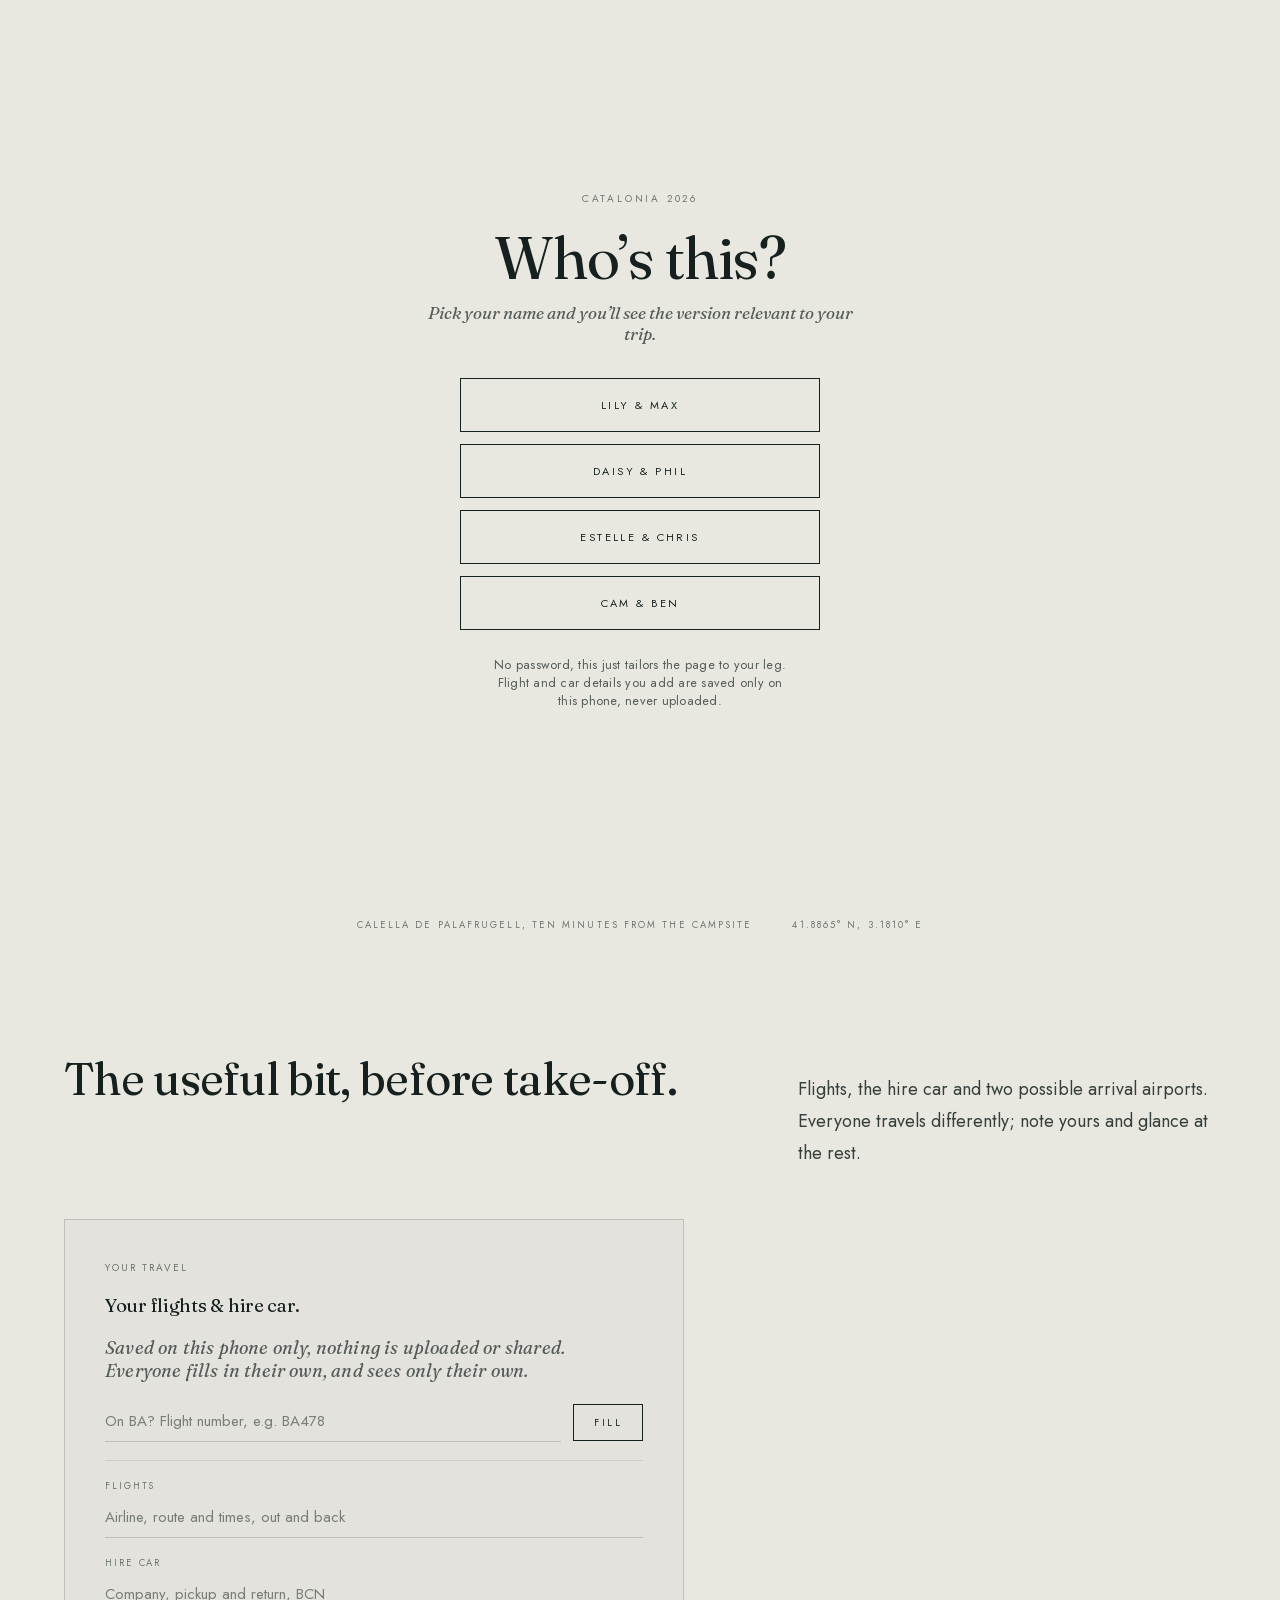
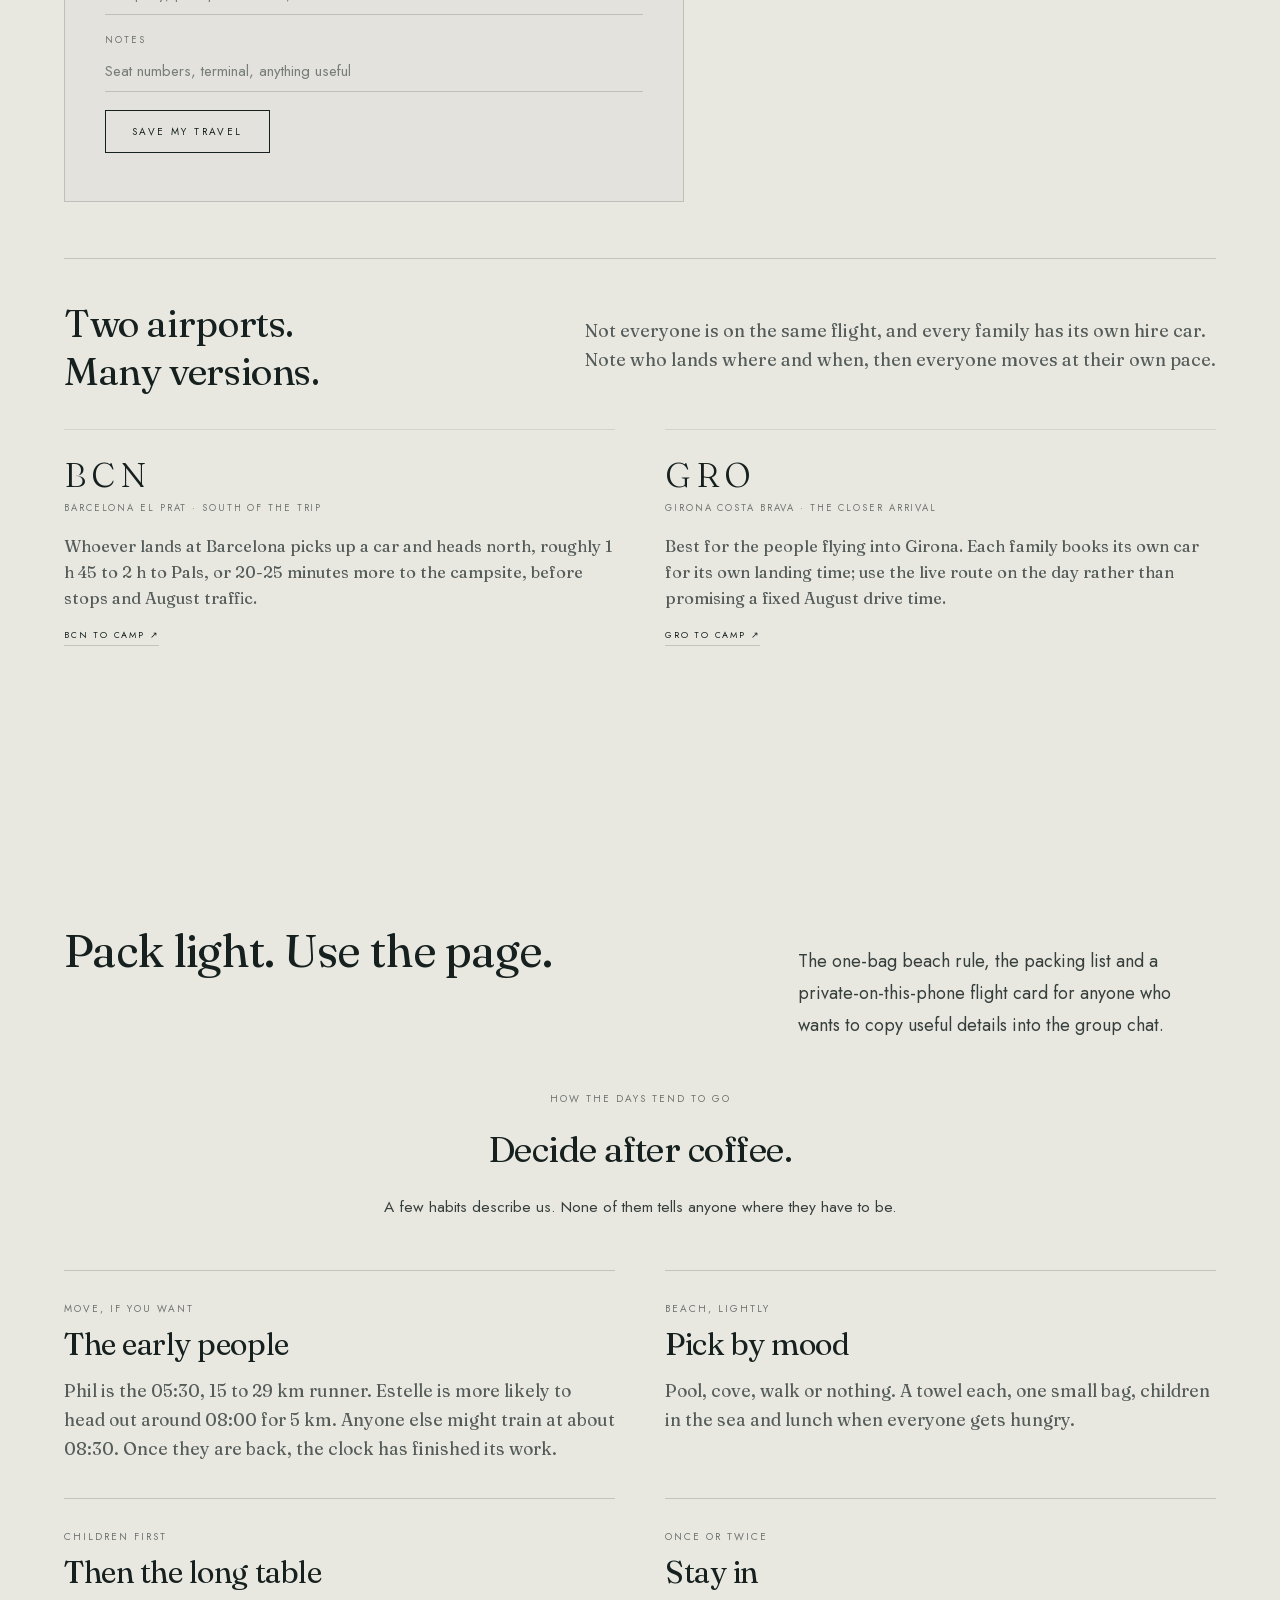
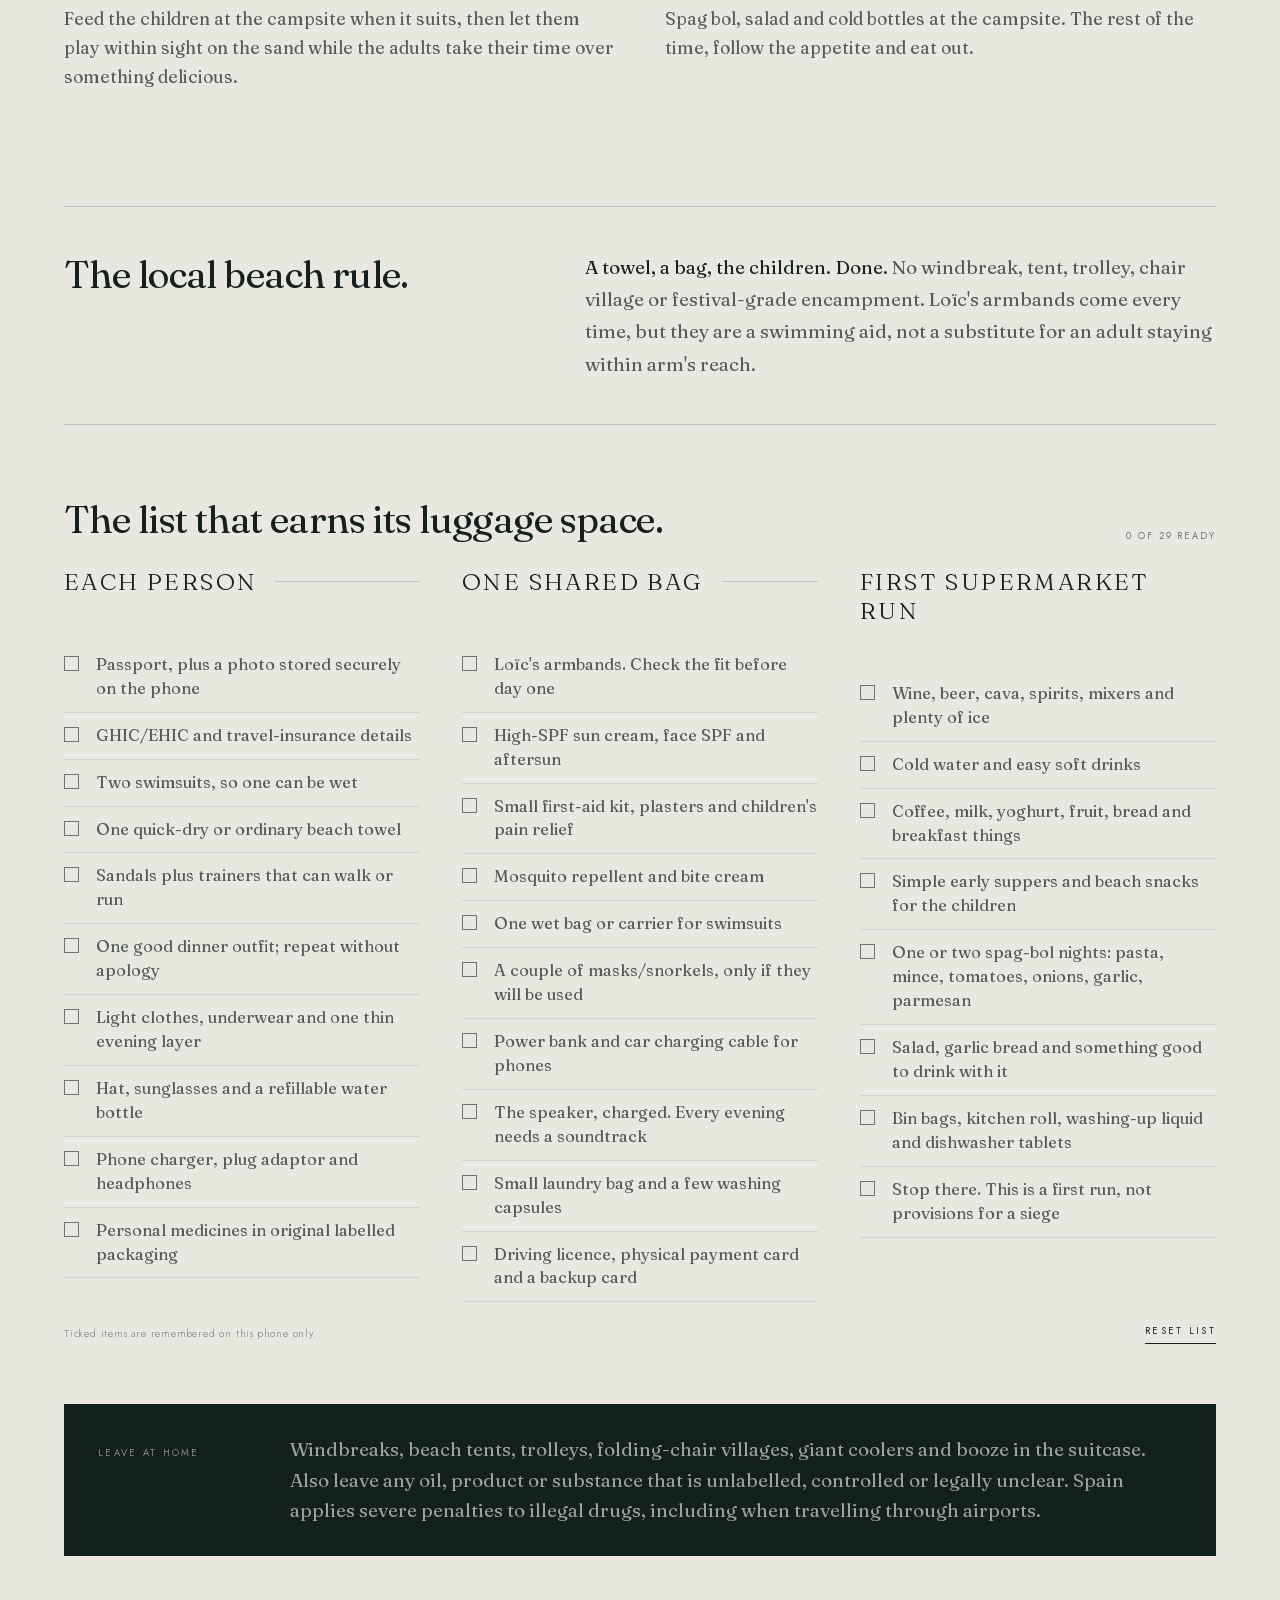
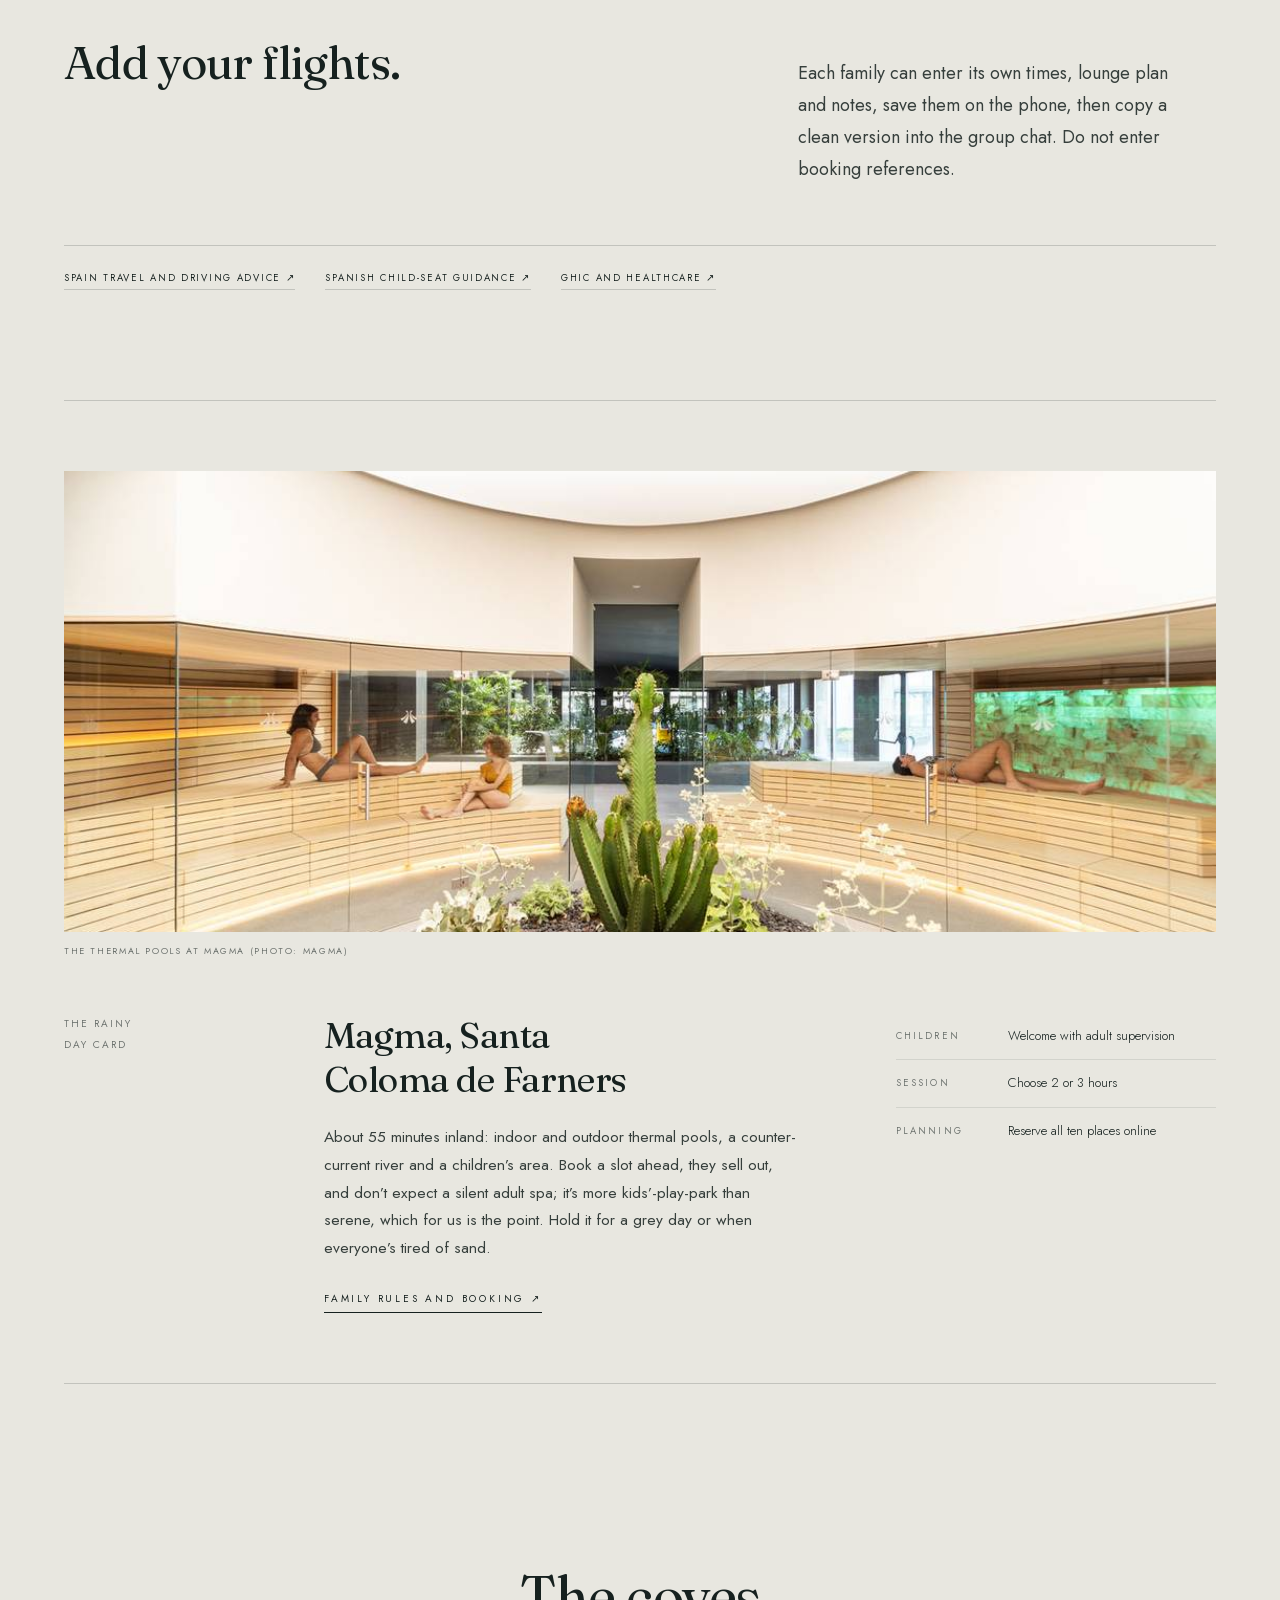
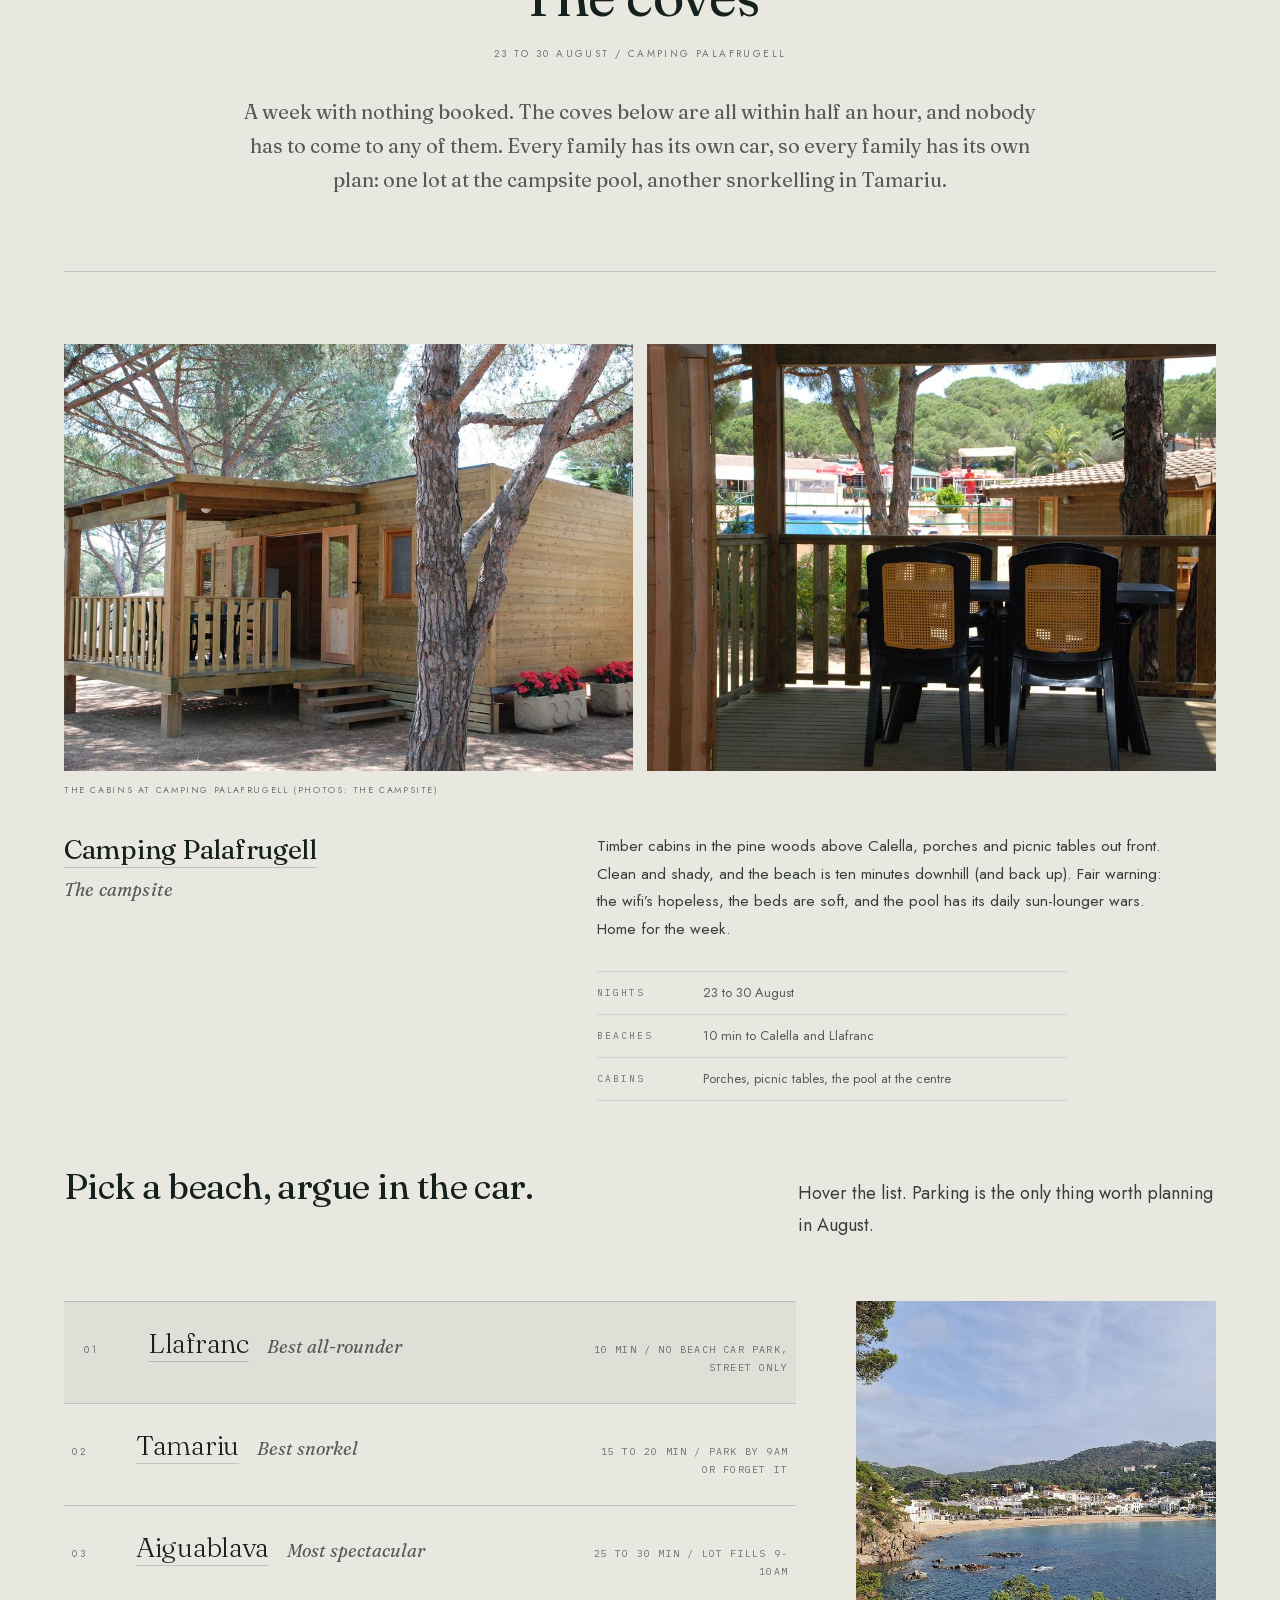
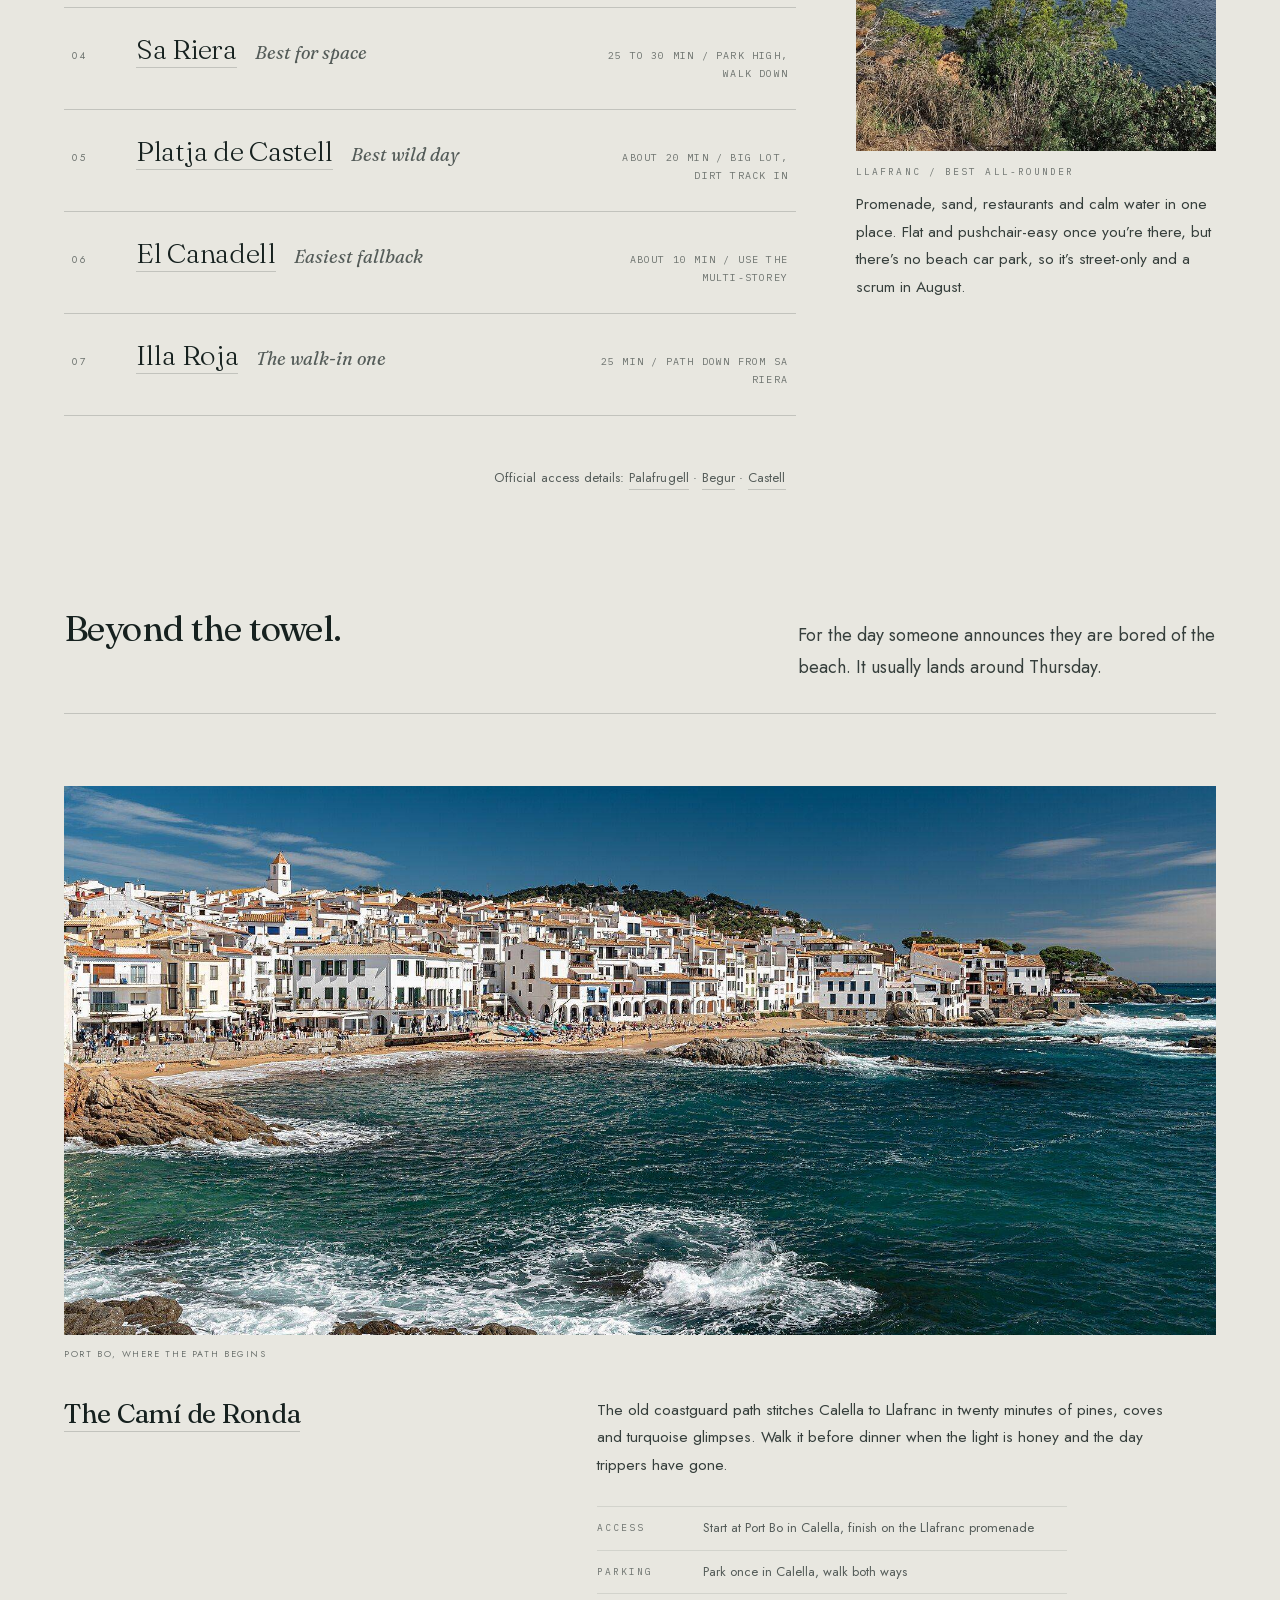
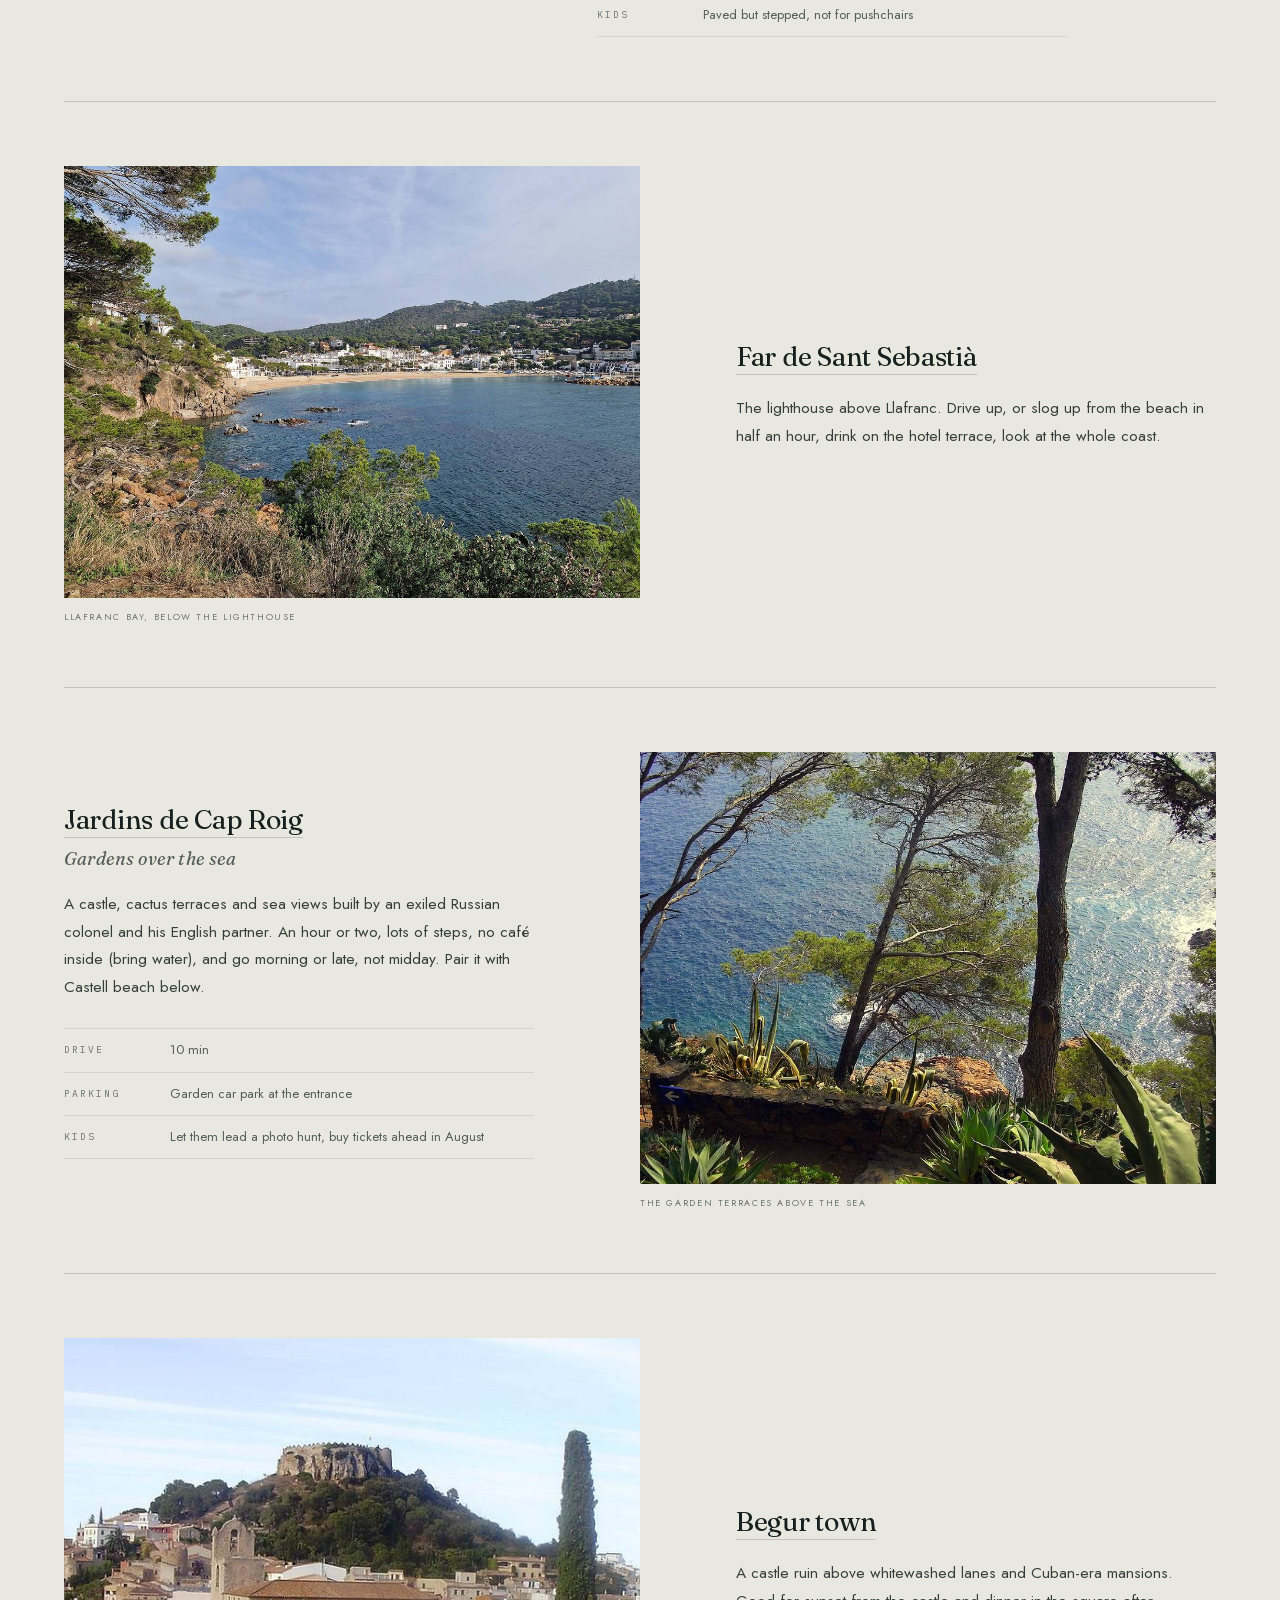
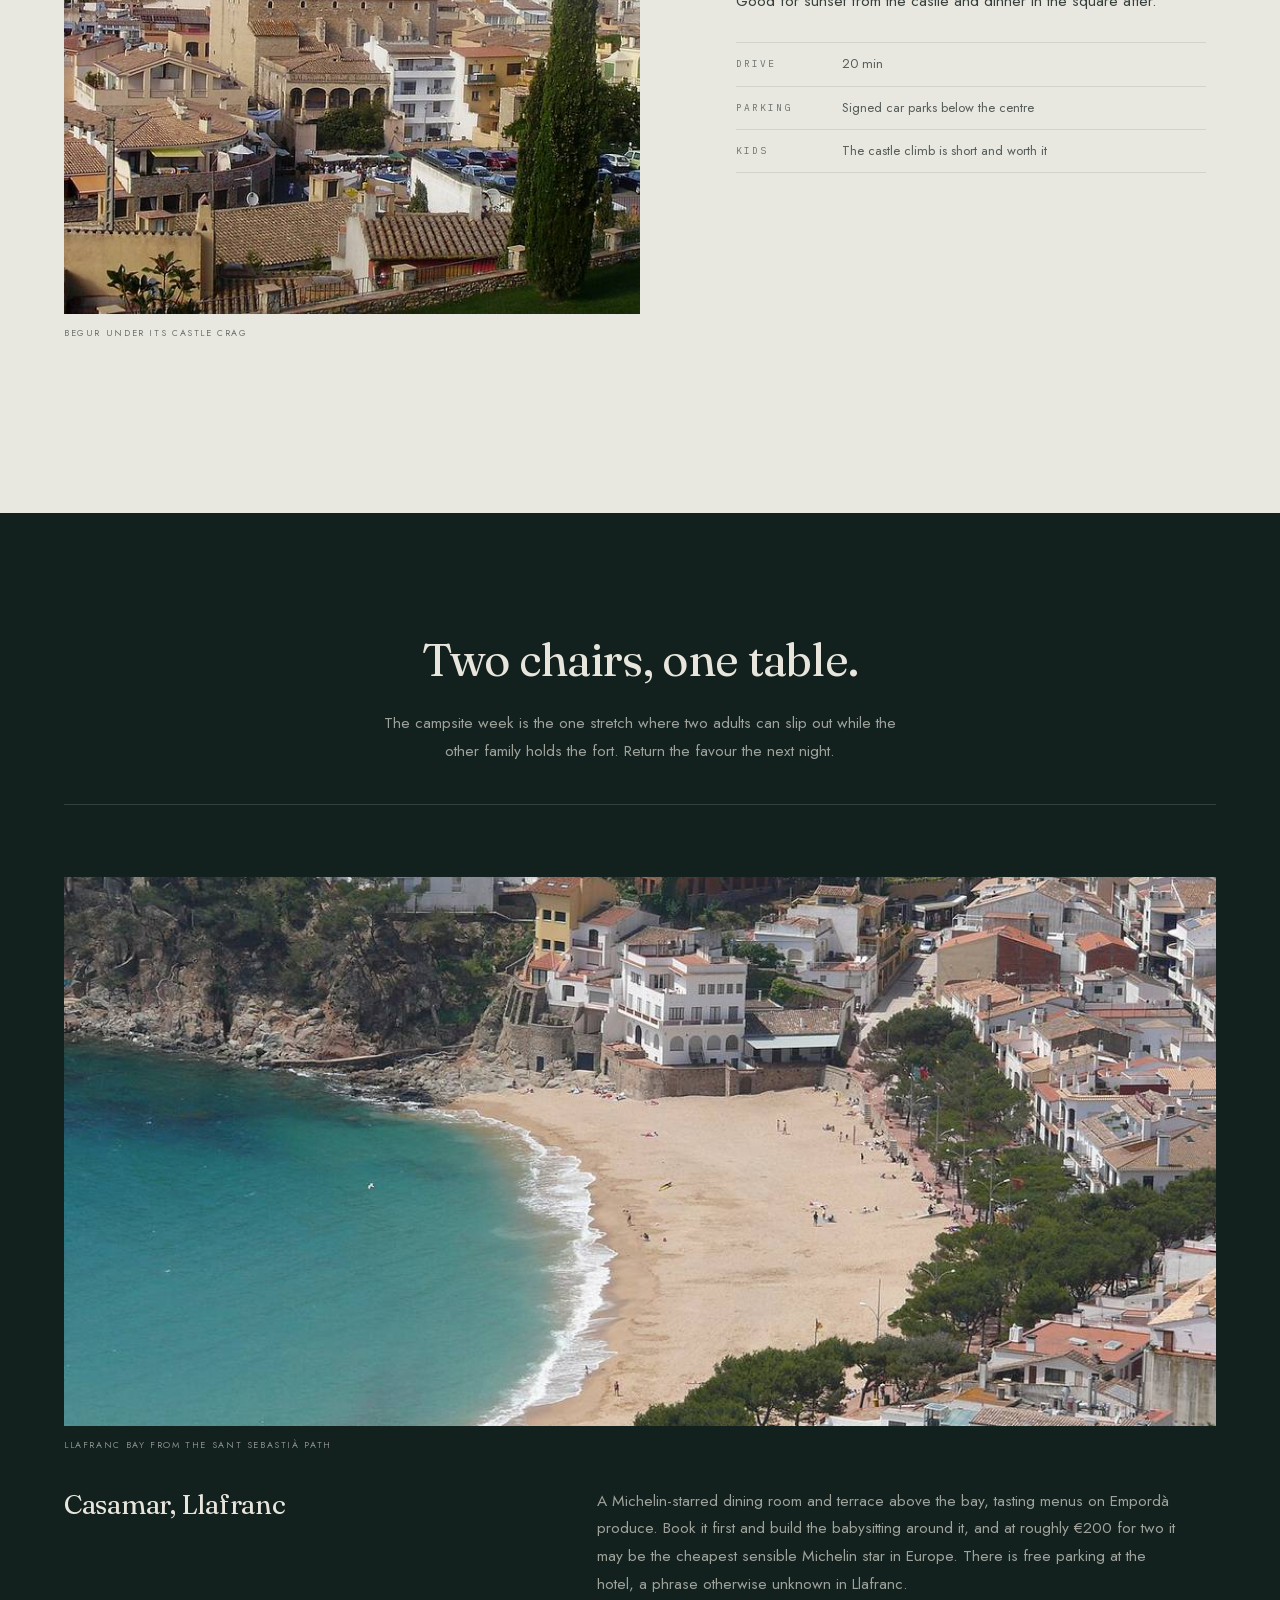
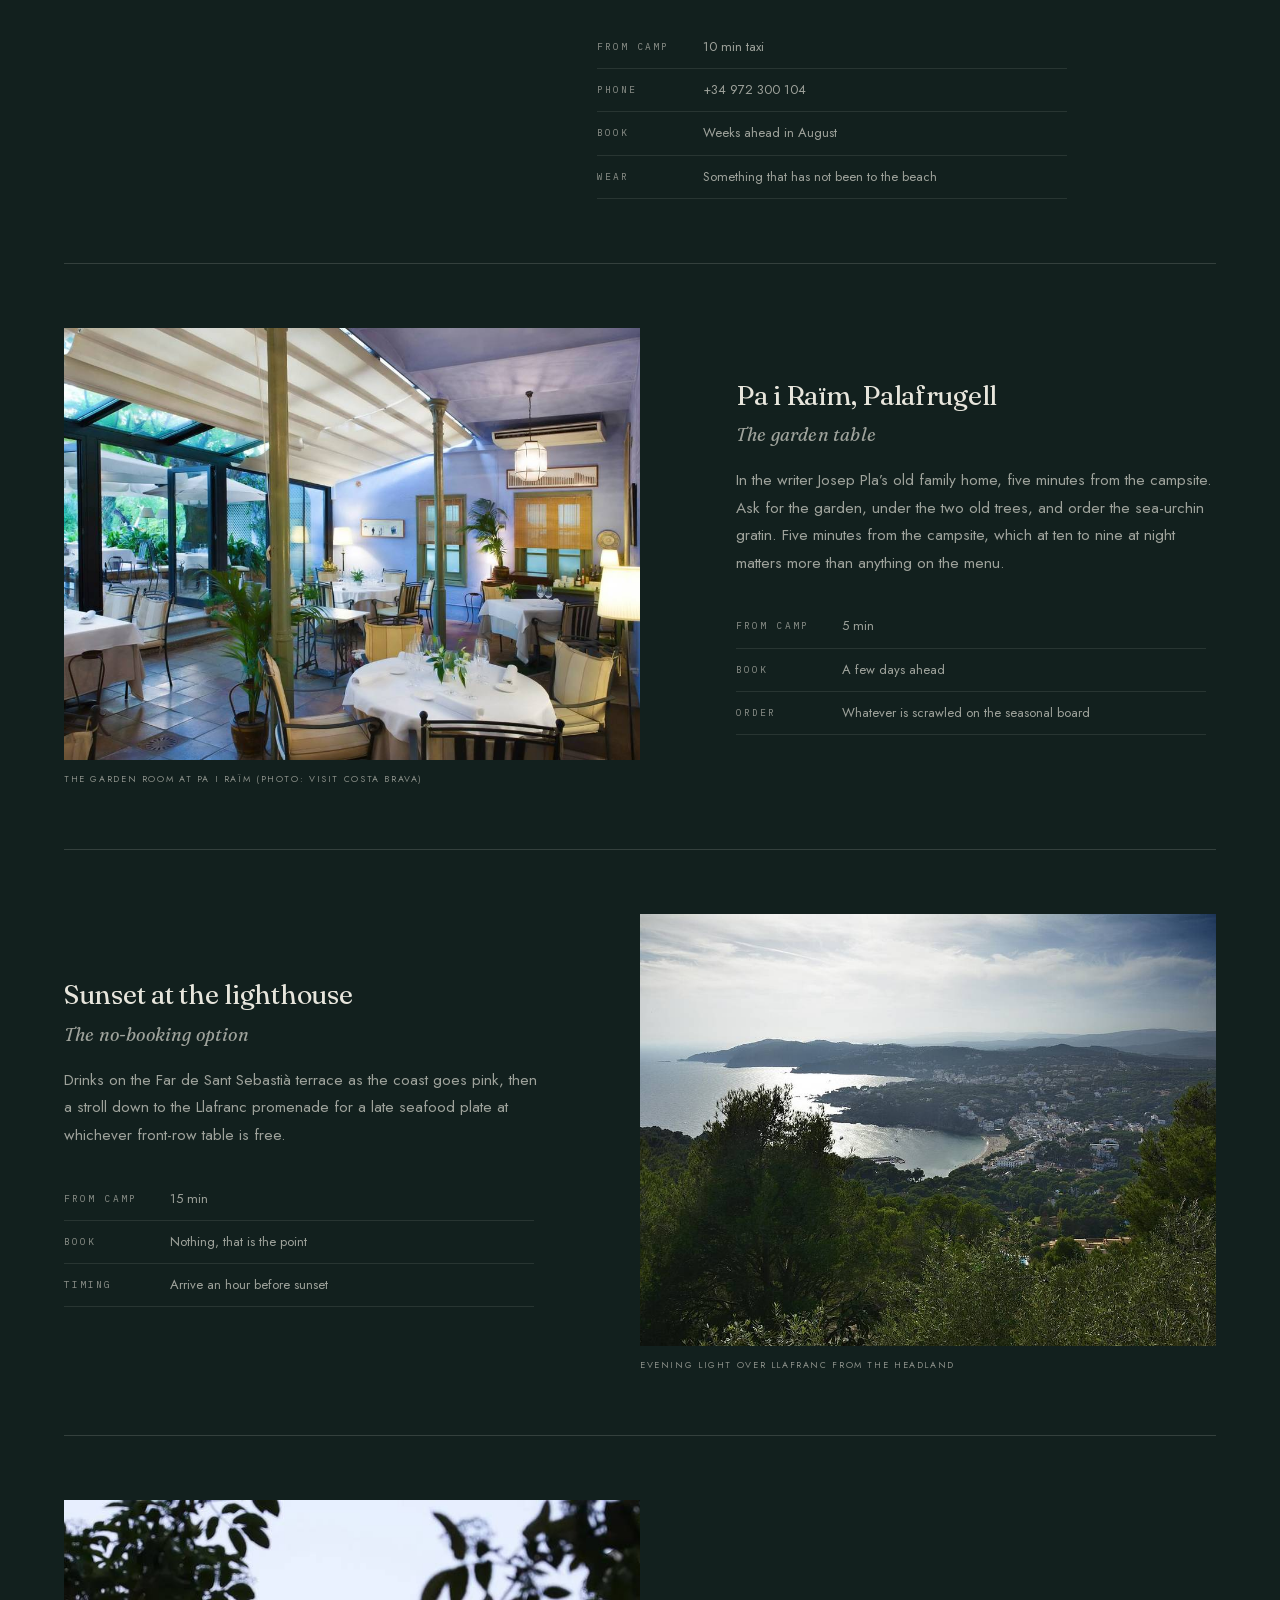
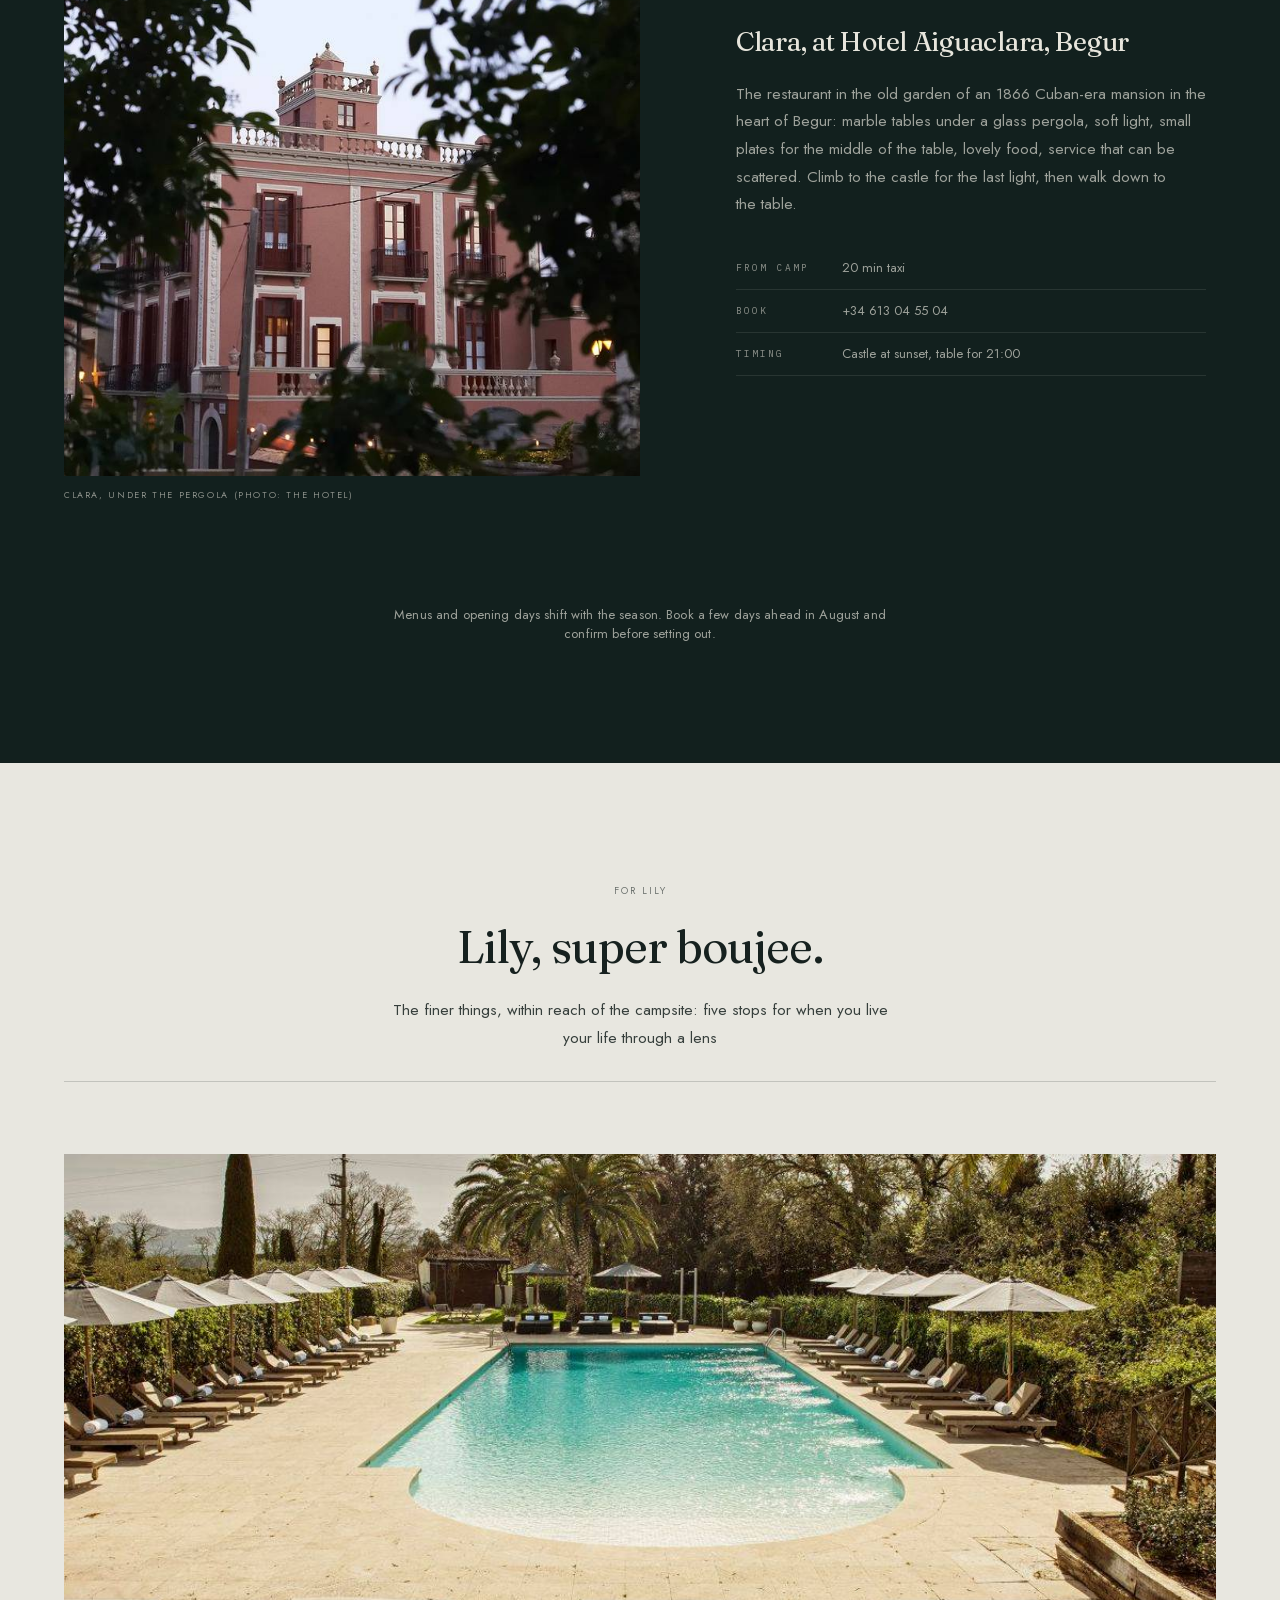
==== commit b1438cc9: "Deploy: rhythm break and anchor settle Co-Authored-By: Claude Fable 5 <noreply@anthropic.com> Claude" ====
--- a/index.html
+++ b/index.html
@@ -194,7 +194,7 @@
 .site-head nav { display: flex; gap: 34px; font-family: var(--sans); font-weight: 400; font-size: 10px; letter-spacing: 0.26em; text-transform: uppercase; color: var(--ink-60); }
 
 /* shared layout */
-.wrap { padding: 60px 5vw; max-width: 1300px; margin: 0 auto; scroll-margin-top: 96px; }
+.wrap { padding: 60px 5vw; max-width: 1300px; margin: 0 auto; scroll-margin-top: 124px; }
 .wrap-inner { max-width: 1300px; margin: 0 auto; }
 /* centred section heads, RH-style */
 .split { display: flex; flex-direction: column; align-items: center; text-align: center; gap: 22px; }
@@ -306,7 +306,7 @@
 .sources-line a { border-bottom: 1px solid var(--rule); padding-bottom: 2px; }
 
 /* dark sections */
-.dark-section { background: var(--dark); color: var(--dark-text); padding: 120px 5vw; scroll-margin-top: 96px; }
+.dark-section { background: var(--dark); color: var(--dark-text); padding: 120px 5vw; scroll-margin-top: 124px; }
 #datenights { margin-top: 70px; }
 .dark-section .split { margin-bottom: 40px; }
 .dark-section .split > p { color: var(--dark-60); }
@@ -712,8 +712,7 @@
 
 <section id="pals" data-leg="pals" style="display:none" class="wrap chapter">
   <header class="chapter-head" data-reveal>
-    <div class="chapter-nn">Chapter I</div>
-    <h2>Pals &amp; the Empordà</h2>
+        <h2>Pals &amp; the Empordà</h2>
     <div class="chapter-meta">20 to 23 August / La Pallissa, Pals</div>
   </header>
   <p class="chapter-lede" data-reveal>The first base sits between golden medieval villages and a huge dune-backed beach. Nobody sets an alarm at this end of the trip; the only fixture is lunch. The village of Pals itself is a short stroll from the door, best at the end of the day when the stone turns amber and the coaches have gone.</p>
@@ -724,7 +723,7 @@
 <article class="spot-feature" data-reveal>
   <figure class="spot-fig spot-fig-pair"><div class="pair"><img src="assets/pallissa-living.jpg" alt="La Pallissa" loading="lazy"><img src="assets/pallissa-dining.jpg" alt="La Pallissa" loading="lazy"></div><figcaption>La Pallissa, Pals (photos: the house)</figcaption></figure>
   <div class="feat-grid">
-    <div><h3><a href="https://www.booking.com/hotel/es/la-pallissa-pals.html" target="_blank" rel="noopener">La Pallissa</a></h3><div class="spot-tag">Base I: the barn at the edge of Pals</div></div>
+    <div><h3><a href="https://www.booking.com/hotel/es/la-pallissa-pals.html" target="_blank" rel="noopener">La Pallissa</a></h3><div class="spot-tag">Where we sleep for the Pals nights</div></div>
     <div><p class="spot-body">The old barn of a 1752 farmhouse, renovated top to bottom in 2020: stone walls, timber beams, a fireplace and a private garden with the fields behind. The lanes of the old town begin 350 metres from the door.</p>
 <div class="spot-facts">
 <div class="fact-row"><div class="fact-k">Nights</div><div class="fact-v">20 to 23 August</div></div>
@@ -774,7 +773,7 @@
 </article>
 <article class="spot-row" data-reveal>
   <figure class="row-fig sq"><img src="assets/illes-medes.jpg" alt="L’Estartit &amp; the Illes Medes" loading="lazy"><figcaption>The Illes Medes off L’Estartit</figcaption></figure>
-  <div class="row-txt"><h3><a href="https://www.google.com/maps/search/?api=1&query=Illes%20Medes%2C%20L%27Estartit" target="_blank" rel="noopener">L’Estartit &amp; the Illes Medes</a></h3><div class="spot-tag">Boats over a marine reserve</div><p class="spot-body">Glass-bottom boats (Nautilus) circle the protected islands, fish visible without getting wet, the kids love it. Pick a calm, early morning: rough seas cancel the trips and turn small stomachs. The harbour town behind is flat and easy.</p>
+  <div class="row-txt"><h3><a href="https://www.google.com/maps/search/?api=1&query=Illes%20Medes%2C%20L%27Estartit" target="_blank" rel="noopener">L’Estartit &amp; the Illes Medes</a></h3><div class="spot-tag">Boats over a marine reserve</div><p class="spot-body">Glass-bottom boats round the marine reserve. Book the first calm morning sailing; swell cancels everything.</p>
 <div class="spot-facts">
 <div class="fact-row"><div class="fact-k">Drive</div><div class="fact-v">25 min</div></div>
 <div class="fact-row"><div class="fact-k">Parking</div><div class="fact-v">Harbour car parks, arrive before 10 for the morning boats</div></div>
@@ -783,12 +782,8 @@
 </article>
 <article class="spot-row rev" data-reveal>
   <figure class="row-fig"><img src="assets/banyoles.jpg" alt="Estany de Banyoles" loading="lazy"><figcaption>Estany de Banyoles</figcaption></figure>
-  <div class="row-txt"><h3><a href="https://www.google.com/maps/search/?api=1&query=Estany%20de%20Banyoles" target="_blank" rel="noopener">Estany de Banyoles</a></h3><div class="spot-tag">Fresh water under wooded hills</div><p class="spot-body">Catalonia’s largest natural lake, genuinely warm and swimmable in the marked zones, with a flat loop path for the kids and rowing boats to hire. Easy parking if you’re there by nine. A different kind of swim if anyone tires of salt.</p>
-<div class="spot-facts">
-<div class="fact-row"><div class="fact-k">Drive</div><div class="fact-v">50 to 55 min</div></div>
-<div class="fact-row"><div class="fact-k">Parking</div><div class="fact-v">East shore car parks near the bathing zones</div></div>
-<div class="fact-row"><div class="fact-k">Kids</div><div class="fact-v">Swim only in marked areas, boat hire when available</div></div>
-</div></div>
+  <div class="row-txt"><h3><a href="https://www.google.com/maps/search/?api=1&query=Estany%20de%20Banyoles" target="_blank" rel="noopener">Estany de Banyoles</a></h3><div class="spot-tag">Fresh water under wooded hills</div><p class="spot-body">Catalonia’s biggest lake, warm, swimmable in the marked zones. Fifty minutes inland, so it’s the full day out. A change from salt.</p>
+</div>
 </article>
 </section>
 
@@ -811,15 +806,14 @@
 
 <section id="coast" class="wrap chapter">
   <header class="chapter-head" data-reveal>
-    <div class="chapter-nn">Chapter II</div>
-    <h2>The coves</h2>
+        <h2>The coves</h2>
     <div class="chapter-meta">23 to 30 August / Camping Palafrugell</div>
   </header>
   <p class="chapter-lede pad-b" data-reveal>A week with nothing booked. The coves below are all within half an hour, and nobody has to come to any of them. Every family has its own car, so every family has its own plan: one lot at the campsite pool, another snorkelling in Tamariu.</p>
 <article class="spot-feature" data-reveal>
   <figure class="spot-fig spot-fig-pair"><div class="pair"><img src="assets/camping-cabin.jpg" alt="Camping Palafrugell" loading="lazy"><img src="assets/camping-porch.jpg" alt="Camping Palafrugell" loading="lazy"></div><figcaption>The cabins at Camping Palafrugell (photos: the campsite)</figcaption></figure>
   <div class="feat-grid">
-    <div><h3><a href="https://www.campingcalelladepalafrugell.com/en/" target="_blank" rel="noopener">Camping Palafrugell</a></h3><div class="spot-tag">Base II: cabins under the pines</div></div>
+    <div><h3><a href="https://www.campingcalelladepalafrugell.com/en/" target="_blank" rel="noopener">Camping Palafrugell</a></h3><div class="spot-tag">The campsite</div></div>
     <div><p class="spot-body">Timber cabins in the pine woods above Calella, porches and picnic tables out front. Clean and shady, and the beach is ten minutes downhill (and back up). Fair warning: the wifi’s hopeless, the beds are soft, and the pool has its daily sun-lounger wars. Home for the week.</p>
 <div class="spot-facts">
 <div class="fact-row"><div class="fact-k">Nights</div><div class="fact-v">23 to 30 August</div></div>
@@ -866,7 +860,7 @@
     </div>
 <div class="beach-row" data-beach="6" role="button" tabindex="0" aria-label="Show Illa Roja">
       <div class="beach-nn">07</div>
-      <div class="beach-main"><span class="beach-name"><a href="https://www.google.com/maps/search/?api=1&query=Illa%20Roja%20beach%2C%20Begur" target="_blank" rel="noopener">Illa Roja</a></span><span class="beach-tag">The adventurous swim</span></div>
+      <div class="beach-main"><span class="beach-name"><a href="https://www.google.com/maps/search/?api=1&query=Illa%20Roja%20beach%2C%20Begur" target="_blank" rel="noopener">Illa Roja</a></span><span class="beach-tag">The walk-in one</span></div>
       <div class="beach-drive">25 min / path down from Sa Riera</div>
     </div>
     </div>
@@ -885,7 +879,7 @@
 <article class="spot-feature" data-reveal>
   <figure class="spot-fig"><img src="assets/calella-port-bo.jpg" alt="The Camí de Ronda" loading="lazy"><figcaption>Port Bo, where the path begins</figcaption></figure>
   <div class="feat-grid">
-    <div><h3><a href="https://www.google.com/maps/search/?api=1&query=Cam%C3%AD%20de%20Ronda%2C%20Calella%20de%20Palafrugell" target="_blank" rel="noopener">The Camí de Ronda</a></h3><div class="spot-tag">The golden hour walk</div></div>
+    <div><h3><a href="https://www.google.com/maps/search/?api=1&query=Cam%C3%AD%20de%20Ronda%2C%20Calella%20de%20Palafrugell" target="_blank" rel="noopener">The Camí de Ronda</a></h3></div>
     <div><p class="spot-body">The old coastguard path stitches Calella to Llafranc in twenty minutes of pines, coves and turquoise glimpses. Walk it before dinner when the light is honey and the day trippers have gone.</p>
 <div class="spot-facts">
 <div class="fact-row"><div class="fact-k">Access</div><div class="fact-v">Start at Port Bo in Calella, finish on the Llafranc promenade</div></div>
@@ -896,12 +890,8 @@
 </article>
 <article class="spot-row" data-reveal>
   <figure class="row-fig"><img src="assets/llafranc.jpg" alt="Far de Sant Sebastià" loading="lazy"><figcaption>Llafranc bay, below the lighthouse</figcaption></figure>
-  <div class="row-txt"><h3><a href="https://www.google.com/maps/search/?api=1&query=Far%20de%20Sant%20Sebasti%C3%A0%2C%20Llafranc" target="_blank" rel="noopener">Far de Sant Sebastià</a></h3><div class="spot-tag">The lighthouse view</div><p class="spot-body">Above Llafranc, an 18th century lighthouse, a watchtower and the whole coastline laid out below. There is a hotel terrace for a slow drink while the children inspect the tower.</p>
-<div class="spot-facts">
-<div class="fact-row"><div class="fact-k">Drive</div><div class="fact-v">15 min, or a steep 30 min walk up from Llafranc</div></div>
-<div class="fact-row"><div class="fact-k">Parking</div><div class="fact-v">Free area by the lighthouse</div></div>
-<div class="fact-row"><div class="fact-k">Kids</div><div class="fact-v">Open viewpoints, hold hands near edges</div></div>
-</div></div>
+  <div class="row-txt"><h3><a href="https://www.google.com/maps/search/?api=1&query=Far%20de%20Sant%20Sebasti%C3%A0%2C%20Llafranc" target="_blank" rel="noopener">Far de Sant Sebastià</a></h3><p class="spot-body">The lighthouse above Llafranc. Drive up, or slog up from the beach in half an hour, drink on the hotel terrace, look at the whole coast.</p>
+</div>
 </article>
 <article class="spot-row rev" data-reveal>
   <figure class="row-fig"><img src="assets/cap-roig.jpg" alt="Jardins de Cap Roig" loading="lazy"><figcaption>The garden terraces above the sea</figcaption></figure>
@@ -914,7 +904,7 @@
 </article>
 <article class="spot-row" data-reveal>
   <figure class="row-fig sq"><img src="assets/begur.jpg" alt="Begur town" loading="lazy"><figcaption>Begur under its castle crag</figcaption></figure>
-  <div class="row-txt"><h3><a href="https://www.google.com/maps/search/?api=1&query=Begur%2C%20Girona" target="_blank" rel="noopener">Begur town</a></h3><div class="spot-tag">Evening hill town</div><p class="spot-body">A castle ruin above whitewashed lanes and Cuban-era mansions. Good for sunset from the castle and dinner in the square after.</p>
+  <div class="row-txt"><h3><a href="https://www.google.com/maps/search/?api=1&query=Begur%2C%20Girona" target="_blank" rel="noopener">Begur town</a></h3><p class="spot-body">A castle ruin above whitewashed lanes and Cuban-era mansions. Good for sunset from the castle and dinner in the square after.</p>
 <div class="spot-facts">
 <div class="fact-row"><div class="fact-k">Drive</div><div class="fact-v">20 min</div></div>
 <div class="fact-row"><div class="fact-k">Parking</div><div class="fact-v">Signed car parks below the centre</div></div>
@@ -932,7 +922,7 @@
 <article class="spot-feature spot-dk" data-reveal>
   <figure class="spot-fig"><img src="assets/llafranc-bay.jpg" alt="Casamar, Llafranc" loading="lazy"><figcaption>Llafranc bay from the Sant Sebastià path</figcaption></figure>
   <div class="feat-grid">
-    <div><h3><a href="https://www.google.com/maps/search/?api=1&query=Casamar%2C%20Llafranc" target="_blank" rel="noopener">Casamar, Llafranc</a></h3><div class="spot-tag">The special one</div></div>
+    <div><h3><a href="https://www.google.com/maps/search/?api=1&query=Casamar%2C%20Llafranc" target="_blank" rel="noopener">Casamar, Llafranc</a></h3></div>
     <div><p class="spot-body">A Michelin-starred dining room and terrace above the bay, tasting menus on Empordà produce. Book it first and build the babysitting around it, and at roughly €200 for two it may be the cheapest sensible Michelin star in Europe. There is free parking at the hotel, a phrase otherwise unknown in Llafranc.</p>
 <div class="spot-facts">
 <div class="fact-row dk"><div class="fact-k">From camp</div><div class="fact-v">10 min taxi</div></div>
@@ -962,7 +952,7 @@
 </article>
 <article class="spot-row spot-dk" data-reveal>
   <figure class="row-fig sq"><img src="assets/clara-begur.jpg" alt="Clara, at Hotel Aiguaclara, Begur" loading="lazy"><figcaption>Clara, under the pergola (photo: the hotel)</figcaption></figure>
-  <div class="row-txt"><h3><a href="https://www.google.com/maps/search/?api=1&query=Hotel%20Aiguaclara%2C%20Begur" target="_blank" rel="noopener">Clara, at Hotel Aiguaclara, Begur</a></h3><div class="spot-tag">The colonial mansion</div><p class="spot-body">The restaurant in the old garden of an 1866 Cuban-era mansion in the heart of Begur: marble tables under a glass pergola, soft light, small plates for the middle of the table, lovely food, service that can be scattered. Climb to the castle for the last light, then walk down to the table.</p>
+  <div class="row-txt"><h3><a href="https://www.google.com/maps/search/?api=1&query=Hotel%20Aiguaclara%2C%20Begur" target="_blank" rel="noopener">Clara, at Hotel Aiguaclara, Begur</a></h3><p class="spot-body">The restaurant in the old garden of an 1866 Cuban-era mansion in the heart of Begur: marble tables under a glass pergola, soft light, small plates for the middle of the table, lovely food, service that can be scattered. Climb to the castle for the last light, then walk down to the table.</p>
 <div class="spot-facts">
 <div class="fact-row dk"><div class="fact-k">From camp</div><div class="fact-v">20 min taxi</div></div>
 <div class="fact-row dk"><div class="fact-k">Book</div><div class="fact-v">+34 613 04 55 04</div></div>
@@ -1000,7 +990,7 @@
 </article>
 <article class="spot-row rev" data-reveal>
   <figure class="row-fig"><img src="assets/llafranc-bay.jpg" alt="A boat from Llafranc" loading="lazy"><figcaption>The bay at Llafranc</figcaption></figure>
-  <div class="row-txt"><h3><a href="https://www.instagram.com/explore/tags/llafranc/" target="_blank" rel="noopener">A boat from Llafranc</a></h3><div class="spot-tag">The coves from the water</div><p class="spot-body">A skippered afternoon out of the little marina: along the cliffs to Tamariu and back, swimming off the stern, something cold in the cooler.</p>
+  <div class="row-txt"><h3><a href="https://www.instagram.com/explore/tags/llafranc/" target="_blank" rel="noopener">A boat from Llafranc</a></h3><p class="spot-body">A skippered afternoon out of the little marina: along the cliffs to Tamariu and back, swimming off the stern, something cold in the cooler.</p>
 <div class="spot-facts">
 <div class="fact-row"><div class="fact-k">From</div><div class="fact-v">Llafranc marina</div></div>
 <div class="fact-row"><div class="fact-k">Book</div><div class="fact-v">A few days ahead in August</div></div>
@@ -1008,7 +998,7 @@
 </article>
 <article class="spot-row" data-reveal>
   <figure class="row-fig sq"><img src="assets/la-bisbal.jpg" alt="La Bisbal, the ceramics street" loading="lazy"><figcaption>The ceramics shops of La Bisbal (photo: Catalunya Tourism)</figcaption></figure>
-  <div class="row-txt"><h3><a href="https://www.instagram.com/explore/tags/labisbaldemporda/" target="_blank" rel="noopener">La Bisbal, the ceramics street</a></h3><div class="spot-tag">Galleries, ateliers, antiques</div><p class="spot-body">The Empordà’s ceramics town, working, not pretty, marked by old kiln chimneys. Carrer de l’Aigüeta is the street to walk; park free by the Terracotta museum. Go in the morning, come back with something wrapped in paper.</p>
+  <div class="row-txt"><h3><a href="https://www.instagram.com/explore/tags/labisbaldemporda/" target="_blank" rel="noopener">La Bisbal, the ceramics street</a></h3><div class="spot-tag">Galleries, ateliers, antiques</div><p class="spot-body">The ceramics town. Walk Carrer de l’Aigüeta, park free by the Terracotta museum, come back with a bowl.</p>
 <div class="spot-facts">
 <div class="fact-row"><div class="fact-k">Drive</div><div class="fact-v">25 min</div></div>
 <div class="fact-row"><div class="fact-k">Best</div><div class="fact-v">Morning, before the heat</div></div>
@@ -1016,7 +1006,7 @@
 </article>
 <article class="spot-row rev" data-reveal>
   <figure class="row-fig"><img src="assets/lily-aiguablava.jpg" alt="Aiguablava from above" loading="lazy"><figcaption>Aiguablava (photo: Costa Brava Tourism / J. Guisado)</figcaption></figure>
-  <div class="row-txt"><h3><a href="https://www.instagram.com/explore/tags/aiguablava/" target="_blank" rel="noopener">Aiguablava from above</a></h3><div class="spot-tag">The most photographed water on the coast</div><p class="spot-body">The mirador above the cove looks straight down onto the water. Come late in the afternoon, once the pines have turned gold and the day crowds have gone.</p>
+  <div class="row-txt"><h3><a href="https://www.instagram.com/explore/tags/aiguablava/" target="_blank" rel="noopener">Aiguablava from above</a></h3><p class="spot-body">The mirador above the cove looks straight down onto the water. Come late in the afternoon, once the pines have turned gold and the day crowds have gone.</p>
 <div class="spot-facts">
 <div class="fact-row"><div class="fact-k">Drive</div><div class="fact-v">25 to 30 min</div></div>
 <div class="fact-row"><div class="fact-k">Time</div><div class="fact-v">Late afternoon light</div></div>
@@ -1043,7 +1033,7 @@
 </article>
 <article class="spot-row" data-reveal>
   <figure class="row-fig"><img src="assets/aiguablava-hotel.jpg" alt="Hotel Aigua Blava terrace" loading="lazy"><figcaption>The cove below the terrace</figcaption></figure>
-  <div class="row-txt"><h3><a href="https://www.google.com/maps/search/?api=1&query=Hotel%20Aigua%20Blava%2C%20Begur" target="_blank" rel="noopener">Hotel Aigua Blava terrace</a></h3><div class="spot-tag">The clifftop classic</div><p class="spot-body">The old Costa Brava hotel above the same cove, white balustrades over impossible water. Book the terrace by name, the poolside “La Rocalla” is a different room. Expensive, and worth it, while the kids count boats below.</p>
+  <div class="row-txt"><h3><a href="https://www.google.com/maps/search/?api=1&query=Hotel%20Aigua%20Blava%2C%20Begur" target="_blank" rel="noopener">Hotel Aigua Blava terrace</a></h3><p class="spot-body">The old Costa Brava hotel above the same cove, white balustrades over impossible water. Book the terrace by name, the poolside “La Rocalla” is a different room. Expensive, and worth it, while the kids count boats below.</p>
 <div class="spot-facts">
 <div class="fact-row"><div class="fact-k">Drive</div><div class="fact-v">25 to 30 min</div></div>
 <div class="fact-row"><div class="fact-k">Parking</div><div class="fact-v">Hotel car park</div></div>
@@ -1103,9 +1093,8 @@
 </article>
 <article class="spot-row rev" data-reveal>
   <figure class="row-fig"><img src="assets/tragamar.jpg" alt="Tragamar, after seven" loading="lazy"><figcaption>Tragamar’s tables on El Canadell (photo: caperleaves.nl)</figcaption></figure>
-  <div class="row-txt"><h3><a href="https://www.google.com/maps/search/?api=1&query=Tragamar%2C%20Calella%20de%20Palafrugell" target="_blank" rel="noopener">Tragamar, after seven</a></h3><div class="spot-tag">The Canadell evening shift</div><p class="spot-body">The lunch spot works twice as hard at dinner: the same front-line tables on El Canadell, softer light, emptier sand. The kids can go back to the sand between courses.</p>
+  <div class="row-txt"><h3><a href="https://www.google.com/maps/search/?api=1&query=Tragamar%2C%20Calella%20de%20Palafrugell" target="_blank" rel="noopener">Tragamar, after seven</a></h3><p class="spot-body">Same tables as lunch, softer light, emptier sand. Book the front row.</p>
 <div class="fact-row"><div class="fact-k">Book</div><div class="fact-v">A front-line table, evenings fill fast in August</div></div>
-<div class="fact-row"><div class="fact-k">Kids</div><div class="fact-v">On the sand in front of the table</div></div>
 </div></div>
 </article>
 <article class="spot-row" data-reveal>
@@ -1530,7 +1519,7 @@
 
 <script>
 (function () {
-  var BEACHES = [{"name": "Llafranc", "tag": "Best all-rounder", "note": "Promenade, sand, restaurants and calm water in one place. Flat and pushchair-easy once you’re there, but there’s no beach car park, so it’s street-only and a scrum in August.", "img": "llafranc"}, {"name": "Tamariu", "tag": "Best snorkel", "note": "A compact pine-backed cove, clear water along the rocks for snorkelling. The car park holds about a dozen cars and is full by nine, after which you get to practise reversing up a hill while a queue watches.", "img": "tamariu"}, {"name": "Aiguablava", "tag": "Most spectacular", "note": "The one on the postcards: fine sand, shallow calm water, rare on this coast. The lot fills between nine and ten, and the path down is steep and stepped, a detail you will consider properly on the way back up with the cool box.", "img": "aiguablava"}, {"name": "Sa Riera", "tag": "Best for space", "note": "Begur\u2019s biggest cove. Room to spread out, showers and food close by. Park up the access road and walk down. The climb back up, carrying chairs, is where the day’s goodwill goes.", "img": "sa-riera"}, {"name": "Platja de Castell", "tag": "Best wild day", "note": "Undeveloped sand between headlands with a fishermen\u2019s hut at one end. Bring everything; the retail offer is one fishermen’s hut. Parking, for once, is easy, a big all-day lot, though you earn it with a mile of dirt track and a ten-minute walk.", "img": "castell"}, {"name": "El Canadell", "tag": "Easiest fallback", "note": "Calella\u2019s gentle town beach. Low effort, ice cream within reach. Everyone circles the streets for twenty minutes while the multi-storey above town sits half empty, quietly judging.", "img": "calella-port-bo"}, {"name": "Illa Roja", "tag": "The adventurous swim", "note": "A wild red-rock cove reached on foot along the coast path. No parking of its own: park at Sa Riera and walk the path in. It runs right along the top of the sand, and the naturists keep to the far end.", "img": "sa-riera"}];
+  var BEACHES = [{"name": "Llafranc", "tag": "Best all-rounder", "note": "Promenade, sand, restaurants and calm water in one place. Flat and pushchair-easy once you’re there, but there’s no beach car park, so it’s street-only and a scrum in August.", "img": "llafranc"}, {"name": "Tamariu", "tag": "Best snorkel", "note": "A compact pine-backed cove, clear water along the rocks for snorkelling. The car park holds about a dozen cars and is full by nine, after which you get to practise reversing up a hill while a queue watches.", "img": "tamariu"}, {"name": "Aiguablava", "tag": "Most spectacular", "note": "The one on the postcards: fine sand, shallow calm water, rare on this coast. The lot fills between nine and ten, and the path down is steep and stepped, a detail you will consider properly on the way back up with the cool box.", "img": "aiguablava"}, {"name": "Sa Riera", "tag": "Best for space", "note": "Begur\u2019s biggest cove. Room to spread out, showers and food close by. Park up the access road and walk down. The climb back up, carrying chairs, is where the day’s goodwill goes.", "img": "sa-riera"}, {"name": "Platja de Castell", "tag": "Best wild day", "note": "Undeveloped sand between headlands with a fishermen\u2019s hut at one end. Bring everything; the retail offer is one fishermen’s hut. Parking, for once, is easy, a big all-day lot, though you earn it with a mile of dirt track and a ten-minute walk.", "img": "castell"}, {"name": "El Canadell", "tag": "Easiest fallback", "note": "Calella\u2019s gentle town beach. Low effort, ice cream within reach. Everyone circles the streets for twenty minutes while the multi-storey above town sits half empty, quietly judging.", "img": "calella-port-bo"}, {"name": "Illa Roja", "tag": "The walk-in one", "note": "A wild red-rock cove reached on foot along the coast path. No parking of its own: park at Sa Riera and walk the path in. It runs right along the top of the sand, and the naturists keep to the far end.", "img": "sa-riera"}];
   var BEACH_IMGS = {"llafranc": "assets/llafranc.jpg", "tamariu": "assets/tamariu.jpg?v=2", "aiguablava": "assets/aiguablava.jpg", "sa-riera": "assets/sa-riera.jpg", "castell": "assets/castell.jpg", "calella-port-bo": "assets/calella-port-bo.jpg"};
   var MAP = [{"key": "pals", "base": "pals", "name": "La Pallissa, Pals", "drive": "BCN \u2192 Pals / 1 h 45 to 2 h", "ll": [41.9689, 3.1458]}, {"key": "platjapals", "base": "pals", "name": "Platja de Pals", "drive": "10 min", "ll": [41.9789, 3.1994]}, {"key": "peratallada", "base": "pals", "name": "Peratallada", "drive": "15 min", "ll": [41.9723, 3.0919]}, {"key": "estartit", "base": "pals", "name": "L\u2019Estartit", "drive": "25 min", "ll": [42.0546, 3.1993]}, {"key": "girona", "base": "pals", "name": "Girona", "drive": "45 min", "ll": [41.9794, 2.8214]}, {"key": "banyoles", "base": "pals", "name": "Banyoles", "drive": "50 to 55 min", "ll": [42.1246, 2.7548]}, {"key": "camp", "base": "camp", "name": "Camping Palafrugell", "drive": "Pals \u2192 camp / 20 to 25 min", "ll": [41.8945, 3.165]}, {"key": "calella", "base": "camp", "name": "Calella & El Canadell", "drive": "10 min", "ll": [41.888, 3.181]}, {"key": "llafranc", "base": "camp", "name": "Llafranc", "drive": "10 min", "ll": [41.893, 3.194]}, {"key": "tamariu", "base": "camp", "name": "Tamariu", "drive": "15 to 20 min", "ll": [41.918, 3.207]}, {"key": "aiguablava", "base": "camp", "name": "Aiguablava", "drive": "25 to 30 min", "ll": [41.9346, 3.2163]}, {"key": "sariera", "base": "camp", "name": "Sa Riera & Illa Roja", "drive": "25 to 30 min", "ll": [41.9673, 3.2093]}, {"key": "castell", "base": "camp", "name": "Platja de Castell", "drive": "About 20 min", "ll": [41.8623, 3.1421]}];
   var PTS = {"bcn": [150, 620], "pals": [452, 252], "platjapals": [488, 238], "peratallada": [414, 230], "estartit": [478, 186], "girona": [330, 250], "banyoles": [298, 168], "camp": [462, 336], "calella": [496, 349], "llafranc": [506, 318], "tamariu": [512, 294], "aiguablava": [518, 270], "sariera": [510, 246], "castell": [458, 398]};
@@ -1567,10 +1556,16 @@
       pending.forEach(function (el) { el.style.transition = 'none'; el.style.opacity = '1'; el.style.transform = 'none'; io.unobserve(el); });
       pending.length = 0;
     }
+    function settleAnchor() {
+      if (!location.hash) return;
+      var t = document.querySelector(location.hash);
+      if (t) t.scrollIntoView();
+    }
+    function anchorNav() { flushReveals(); setTimeout(settleAnchor, 450); setTimeout(settleAnchor, 1200); }
     document.addEventListener('click', function (e) {
-      if (e.target.closest('a[href^="#"]')) flushReveals();
+      if (e.target.closest('a[href^="#"]')) anchorNav();
     });
-    window.addEventListener('hashchange', flushReveals);
+    window.addEventListener('hashchange', anchorNav);
   }
 
   // Beach picker
@@ -1942,7 +1937,10 @@
   var u = getUser();
   if (u && USERS[u]) {
     applyScope(u);
-    if (location.hash) { var ht = document.querySelector(location.hash); if (ht) ht.scrollIntoView(); }
+    if (location.hash) {
+      var hsettle = function(){ var ht = document.querySelector(location.hash); if (ht) ht.scrollIntoView(); };
+      hsettle(); setTimeout(hsettle, 500); setTimeout(hsettle, 1300);
+    }
   } else { openGate(); }
 })();
 </script>
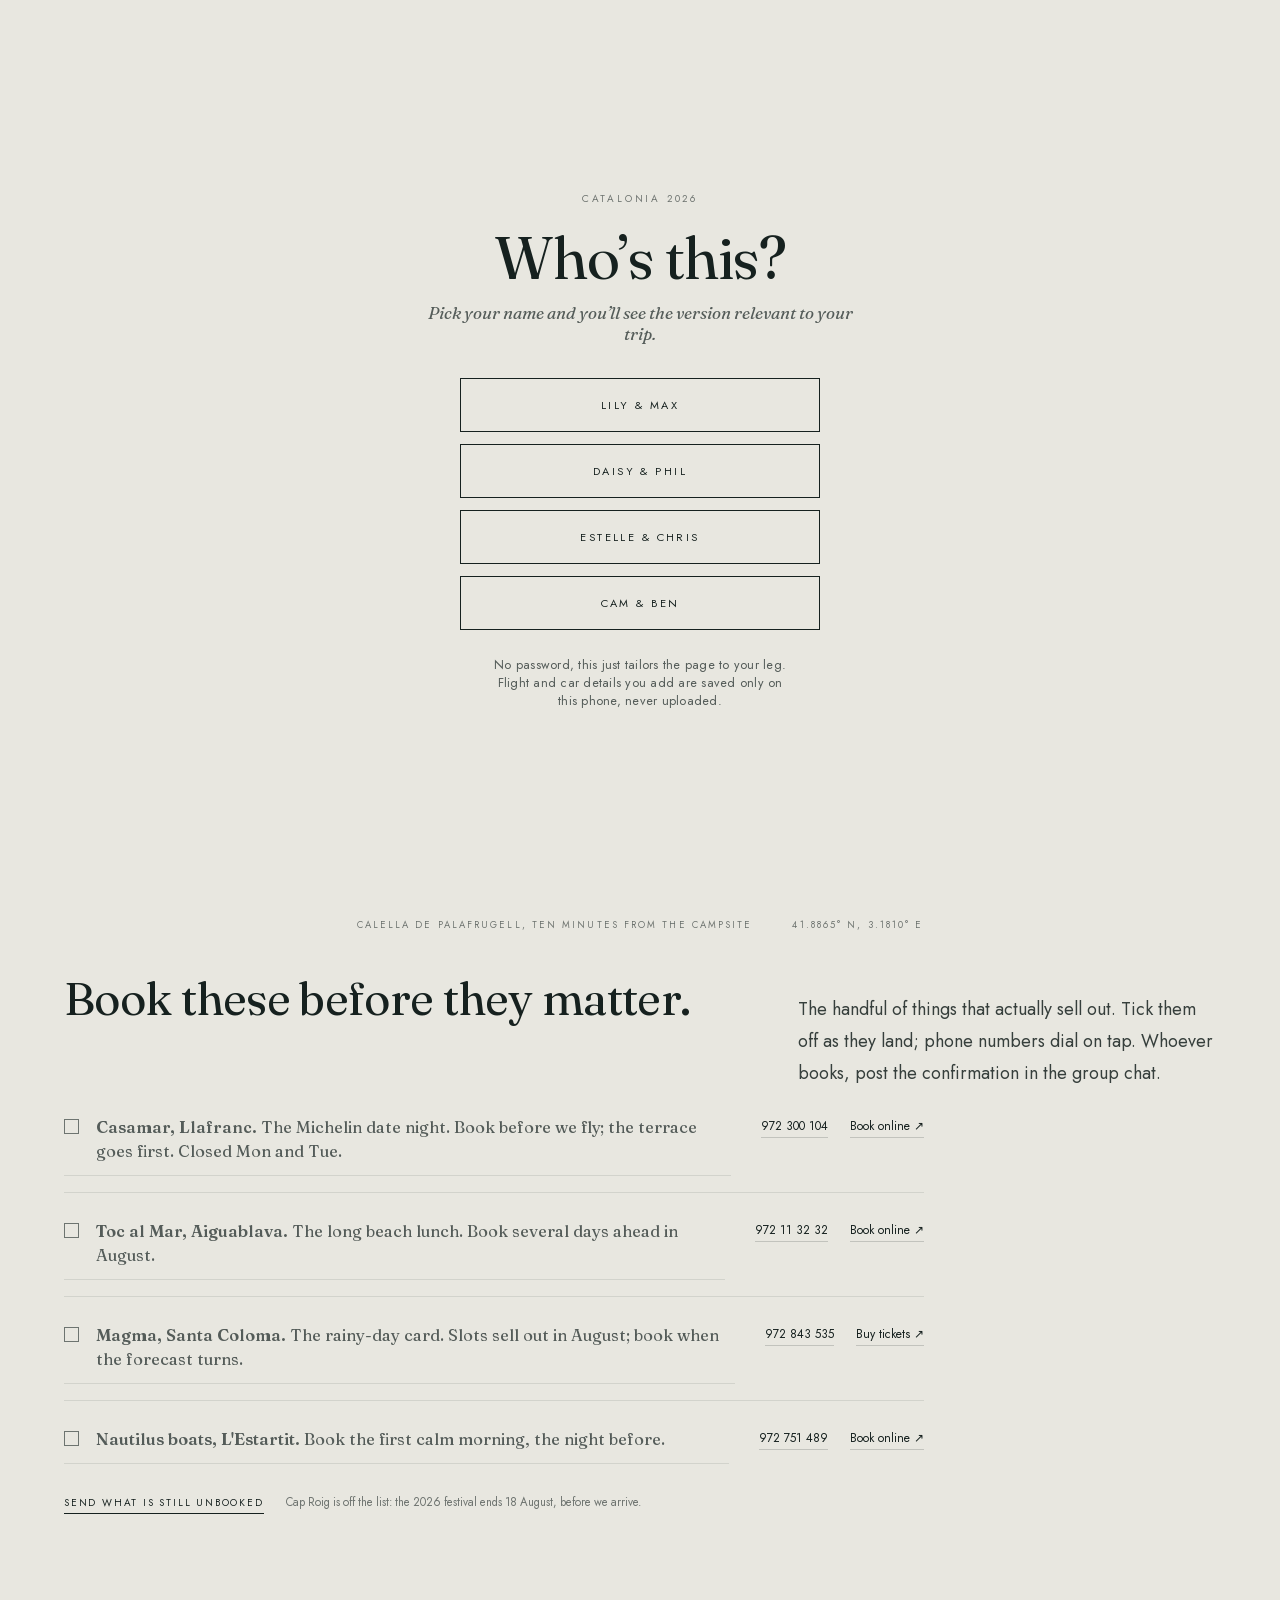
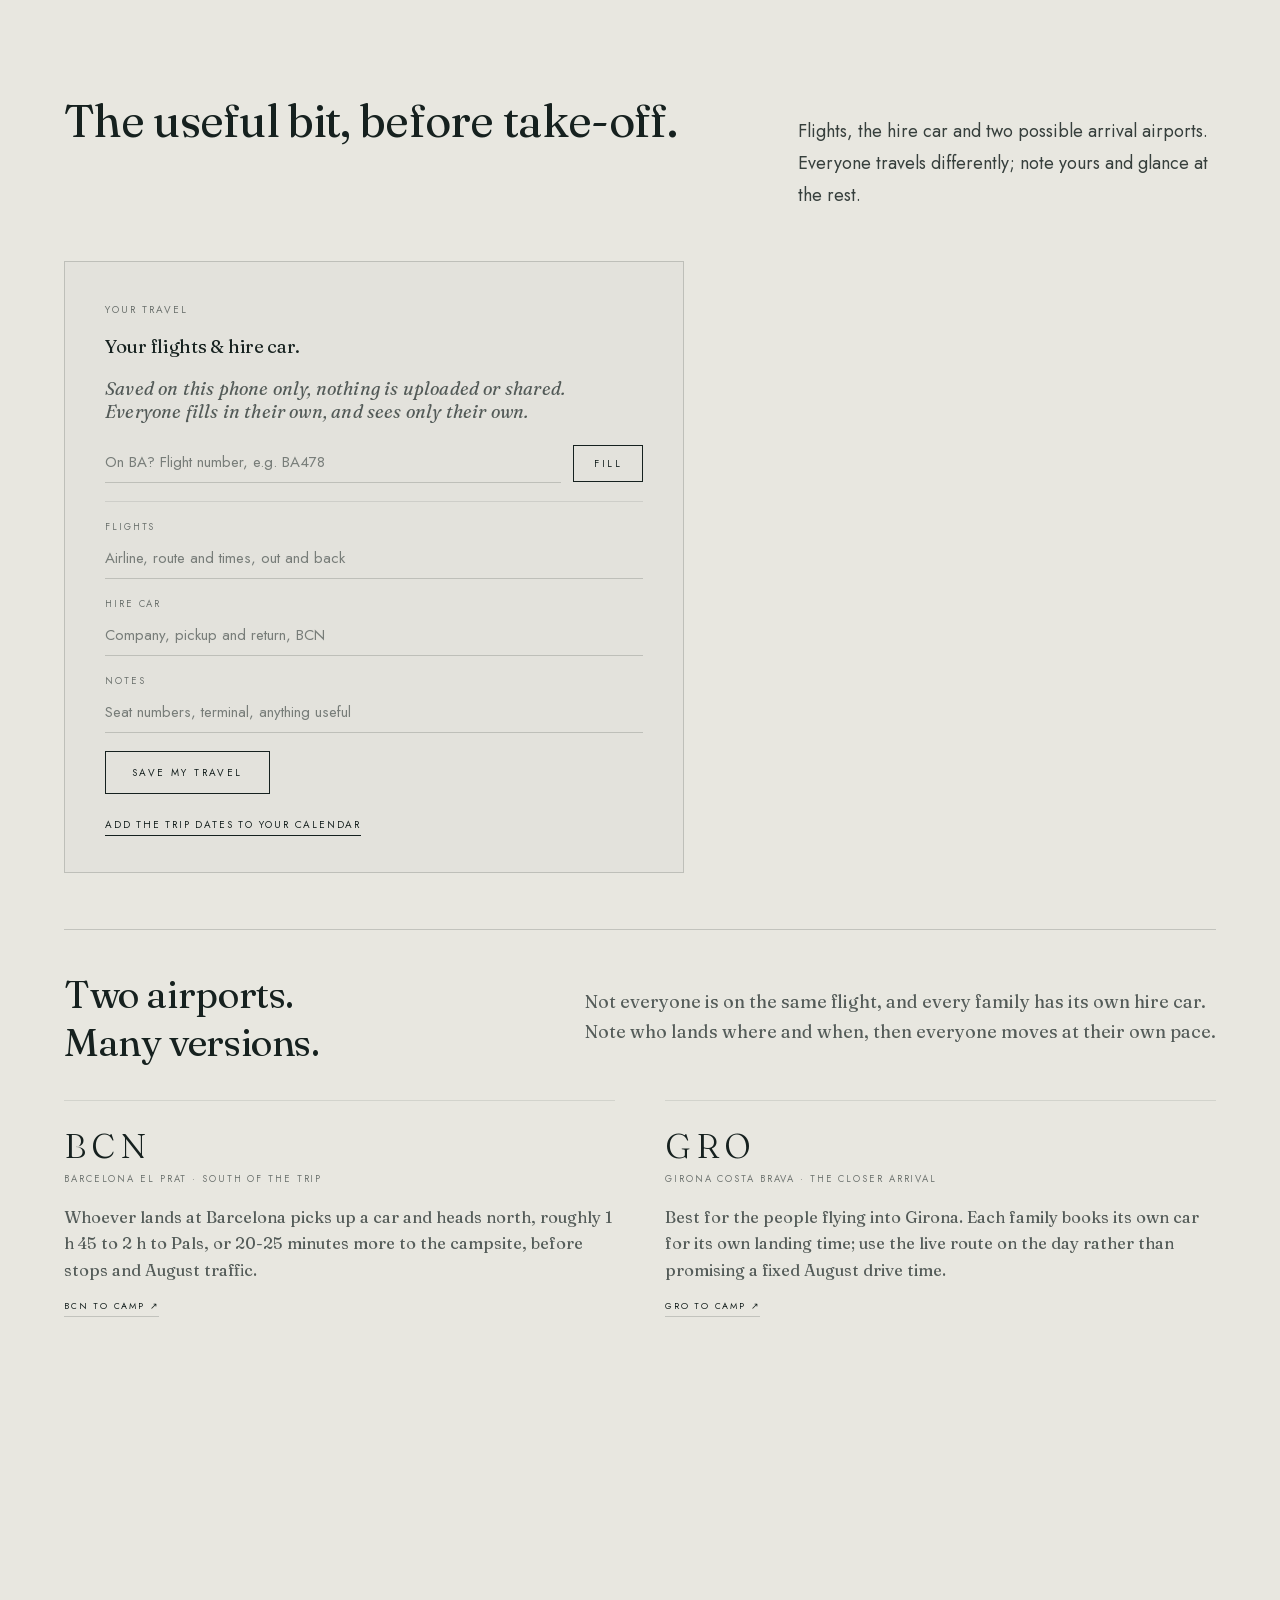
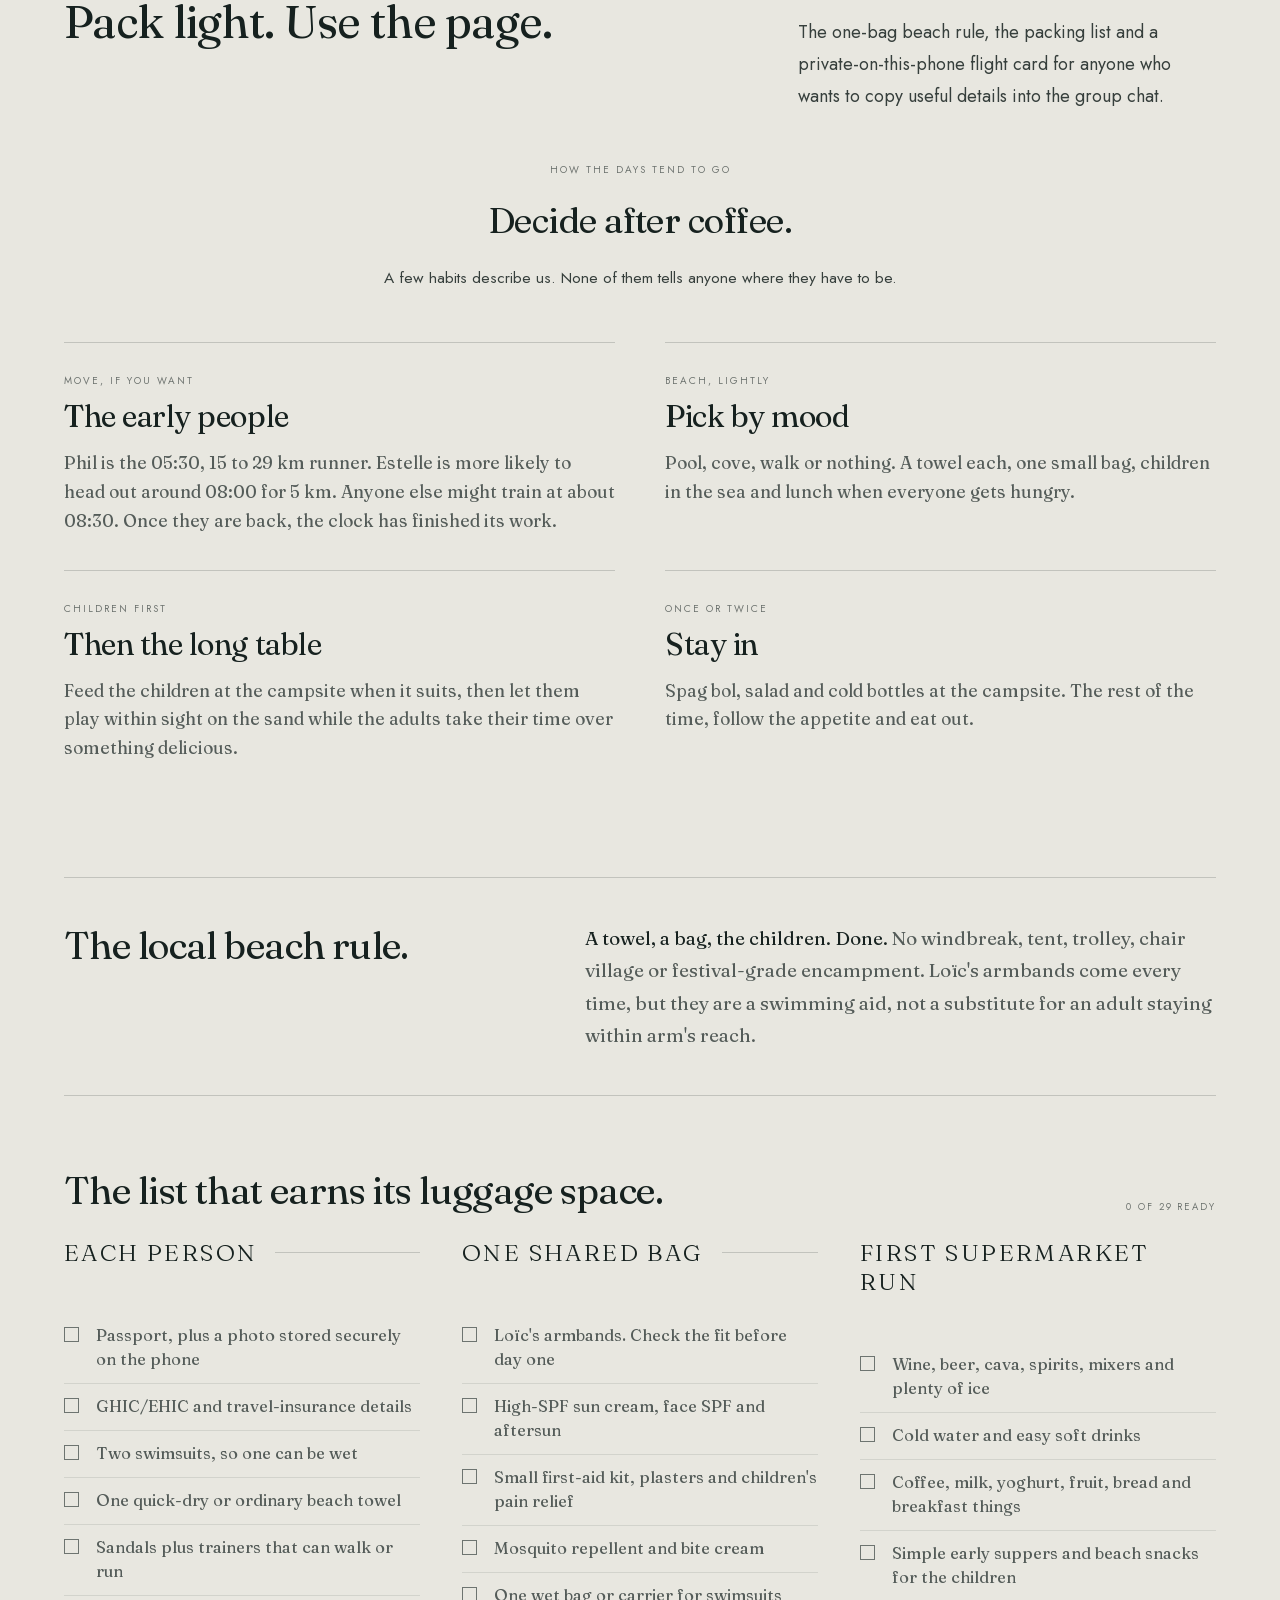
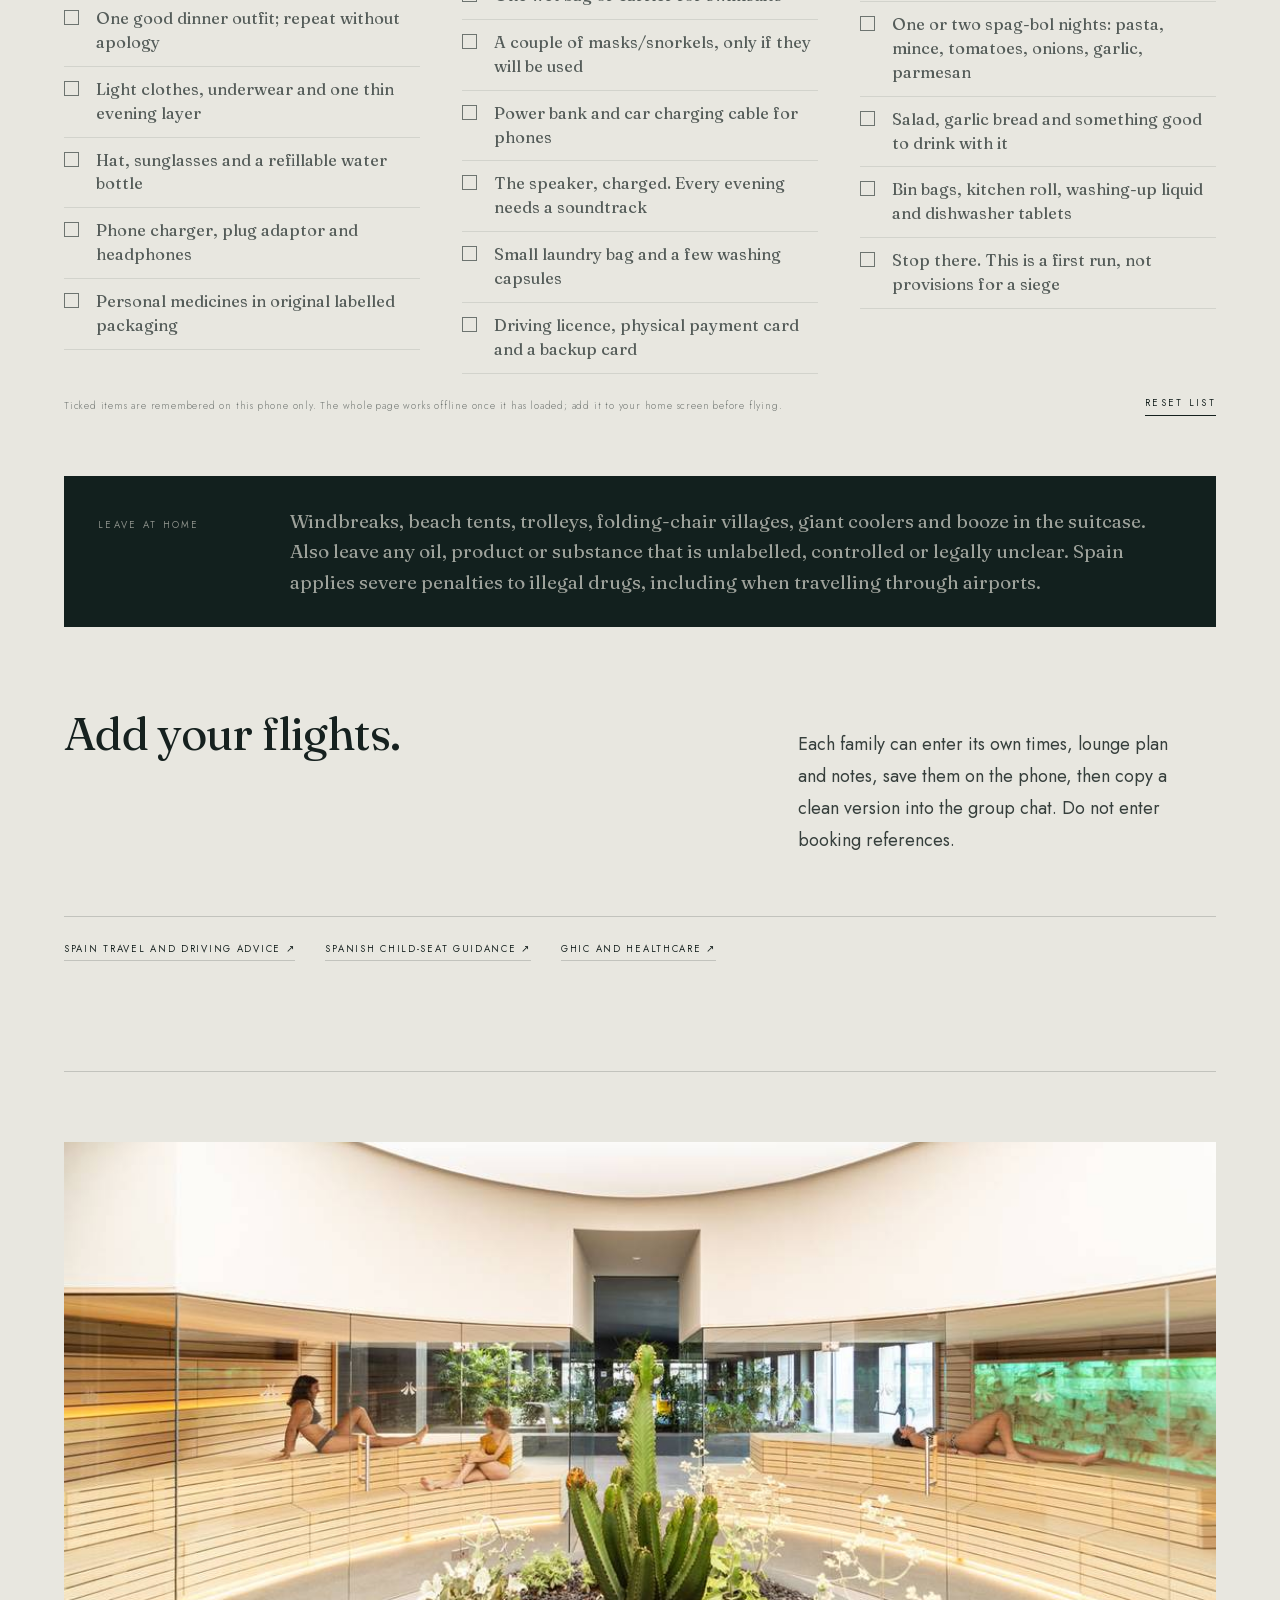
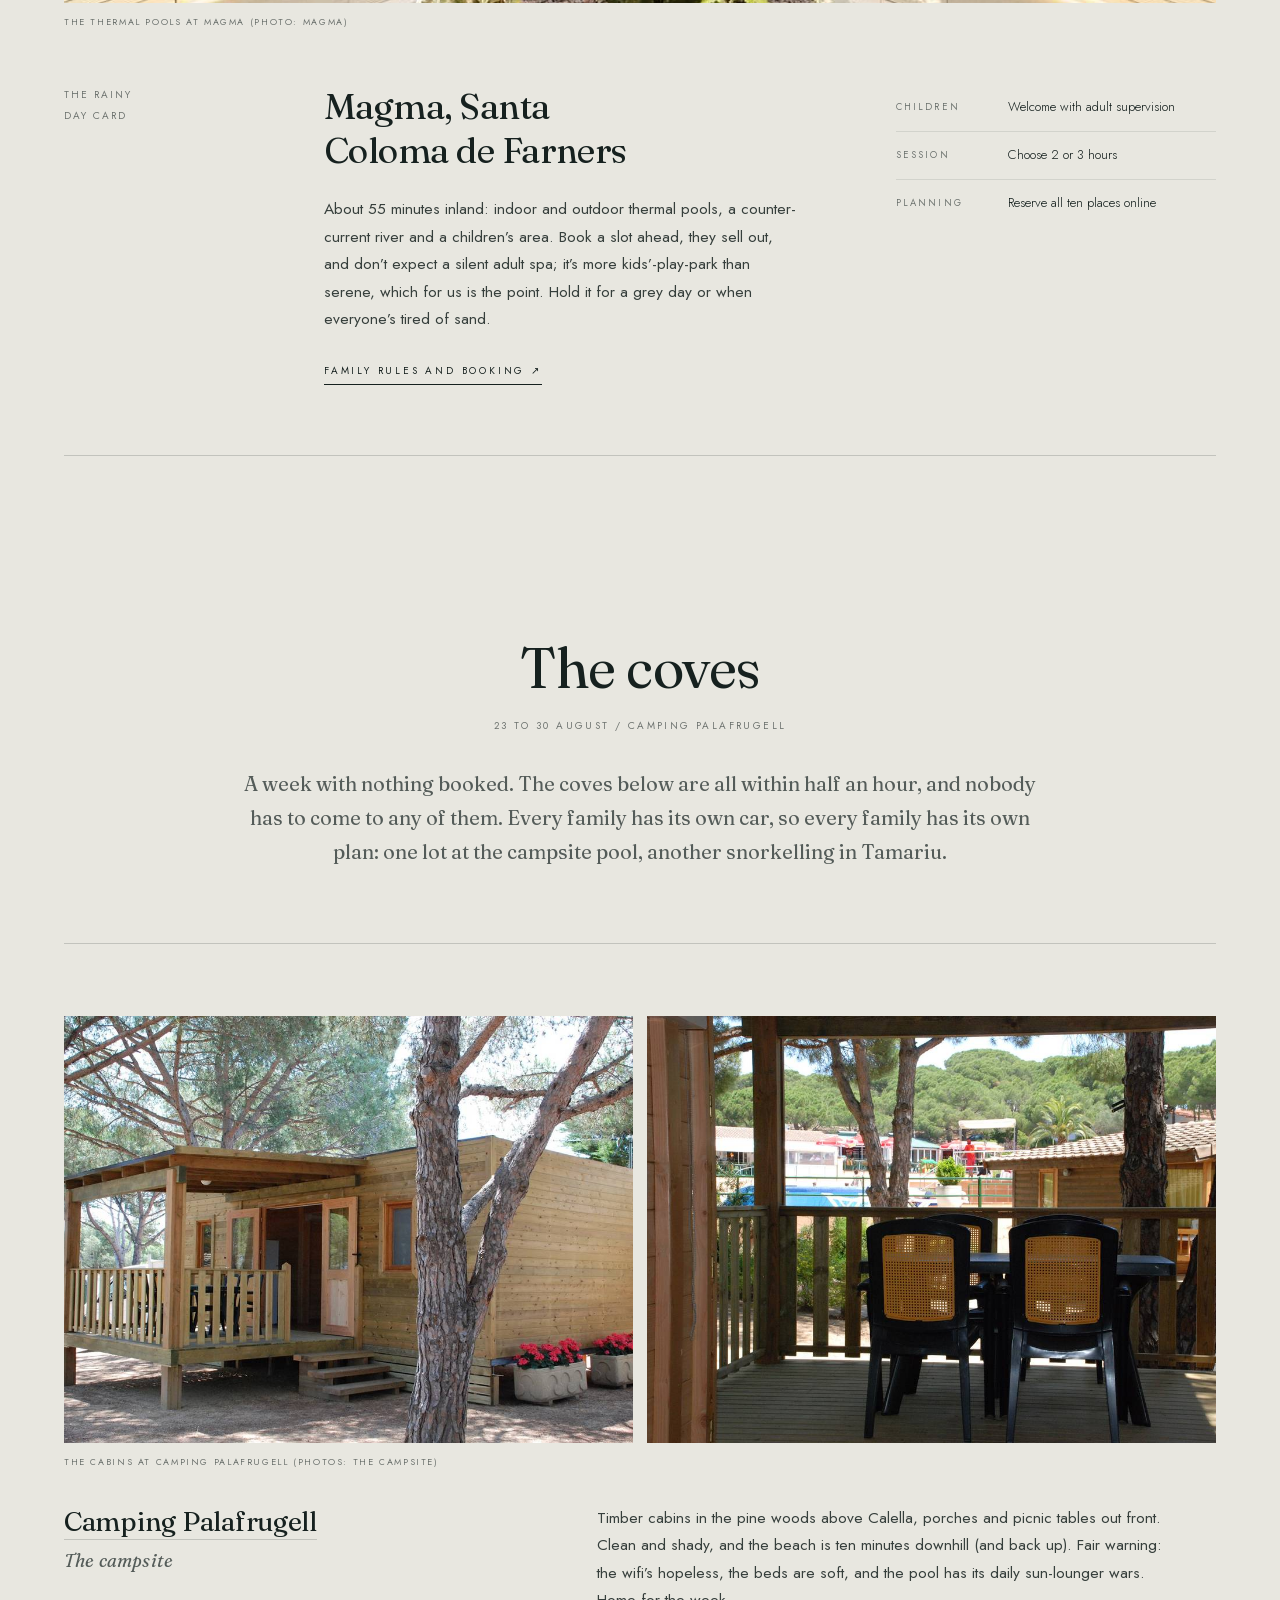
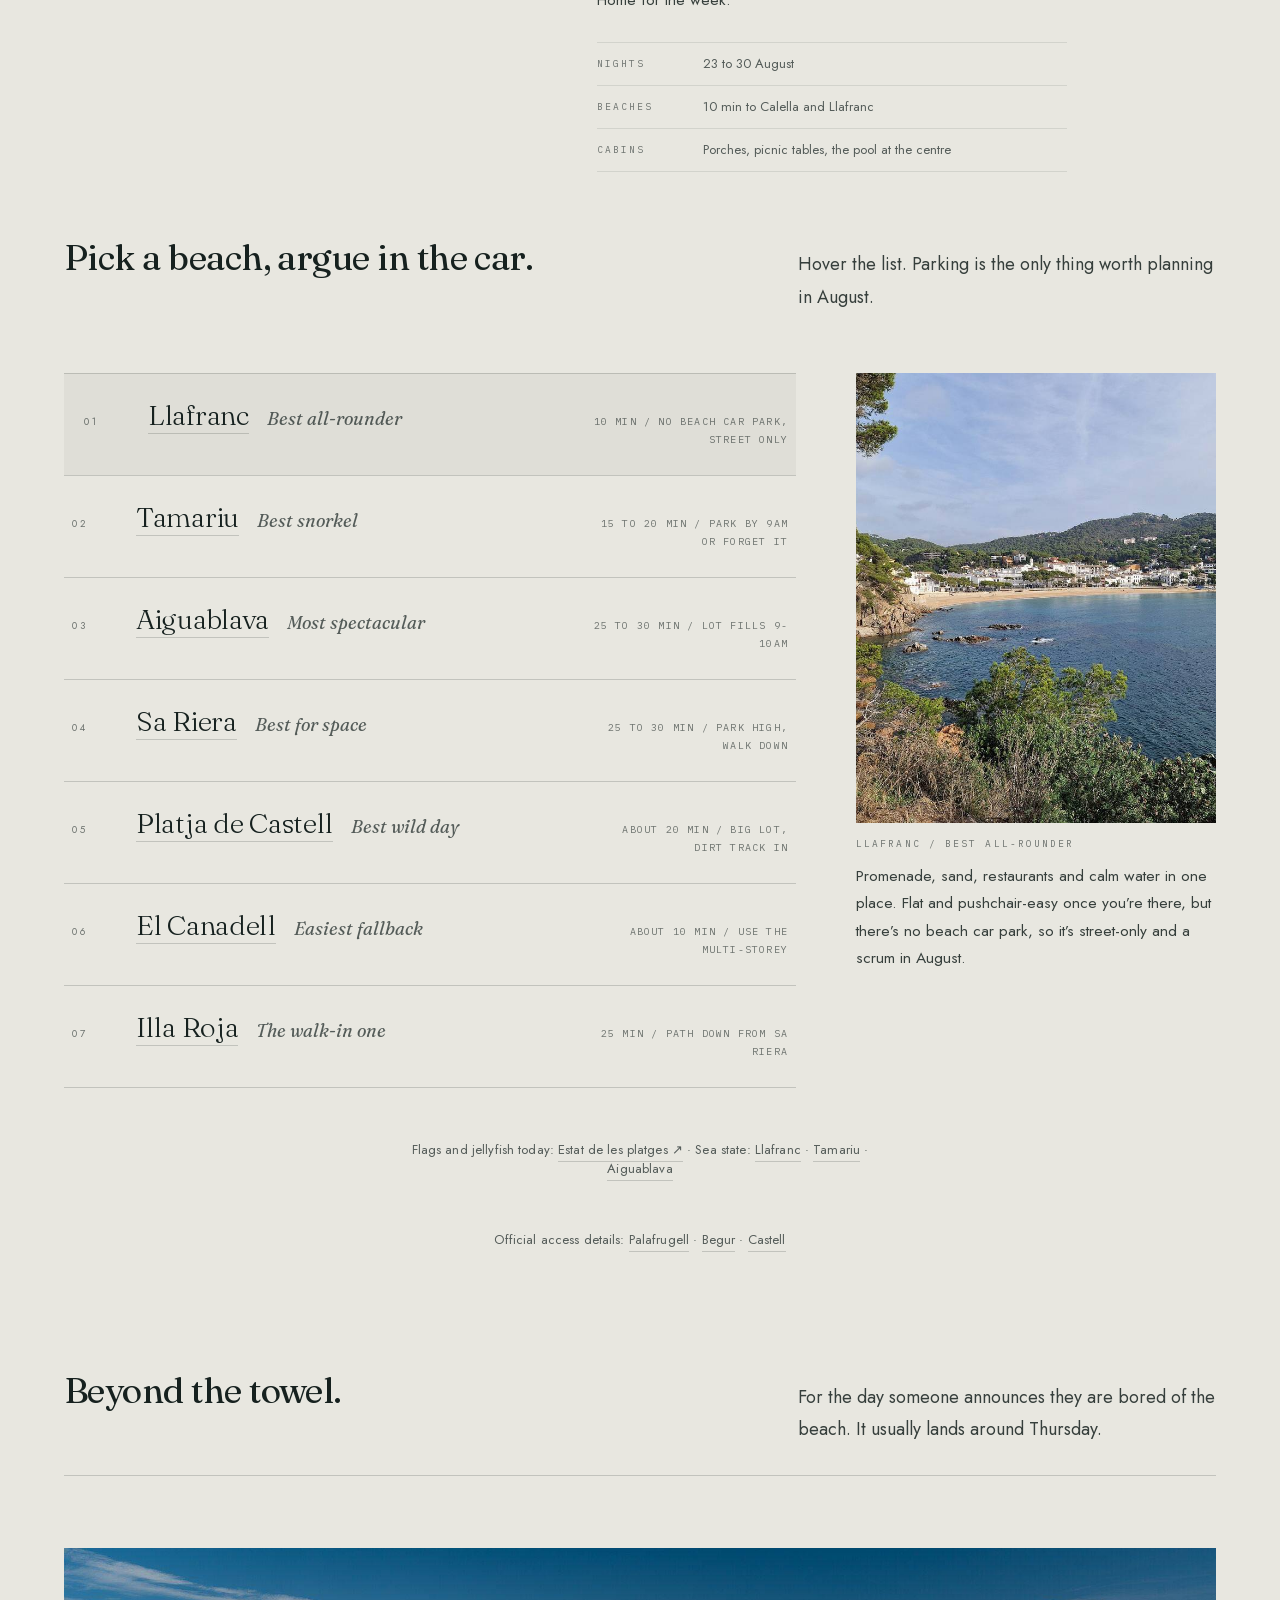
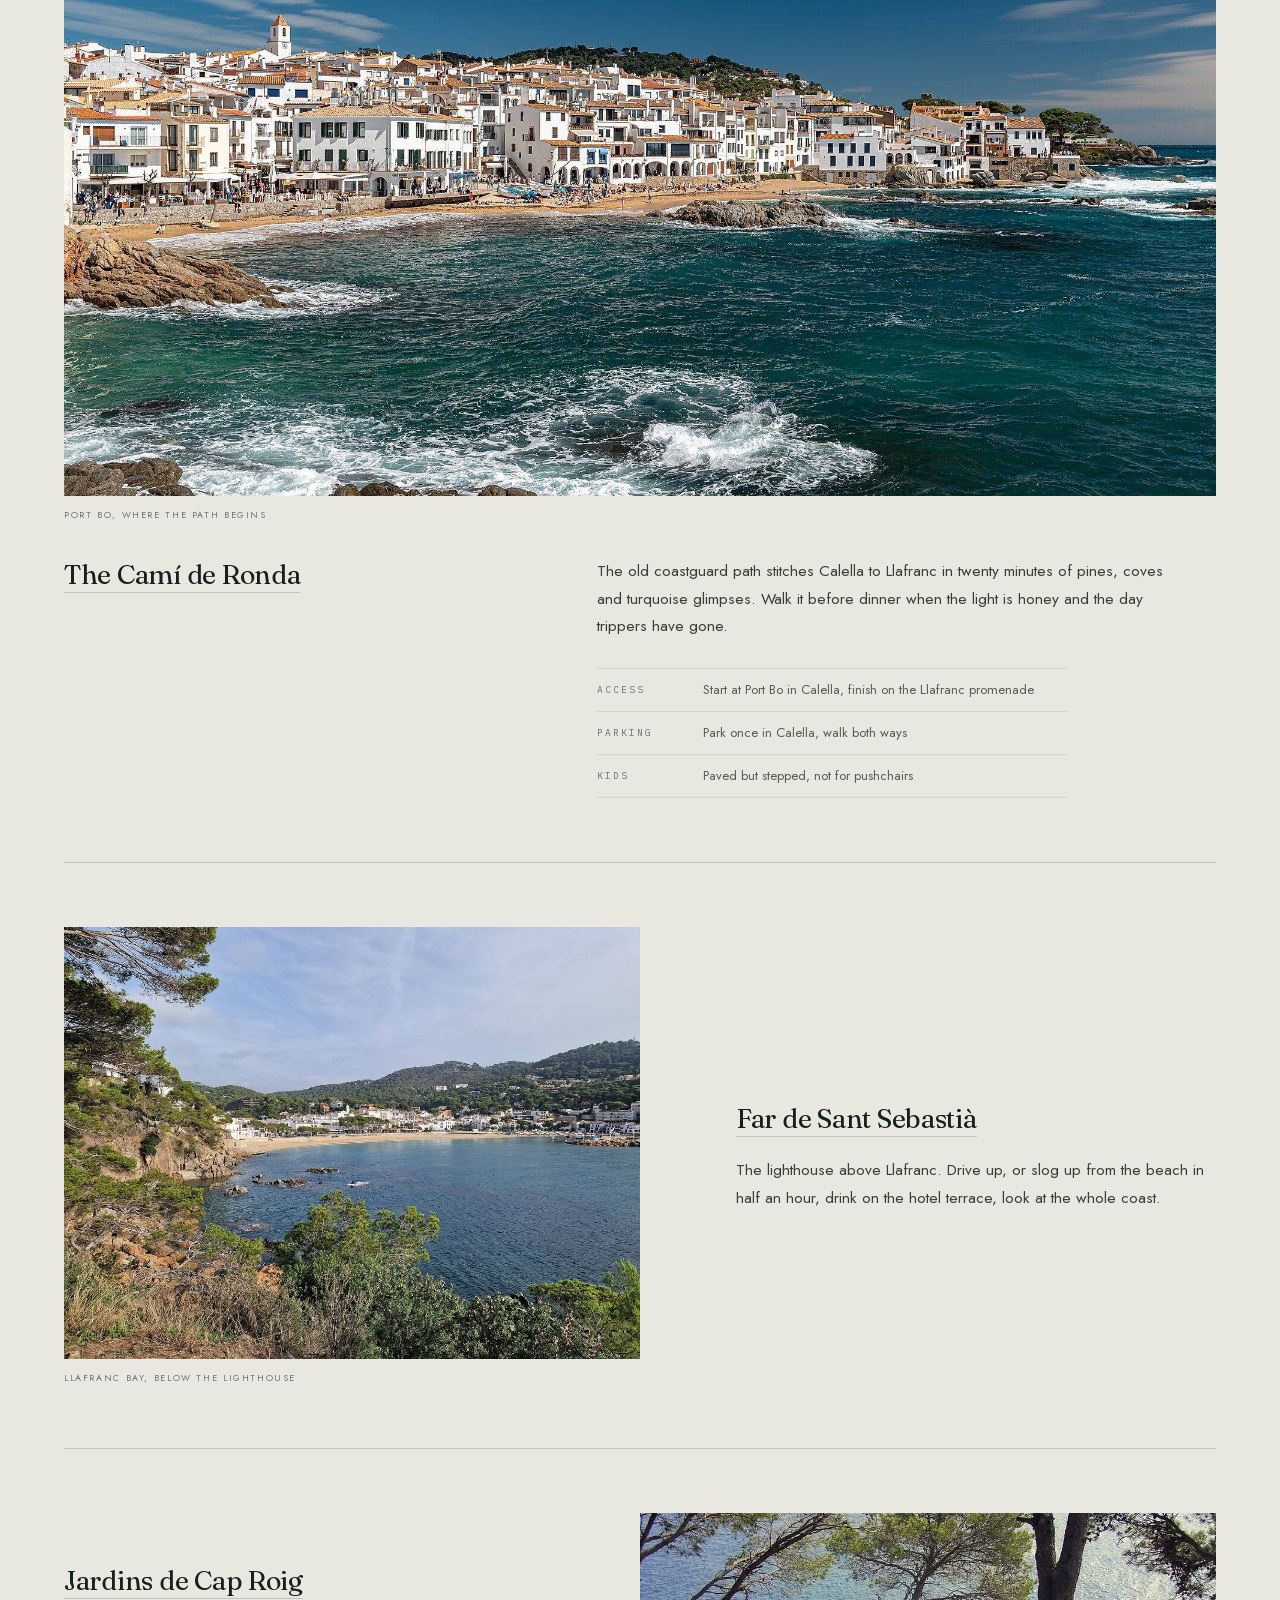
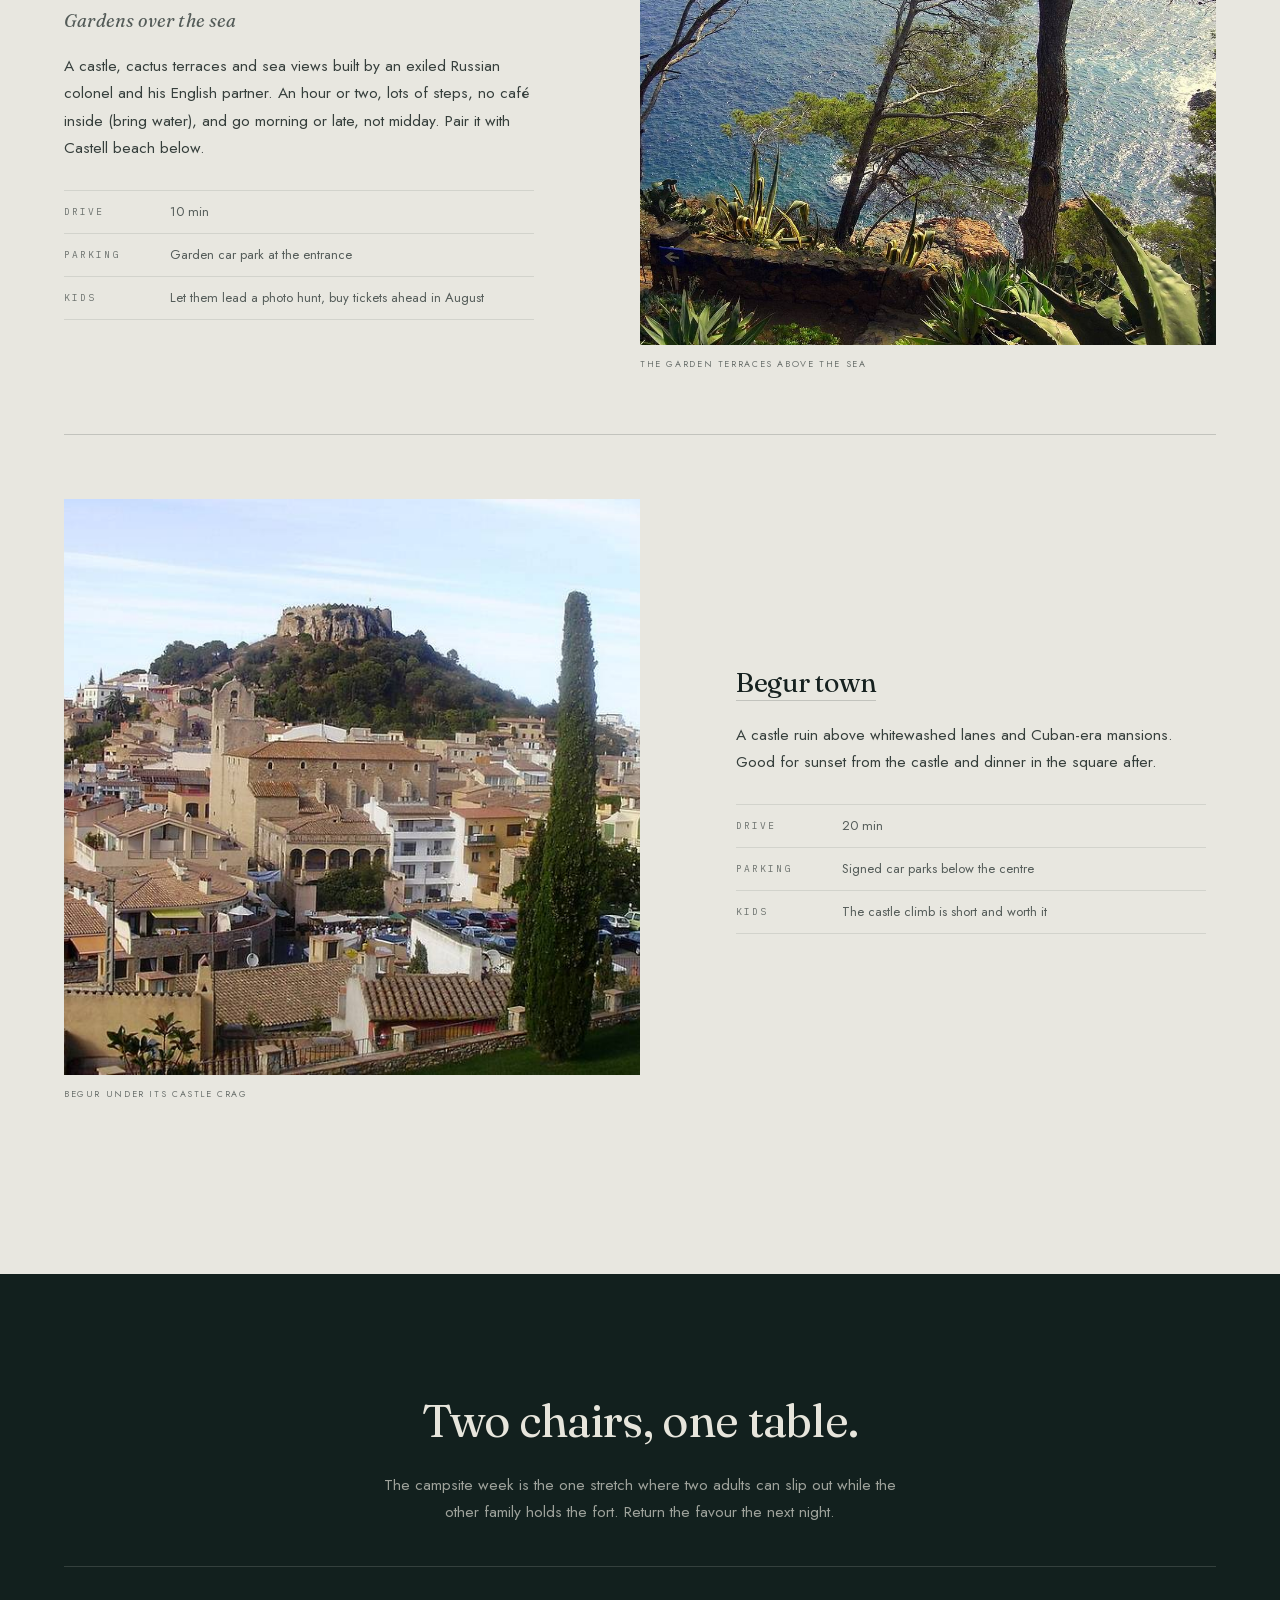
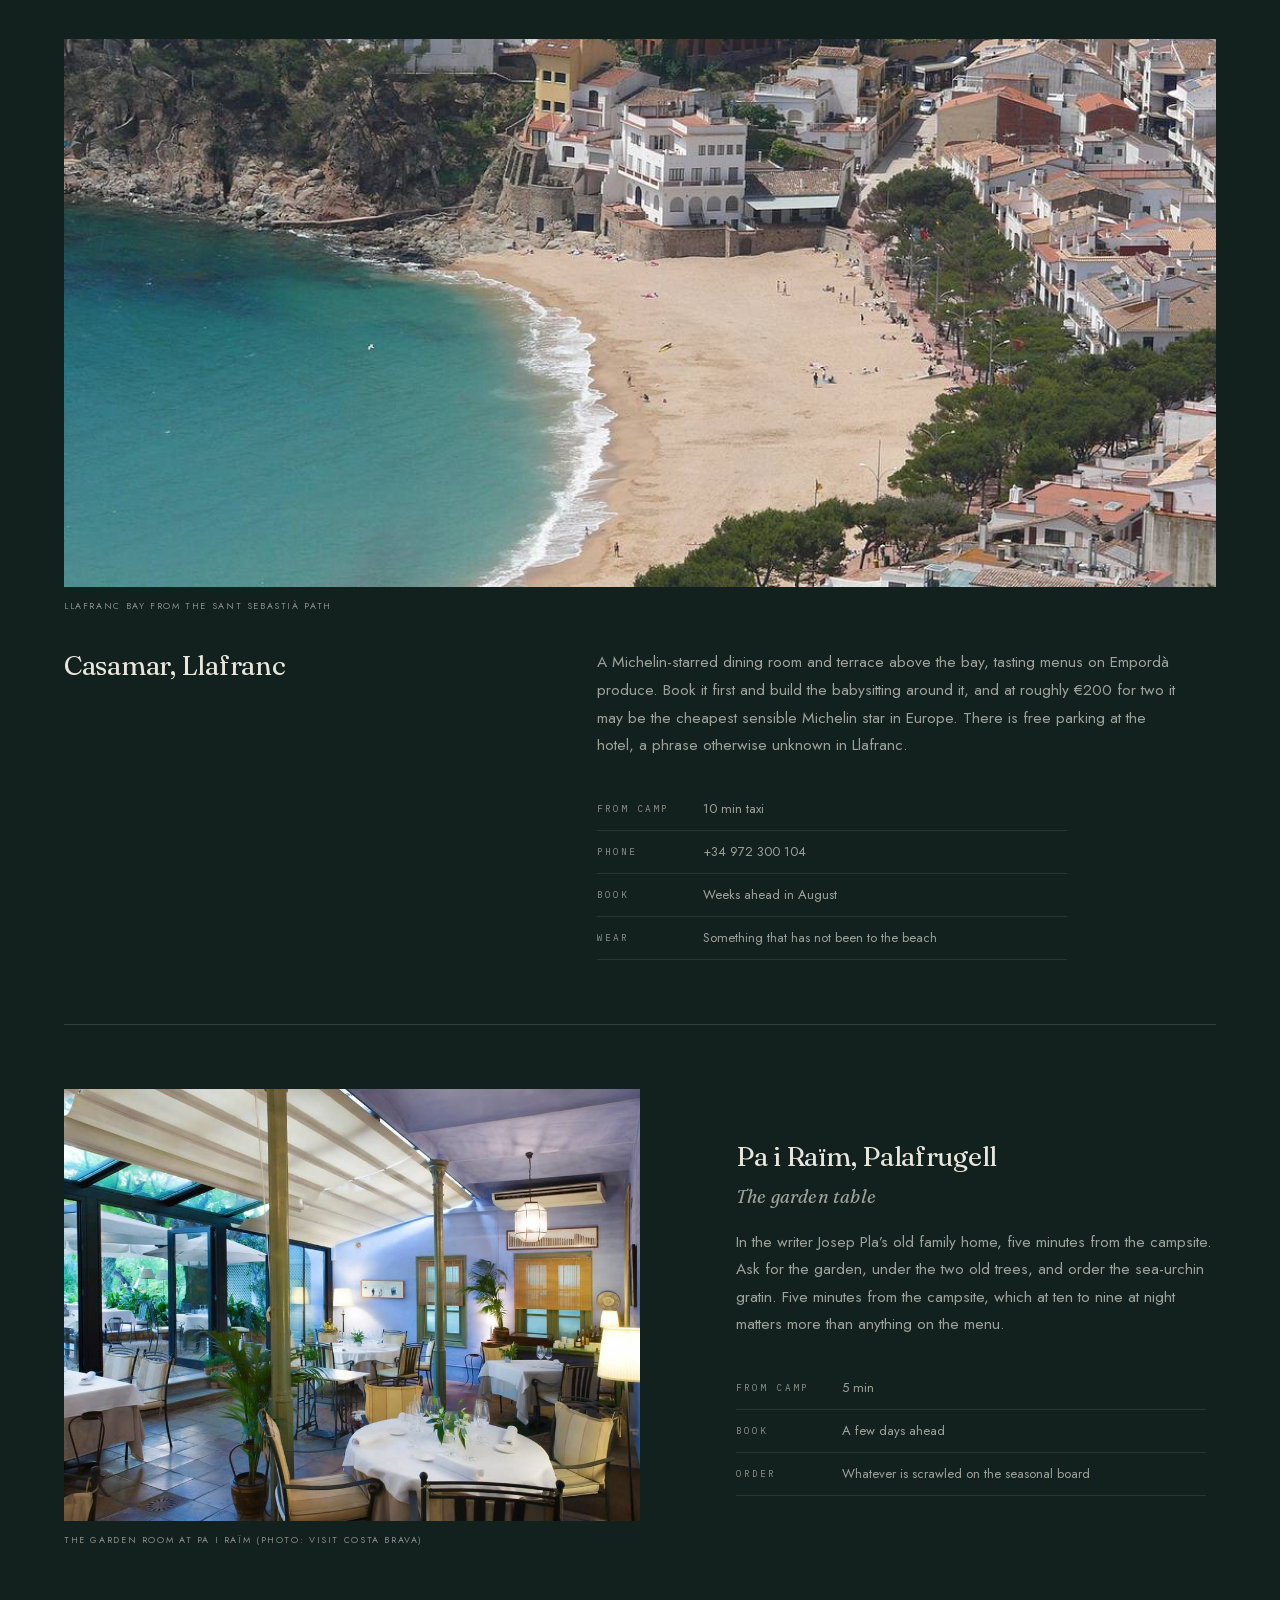
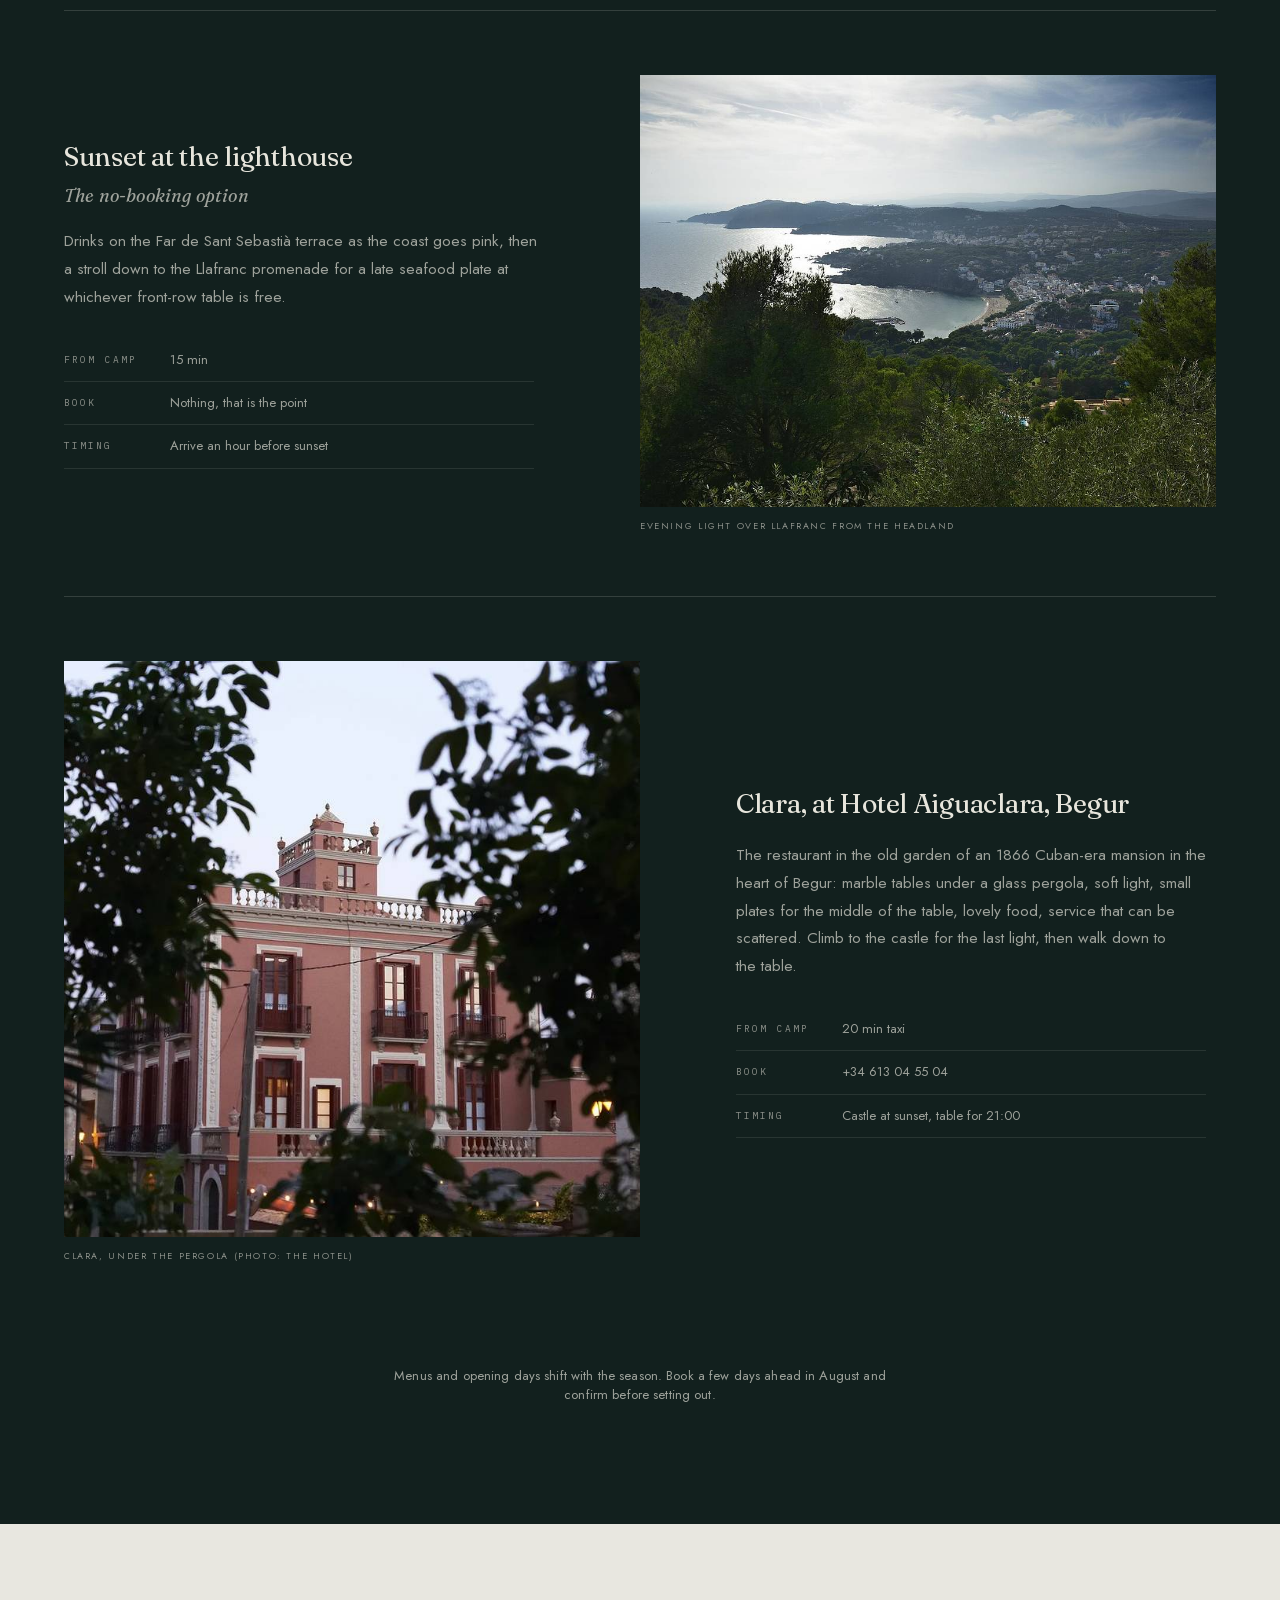
==== commit 5adcff99: "Deploy: tool build (PWA, bookings, today card, emergency, calendar) Co-Authored-By: Claude Fable 5 <" ====
--- a/index.html
+++ b/index.html
@@ -6,6 +6,11 @@
 <meta name="theme-color" content="#fbf9f4">
 <meta name="description" content="Pals, the coves, the campsite week and the runner's pages. Family notes for Catalonia, August 2026.">
 <link rel="stylesheet" href="assets/leaflet/leaflet.css">
+<link rel="manifest" href="manifest.webmanifest">
+<meta name="theme-color" content="#e8e7e0">
+<link rel="apple-touch-icon" href="assets/apple-touch-icon.png">
+<meta name="apple-mobile-web-app-capable" content="yes">
+<meta name="apple-mobile-web-app-status-bar-style" content="default">
 <title>Catalonia 2026 · Family notes</title>
 <style>
 /* latin-ext */
@@ -551,6 +556,24 @@
 .dark-footnote { color: var(--dark-60); }
 .packing-local, .flight-privacy { font-size: 12.5px; letter-spacing: 0.02em; color: var(--ink-60); }
 .your-travel input::placeholder, .own-form input::placeholder { font-family: var(--sans); font-style: normal; font-weight: 400; color: rgba(22,33,31,0.52); opacity: 1; }
+.today-sec { padding-top: 34px; padding-bottom: 0; }
+.today-card { border: 1px solid var(--rule); background: rgba(22,33,31,0.02); padding: 26px 30px; max-width: 720px; margin: 0 auto; }
+.today-head { display: flex; flex-wrap: wrap; align-items: baseline; gap: 10px 26px; }
+.today-line { font-family: var(--mono); font-size: 12px; letter-spacing: 0.06em; color: var(--ink); }
+.today-tips { list-style: none; margin: 14px 0 0; padding: 0; }
+.today-tips li { font-family: var(--sans); font-weight: 400; font-size: 14.5px; line-height: 1.6; color: rgba(22,33,31,0.85); padding: 7px 0; border-top: 1px solid var(--rule-soft); }
+.today-tips li:first-child { border-top: 0; }
+.today-foot { display: flex; flex-wrap: wrap; align-items: baseline; gap: 10px 22px; margin-top: 14px; }
+.today-share, .wa-share, .ics-add { background: none; border: 0; border-bottom: 1px solid var(--ink); color: var(--ink); font-family: var(--sans); font-size: 10px; letter-spacing: 0.18em; text-transform: uppercase; cursor: pointer; padding: 0 0 3px; }
+.today-note { font-family: var(--sans); font-size: 11.5px; color: var(--ink-45); }
+.cal-row { margin-top: 18px; }
+.bookings-sec { padding-top: 40px; }
+.book-list { max-width: 860px; }
+.book-row { display: flex; flex-wrap: wrap; justify-content: space-between; align-items: baseline; gap: 8px 30px; padding: 16px 0; border-top: 1px solid var(--rule-soft); }
+.book-row:first-child { border-top: 0; }
+.book-row .pack-item { flex: 1 1 420px; }
+.book-links { display: flex; gap: 22px; font-family: var(--sans); font-size: 12px; }
+.book-links a { border-bottom: 1px solid var(--rule); padding-bottom: 2px; white-space: nowrap; }
 .hero-dates, .beach-drive, .beach-cap, .map-drive, .map-active-drive, .fact-k, .wp-label, .run-stat-k, .wx-day, .wx-rain, .wx-sea { font-family: var(--mono); }
 .spot-body, .beach-note, .run-body, .aside-main p, .split > p { font-family: var(--sans); font-weight: 400; font-style: normal; font-size: 15.5px; line-height: 1.78; color: rgba(22,33,31,0.85); }
 .own-form input, .your-travel input { font-family: var(--sans); font-weight: 400; font-size: 15px; }
@@ -632,6 +655,53 @@
 </section>
 <div class="hero-capline"><span>Calella de Palafrugell, ten minutes from the campsite</span><span>41.8865° N, 3.1810° E</span></div>
 
+<section id="today" class="wrap today-sec" hidden>
+  <div class="today-card">
+    <div class="today-head">
+      <div class="eyebrow">Today</div>
+      <div class="today-line" id="today-line"></div>
+    </div>
+    <ul class="today-tips" id="today-tips"></ul>
+    <div class="today-foot">
+      <button type="button" class="today-share" id="today-share">Send to the group chat</button>
+      <span class="today-note" id="today-note"></span>
+    </div>
+  </div>
+</section>
+
+<section id="bookings" class="wrap bookings-sec">
+  <div class="split asym" data-reveal>
+    <h2>Book these before they matter.</h2>
+    <p>The handful of things that actually sell out. Tick them off as they land; phone numbers dial on tap. Whoever books, post the confirmation in the group chat.</p>
+  </div>
+  <div class="book-list" data-reveal>
+    <div class="book-row" data-book="casamar">
+      <label class="pack-item"><input type="checkbox" data-book-key="casamar"><span><strong>Casamar, Llafranc.</strong> The Michelin date night. Book before we fly; the terrace goes first. Closed Mon and Tue.</span></label>
+      <div class="book-links"><a href="tel:+34972300104">972 300 104</a><a href="https://module.lafourchette.com/en_GB/module/76149-b057c" target="_blank" rel="noopener">Book online ↗</a></div>
+    </div>
+    <div class="book-row" data-book="tocalmar">
+      <label class="pack-item"><input type="checkbox" data-book-key="tocalmar"><span><strong>Toc al Mar, Aiguablava.</strong> The long beach lunch. Book several days ahead in August.</span></label>
+      <div class="book-links"><a href="tel:+34972113232">972 11 32 32</a><a href="https://tocalmar.myrestoo.net/en/reservar" target="_blank" rel="noopener">Book online ↗</a></div>
+    </div>
+    <div class="book-row" data-leg="pals" style="display:none" data-book="sapunta">
+      <label class="pack-item"><input type="checkbox" data-book-key="sapunta"><span><strong>Sa Punta, Platja de Pals.</strong> The Pals lunch. Bookings answered slowly, so phone.</span></label>
+      <div class="book-links"><a href="tel:+34972636410">972 636 410</a><a href="https://widget.thefork.com/en/c88e5ffb-0e0b-4965-8e17-7ff91caf90ee" target="_blank" rel="noopener">Book online ↗</a></div>
+    </div>
+    <div class="book-row" data-book="magma">
+      <label class="pack-item"><input type="checkbox" data-book-key="magma"><span><strong>Magma, Santa Coloma.</strong> The rainy-day card. Slots sell out in August; book when the forecast turns.</span></label>
+      <div class="book-links"><a href="tel:+34972843535">972 843 535</a><a href="https://www.magma-cat.com/en/buy-ticket-magma/" target="_blank" rel="noopener">Buy tickets ↗</a></div>
+    </div>
+    <div class="book-row" data-book="nautilus">
+      <label class="pack-item"><input type="checkbox" data-book-key="nautilus"><span><strong>Nautilus boats, L'Estartit.</strong> Book the first calm morning, the night before.</span></label>
+      <div class="book-links"><a href="tel:+34972751489">972 751 489</a><a href="https://booking.nautilus.es/" target="_blank" rel="noopener">Book online ↗</a></div>
+    </div>
+  </div>
+  <div class="today-foot" data-reveal>
+    <button type="button" class="wa-share" id="book-share">Send what is still unbooked</button>
+    <span class="today-note">Cap Roig is off the list: the 2026 festival ends 18 August, before we arrive.</span>
+  </div>
+</section>
+
 <section id="travel" class="wrap trip-kit travel-hub">
   <div class="split asym" data-reveal>
     <h2>The useful bit, before take-off.</h2>
@@ -654,6 +724,7 @@
       <button type="submit">Save my travel</button>
     </form>
     <div id="travel-saved"></div>
+    <div class="cal-row"><a class="ics-add" id="cal-ics" download="catalonia-2026.ics" href="#">Add the trip dates to your calendar</a></div>
   </div>
 
   <div class="arrival-board" data-reveal>
@@ -870,6 +941,7 @@
       <p class="beach-note" id="beach-note">Promenade, sand, restaurants and calm water in one place. Flat and pushchair-easy once you’re there, but there’s no beach car park, so it’s street-only and a scrum in August.</p>
     </div>
   </div>
+  <div class="sources-line">Flags and jellyfish today: <a href="https://interior.gencat.cat/ca/arees_dactuacio/proteccio_civil/estatplatges/" target="_blank" rel="noopener">Estat de les platges ↗</a> · Sea state: <a href="https://www.meteo.cat/prediccio/platges/palafrugell-de-llafranc" target="_blank" rel="noopener">Llafranc</a> · <a href="https://www.meteo.cat/prediccio/platges/palafrugell-de-tamariu" target="_blank" rel="noopener">Tamariu</a> · <a href="https://www.meteo.cat/prediccio/platges/begur-daiguablava" target="_blank" rel="noopener">Aiguablava</a></div>
   <div class="sources-line">Official access details: <a href="https://visitpalafrugell.cat/en/beaches-and-routes/" target="_blank" rel="noopener">Palafrugell</a> · <a href="https://visitbegur.cat/en/discover/beaches/" target="_blank" rel="noopener">Begur</a> · <a href="https://visitpalamos.cat/en/platja-de-castell/" target="_blank" rel="noopener">Castell</a></div>
 
   <div class="split asym sub towel" data-reveal>
@@ -982,10 +1054,10 @@
 </article>
 <article class="spot-row" data-reveal>
   <figure class="row-fig"><img src="assets/lily-caproig.jpg" alt="A night at Cap Roig" loading="lazy"><figcaption>The gardens at Cap Roig (photo: Visit Costa Brava)</figcaption></figure>
-  <div class="row-txt"><h3><a href="https://www.instagram.com/explore/tags/caproig/" target="_blank" rel="noopener">A night at Cap Roig</a></h3><div class="spot-tag">Concerts in the gardens</div><p class="spot-body">Each summer the Cap Roig Festival stages its concerts in the castle gardens above the sea. An evening that starts with cava on the terraces and ends under the pines with the coast lit below.</p>
+  <div class="row-txt"><h3><a href="https://www.instagram.com/explore/tags/caproig/" target="_blank" rel="noopener">A night at Cap Roig</a></h3><div class="spot-tag">Concerts in the gardens</div><p class="spot-body">The festival in the castle gardens is the famous night out here, but the 2026 run ends on 18 August, two days before we land. This one waits for another year; the gardens are still worth a daytime wander.</p>
 <div class="spot-facts">
 <div class="fact-row"><div class="fact-k">Drive</div><div class="fact-v">10 min</div></div>
-<div class="fact-row"><div class="fact-k">Book</div><div class="fact-v">Check the August programme early, good seats go first</div></div>
+<div class="fact-row"><div class="fact-k">2026</div><div class="fact-v">Concerts finished 18 Aug, gardens open in the day</div></div>
 </div></div>
 </article>
 <article class="spot-row rev" data-reveal>
@@ -1332,7 +1404,7 @@
     </fieldset>
   </div>
   <div class="packing-tools">
-    <div class="packing-local">Ticked items are remembered on this phone only.</div>
+    <div class="packing-local">Ticked items are remembered on this phone only. The whole page works offline once it has loaded; add it to your home screen before flying.</div>
     <button class="trip-reset" id="packing-reset" type="button">Reset list</button>
   </div>
 
@@ -1403,6 +1475,39 @@
   </div>
   <div id="weather-days" class="wx-days"><div class="wx-loading">Reading the sky…</div></div>
   <p class="light-footnote">Forecast: Open-Meteo best-match model blend. Beyond day seven the models drift; check again nearer the time.</p>
+</section>
+
+<section id="help" class="wrap help-sec">
+  <div class="split asym" data-reveal>
+    <h2>If something goes wrong.</h2>
+    <p>The screen to know before you need it. It works offline; numbers dial on tap.</p>
+  </div>
+  <div class="arr-grid" data-reveal>
+    <div class="arr-card">
+      <div class="arr-h">Emergencies</div>
+      <div class="arr-row"><span>Anything urgent</span><span><a href="tel:112">112</a>, one number for police, fire, ambulance; English spoken</span></div>
+      <div class="arr-row"><span>Health advice</span><span><a href="tel:061">061</a>, Salut Respon, 24 h nurse and doctor line</span></div>
+      <div class="arr-row"><span>Medical centre</span><span>CAP de Palafrugell, Carrer d'Àngel Guimerà 6 · <a href="tel:+34972610607">972 610 607</a>, urgències 24 h</span></div>
+    </div>
+    <div class="arr-card">
+      <div class="arr-h">Pharmacies</div>
+      <div class="arr-row"><span>Calella</span><span>Farmàcia Pou Juanola, C. Pirroig 23 · <a href="tel:+34972615859">972 615 859</a></span></div>
+      <div class="arr-row"><span>Llafranc</span><span>Farmàcia Mendieta, C. Francesc de Blanes 44 · <a href="tel:+34972302770">972 302 770</a></span></div>
+      <div class="arr-note">Summer hours run to about 9pm; the door sign lists the on-duty (de guàrdia) rota.</div>
+    </div>
+    <div class="arr-card">
+      <div class="arr-h">Taxis</div>
+      <div class="arr-row"><span>Taxi Claus</span><span><a href="tel:+34663731841">663 731 841</a></span></div>
+      <div class="arr-row"><span>Masca Taxi</span><span><a href="tel:+34972301123">972 301 123</a> / <a href="tel:+34659936772">659 936 772</a></span></div>
+      <div class="arr-note">Book the ride home before dinner, not after it. Taxis around Llafranc at 11pm are scarce.</div>
+    </div>
+    <div class="arr-card">
+      <div class="arr-h">For the taxi driver</div>
+      <div class="arr-row"><span>Say</span><span>Càmping Calella de Palafrugell, Carrer de Fuerteventura, Calella de Palafrugell</span></div>
+      <div class="arr-row"><span>Campsite</span><span><a href="tel:+34972615116">972 615 116</a></span></div>
+      <div class="arr-note">Once the hire cars are collected, add each plate to your travel notes above so it is on the phone.</div>
+    </div>
+  </div>
 </section>
 
 <section id="trip-map" class="dark-section trip-map">
@@ -1797,6 +1902,88 @@
 
 <script>
 (function () {
+  if ('serviceWorker' in navigator) { navigator.serviceWorker.register('sw.js').catch(function () {}); }
+
+  window.cat26Share = function (text) {
+    if (navigator.share) { navigator.share({ text: text }).catch(function () {}); return; }
+    window.open('https://wa.me/?text=' + encodeURIComponent(text), '_blank', 'noopener');
+  };
+
+  document.querySelectorAll('[data-book-key]').forEach(function (cb) {
+    var k = 'cat26_book_' + cb.getAttribute('data-book-key');
+    try { cb.checked = localStorage.getItem(k) === '1'; } catch (e) {}
+    cb.addEventListener('change', function () { try { localStorage.setItem(k, cb.checked ? '1' : '0'); } catch (e) {} });
+  });
+  var bookShare = document.getElementById('book-share');
+  if (bookShare) bookShare.addEventListener('click', function () {
+    var left = [];
+    document.querySelectorAll('.book-row').forEach(function (r) {
+      if (getComputedStyle(r).display === 'none') return;
+      var cb = r.querySelector('[data-book-key]');
+      if (cb && !cb.checked) {
+        var name = r.querySelector('strong').textContent.replace(/\.$/, '');
+        var tel = r.querySelector('.book-links a[href^="tel:"]');
+        left.push(name + (tel ? ' (' + tel.textContent + ')' : ''));
+      }
+    });
+    cat26Share(left.length ? 'Still to book for Catalonia: ' + left.join('; ') + '. Whoever books one, post the confirmation here.' : 'Everything on the booking list is done.');
+  });
+
+  var sec = document.getElementById('today');
+  var lineEl = document.getElementById('today-line');
+  var tipsEl = document.getElementById('today-tips');
+  var noteEl = document.getElementById('today-note');
+  if (!sec || !window.fetch) return;
+  var WXW = {0:'clear',1:'clear',2:'sun and cloud',3:'overcast',45:'fog',48:'fog',51:'drizzle',53:'drizzle',55:'drizzle',61:'light rain',63:'rain',65:'heavy rain',80:'showers',81:'showers',82:'heavy showers',95:'storms',96:'storms',99:'storms'};
+  function madridNow() {
+    var s = new Intl.DateTimeFormat('en-GB', { timeZone: 'Europe/Madrid', hour: 'numeric', minute: 'numeric', hour12: false, weekday: 'short', day: 'numeric', month: 'short' }).formatToParts(new Date());
+    var o = {}; s.forEach(function (x) { o[x.type] = x.value; });
+    return o;
+  }
+  function render(d, stale) {
+    var now = madridNow();
+    var hour = +now.hour + (+now.minute) / 60;
+    var tmax = Math.round(d.daily.temperature_2m_max[0]);
+    var pmax = d.daily.precipitation_probability_max[0];
+    var code = d.daily.weather_code[0];
+    var sunset = (d.daily.sunset[0] || '').slice(11, 16);
+    lineEl.textContent = now.weekday + ' ' + now.day + ' ' + now.month + ' \u00b7 ' + tmax + '\u00b0 ' + (WXW[code] || 'changeable') + (sunset ? ' \u00b7 sunset ' + sunset : '');
+    var tips = [];
+    var trip = new Date() >= new Date('2026-08-19T00:00:00Z') && new Date() <= new Date('2026-09-03T00:00:00Z');
+    if (!trip) {
+      var days = Math.ceil((new Date('2026-08-20T00:00:00Z') - new Date()) / 86400000);
+      if (days > 0) tips.push(days + ' days until Barcelona. The booking list below is the pre-trip job.');
+    }
+    if (pmax >= 50 || code >= 61) {
+      tips.push('Rain about: this is the Magma day. Book a slot before everyone else has the same idea.');
+    } else if (tmax >= 28) {
+      tips.push('Hot one. Tamariu early for the snorkel, or the boat if the sea stays calm.');
+    } else {
+      tips.push('Fine beach day. Pick one before the car parks decide for you.');
+    }
+    if (trip && hour >= 9.5 && hour < 17) {
+      tips.push('Past half nine: assume Tamariu and Aiguablava parking has gone. El Canadell\u2019s multi-storey always has space.');
+    }
+    tipsEl.innerHTML = tips.map(function (t) { return '<li>' + t + '</li>'; }).join('');
+    noteEl.textContent = stale ? 'Saved forecast from earlier, no signal right now.' : '';
+    sec.hidden = false;
+    var sh = document.getElementById('today-share');
+    if (sh) sh.onclick = function () { cat26Share('Today in Calella: ' + lineEl.textContent + '. ' + tips.join(' ')); };
+  }
+  var URL_WX = 'https://api.open-meteo.com/v1/forecast?latitude=41.8945&longitude=3.1650&daily=sunset,temperature_2m_max,precipitation_probability_max,weather_code&forecast_days=1&timezone=Europe%2FMadrid';
+  fetch(URL_WX).then(function (r) { return r.json(); }).then(function (d) {
+    try { localStorage.setItem('cat26_wx', JSON.stringify({ t: Date.now(), d: d })); } catch (e) {}
+    render(d, false);
+  }).catch(function () {
+    try {
+      var c = JSON.parse(localStorage.getItem('cat26_wx'));
+      if (c && Date.now() - c.t < 43200000) render(c.d, true);
+    } catch (e) {}
+  });
+})();
+</script>
+<script>
+(function () {
   var USERS = {
     lilyandmax:     { label: 'Lily & Max',      pals:false, falset:false },
     camandben:      { label: 'Cam & Ben',       pals:false, falset:false },
@@ -1848,6 +2035,8 @@
     if (footSpan) footSpan.innerHTML = s.falset ? '20 August to 2 September 2026.' : (s.pals ? '20 to 30 August 2026.' : '23 to 30 August 2026.');
     renderChip(u);
     loadTravel(u);
+    var cal = document.getElementById('cal-ics');
+    if (cal) cal.href = 'data:text/calendar;charset=utf-8,' + encodeURIComponent(icsFor(s));
   }
 
   function renderChip(u){
@@ -1915,10 +2104,17 @@
       if (data.flights) rows += '<div class="travel-saved-row"><span>Flights</span><span>'+esc(data.flights)+'</span></div>';
       if (data.car) rows += '<div class="travel-saved-row"><span>Hire car</span><span>'+esc(data.car)+'</span></div>';
       if (data.tnotes) rows += '<div class="travel-saved-row"><span>Notes</span><span>'+esc(data.tnotes)+'</span></div>';
-      out.innerHTML = '<div class="travel-saved-card">'+rows+'<div class="travel-saved-actions"><button type="button" id="travel-edit">Edit</button><button type="button" id="travel-remove">Remove</button></div></div>';
+      out.innerHTML = '<div class="travel-saved-card">'+rows+'<div class="travel-saved-actions"><button type="button" id="travel-edit">Edit</button><button type="button" id="travel-share">Share</button><button type="button" id="travel-remove">Remove</button></div></div>';
       form.style.display = 'none';
       document.getElementById('travel-edit').addEventListener('click', function(){ form.style.display=''; out.innerHTML=''; form.flights.value=data.flights||''; form.car.value=data.car||''; form.tnotes.value=data.tnotes||''; });
       document.getElementById('travel-remove').addEventListener('click', function(){ try { localStorage.setItem(tKey(u), '{}'); } catch(err){} loadTravel(u); });
+      document.getElementById('travel-share').addEventListener('click', function(){
+        var parts = [];
+        if (data.flights) parts.push('Flights: ' + data.flights);
+        if (data.car) parts.push('Car: ' + data.car);
+        if (data.tnotes) parts.push(data.tnotes);
+        if (window.cat26Share) cat26Share(USERS[u].label + ' travel. ' + parts.join('. '));
+      });
     } else {
       form.style.display = '';
       form.reset();
@@ -1934,6 +2130,20 @@
     loadTravel(u);
   });
 
+  function icsFor(s) {
+    var ev = [];
+    if (s.pals) ev.push(['20260820', '20260821', 'Fly to Barcelona, drive to Pals']);
+    ev.push(['20260823', '20260824', s.pals ? 'Move down to Camping Calella de Palafrugell' : 'Check in, Camping Calella de Palafrugell']);
+    if (s.falset) { ev.push(['20260830', '20260831', 'Drive to Falset, the vineyard']); ev.push(['20260902', '20260903', 'Fly home from Barcelona']); }
+    else ev.push(['20260830', '20260831', 'Fly home from Barcelona']);
+    var lines = ['BEGIN:VCALENDAR', 'VERSION:2.0', 'PRODID:-//catalonia2026//EN'];
+    ev.forEach(function (e, i) {
+      lines.push('BEGIN:VEVENT', 'UID:cat26-' + i + '@catalonia2026', 'DTSTAMP:20260719T000000Z',
+        'DTSTART;VALUE=DATE:' + e[0], 'DTEND;VALUE=DATE:' + e[1], 'SUMMARY:' + e[2], 'END:VEVENT');
+    });
+    lines.push('END:VCALENDAR');
+    return lines.join('\r\n');
+  }
   var u = getUser();
   if (u && USERS[u]) {
     applyScope(u);
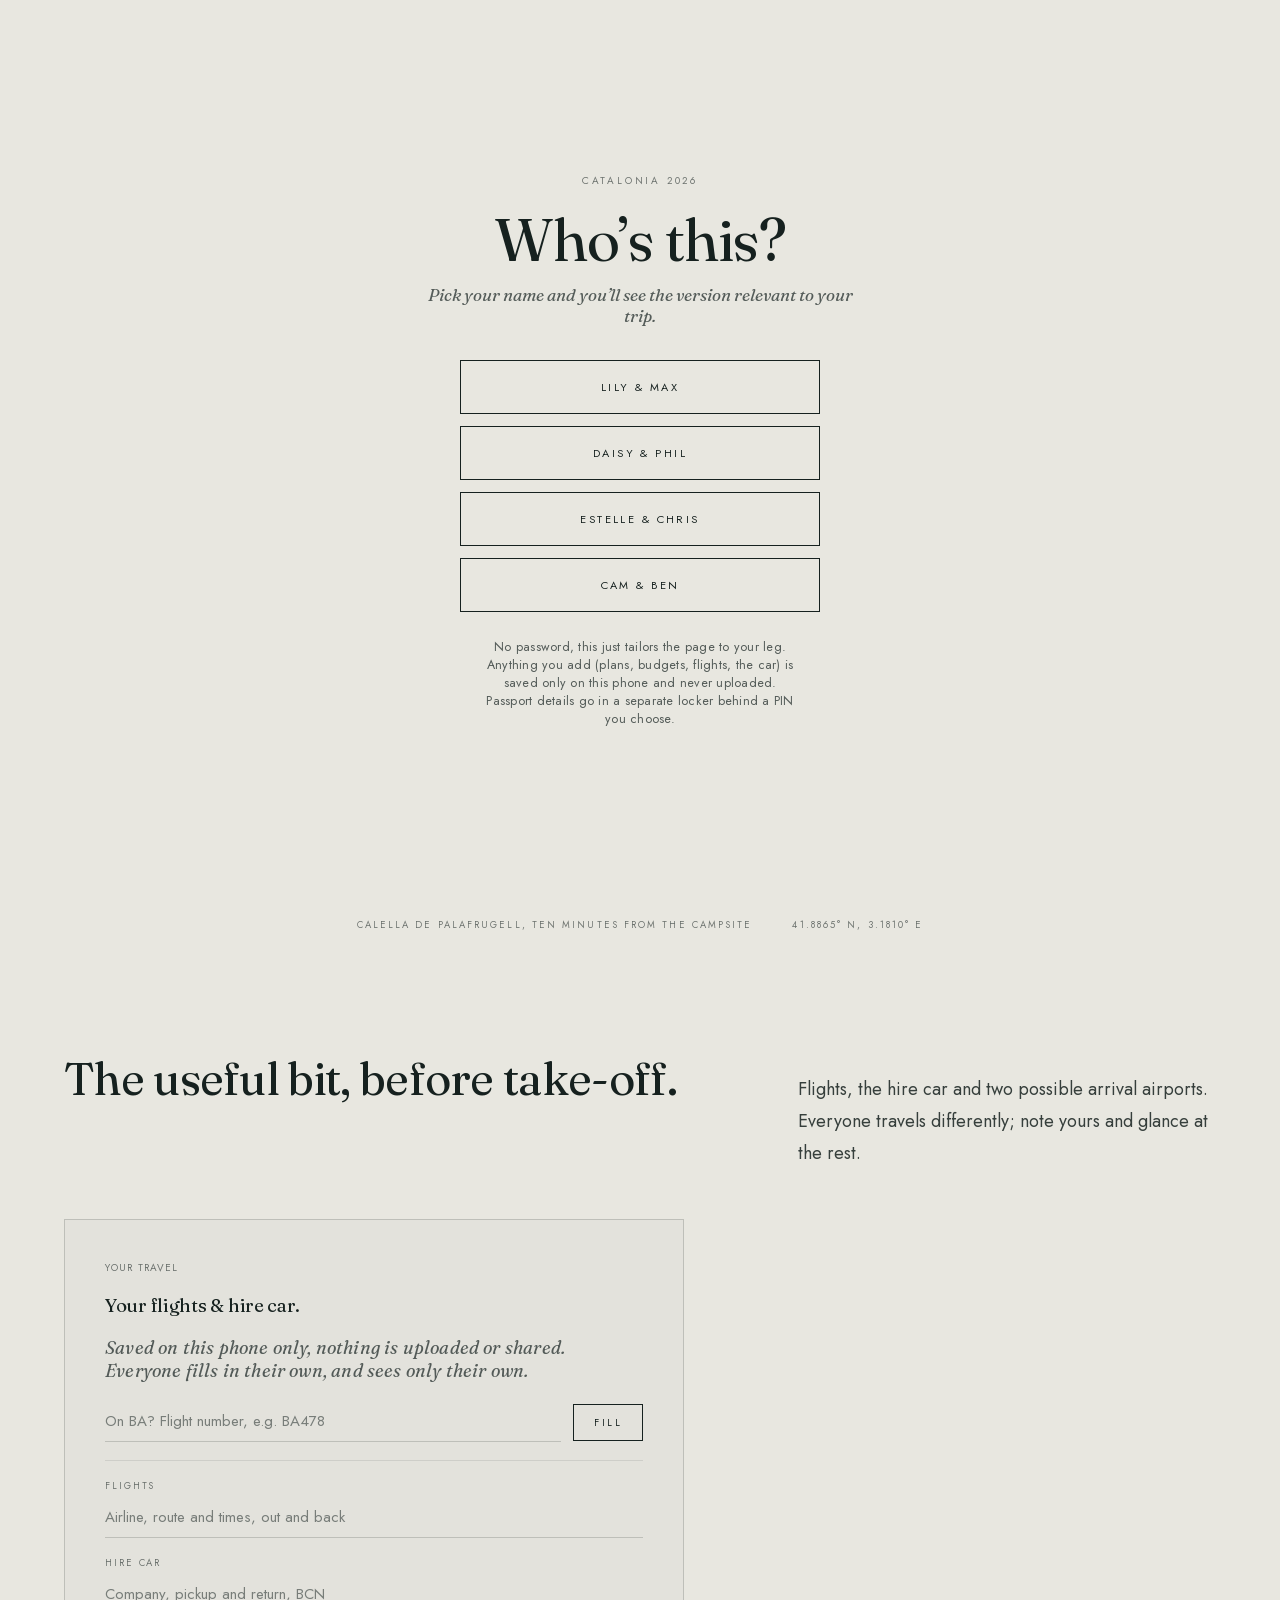
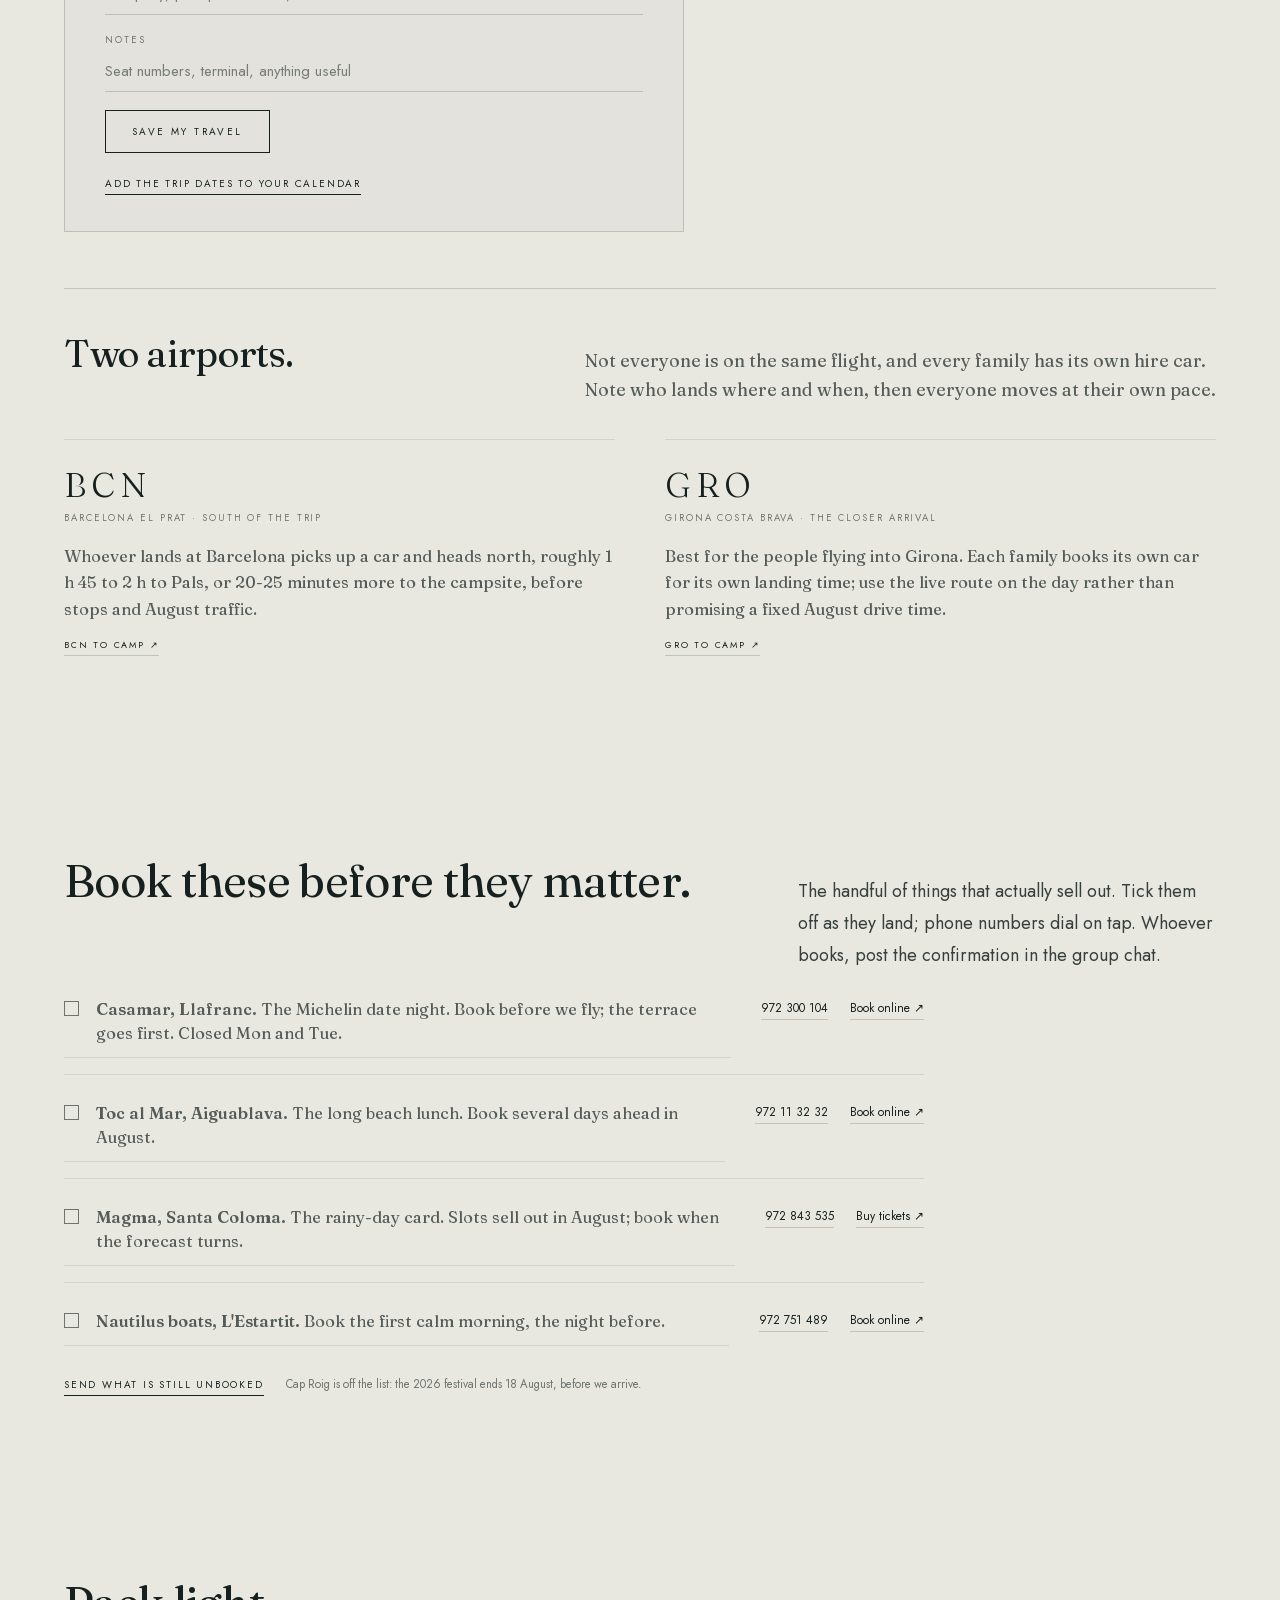
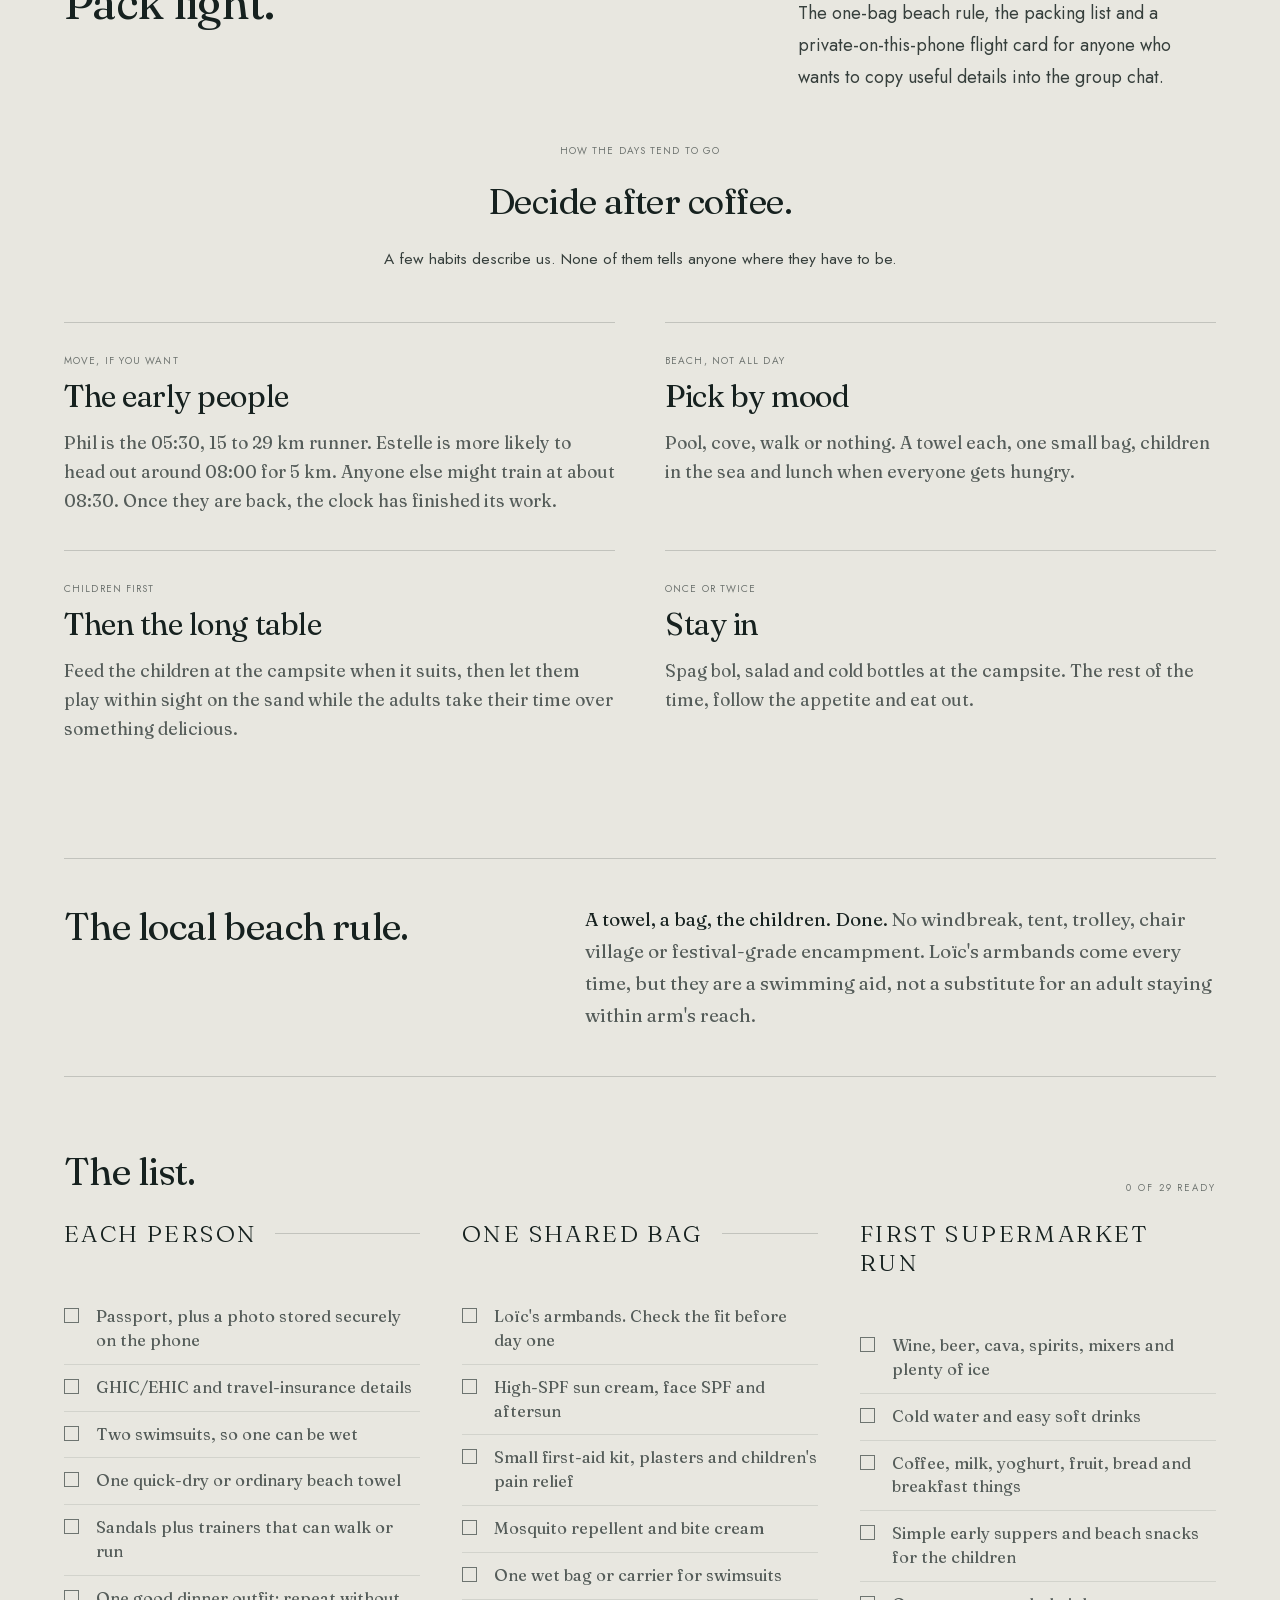
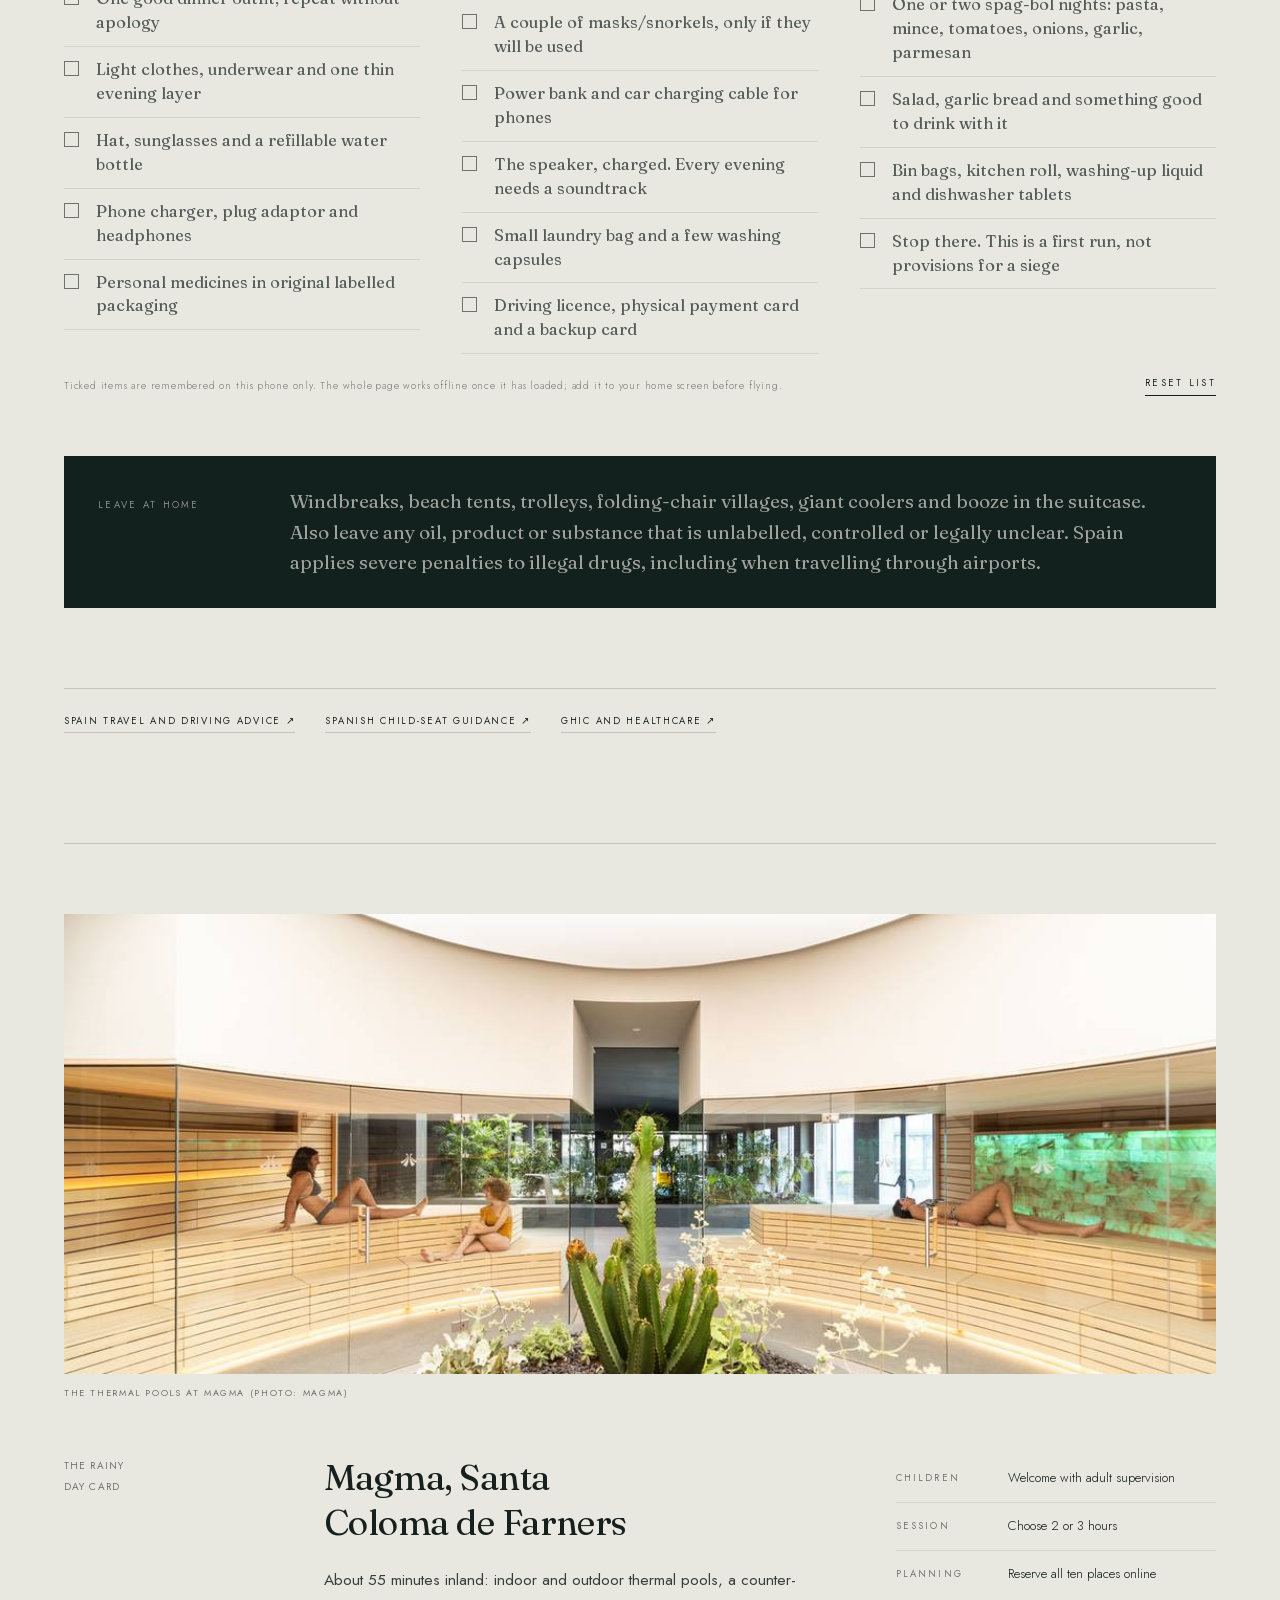
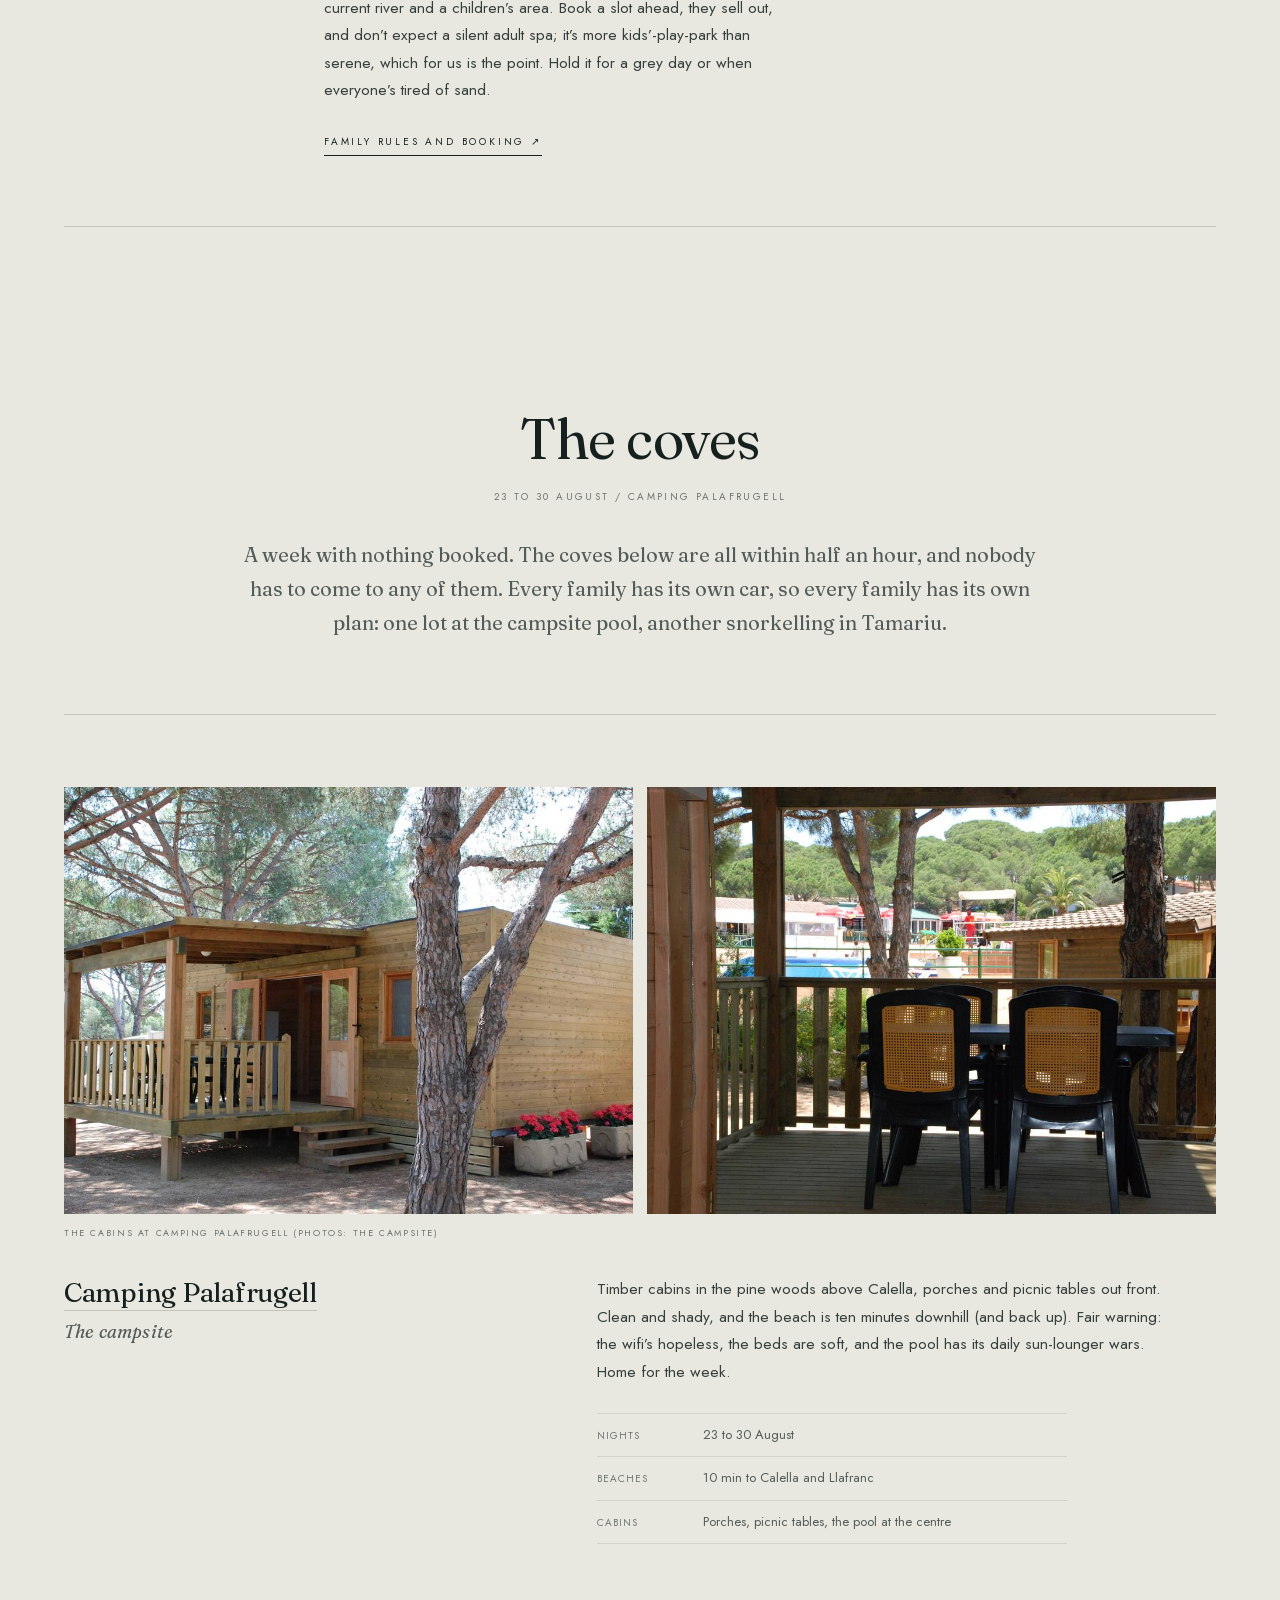
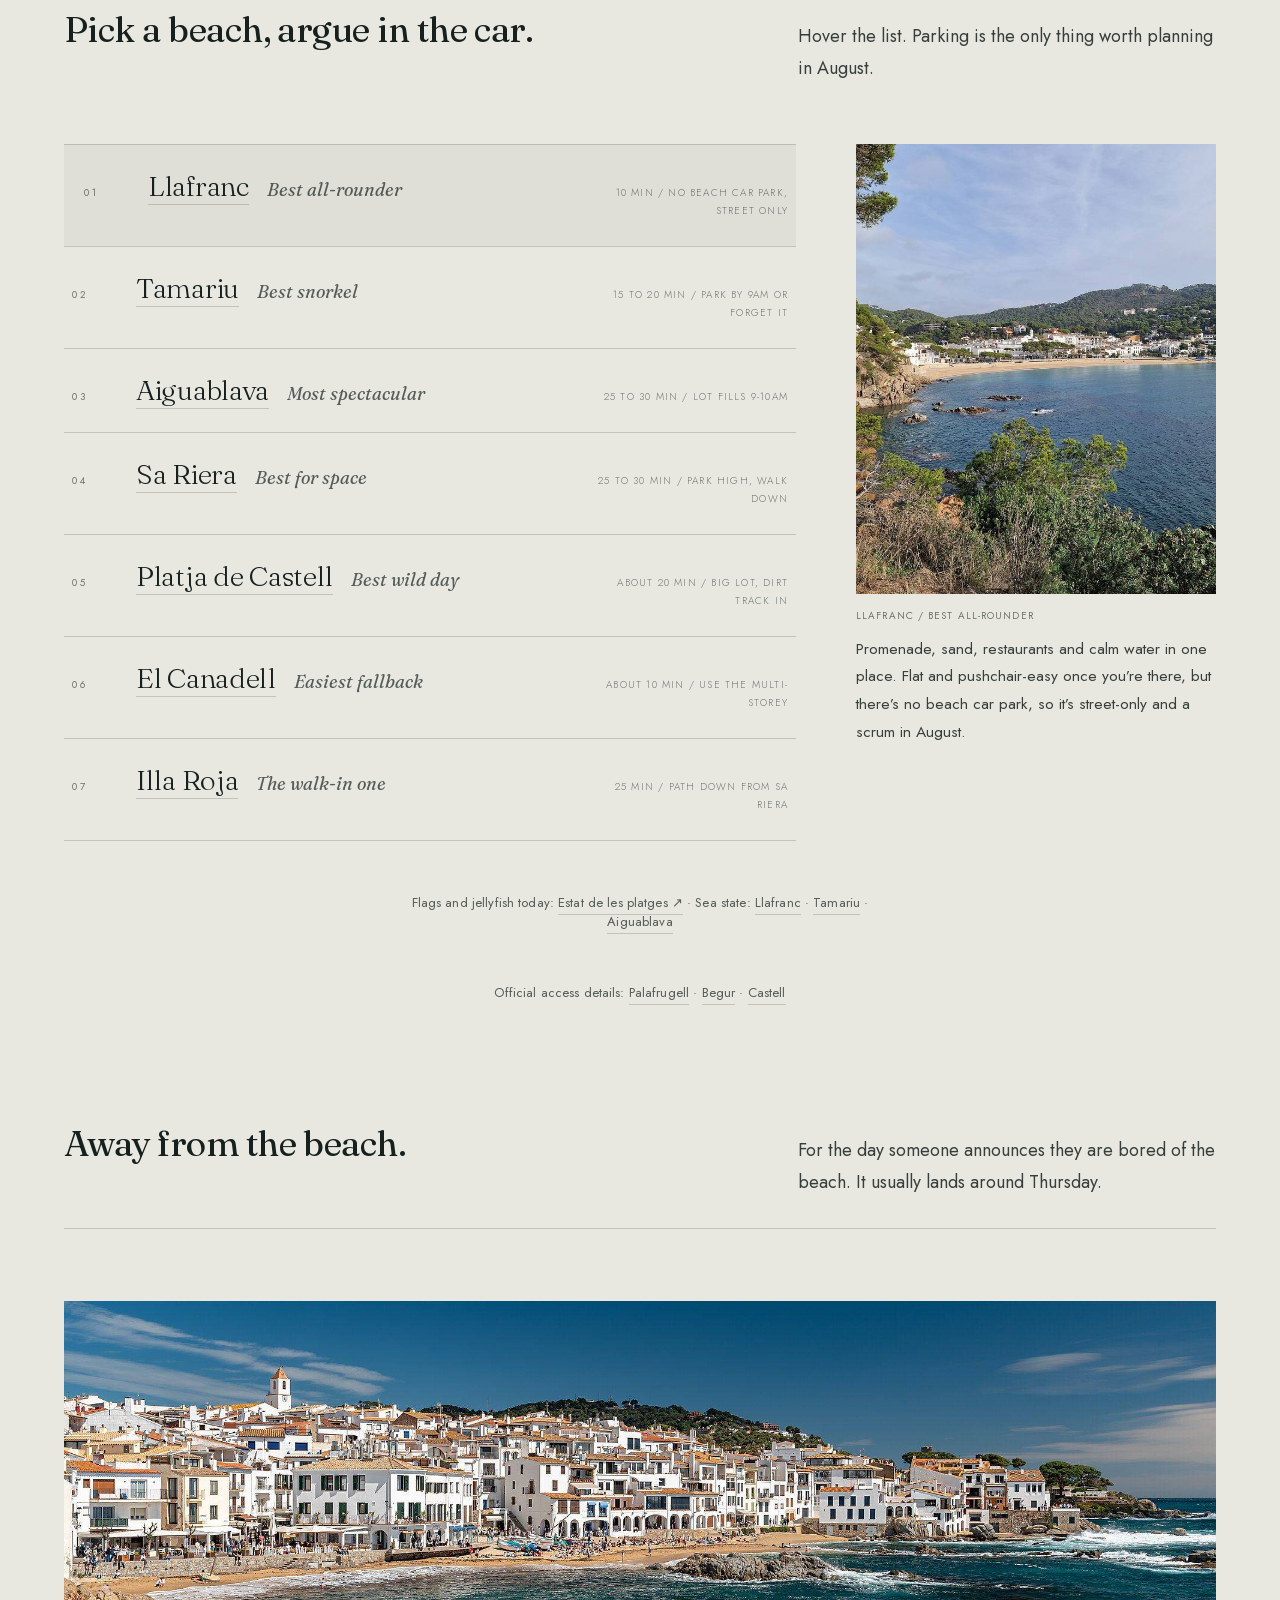
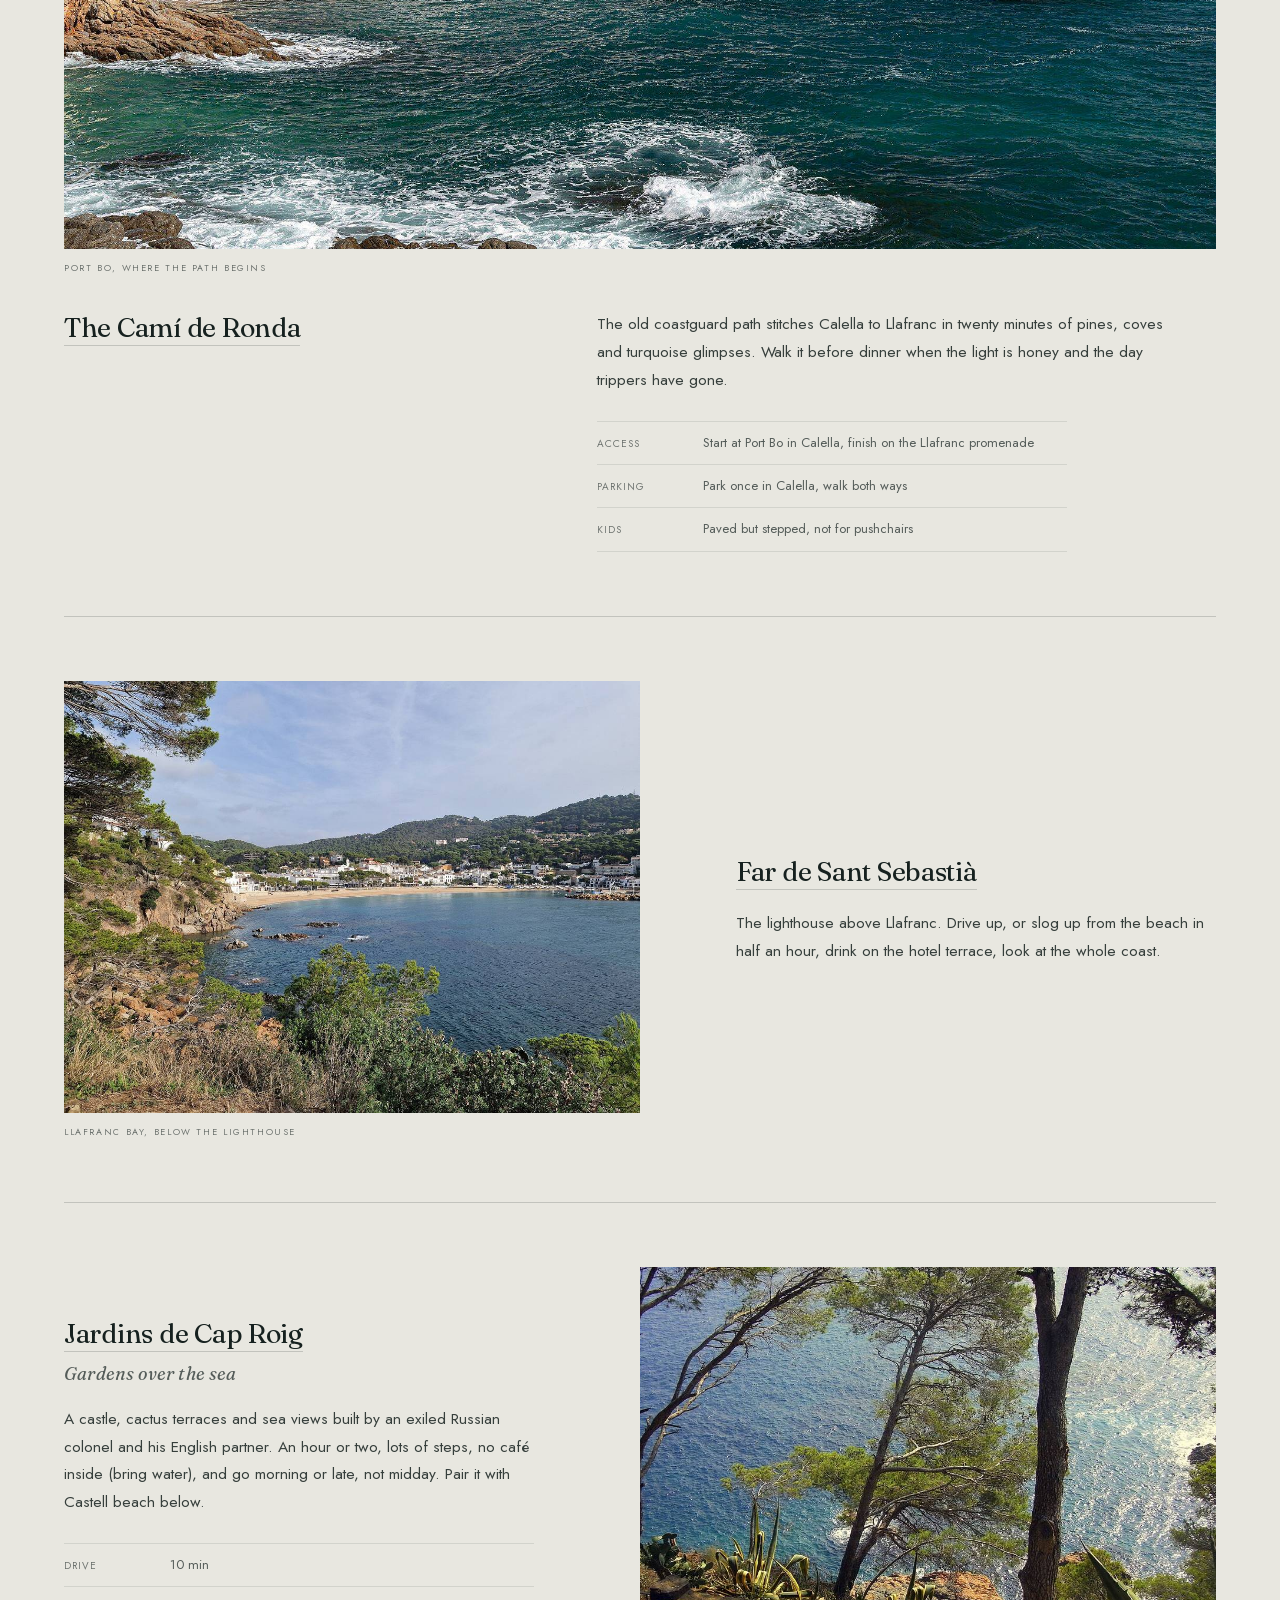
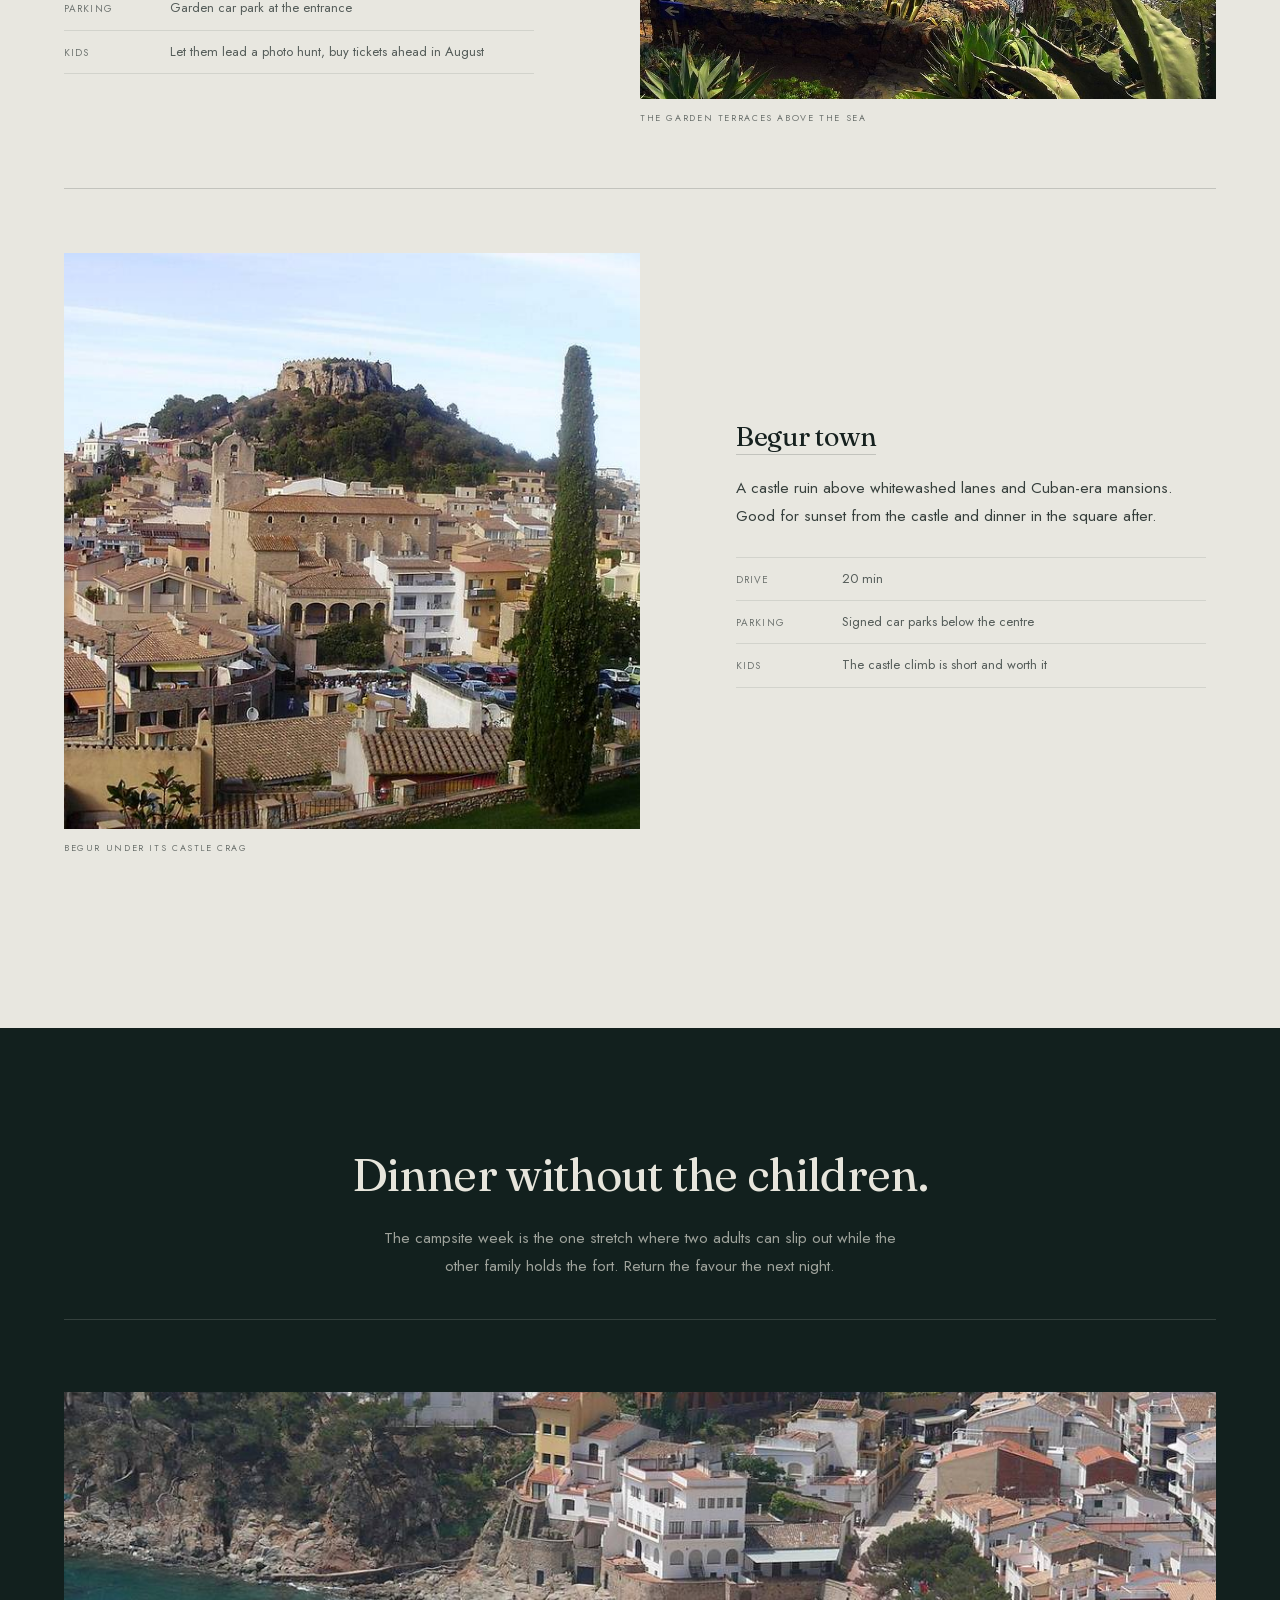
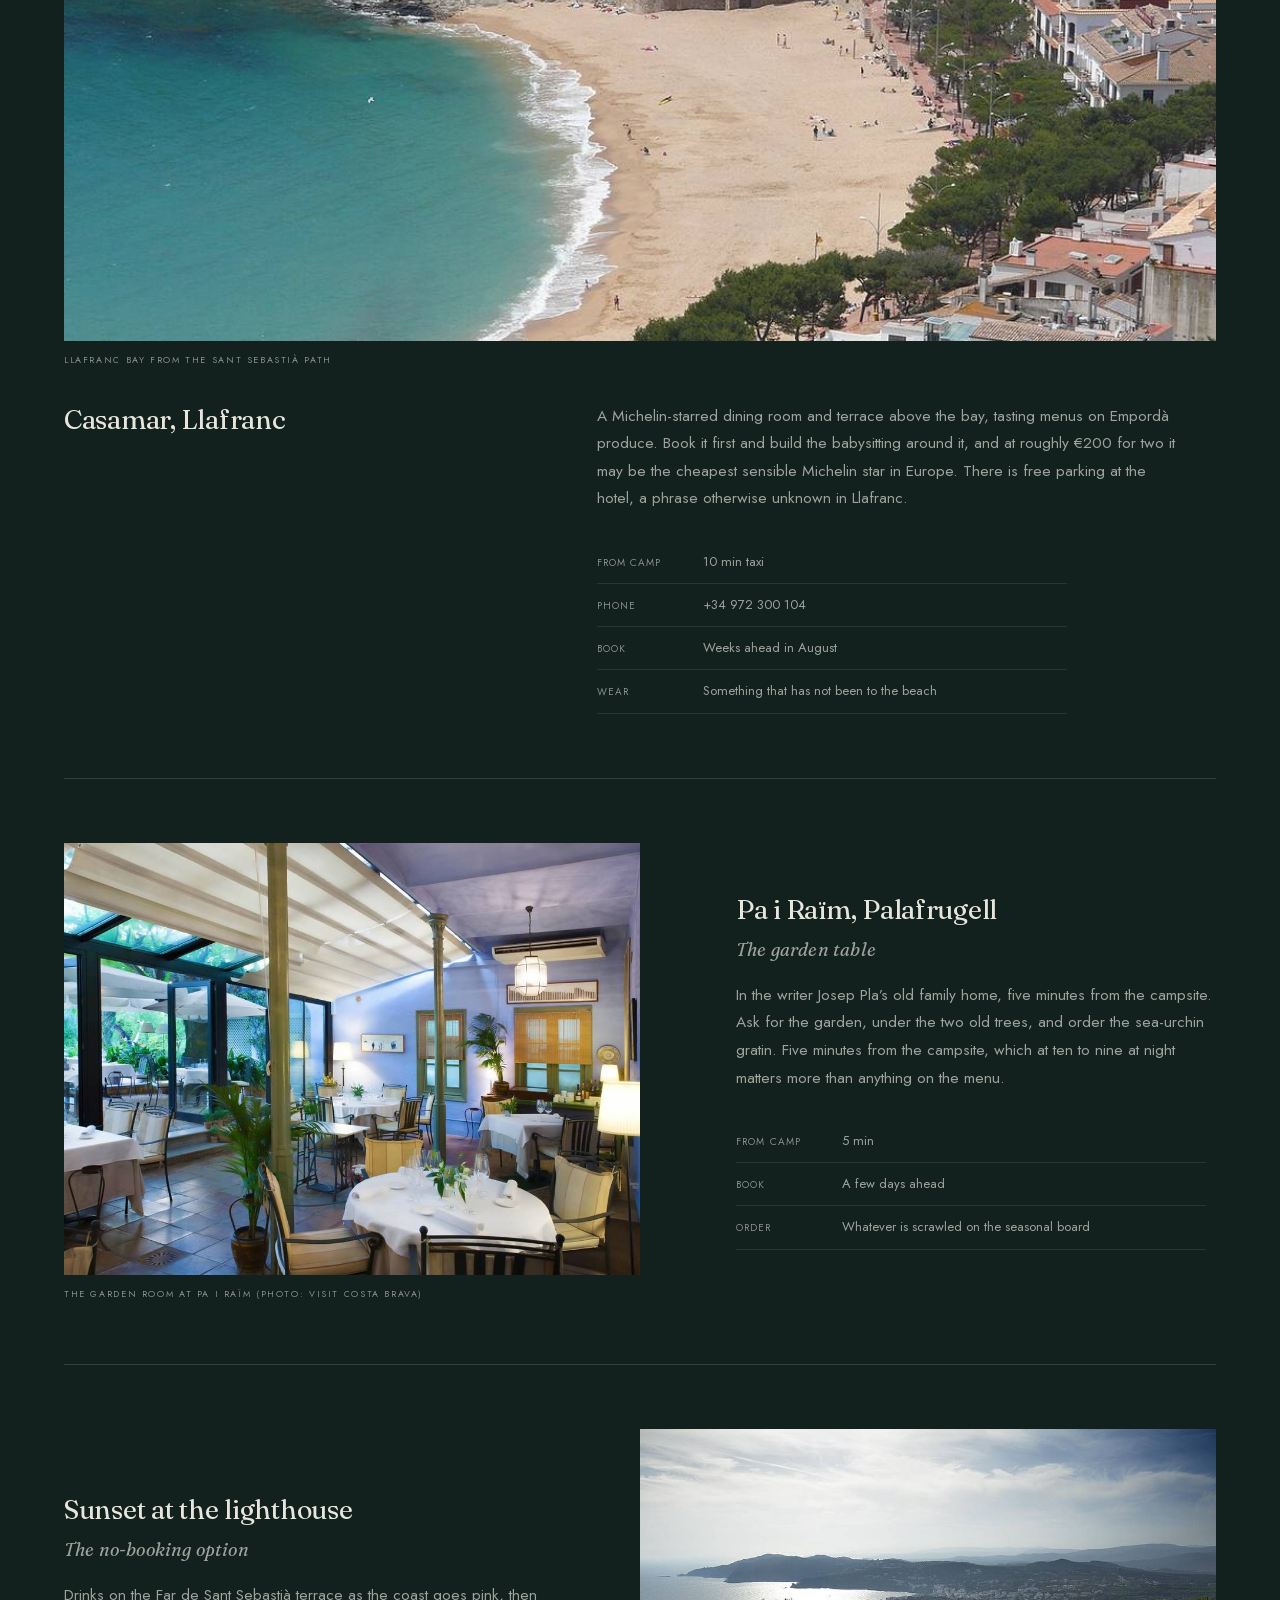
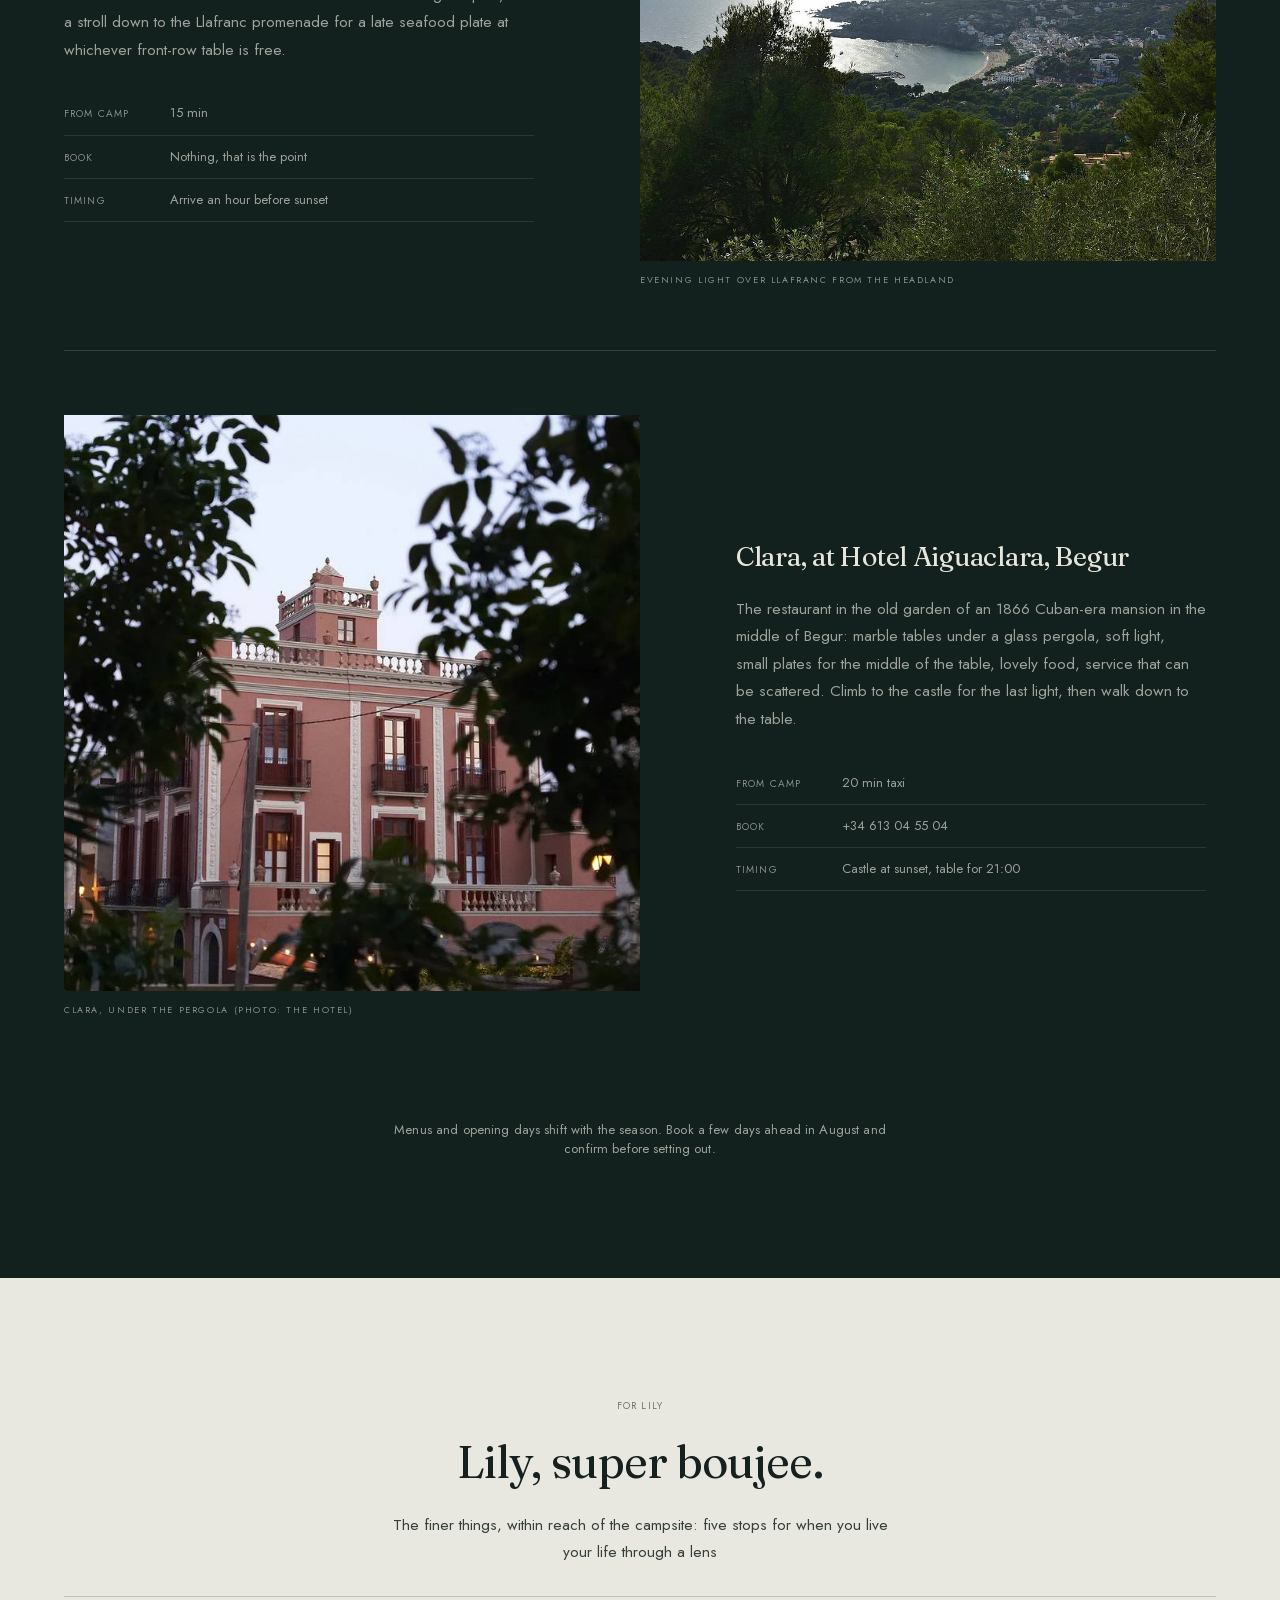
==== commit d6ccb7b9: "Add a personal section for each couple, and tidy the type and copy Everyone already picked a name on" ====
--- a/index.html
+++ b/index.html
@@ -9,6 +9,8 @@
 <link rel="manifest" href="manifest.webmanifest">
 <meta name="theme-color" content="#e8e7e0">
 <link rel="apple-touch-icon" href="assets/apple-touch-icon.png">
+<link rel="icon" type="image/png" sizes="180x180" href="assets/apple-touch-icon.png">
+<link rel="icon" href="favicon.ico" sizes="any">
 <meta name="apple-mobile-web-app-capable" content="yes">
 <meta name="apple-mobile-web-app-status-bar-style" content="default">
 <title>Catalonia 2026 · Family notes</title>
@@ -265,7 +267,7 @@
 .spot-plain { display: grid; grid-template-columns: minmax(0,5fr) minmax(0,7fr); gap: 24px 90px; border-top: 1px solid var(--rule); padding: 58px 0; }
 .fact-row { display: grid; grid-template-columns: 92px 1fr; gap: 14px; padding: 11px 0; border-bottom: 1px solid var(--rule-soft); font-family: var(--sans); font-size: 12.5px; font-weight: 300; line-height: 1.55; }
 .fact-row:first-child { border-top: 1px solid var(--rule-soft); }
-.fact-k { font-size: 9.5px; font-weight: 400; letter-spacing: 0.22em; text-transform: uppercase; color: var(--ink-45); padding-top: 3px; }
+.fact-k { font-size: 10px; font-weight: 400; letter-spacing: 0.11em; text-transform: uppercase; color: var(--ink-45); padding-top: 3px; }
 .fact-v { color: var(--ink-60); }
 /* dark variants */
 .spot-dk { border-top-color: var(--dark-rule); }
@@ -305,7 +307,7 @@
 .beach-drive { font-family: var(--sans); font-weight: 300; font-size: 10px; letter-spacing: 0.12em; text-transform: uppercase; color: var(--ink-45); text-align: right; line-height: 1.8; }
 .beach-panel { flex: 0 1 360px; min-width: 280px; position: sticky; top: 130px; }
 .beach-panel img { width: 100%; aspect-ratio: 4/5; object-fit: cover; display: block; }
-.beach-cap { font-family: var(--sans); font-size: 9.5px; letter-spacing: 0.22em; text-transform: uppercase; color: var(--ink-45); margin-top: 14px; }
+.beach-cap { font-family: var(--sans); font-size: 10px; letter-spacing: 0.11em; text-transform: uppercase; color: var(--ink-45); margin-top: 14px; }
 .beach-note { font-family: var(--serif); font-size: 17px; line-height: 1.65; color: var(--ink-60); margin: 12px 0 0; text-wrap: pretty; }
 .sources-line { margin-top: 52px; font-family: var(--sans); font-weight: 300; font-size: 10px; letter-spacing: 0.16em; text-transform: uppercase; color: var(--ink-45); text-align: center; }
 .sources-line a { border-bottom: 1px solid var(--rule); padding-bottom: 2px; }
@@ -537,7 +539,7 @@
 .index-name, .beach-name, .map-name { text-transform: none; letter-spacing: -0.01em; }
 .foot-title { text-transform: none; letter-spacing: -0.005em; }
 .spot-feature h3, .spot-row h3, .spot-plain h3, .run-head h3, .arr-h, .trip-card h3, .arrival-name, .arrival-board-head h3, .lounge-feature h3 { text-transform: none; letter-spacing: -0.01em; }
-.eyebrow, .chapter-nn, .aside-label, .wp-label, .run-stat-k, .foot-label, .map-header { letter-spacing: 0.2em; }
+.eyebrow, .chapter-nn, .aside-label, .wp-label, .run-stat-k, .foot-label, .map-header { letter-spacing: 0.11em; }
 .site-head nav { letter-spacing: 0.15em; }
 .lily-sec .eyebrow, .lily-sec .fact-k { color: var(--ink-45); }
 .lily-sec .spot-tag { color: var(--ink-60); }
@@ -548,7 +550,6 @@
 h2 a:hover, h3 a:hover, .beach-name a:hover { color: var(--accent); border-color: var(--accent); opacity: 1; }
 
 /* ===== per-family login + scoping ===== */
-.flight-form { display: none; }
 /* type rebalance: sans reads, serif leads, mono only carries data */
 html, body { overflow-x: clip; }
 .light-footnote, .dark-footnote, .sources-line { font-family: var(--sans); font-weight: 400; font-size: 13px; letter-spacing: 0.01em; text-transform: none; max-width: 62ch; margin-left: auto; margin-right: auto; }
@@ -574,7 +575,8 @@
 .book-row .pack-item { flex: 1 1 420px; }
 .book-links { display: flex; gap: 22px; font-family: var(--sans); font-size: 12px; }
 .book-links a { border-bottom: 1px solid var(--rule); padding-bottom: 2px; white-space: nowrap; }
-.hero-dates, .beach-drive, .beach-cap, .map-drive, .map-active-drive, .fact-k, .wp-label, .run-stat-k, .wx-day, .wx-rain, .wx-sea { font-family: var(--mono); }
+.hero-dates, .map-drive, .map-active-drive, .wx-day, .wx-rain, .wx-sea { font-family: var(--mono); }
+.beach-drive, .beach-cap, .fact-k, .wp-label, .run-stat-k { font-family: var(--sans); }
 .spot-body, .beach-note, .run-body, .aside-main p, .split > p { font-family: var(--sans); font-weight: 400; font-style: normal; font-size: 15.5px; line-height: 1.78; color: rgba(22,33,31,0.85); }
 .own-form input, .your-travel input { font-family: var(--sans); font-weight: 400; font-size: 15px; }
 .own-form label, .your-travel label { font-size: 10.5px; letter-spacing: 0.12em; }
@@ -612,6 +614,7 @@
 .travel-saved-row span:first-child { font-size: 9.5px; letter-spacing: 0.2em; text-transform: uppercase; color: var(--ink-45); padding-top: 3px; }
 .travel-saved-actions { margin-top: 14px; }
 .travel-saved-actions button { background: none; border: 0; border-bottom: 1px solid var(--ink); color: var(--ink); font-family: var(--sans); font-size: 10px; letter-spacing: 0.22em; text-transform: uppercase; cursor: pointer; padding: 0 0 2px; }
+.travel-saved-actions .travel-docs-link { border-bottom: 1px solid var(--ink); color: var(--ink); font-family: var(--sans); font-size: 10px; letter-spacing: 0.22em; text-transform: uppercase; text-decoration: none; }
 .falset-sec { padding: 120px 5vw 40px; }
 .falset-sec .split { margin-bottom: 36px; }
 @media (max-width: 760px) { .your-travel.panel { padding: 28px 20px; } .falset-sec { padding: 76px 5vw 24px; } }
@@ -620,12 +623,13 @@
 .arr-card { display: flex; flex-direction: column; }
 .arr-h { font-family: var(--serif); font-weight: 400; font-size: clamp(20px,2vw,26px); letter-spacing: -0.01em; padding-bottom: 14px; border-bottom: 1px solid var(--rule); margin-bottom: 6px; }
 .arr-row { display: grid; grid-template-columns: 96px 1fr; gap: 16px; padding: 12px 0; border-bottom: 1px solid var(--rule-soft); font-family: var(--sans); font-weight: 300; font-size: 13px; line-height: 1.5; }
-.arr-row span:first-child { font-size: 9.5px; font-weight: 400; letter-spacing: 0.2em; text-transform: uppercase; color: var(--ink-45); padding-top: 3px; }
+.arr-row span:first-child { font-size: 10px; font-weight: 400; letter-spacing: 0.11em; text-transform: uppercase; color: var(--ink-45); padding-top: 3px; }
 .arr-row span:last-child { color: var(--ink-60); }
 .arr-note { font-family: var(--serif); font-style: italic; font-size: 15px; color: var(--ink-45); margin-top: 16px; text-wrap: pretty; }
 @media (max-width: 900px){ .arr-grid { grid-template-columns: 1fr; gap: 34px; } }
 </style>
 <link rel="stylesheet" href="assets/trip-kit.css">
+<link rel="stylesheet" href="assets/you.css">
 </head>
 <body>
 <a class="skip" href="#travel">Skip to travel and packing</a>
@@ -633,6 +637,7 @@
   <a href="#top" class="brand">Catalonia 2026</a>
   <nav>
     <a href="#travel">Travel</a>
+    <a href="#you">Yours</a>
     <a href="#packing">Packing</a>
     <a href="#pals" data-leg="pals" style="display:none">Pals</a>
     <a href="#coast">The coves</a>
@@ -648,12 +653,26 @@
 <section id="top" class="hero-full">
   <img class="hero-bg" src="assets/calella-port-bo.jpg" alt="White houses and clear water at Calella de Palafrugell">
   <div class="hero-overlay">
-    <h1>Ten days in Catalonia, loosely held.</h1>
-    <p class="hero-lede">Ten of us, 20 to 30 August. Three nights in Pals, then a week among the coves. Three appointments hold the shape. Everything else is weather and whim.</p>
+    <h1>Ten days in Catalonia.</h1>
+    <p class="hero-lede">Ten of us, 20 to 30 August. Three nights in Pals, then a week among the coves. Three things are booked. The rest we decide on the day.</p>
     <div class="hero-dates">20 Aug · land, drive to Pals<br>23 Aug · down to Camping Palafrugell<br>30 Aug · fly home from Barcelona</div>
   </div>
 </section>
 <div class="hero-capline"><span>Calella de Palafrugell, ten minutes from the campsite</span><span>41.8865° N, 3.1810° E</span></div>
+
+<section id="before" class="wrap today-sec" hidden>
+  <div class="today-card">
+    <div class="today-head">
+      <div class="eyebrow">Before you fly</div>
+      <div class="today-line" id="before-line"></div>
+    </div>
+    <ul class="today-tips" id="before-list"></ul>
+    <div class="today-foot">
+      <button type="button" class="today-share" id="before-share">Send what is outstanding</button>
+      <span class="today-note" id="before-note"></span>
+    </div>
+  </div>
+</section>
 
 <section id="today" class="wrap today-sec" hidden>
   <div class="today-card">
@@ -666,39 +685,6 @@
       <button type="button" class="today-share" id="today-share">Send to the group chat</button>
       <span class="today-note" id="today-note"></span>
     </div>
-  </div>
-</section>
-
-<section id="bookings" class="wrap bookings-sec">
-  <div class="split asym" data-reveal>
-    <h2>Book these before they matter.</h2>
-    <p>The handful of things that actually sell out. Tick them off as they land; phone numbers dial on tap. Whoever books, post the confirmation in the group chat.</p>
-  </div>
-  <div class="book-list" data-reveal>
-    <div class="book-row" data-book="casamar">
-      <label class="pack-item"><input type="checkbox" data-book-key="casamar"><span><strong>Casamar, Llafranc.</strong> The Michelin date night. Book before we fly; the terrace goes first. Closed Mon and Tue.</span></label>
-      <div class="book-links"><a href="tel:+34972300104">972 300 104</a><a href="https://module.lafourchette.com/en_GB/module/76149-b057c" target="_blank" rel="noopener">Book online ↗</a></div>
-    </div>
-    <div class="book-row" data-book="tocalmar">
-      <label class="pack-item"><input type="checkbox" data-book-key="tocalmar"><span><strong>Toc al Mar, Aiguablava.</strong> The long beach lunch. Book several days ahead in August.</span></label>
-      <div class="book-links"><a href="tel:+34972113232">972 11 32 32</a><a href="https://tocalmar.myrestoo.net/en/reservar" target="_blank" rel="noopener">Book online ↗</a></div>
-    </div>
-    <div class="book-row" data-leg="pals" style="display:none" data-book="sapunta">
-      <label class="pack-item"><input type="checkbox" data-book-key="sapunta"><span><strong>Sa Punta, Platja de Pals.</strong> The Pals lunch. Bookings answered slowly, so phone.</span></label>
-      <div class="book-links"><a href="tel:+34972636410">972 636 410</a><a href="https://widget.thefork.com/en/c88e5ffb-0e0b-4965-8e17-7ff91caf90ee" target="_blank" rel="noopener">Book online ↗</a></div>
-    </div>
-    <div class="book-row" data-book="magma">
-      <label class="pack-item"><input type="checkbox" data-book-key="magma"><span><strong>Magma, Santa Coloma.</strong> The rainy-day card. Slots sell out in August; book when the forecast turns.</span></label>
-      <div class="book-links"><a href="tel:+34972843535">972 843 535</a><a href="https://www.magma-cat.com/en/buy-ticket-magma/" target="_blank" rel="noopener">Buy tickets ↗</a></div>
-    </div>
-    <div class="book-row" data-book="nautilus">
-      <label class="pack-item"><input type="checkbox" data-book-key="nautilus"><span><strong>Nautilus boats, L'Estartit.</strong> Book the first calm morning, the night before.</span></label>
-      <div class="book-links"><a href="tel:+34972751489">972 751 489</a><a href="https://booking.nautilus.es/" target="_blank" rel="noopener">Book online ↗</a></div>
-    </div>
-  </div>
-  <div class="today-foot" data-reveal>
-    <button type="button" class="wa-share" id="book-share">Send what is still unbooked</button>
-    <span class="today-note">Cap Roig is off the list: the 2026 festival ends 18 August, before we arrive.</span>
   </div>
 </section>
 
@@ -729,7 +715,7 @@
 
   <div class="arrival-board" data-reveal>
     <div class="arrival-board-head">
-      <h3>Two airports. Many versions.</h3>
+      <h3>Two airports.</h3>
       <p>Not everyone is on the same flight, and every family has its own hire car. Note who lands where and when, then everyone moves at their own pace.</p>
     </div>
     <div class="arrival-grid">
@@ -751,14 +737,143 @@
   <div class="lounge-feature" data-leg="lounge" style="display:none" data-reveal>
     <div class="split sub">
       <div class="eyebrow">For those with access</div>
-      <h3>The airside hour.</h3>
-      <p>Breakfast or a first glass at Heathrow; one last quiet pause at Barcelona before home.</p>
+      <h3>Breakfast before the gate.</h3>
+      <p>Breakfast or a first glass at Heathrow, and somewhere to sit at Barcelona on the way home.</p>
     </div>
     <div class="lounge-grid">
       <figure class="lounge-figure"><img src="assets/lounge-lhr.jpg" alt="Illustrative view of a calm Heathrow airport lounge overlooking the runway" loading="lazy"><figcaption>London Heathrow · lounge access depends on terminal and card</figcaption></figure>
       <figure class="lounge-figure"><img src="assets/lounge-bcn.jpg" alt="Illustrative view of a sunlit Barcelona airport lounge overlooking the runway" loading="lazy"><figcaption>Barcelona El Prat · check the departure terminal first</figcaption></figure>
     </div>
     <p class="lounge-note">Illustrative lounge views. The actual lounge, guest allowance, child policy, opening hours and availability depend on the terminal and access programme; check the <a href="https://www.americanexpress.com/en-gb/benefits/lounge-collection/" target="_blank" rel="noopener">Amex Lounge Finder</a> before travel.</p>
+  </div>
+</section>
+
+<section id="you" class="wrap you-sec" hidden></section>
+
+<section id="bookings" class="wrap bookings-sec">
+  <div class="split asym" data-reveal>
+    <h2>Book these before they matter.</h2>
+    <p>The handful of things that actually sell out. Tick them off as they land; phone numbers dial on tap. Whoever books, post the confirmation in the group chat.</p>
+  </div>
+  <div class="book-list" data-reveal>
+    <div class="book-row" data-book="casamar">
+      <label class="pack-item"><input type="checkbox" data-book-key="casamar"><span><strong>Casamar, Llafranc.</strong> The Michelin date night. Book before we fly; the terrace goes first. Closed Mon and Tue.</span></label>
+      <div class="book-links"><a href="tel:+34972300104">972 300 104</a><a href="https://module.lafourchette.com/en_GB/module/76149-b057c" target="_blank" rel="noopener">Book online ↗</a></div>
+    </div>
+    <div class="book-row" data-book="tocalmar">
+      <label class="pack-item"><input type="checkbox" data-book-key="tocalmar"><span><strong>Toc al Mar, Aiguablava.</strong> The long beach lunch. Book several days ahead in August.</span></label>
+      <div class="book-links"><a href="tel:+34972113232">972 11 32 32</a><a href="https://tocalmar.myrestoo.net/en/reservar" target="_blank" rel="noopener">Book online ↗</a></div>
+    </div>
+    <div class="book-row" data-leg="pals" style="display:none" data-book="sapunta">
+      <label class="pack-item"><input type="checkbox" data-book-key="sapunta"><span><strong>Sa Punta, Platja de Pals.</strong> The Pals lunch. Bookings answered slowly, so phone.</span></label>
+      <div class="book-links"><a href="tel:+34972636410">972 636 410</a><a href="https://widget.thefork.com/en/c88e5ffb-0e0b-4965-8e17-7ff91caf90ee" target="_blank" rel="noopener">Book online ↗</a></div>
+    </div>
+    <div class="book-row" data-book="magma">
+      <label class="pack-item"><input type="checkbox" data-book-key="magma"><span><strong>Magma, Santa Coloma.</strong> The rainy-day card. Slots sell out in August; book when the forecast turns.</span></label>
+      <div class="book-links"><a href="tel:+34972843535">972 843 535</a><a href="https://www.magma-cat.com/en/buy-ticket-magma/" target="_blank" rel="noopener">Buy tickets ↗</a></div>
+    </div>
+    <div class="book-row" data-book="nautilus">
+      <label class="pack-item"><input type="checkbox" data-book-key="nautilus"><span><strong>Nautilus boats, L'Estartit.</strong> Book the first calm morning, the night before.</span></label>
+      <div class="book-links"><a href="tel:+34972751489">972 751 489</a><a href="https://booking.nautilus.es/" target="_blank" rel="noopener">Book online ↗</a></div>
+    </div>
+  </div>
+  <div class="today-foot" data-reveal>
+    <button type="button" class="wa-share" id="book-share">Send what is still unbooked</button>
+    <span class="today-note">Cap Roig is off the list: the 2026 festival ends 18 August, before we arrive.</span>
+  </div>
+</section>
+
+<section id="packing" class="wrap trip-kit packing-section">
+  <div class="split asym" data-reveal>
+    <h2>Pack light.</h2>
+    <p>The one-bag beach rule, the packing list and a private-on-this-phone flight card for anyone who wants to copy useful details into the group chat.</p>
+  </div>
+  <div class="split sub" data-reveal>
+    <div class="eyebrow">How the days tend to go</div>
+    <h3>Decide after coffee.</h3>
+    <p>A few habits describe us. None of them tells anyone where they have to be.</p>
+  </div>
+  <div class="rhythm-grid" data-reveal>
+    <article class="rhythm-note"><div class="eyebrow">Move, if you want</div><h3>The early people</h3><p>Phil is the 05:30, 15 to 29 km runner. Estelle is more likely to head out around 08:00 for 5 km. Anyone else might train at about 08:30. Once they are back, the clock has finished its work.</p></article>
+    <article class="rhythm-note"><div class="eyebrow">Beach, not all day</div><h3>Pick by mood</h3><p>Pool, cove, walk or nothing. A towel each, one small bag, children in the sea and lunch when everyone gets hungry.</p></article>
+    <article class="rhythm-note"><div class="eyebrow">Children first</div><h3>Then the long table</h3><p>Feed the children at the campsite when it suits, then let them play within sight on the sand while the adults take their time over something delicious.</p></article>
+    <article class="rhythm-note"><div class="eyebrow">Once or twice</div><h3>Stay in</h3><p>Spag bol, salad and cold bottles at the campsite. The rest of the time, follow the appetite and eat out.</p></article>
+  </div>
+
+  <div class="beach-manifesto" data-reveal>
+    <h3>The local beach rule.</h3>
+    <div class="beach-manifesto-copy">
+      <p><strong>A towel, a bag, the children. Done.</strong> No windbreak, tent, trolley, chair village or festival-grade encampment. Loïc's armbands come every time, but they are a swimming aid, not a substitute for an adult staying within arm's reach.</p>
+    </div>
+  </div>
+
+  <div class="packing-head" data-reveal>
+    <h3>The list.</h3>
+    <div class="packing-progress" id="packing-progress" aria-live="polite"></div>
+  </div>
+  <div class="pack-grid" data-reveal>
+    <fieldset class="pack-group">
+      <legend>Each person</legend>
+      <div class="pack-list">
+        <label class="pack-item"><input type="checkbox" data-pack-key="passport"><span>Passport, plus a photo stored securely on the phone</span></label>
+        <label class="pack-item"><input type="checkbox" data-pack-key="ghic"><span>GHIC/EHIC and travel-insurance details</span></label>
+        <label class="pack-item"><input type="checkbox" data-pack-key="swimwear"><span>Two swimsuits, so one can be wet</span></label>
+        <label class="pack-item"><input type="checkbox" data-pack-key="towel"><span>One quick-dry or ordinary beach towel</span></label>
+        <label class="pack-item"><input type="checkbox" data-pack-key="shoes"><span>Sandals plus trainers that can walk or run</span></label>
+        <label class="pack-item"><input type="checkbox" data-pack-key="dinner"><span>One good dinner outfit; repeat without apology</span></label>
+        <label class="pack-item"><input type="checkbox" data-pack-key="clothes"><span>Light clothes, underwear and one thin evening layer</span></label>
+        <label class="pack-item"><input type="checkbox" data-pack-key="sunwear"><span>Hat, sunglasses and a refillable water bottle</span></label>
+        <label class="pack-item"><input type="checkbox" data-pack-key="tech"><span>Phone charger, plug adaptor and headphones</span></label>
+        <label class="pack-item"><input type="checkbox" data-pack-key="medicines"><span>Personal medicines in original labelled packaging</span></label>
+      </div>
+    </fieldset>
+
+    <fieldset class="pack-group">
+      <legend>One shared bag</legend>
+      <div class="pack-list">
+        <label class="pack-item"><input type="checkbox" data-pack-key="armbands"><span>Loïc's armbands. Check the fit before day one</span></label>
+        <label class="pack-item"><input type="checkbox" data-pack-key="spf"><span>High-SPF sun cream, face SPF and aftersun</span></label>
+        <label class="pack-item"><input type="checkbox" data-pack-key="firstaid"><span>Small first-aid kit, plasters and children's pain relief</span></label>
+        <label class="pack-item"><input type="checkbox" data-pack-key="mosquito"><span>Mosquito repellent and bite cream</span></label>
+        <label class="pack-item"><input type="checkbox" data-pack-key="wetbag"><span>One wet bag or carrier for swimsuits</span></label>
+        <label class="pack-item"><input type="checkbox" data-pack-key="snorkel"><span>A couple of masks/snorkels, only if they will be used</span></label>
+        <label class="pack-item"><input type="checkbox" data-pack-key="power"><span>Power bank and car charging cable for phones</span></label>
+        <label class="pack-item"><input type="checkbox" data-pack-key="speaker"><span>The speaker, charged. Every evening needs a soundtrack</span></label>
+        <label class="pack-item"><input type="checkbox" data-pack-key="laundry"><span>Small laundry bag and a few washing capsules</span></label>
+        <label class="pack-item"><input type="checkbox" data-pack-key="cards"><span>Driving licence, physical payment card and a backup card</span></label>
+        <label class="pack-item" data-leg="lounge" style="display:none"><input type="checkbox" data-pack-key="prioritypass"><span>Amex Platinum, enrolled Priority Pass and lounge app/login</span></label>
+      </div>
+    </fieldset>
+
+    <fieldset class="pack-group">
+      <legend>First supermarket run</legend>
+      <div class="pack-list">
+        <label class="pack-item"><input type="checkbox" data-pack-key="booze"><span>Wine, beer, cava, spirits, mixers and plenty of ice</span></label>
+        <label class="pack-item"><input type="checkbox" data-pack-key="water"><span>Cold water and easy soft drinks</span></label>
+        <label class="pack-item"><input type="checkbox" data-pack-key="breakfast"><span>Coffee, milk, yoghurt, fruit, bread and breakfast things</span></label>
+        <label class="pack-item"><input type="checkbox" data-pack-key="kidfood"><span>Simple early suppers and beach snacks for the children</span></label>
+        <label class="pack-item"><input type="checkbox" data-pack-key="bolognese"><span>One or two spag-bol nights: pasta, mince, tomatoes, onions, garlic, parmesan</span></label>
+        <label class="pack-item"><input type="checkbox" data-pack-key="salad"><span>Salad, garlic bread and something good to drink with it</span></label>
+        <label class="pack-item"><input type="checkbox" data-pack-key="house"><span>Bin bags, kitchen roll, washing-up liquid and dishwasher tablets</span></label>
+        <label class="pack-item"><input type="checkbox" data-pack-key="topup"><span>Stop there. This is a first run, not provisions for a siege</span></label>
+      </div>
+    </fieldset>
+  </div>
+  <div class="packing-tools">
+    <div class="packing-local">Ticked items are remembered on this phone only. The whole page works offline once it has loaded; add it to your home screen before flying.</div>
+    <button class="trip-reset" id="packing-reset" type="button">Reset list</button>
+  </div>
+
+  <div class="leave-home" data-reveal>
+    <div class="leave-home-k">Leave at home</div>
+    <div class="leave-home-v">Windbreaks, beach tents, trolleys, folding-chair villages, giant coolers and booze in the suitcase. Also leave any oil, product or substance that is unlabelled, controlled or legally unclear. Spain applies severe penalties to illegal drugs, including when travelling through airports.</div>
+  </div>
+
+  <div class="official-links" data-reveal>
+    <a href="https://www.gov.uk/foreign-travel-advice/spain/safety-and-security" target="_blank" rel="noopener">Spain travel and driving advice ↗</a>
+    <a href="https://www.dgt.es/muevete-con-seguridad/viaja-seguro/con-ninos/" target="_blank" rel="noopener">Spanish child-seat guidance ↗</a>
+    <a href="https://www.gov.uk/foreign-travel-advice/spain/health" target="_blank" rel="noopener">GHIC and healthcare ↗</a>
+    <a data-leg="lounge" style="display:none" href="https://www.americanexpress.com/en-gb/travel/lounges/the-platinum-card/" target="_blank" rel="noopener">Amex Platinum lounge finder ↗</a>
   </div>
 </section>
 
@@ -815,7 +930,7 @@
 <article class="spot-feature" data-reveal>
   <figure class="spot-fig"><img src="assets/platja-de-pals.jpg" alt="Platja de Pals" loading="lazy"><figcaption>Platja de Pals, dunes and the Medes beyond</figcaption></figure>
   <div class="feat-grid">
-    <div><h3><a href="https://www.google.com/maps/search/?api=1&query=Platja%20de%20Pals" target="_blank" rel="noopener">Platja de Pals</a></h3><div class="spot-tag">The big sky beach</div></div>
+    <div><h3><a href="https://www.google.com/maps/search/?api=1&query=Platja%20de%20Pals" target="_blank" rel="noopener">Platja de Pals</a></h3><div class="spot-tag">Miles of open sand</div></div>
     <div><p class="spot-body">Three kilometres of dune-backed sand with room for ten of us and everyone else. Gentle shelving at the north end, with pine woods behind for shade.</p>
 <div class="spot-facts">
 <div class="fact-row"><div class="fact-k">Drive</div><div class="fact-v">10 min</div></div>
@@ -853,7 +968,7 @@
 </article>
 <article class="spot-row rev" data-reveal>
   <figure class="row-fig"><img src="assets/banyoles.jpg" alt="Estany de Banyoles" loading="lazy"><figcaption>Estany de Banyoles</figcaption></figure>
-  <div class="row-txt"><h3><a href="https://www.google.com/maps/search/?api=1&query=Estany%20de%20Banyoles" target="_blank" rel="noopener">Estany de Banyoles</a></h3><div class="spot-tag">Fresh water under wooded hills</div><p class="spot-body">Catalonia’s biggest lake, warm, swimmable in the marked zones. Fifty minutes inland, so it’s the full day out. A change from salt.</p>
+  <div class="row-txt"><h3><a href="https://www.google.com/maps/search/?api=1&query=Estany%20de%20Banyoles" target="_blank" rel="noopener">Estany de Banyoles</a></h3><div class="spot-tag">A lake, no salt, no jellyfish</div><p class="spot-body">Catalonia’s biggest lake, warm, swimmable in the marked zones. Fifty minutes inland, so it’s the full day out. A change from salt.</p>
 </div>
 </article>
 </section>
@@ -945,7 +1060,7 @@
   <div class="sources-line">Official access details: <a href="https://visitpalafrugell.cat/en/beaches-and-routes/" target="_blank" rel="noopener">Palafrugell</a> · <a href="https://visitbegur.cat/en/discover/beaches/" target="_blank" rel="noopener">Begur</a> · <a href="https://visitpalamos.cat/en/platja-de-castell/" target="_blank" rel="noopener">Castell</a></div>
 
   <div class="split asym sub towel" data-reveal>
-    <h3>Beyond the towel.</h3>
+    <h3>Away from the beach.</h3>
     <p>For the day someone announces they are bored of the beach. It usually lands around Thursday.</p>
   </div>
 <article class="spot-feature" data-reveal>
@@ -988,7 +1103,7 @@
 <section id="datenights" class="dark-section">
   <div class="wrap-inner">
     <div class="split" data-reveal>
-      <h2>Two chairs, one table.</h2>
+      <h2>Dinner without the children.</h2>
       <p>The campsite week is the one stretch where two adults can slip out while the other family holds the fort. Return the favour the next night.</p>
     </div>
 <article class="spot-feature spot-dk" data-reveal>
@@ -1024,7 +1139,7 @@
 </article>
 <article class="spot-row spot-dk" data-reveal>
   <figure class="row-fig sq"><img src="assets/clara-begur.jpg" alt="Clara, at Hotel Aiguaclara, Begur" loading="lazy"><figcaption>Clara, under the pergola (photo: the hotel)</figcaption></figure>
-  <div class="row-txt"><h3><a href="https://www.google.com/maps/search/?api=1&query=Hotel%20Aiguaclara%2C%20Begur" target="_blank" rel="noopener">Clara, at Hotel Aiguaclara, Begur</a></h3><p class="spot-body">The restaurant in the old garden of an 1866 Cuban-era mansion in the heart of Begur: marble tables under a glass pergola, soft light, small plates for the middle of the table, lovely food, service that can be scattered. Climb to the castle for the last light, then walk down to the table.</p>
+  <div class="row-txt"><h3><a href="https://www.google.com/maps/search/?api=1&query=Hotel%20Aiguaclara%2C%20Begur" target="_blank" rel="noopener">Clara, at Hotel Aiguaclara, Begur</a></h3><p class="spot-body">The restaurant in the old garden of an 1866 Cuban-era mansion in the middle of Begur: marble tables under a glass pergola, soft light, small plates for the middle of the table, lovely food, service that can be scattered. Climb to the castle for the last light, then walk down to the table.</p>
 <div class="spot-facts">
 <div class="fact-row dk"><div class="fact-k">From camp</div><div class="fact-v">20 min taxi</div></div>
 <div class="fact-row dk"><div class="fact-k">Book</div><div class="fact-v">+34 613 04 55 04</div></div>
@@ -1325,142 +1440,6 @@
     </div>
   </div>
   <p class="light-footnote">Falset is about two and a half hours inland from the campsite, up into the Priorat wine country.</p>
-</section>
-
-<section id="packing" class="wrap trip-kit packing-section">
-  <div class="split asym" data-reveal>
-    <h2>Pack light. Use the page.</h2>
-    <p>The one-bag beach rule, the packing list and a private-on-this-phone flight card for anyone who wants to copy useful details into the group chat.</p>
-  </div>
-  <div class="split sub" data-reveal>
-    <div class="eyebrow">How the days tend to go</div>
-    <h3>Decide after coffee.</h3>
-    <p>A few habits describe us. None of them tells anyone where they have to be.</p>
-  </div>
-  <div class="rhythm-grid" data-reveal>
-    <article class="rhythm-note"><div class="eyebrow">Move, if you want</div><h3>The early people</h3><p>Phil is the 05:30, 15 to 29 km runner. Estelle is more likely to head out around 08:00 for 5 km. Anyone else might train at about 08:30. Once they are back, the clock has finished its work.</p></article>
-    <article class="rhythm-note"><div class="eyebrow">Beach, lightly</div><h3>Pick by mood</h3><p>Pool, cove, walk or nothing. A towel each, one small bag, children in the sea and lunch when everyone gets hungry.</p></article>
-    <article class="rhythm-note"><div class="eyebrow">Children first</div><h3>Then the long table</h3><p>Feed the children at the campsite when it suits, then let them play within sight on the sand while the adults take their time over something delicious.</p></article>
-    <article class="rhythm-note"><div class="eyebrow">Once or twice</div><h3>Stay in</h3><p>Spag bol, salad and cold bottles at the campsite. The rest of the time, follow the appetite and eat out.</p></article>
-  </div>
-
-  <div class="beach-manifesto" data-reveal>
-    <h3>The local beach rule.</h3>
-    <div class="beach-manifesto-copy">
-      <p><strong>A towel, a bag, the children. Done.</strong> No windbreak, tent, trolley, chair village or festival-grade encampment. Loïc's armbands come every time, but they are a swimming aid, not a substitute for an adult staying within arm's reach.</p>
-    </div>
-  </div>
-
-  <div class="packing-head" data-reveal>
-    <h3>The list that earns its luggage space.</h3>
-    <div class="packing-progress" id="packing-progress" aria-live="polite"></div>
-  </div>
-  <div class="pack-grid" data-reveal>
-    <fieldset class="pack-group">
-      <legend>Each person</legend>
-      <div class="pack-list">
-        <label class="pack-item"><input type="checkbox" data-pack-key="passport"><span>Passport, plus a photo stored securely on the phone</span></label>
-        <label class="pack-item"><input type="checkbox" data-pack-key="ghic"><span>GHIC/EHIC and travel-insurance details</span></label>
-        <label class="pack-item"><input type="checkbox" data-pack-key="swimwear"><span>Two swimsuits, so one can be wet</span></label>
-        <label class="pack-item"><input type="checkbox" data-pack-key="towel"><span>One quick-dry or ordinary beach towel</span></label>
-        <label class="pack-item"><input type="checkbox" data-pack-key="shoes"><span>Sandals plus trainers that can walk or run</span></label>
-        <label class="pack-item"><input type="checkbox" data-pack-key="dinner"><span>One good dinner outfit; repeat without apology</span></label>
-        <label class="pack-item"><input type="checkbox" data-pack-key="clothes"><span>Light clothes, underwear and one thin evening layer</span></label>
-        <label class="pack-item"><input type="checkbox" data-pack-key="sunwear"><span>Hat, sunglasses and a refillable water bottle</span></label>
-        <label class="pack-item"><input type="checkbox" data-pack-key="tech"><span>Phone charger, plug adaptor and headphones</span></label>
-        <label class="pack-item"><input type="checkbox" data-pack-key="medicines"><span>Personal medicines in original labelled packaging</span></label>
-      </div>
-    </fieldset>
-
-    <fieldset class="pack-group">
-      <legend>One shared bag</legend>
-      <div class="pack-list">
-        <label class="pack-item"><input type="checkbox" data-pack-key="armbands"><span>Loïc's armbands. Check the fit before day one</span></label>
-        <label class="pack-item"><input type="checkbox" data-pack-key="spf"><span>High-SPF sun cream, face SPF and aftersun</span></label>
-        <label class="pack-item"><input type="checkbox" data-pack-key="firstaid"><span>Small first-aid kit, plasters and children's pain relief</span></label>
-        <label class="pack-item"><input type="checkbox" data-pack-key="mosquito"><span>Mosquito repellent and bite cream</span></label>
-        <label class="pack-item"><input type="checkbox" data-pack-key="wetbag"><span>One wet bag or carrier for swimsuits</span></label>
-        <label class="pack-item"><input type="checkbox" data-pack-key="snorkel"><span>A couple of masks/snorkels, only if they will be used</span></label>
-        <label class="pack-item"><input type="checkbox" data-pack-key="power"><span>Power bank and car charging cable for phones</span></label>
-        <label class="pack-item"><input type="checkbox" data-pack-key="speaker"><span>The speaker, charged. Every evening needs a soundtrack</span></label>
-        <label class="pack-item"><input type="checkbox" data-pack-key="laundry"><span>Small laundry bag and a few washing capsules</span></label>
-        <label class="pack-item"><input type="checkbox" data-pack-key="cards"><span>Driving licence, physical payment card and a backup card</span></label>
-        <label class="pack-item" data-leg="lounge" style="display:none"><input type="checkbox" data-pack-key="prioritypass"><span>Amex Platinum, enrolled Priority Pass and lounge app/login</span></label>
-      </div>
-    </fieldset>
-
-    <fieldset class="pack-group">
-      <legend>First supermarket run</legend>
-      <div class="pack-list">
-        <label class="pack-item"><input type="checkbox" data-pack-key="booze"><span>Wine, beer, cava, spirits, mixers and plenty of ice</span></label>
-        <label class="pack-item"><input type="checkbox" data-pack-key="water"><span>Cold water and easy soft drinks</span></label>
-        <label class="pack-item"><input type="checkbox" data-pack-key="breakfast"><span>Coffee, milk, yoghurt, fruit, bread and breakfast things</span></label>
-        <label class="pack-item"><input type="checkbox" data-pack-key="kidfood"><span>Simple early suppers and beach snacks for the children</span></label>
-        <label class="pack-item"><input type="checkbox" data-pack-key="bolognese"><span>One or two spag-bol nights: pasta, mince, tomatoes, onions, garlic, parmesan</span></label>
-        <label class="pack-item"><input type="checkbox" data-pack-key="salad"><span>Salad, garlic bread and something good to drink with it</span></label>
-        <label class="pack-item"><input type="checkbox" data-pack-key="house"><span>Bin bags, kitchen roll, washing-up liquid and dishwasher tablets</span></label>
-        <label class="pack-item"><input type="checkbox" data-pack-key="topup"><span>Stop there. This is a first run, not provisions for a siege</span></label>
-      </div>
-    </fieldset>
-  </div>
-  <div class="packing-tools">
-    <div class="packing-local">Ticked items are remembered on this phone only. The whole page works offline once it has loaded; add it to your home screen before flying.</div>
-    <button class="trip-reset" id="packing-reset" type="button">Reset list</button>
-  </div>
-
-  <div class="leave-home" data-reveal>
-    <div class="leave-home-k">Leave at home</div>
-    <div class="leave-home-v">Windbreaks, beach tents, trolleys, folding-chair villages, giant coolers and booze in the suitcase. Also leave any oil, product or substance that is unlabelled, controlled or legally unclear. Spain applies severe penalties to illegal drugs, including when travelling through airports.</div>
-  </div>
-
-  <div class="flight-board">
-    <div class="split asym" data-reveal>
-      <h2>Add your flights.</h2>
-      <p>Each family can enter its own times, lounge plan and notes, save them on the phone, then copy a clean version into the group chat. Do not enter booking references.</p>
-    </div>
-    <div class="flight-form" data-reveal>
-      <div class="eyebrow">Your travel party</div>
-      <h3>Build a shareable flight card.</h3>
-      <p class="flight-form-lede">Useful details only. The page stores this locally on the device; it does not upload anything.</p>
-      <form id="flight-form">
-        <fieldset class="flight-fields">
-          <legend>People and access</legend>
-          <label class="span-2">Lead name<input name="name" required maxlength="80" autocomplete="name" placeholder="e.g. Estelle"></label>
-          <label>Travellers<input name="travellers" type="number" min="1" max="12" inputmode="numeric" placeholder="4"></label>
-          <label>Carrier / flight<input name="carrier" maxlength="80" placeholder="BA · flight number if known"></label>
-          <label class="span-4">Lounge access<input name="lounge" maxlength="160" placeholder="e.g. Amex Platinum cardholder + one guest · children/lounges to confirm"></label>
-        </fieldset>
-        <fieldset class="flight-fields">
-          <legend>Outbound</legend>
-          <label>Date<input name="out-date" type="date" required></label>
-          <label>From<input name="out-from" required maxlength="4" placeholder="LHR"></label>
-          <label>To<input name="out-to" required maxlength="4" placeholder="BCN"></label>
-          <label>Departs<input name="out-depart" type="time"></label>
-          <label>Arrives<input name="out-arrive" type="time"></label>
-        </fieldset>
-        <fieldset class="flight-fields">
-          <legend>Return</legend>
-          <label>Date<input name="back-date" type="date"></label>
-          <label>From<input name="back-from" maxlength="4" placeholder="BCN"></label>
-          <label>To<input name="back-to" maxlength="4" placeholder="LHR"></label>
-          <label>Departs<input name="back-depart" type="time"></label>
-          <label>Arrives<input name="back-arrive" type="time"></label>
-          <label class="span-4">Notes<textarea name="notes" maxlength="300" placeholder="Terminal, transfer, car seat, who is collecting whom…"></textarea></label>
-        </fieldset>
-        <button class="flight-submit" type="submit">Save flight card</button>
-        <div class="flight-status" id="flight-status" aria-live="polite"></div>
-      </form>
-      <p class="flight-privacy"><strong>Privacy:</strong> no booking reference, passport number, email or payment details. Saved cards remain in this browser until removed or its site data is cleared.</p>
-    </div>
-    <div class="saved-flights" id="saved-flights" aria-live="polite"></div>
-  </div>
-
-  <div class="official-links" data-reveal>
-    <a href="https://www.gov.uk/foreign-travel-advice/spain/safety-and-security" target="_blank" rel="noopener">Spain travel and driving advice ↗</a>
-    <a href="https://www.dgt.es/muevete-con-seguridad/viaja-seguro/con-ninos/" target="_blank" rel="noopener">Spanish child-seat guidance ↗</a>
-    <a href="https://www.gov.uk/foreign-travel-advice/spain/health" target="_blank" rel="noopener">GHIC and healthcare ↗</a>
-    <a data-leg="lounge" style="display:none" href="https://www.americanexpress.com/en-gb/travel/lounges/the-platinum-card/" target="_blank" rel="noopener">Amex Platinum lounge finder ↗</a>
-  </div>
 </section>
 
 <section id="weather" class="wrap weather-sec">
@@ -1890,14 +1869,9 @@
   render();
 })();
 </script>
-<script>
-(function () {
-  var travel = document.getElementById('travel');
-  var packing = document.getElementById('packing');
-  if (travel && packing) travel.insertAdjacentElement('afterend', packing);
-})();
-</script>
 <script src="assets/trip-kit.js"></script>
+<script src="assets/trip-data.js"></script>
+<script src="assets/you.js"></script>
 <script src="assets/leaflet/leaflet.js"></script>
 
 <script>
@@ -1993,7 +1967,7 @@
   var ORDER = ['lilyandmax','daisyandphil','estelleandchris','camandben'];
   var DEFAULTS = {
     estelleandchris: {
-      flights: 'BA \u00b7 LHR 15:15 to BCN 18:35 (Thu 20 Aug), back BCN 19:30 to LHR 20:45 (Wed 2 Sep)',
+      flights: 'BA \u00b7 LHR T5 15:15 to BCN T1 18:35 (Thu 20 Aug), back BCN 19:30 to LHR 20:45 (Wed 2 Sep)',
       car: 'Budget \u00b7 Peugeot e-2008 or similar \u00b7 collect BCN Thu 20 Aug 19:30, return Wed 2 Sep 17:30',
       tnotes: '2 Amex Platinum: pre-book the Heathrow lounges. BA Bronze: free seat selection from 7 days before.'
     }
@@ -2004,13 +1978,13 @@
   function clearUser(){ try { localStorage.removeItem(KEY); } catch(e){} }
 
   var HERO_CAMP = {
-    h1: 'A week among the coves, loosely held.',
-    lede: 'A week at Camping Palafrugell with nothing booked. The days sort themselves out.',
+    h1: 'A week among the coves.',
+    lede: 'A week at Camping Palafrugell with nothing booked. We decide each morning.',
     dates: '23 Aug · check in, Camping Palafrugell<br>30 Aug · fly home from Barcelona'
   };
   var HERO_FALSET = {
-    h1: 'Two weeks in Catalonia, loosely held.',
-    lede: 'Three nights in Pals, a week among the coves, then three more in the Priorat. Three appointments hold the shape.',
+    h1: 'Two weeks in Catalonia.',
+    lede: 'Three nights in Pals, a week among the coves, then three more in the Priorat. Three things are booked.',
     dates: '20 Aug · land, drive to Pals<br>23 Aug · down to Camping Palafrugell<br>30 Aug · on to Falset, the vineyard<br>2 Sep · fly home from Barcelona'
   };
   var heroEls = {
@@ -2037,6 +2011,7 @@
     loadTravel(u);
     var cal = document.getElementById('cal-ics');
     if (cal) cal.href = 'data:text/calendar;charset=utf-8,' + encodeURIComponent(icsFor(s));
+    document.dispatchEvent(new CustomEvent('cat26:user', { detail: u }));
   }
 
   function renderChip(u){
@@ -2048,7 +2023,13 @@
       brand.parentNode.insertBefore(chip, brand.nextSibling);
     }
     chip.innerHTML = USERS[u].label + ' <button type="button" id="switch-user">switch</button>';
-    document.getElementById('switch-user').addEventListener('click', function(){ clearUser(); openGate(); });
+    document.getElementById('switch-user').addEventListener('click', function(){
+      clearUser();
+      var you = document.getElementById('you');
+      if (you) { you.hidden = true; you.innerHTML = ''; }
+      document.dispatchEvent(new CustomEvent('cat26:user', { detail: null }));
+      openGate();
+    });
   }
 
   function openGate(){
@@ -2060,7 +2041,7 @@
       + '<h1>Who’s this?</h1>'
       + '<p>Pick your name and you’ll see the version relevant to your trip.</p>'
       + '<div class="lg-list">' + btns + '</div>'
-      + '<div class="lg-note">No password, this just tailors the page to your leg. Flight and car details you add are saved only on this phone, never uploaded.</div>';
+      + '<div class="lg-note">No password, this just tailors the page to your leg. Anything you add (plans, budgets, flights, the car) is saved only on this phone and never uploaded. Passport details go in a separate locker behind a PIN you choose.</div>';
     document.body.appendChild(g);
     g.querySelectorAll('button[data-u]').forEach(function(b){
       b.addEventListener('click', function(){ var u=b.dataset.u; setUser(u); g.style.display='none'; applyScope(u); });
@@ -2104,7 +2085,7 @@
       if (data.flights) rows += '<div class="travel-saved-row"><span>Flights</span><span>'+esc(data.flights)+'</span></div>';
       if (data.car) rows += '<div class="travel-saved-row"><span>Hire car</span><span>'+esc(data.car)+'</span></div>';
       if (data.tnotes) rows += '<div class="travel-saved-row"><span>Notes</span><span>'+esc(data.tnotes)+'</span></div>';
-      out.innerHTML = '<div class="travel-saved-card">'+rows+'<div class="travel-saved-actions"><button type="button" id="travel-edit">Edit</button><button type="button" id="travel-share">Share</button><button type="button" id="travel-remove">Remove</button></div></div>';
+      out.innerHTML = '<div class="travel-saved-card">'+rows+'<div class="travel-saved-actions"><button type="button" id="travel-edit">Edit</button><button type="button" id="travel-share">Share</button><button type="button" id="travel-remove">Remove</button><a class="travel-docs-link" href="#you-docs">Passports and references</a></div></div>';
       form.style.display = 'none';
       document.getElementById('travel-edit').addEventListener('click', function(){ form.style.display=''; out.innerHTML=''; form.flights.value=data.flights||''; form.car.value=data.car||''; form.tnotes.value=data.tnotes||''; });
       document.getElementById('travel-remove').addEventListener('click', function(){ try { localStorage.setItem(tKey(u), '{}'); } catch(err){} loadTravel(u); });
--- a/assets/you.css
+++ b/assets/you.css
@@ -0,0 +1,328 @@
+/* Catalonia 2026. Your own section. */
+
+.you-sec { padding-top: 96px; }
+.you-sec[hidden] { display: none; }
+.you-lede-name { font-style: italic; }
+
+/* tabs */
+.you-tabs {
+  display: flex; gap: 0;
+  border-bottom: 1px solid var(--rule);
+  margin: 40px 0 0;
+  overflow-x: auto; -webkit-overflow-scrolling: touch;
+  scrollbar-width: none;
+}
+.you-tabs::-webkit-scrollbar { display: none; }
+.you-tabs button {
+  flex: 0 0 auto; white-space: nowrap;
+  font-family: var(--sans); font-size: 10.5px; letter-spacing: 0.2em; text-transform: uppercase;
+  background: none; border: 0; border-bottom: 2px solid transparent;
+  color: var(--ink-45); padding: 16px 22px 13px; cursor: pointer; transition: color 0.2s, border-color 0.2s;
+}
+.you-tabs button:hover { color: var(--ink); }
+.you-tabs button[aria-selected="true"] { color: var(--ink); border-bottom-color: var(--ink); }
+
+.you-pane { padding: 46px 0 0; }
+.you-pane[hidden] { display: none; }
+.you-pane > h3 {
+  font-family: var(--serif); font-weight: 400; font-size: clamp(24px,3vw,38px);
+  letter-spacing: -0.015em; margin: 0 0 10px;
+}
+.you-pane > .you-note {
+  font-family: var(--serif); font-style: italic; font-size: 17px; color: var(--ink-60);
+  margin: 0 0 30px; max-width: 56ch;
+}
+
+/* interest chips */
+.you-chips { display: flex; flex-wrap: wrap; gap: 10px; margin: 0 0 30px; }
+.you-chips button {
+  font-family: var(--sans); font-size: 11px; letter-spacing: 0.14em; text-transform: uppercase;
+  padding: 11px 18px; border: 1px solid var(--rule); background: transparent; color: var(--ink-60);
+  cursor: pointer; transition: all 0.18s;
+}
+.you-chips button:hover { border-color: var(--ink); color: var(--ink); }
+.you-chips button[aria-pressed="true"] { background: var(--ink); border-color: var(--ink); color: var(--ground); }
+
+/* picks */
+.you-picks { display: grid; gap: 0; border-top: 1px solid var(--rule); }
+.you-pick {
+  display: grid; grid-template-columns: 1fr auto; gap: 10px 28px;
+  padding: 24px 0; border-bottom: 1px solid var(--rule-soft); align-items: start;
+}
+.you-pick h4 { font-family: var(--serif); font-weight: 400; font-size: 22px; margin: 0 0 4px; letter-spacing: -0.01em; }
+.you-pick h4 a { color: inherit; text-decoration: none; border-bottom: 1px solid var(--rule); }
+.you-pick h4 a:hover { border-color: var(--ink); }
+.you-pick .pick-why { font-family: var(--serif); font-style: italic; font-size: 16px; color: var(--ink-60); margin: 0 0 8px; max-width: 62ch; }
+.you-pick .pick-meta {
+  font-family: var(--sans); font-size: 10.5px; letter-spacing: 0.11em; text-transform: uppercase; color: var(--ink-45);
+  display: flex; flex-wrap: wrap; gap: 4px 20px; align-items: baseline;
+}
+.you-pick .pick-meta .pm-where { color: var(--ink-60); }
+.you-pick .pick-meta .pm-tags { letter-spacing: 0.1em; }
+.you-pick .pick-meta .pm-verdict { letter-spacing: 0.18em; }
+.you-pick .pick-links { display: flex; flex-direction: column; gap: 7px; align-items: flex-end; text-align: right; }
+.you-pick .pick-links a {
+  font-family: var(--sans); font-size: 10.5px; letter-spacing: 0.14em; text-transform: uppercase;
+  color: var(--ink-60); text-decoration: none; border-bottom: 1px solid var(--rule); padding-bottom: 2px; white-space: nowrap;
+}
+.you-pick .pick-links a:hover { color: var(--ink); border-color: var(--ink); }
+.you-empty { font-family: var(--serif); font-style: italic; font-size: 17px; color: var(--ink-45); padding: 30px 0; }
+
+/* generic forms inside the pane */
+.you-form { display: grid; gap: 18px; max-width: 720px; }
+.you-row { display: grid; grid-template-columns: 1fr 1fr; gap: 18px; }
+.you-row.thirds { grid-template-columns: 1fr 1fr 1fr; }
+.you-form label, .you-row label {
+  font-family: var(--sans); font-size: 10px; letter-spacing: 0.11em; text-transform: uppercase;
+  color: var(--ink-45); display: grid; gap: 7px;
+}
+.you-form input, .you-form select, .you-form textarea,
+.you-row input, .you-row select, .you-row textarea {
+  font-family: var(--sans); font-size: 15px; letter-spacing: 0; text-transform: none; color: var(--ink);
+  background: transparent; border: 0; border-bottom: 1px solid var(--rule); padding: 9px 0; width: 100%;
+}
+.you-form input:focus, .you-form select:focus, .you-form textarea:focus,
+.you-row input:focus, .you-row select:focus, .you-row textarea:focus {
+  outline: none; border-bottom-color: var(--ink);
+}
+.you-form textarea { resize: vertical; min-height: 62px; }
+
+.you-btn {
+  font-family: var(--sans); font-size: 10.5px; letter-spacing: 0.2em; text-transform: uppercase;
+  padding: 15px 26px; border: 1px solid var(--ink); background: transparent; color: var(--ink);
+  cursor: pointer; transition: all 0.2s; justify-self: start;
+}
+.you-btn:hover { background: var(--ink); color: var(--ground); }
+.you-btn.ghost { border-color: var(--rule); color: var(--ink-60); }
+.you-btn.ghost:hover { border-color: var(--ink); background: transparent; color: var(--ink); }
+.you-btn-row { display: flex; flex-wrap: wrap; gap: 12px; align-items: center; }
+.you-status {
+  font-family: var(--sans); font-size: 12px; letter-spacing: 0.02em; color: var(--ink-60); min-height: 1.2em;
+}
+.you-status.warn { color: #9a4a24; }
+
+/* date night budget */
+.budget-out {
+  display: flex; flex-wrap: wrap; gap: 34px; border-top: 1px solid var(--rule);
+  border-bottom: 1px solid var(--rule); padding: 24px 0; margin: 30px 0 6px;
+}
+.budget-fig { display: grid; gap: 5px; }
+.budget-fig .bk {
+  font-family: var(--sans); font-size: 10px; letter-spacing: 0.11em; text-transform: uppercase; color: var(--ink-45);
+}
+.budget-fig .bv { font-family: var(--serif); font-size: clamp(26px,3vw,34px); letter-spacing: -0.02em; }
+.budget-fig .bv small { font-family: var(--sans); font-size: 11px; letter-spacing: 0.14em; color: var(--ink-45); }
+.fits-yes { color: var(--ink); }
+.fits-no { color: var(--ink-45); }
+.pick-band { font-family: var(--mono, monospace); font-size: 12px; letter-spacing: 0.02em; }
+
+/* runners */
+.runner-card { border: 1px solid var(--rule); padding: 30px 32px; margin: 0 0 18px; background: rgba(22,33,31,0.02); }
+.runner-card h4 { font-family: var(--serif); font-weight: 400; font-size: 21px; margin: 0 0 14px; }
+.runner-plan { border-top: 1px solid var(--rule-soft); margin-top: 18px; padding-top: 16px; display: grid; gap: 9px; }
+.runner-plan .rp-row { display: grid; grid-template-columns: 96px 1fr; gap: 16px; align-items: baseline; }
+.runner-plan .rp-k {
+  font-family: var(--sans); font-size: 10px; letter-spacing: 0.11em; text-transform: uppercase; color: var(--ink-45);
+}
+.runner-plan .rp-v { font-family: var(--serif); font-size: 16.5px; color: var(--ink); }
+
+/* documents vault */
+.vault-lock { border: 1px solid var(--rule); padding: 40px 38px; max-width: 520px; background: rgba(22,33,31,0.02); }
+.vault-lock h4 { font-family: var(--serif); font-weight: 400; font-size: 23px; margin: 0 0 8px; }
+.vault-lock p { font-family: var(--serif); font-style: italic; font-size: 15.5px; color: var(--ink-60); margin: 0 0 22px; max-width: 46ch; }
+.vault-pin {
+  font-family: var(--mono, monospace) !important; font-size: 26px !important; letter-spacing: 0.5em !important;
+  text-align: center; padding: 12px 0 !important;
+}
+.trav-card { border: 1px solid var(--rule); padding: 26px 30px; margin: 0 0 16px; }
+.trav-card .tc-head { display: flex; justify-content: space-between; align-items: baseline; gap: 18px; flex-wrap: wrap; }
+.trav-card h4 { font-family: var(--serif); font-weight: 400; font-size: 21px; margin: 0; }
+.trav-row { display: grid; grid-template-columns: 130px 1fr; gap: 14px; padding: 9px 0; border-top: 1px solid var(--rule-soft); align-items: baseline; }
+.trav-row:first-of-type { border-top: 0; }
+.trav-row .tk {
+  font-family: var(--sans); font-size: 10px; letter-spacing: 0.11em; text-transform: uppercase; color: var(--ink-45);
+}
+.trav-row .tv { font-family: var(--serif); font-size: 16.5px; }
+.trav-row .tv.mask { font-family: var(--mono, monospace); font-size: 14.5px; letter-spacing: 0.08em; }
+.trav-row .tv button {
+  font-family: var(--sans); font-size: 9.5px; letter-spacing: 0.16em; text-transform: uppercase;
+  background: none; border: 0; border-bottom: 1px solid var(--rule); color: var(--ink-45);
+  cursor: pointer; margin-left: 12px; padding: 0 0 1px;
+}
+.trav-row .tv button:hover { color: var(--ink); border-color: var(--ink); }
+.doc-flag {
+  font-family: var(--sans); font-size: 12.5px; letter-spacing: 0.01em; padding: 12px 16px;
+  border-left: 2px solid #9a4a24; background: rgba(154,74,36,0.06); color: #7d3c1d; margin: 14px 0 0;
+}
+.doc-flag.ok { border-left-color: var(--accent, #2f5d57); background: rgba(47,93,87,0.06); color: #2f5d57; }
+.vault-warn {
+  font-family: var(--sans); font-size: 12.5px; color: var(--ink-60); margin: 26px 0 0;
+  max-width: 62ch; padding-top: 18px; border-top: 1px solid var(--rule-soft);
+}
+
+/* contacts directory */
+.dir-group { margin: 0 0 34px; }
+.dir-group h4 {
+  font-family: var(--sans); font-size: 10px; letter-spacing: 0.16em; text-transform: uppercase;
+  color: var(--ink-45); margin: 0 0 4px; padding-bottom: 12px; border-bottom: 1px solid var(--rule);
+}
+.dir-row {
+  display: grid; grid-template-columns: 1fr auto; gap: 8px 26px;
+  padding: 17px 0; border-bottom: 1px solid var(--rule-soft); align-items: center;
+}
+.dir-name { font-family: var(--serif); font-size: 18.5px; }
+.dir-sub { font-family: var(--sans); font-size: 11px; letter-spacing: 0.1em; color: var(--ink-45); margin-top: 3px; }
+.dir-links { display: flex; gap: 16px; align-items: center; flex-wrap: wrap; justify-content: flex-end; }
+.dir-links a {
+  font-family: var(--sans); font-size: 10.5px; letter-spacing: 0.14em; text-transform: uppercase;
+  color: var(--ink-60); text-decoration: none; border-bottom: 1px solid var(--rule); padding-bottom: 2px; white-space: nowrap;
+}
+.dir-links a:hover { color: var(--ink); border-color: var(--ink); }
+.dir-links a.tel { color: var(--ink); }
+
+@media (max-width: 760px) {
+  .you-sec { padding-top: 64px; }
+  .you-tabs { margin-right: -5vw; padding-right: 5vw; }
+  .you-tabs button { padding: 14px 16px 11px; font-size: 10px; letter-spacing: 0.14em; }
+  .you-pane { padding: 34px 0 0; }
+  .you-row, .you-row.thirds { grid-template-columns: 1fr; gap: 16px; }
+  .you-pick { grid-template-columns: 1fr; gap: 12px; }
+  .you-pick .pick-links { align-items: flex-start; text-align: left; flex-direction: row; flex-wrap: wrap; gap: 16px; }
+  .dir-row { grid-template-columns: 1fr; }
+  .dir-links { justify-content: flex-start; }
+  .runner-card, .vault-lock { padding: 24px 20px; }
+  .trav-card { padding: 20px 18px; }
+  .trav-row { grid-template-columns: 1fr; gap: 3px; }
+  .budget-out { gap: 22px; }
+}
+
+/* ---- added with the depth pass ---- */
+
+.you-sub {
+  font-family: var(--sans); font-size: 10px; letter-spacing: 0.16em; text-transform: uppercase;
+  color: var(--ink-45); margin: 44px 0 16px; padding-bottom: 12px; border-bottom: 1px solid var(--rule);
+}
+.you-pane > .you-sub:first-of-type { margin-top: 8px; }
+
+/* the want list */
+.want-bar { display: flex; flex-wrap: wrap; gap: 9px; align-items: center; margin: 0 0 26px; }
+.want-count {
+  font-family: var(--sans); font-size: 10px; letter-spacing: 0.2em; text-transform: uppercase;
+  color: var(--ink); margin-right: 6px;
+}
+.want-empty { font-family: var(--serif); font-style: italic; font-size: 15.5px; color: var(--ink-45); }
+.want-chip {
+  font-family: var(--sans); font-size: 11px; letter-spacing: 0.06em;
+  border: 1px solid var(--rule); padding: 7px 8px 7px 13px; display: inline-flex; align-items: center; gap: 8px;
+}
+.want-chip button {
+  background: none; border: 0; color: var(--ink-45); cursor: pointer; font-size: 15px; line-height: 1; padding: 0 2px;
+}
+.want-chip button:hover { color: var(--ink); }
+button.pick-want {
+  font-family: var(--sans); font-size: 10.5px; letter-spacing: 0.14em; text-transform: uppercase;
+  background: none; border: 0; border-bottom: 1px solid var(--rule); color: var(--ink-60);
+  cursor: pointer; padding: 0 0 2px; white-space: nowrap;
+}
+button.pick-want:hover { color: var(--ink); border-color: var(--ink); }
+button.pick-want.on { color: var(--accent, #2f5d57); border-color: var(--accent, #2f5d57); }
+
+/* date-night spend log */
+.budget-basis {
+  font-family: var(--sans); font-size: 12.5px; color: var(--ink-60); margin: 26px 0 14px;
+}
+.log-list { margin: 6px 0 0; }
+.log-row {
+  display: flex; justify-content: space-between; align-items: baseline; gap: 20px;
+  padding: 15px 0; border-bottom: 1px solid var(--rule-soft);
+}
+.log-place { font-family: var(--serif); font-size: 18px; }
+.log-sub { font-family: var(--sans); font-size: 11px; letter-spacing: 0.08em; color: var(--ink-45); margin-top: 3px; }
+.log-right { display: flex; align-items: baseline; gap: 16px; white-space: nowrap; }
+.log-amt { font-family: var(--serif); font-size: 19px; }
+.log-right button {
+  font-family: var(--sans); font-size: 9.5px; letter-spacing: 0.16em; text-transform: uppercase;
+  background: none; border: 0; border-bottom: 1px solid var(--rule); color: var(--ink-45); cursor: pointer; padding: 0 0 1px;
+}
+.log-right button:hover { color: var(--ink); border-color: var(--ink); }
+
+/* running week planner */
+.week-grid {
+  display: grid; grid-template-columns: repeat(auto-fill, minmax(150px, 1fr)); gap: 14px; margin: 4px 0 18px;
+}
+.week-day { border: 1px solid var(--rule); padding: 14px 15px; display: grid; gap: 9px; }
+.wd-date {
+  font-family: var(--sans); font-size: 10px; letter-spacing: 0.11em; text-transform: uppercase; color: var(--ink-45);
+}
+.week-day select {
+  font-family: var(--sans); font-size: 13px; color: var(--ink); background: transparent;
+  border: 0; border-bottom: 1px solid var(--rule); padding: 6px 0; width: 100%;
+}
+.week-day select:focus { outline: none; border-bottom-color: var(--ink); }
+.wd-km { font-family: var(--serif); font-size: 16px; color: var(--ink-60); }
+.week-sum {
+  font-family: var(--sans); font-size: 11px; letter-spacing: 0.16em; text-transform: uppercase;
+  color: var(--ink); padding-top: 14px; border-top: 1px solid var(--rule);
+}
+
+/* bookings */
+.bk-type {
+  font-family: var(--sans); font-size: 9.5px; letter-spacing: 0.18em; text-transform: uppercase;
+  color: var(--ink-45); border: 1px solid var(--rule); padding: 4px 10px;
+}
+.bk-remove {
+  font-family: var(--sans); font-size: 9.5px; letter-spacing: 0.16em; text-transform: uppercase;
+  background: none; border: 0; border-bottom: 1px solid var(--rule); color: var(--ink-45);
+  cursor: pointer; padding: 0 0 1px; text-decoration: none;
+}
+.bk-remove:hover { color: var(--ink); border-color: var(--ink); }
+.trav-row .tv button + button { margin-left: 8px; }
+
+/* the password screen */
+.vault-pin { letter-spacing: 0.24em !important; font-size: 22px !important; }
+.vault-show {
+  display: flex !important; flex-direction: row !important; align-items: center; gap: 10px;
+  font-family: var(--sans) !important; font-size: 12px !important; letter-spacing: 0.02em !important;
+  text-transform: none !important; color: var(--ink-60) !important; margin-top: -4px;
+}
+.vault-show input { width: auto !important; border: 0 !important; padding: 0 !important; }
+
+@media (max-width: 760px) {
+  .week-grid { grid-template-columns: repeat(2, 1fr); gap: 10px; }
+  .log-row { flex-direction: column; gap: 8px; }
+  .log-right { gap: 14px; }
+  .you-sub { margin-top: 34px; }
+}
+
+.vault-restore { margin-top: 22px; padding-top: 20px; border-top: 1px solid var(--rule-soft); display: grid; gap: 10px; justify-items: start; }
+
+/* before you fly */
+a.before-link { color: inherit; text-decoration: none; border-bottom: 1px solid var(--rule); padding-bottom: 1px; }
+a.before-link:hover { border-color: var(--ink); }
+
+.pp-pick { display: flex; align-items: center; gap: 10px; font-family: var(--serif); font-size: 21px; cursor: pointer; }
+.pp-pick input { width: auto; }
+
+/* passport scanner */
+.scan-wrap { margin: 4px 0 8px; }
+.scan-stage { position: relative; margin: 16px 0 0; max-width: 560px; }
+.scan-stage[hidden] { display: none; }
+.scan-stage video { width: 100%; display: block; background: #12201e; border: 1px solid var(--rule); }
+.scan-guide {
+  position: absolute; left: 6%; right: 6%; bottom: 22%; height: 15%;
+  border: 2px solid rgba(255,255,255,0.9); border-radius: 2px;
+  box-shadow: 0 0 0 100vmax rgba(18,32,30,0.35); pointer-events: none;
+}
+.scan-stage .you-btn-row { margin-top: 12px; }
+
+.storage-alert {
+  font-family: var(--sans); font-size: 13px; line-height: 1.5;
+  padding: 14px 18px; margin: 0 0 24px;
+  border-left: 2px solid #9a4a24; background: rgba(154,74,36,0.08); color: #7d3c1d;
+}
+.durability {
+  font-family: var(--sans); font-size: 12.5px; line-height: 1.55;
+  padding: 12px 16px; margin: 16px 0 0; max-width: 62ch;
+  border-left: 2px solid var(--rule); color: var(--ink-60);
+}
+.durability.ok { border-left-color: var(--accent, #2f5d57); color: var(--ink-60); }
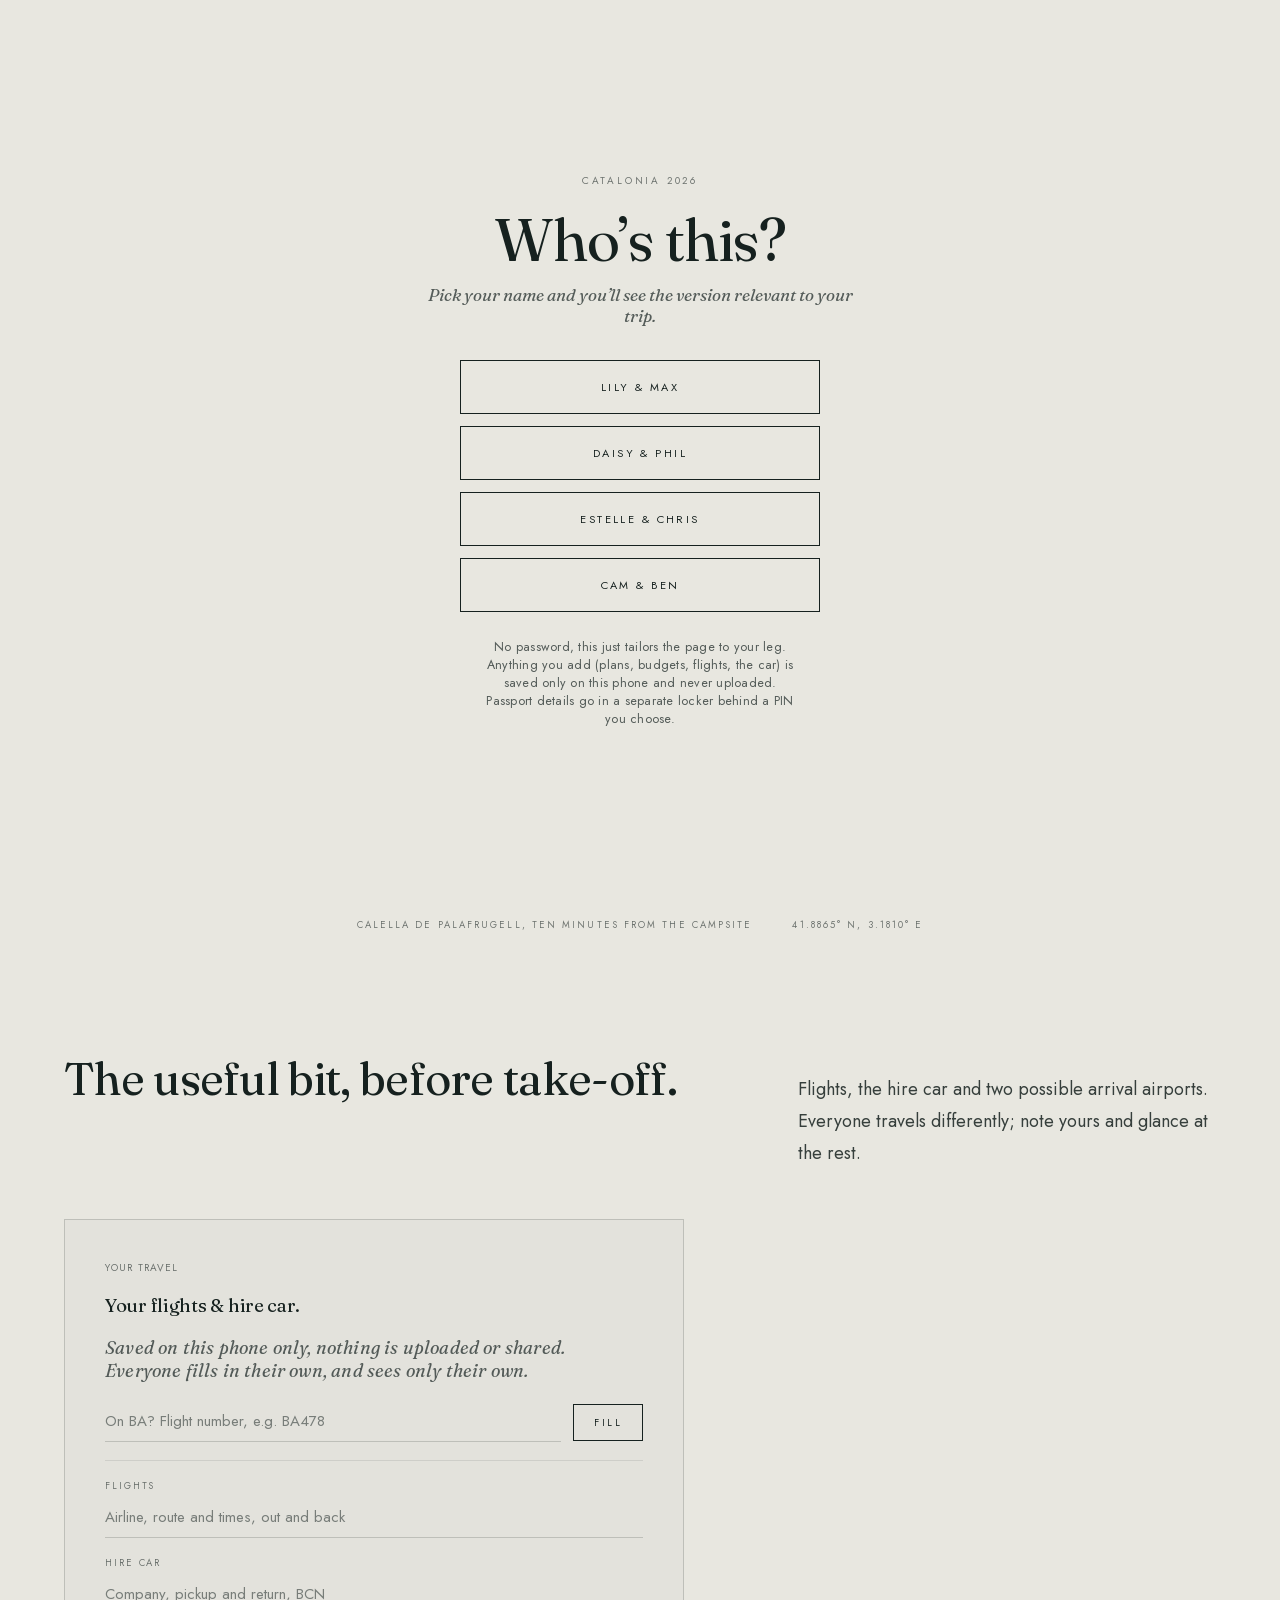
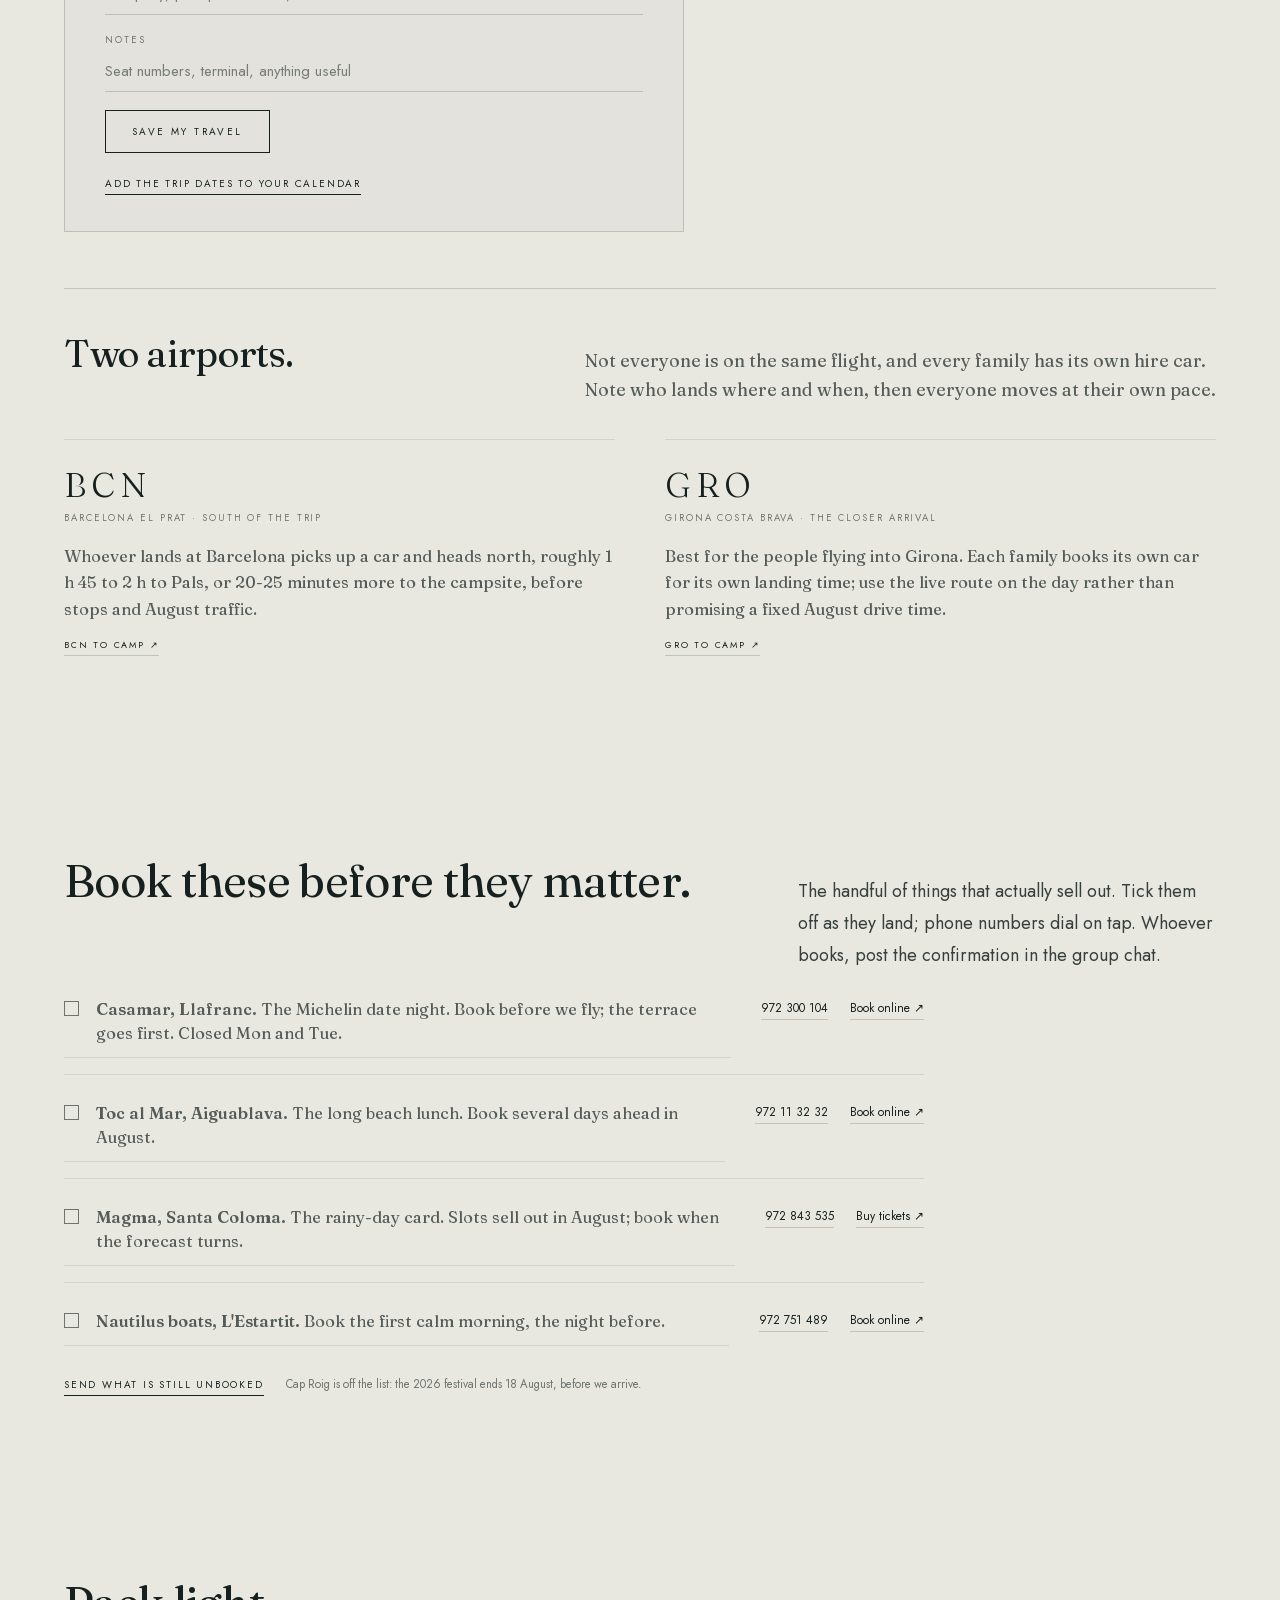
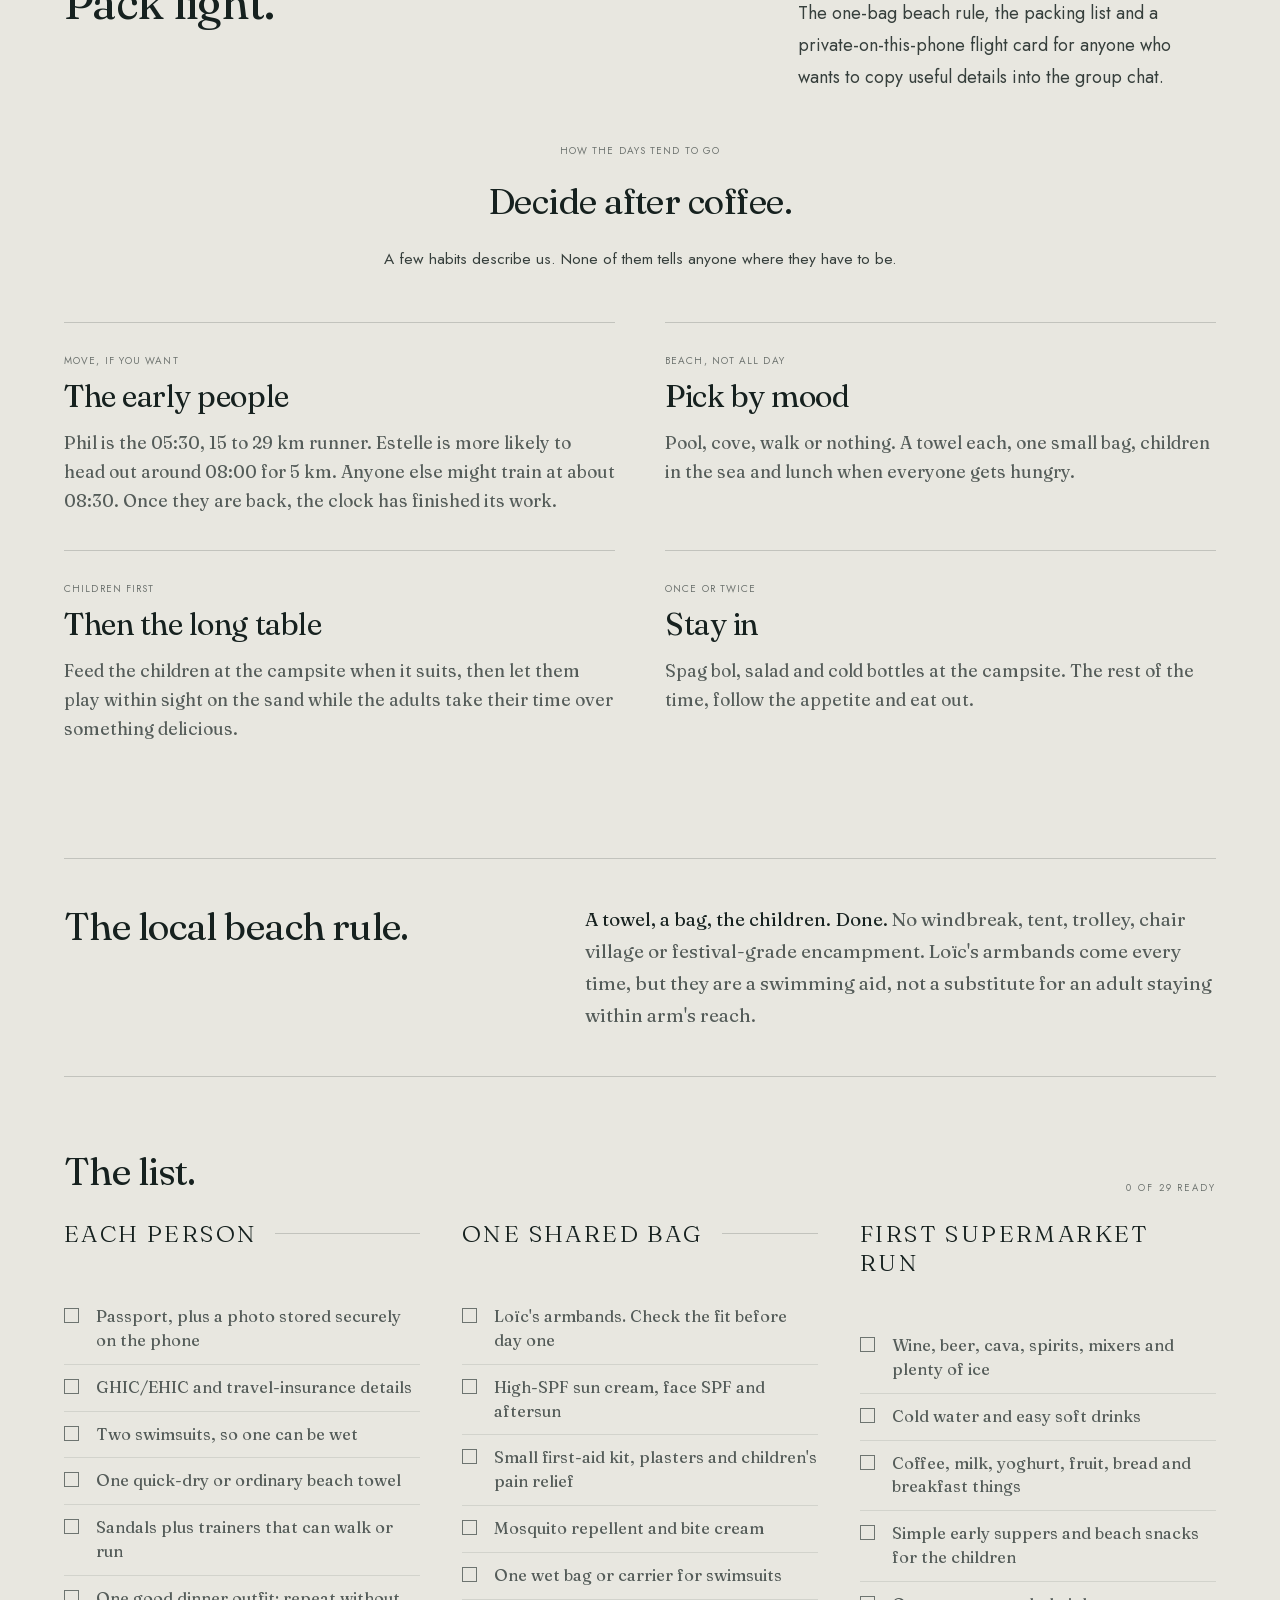
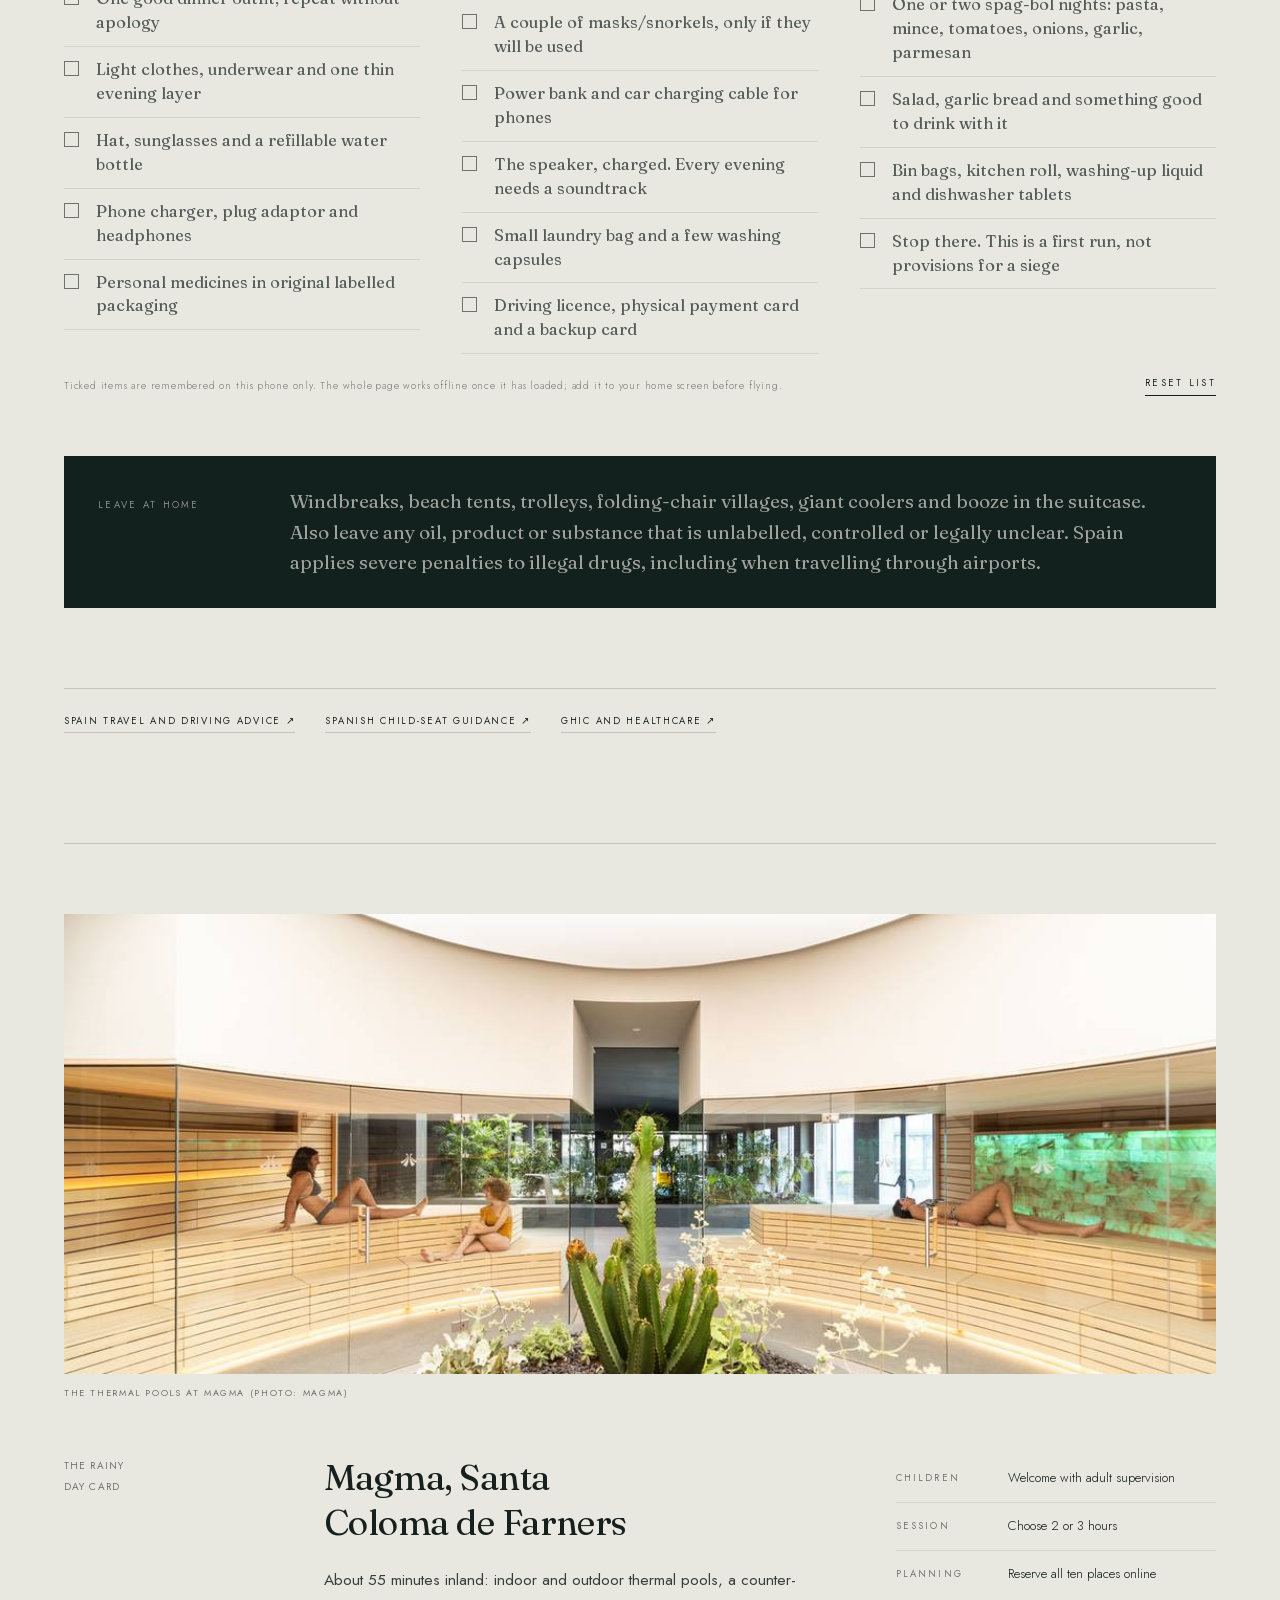
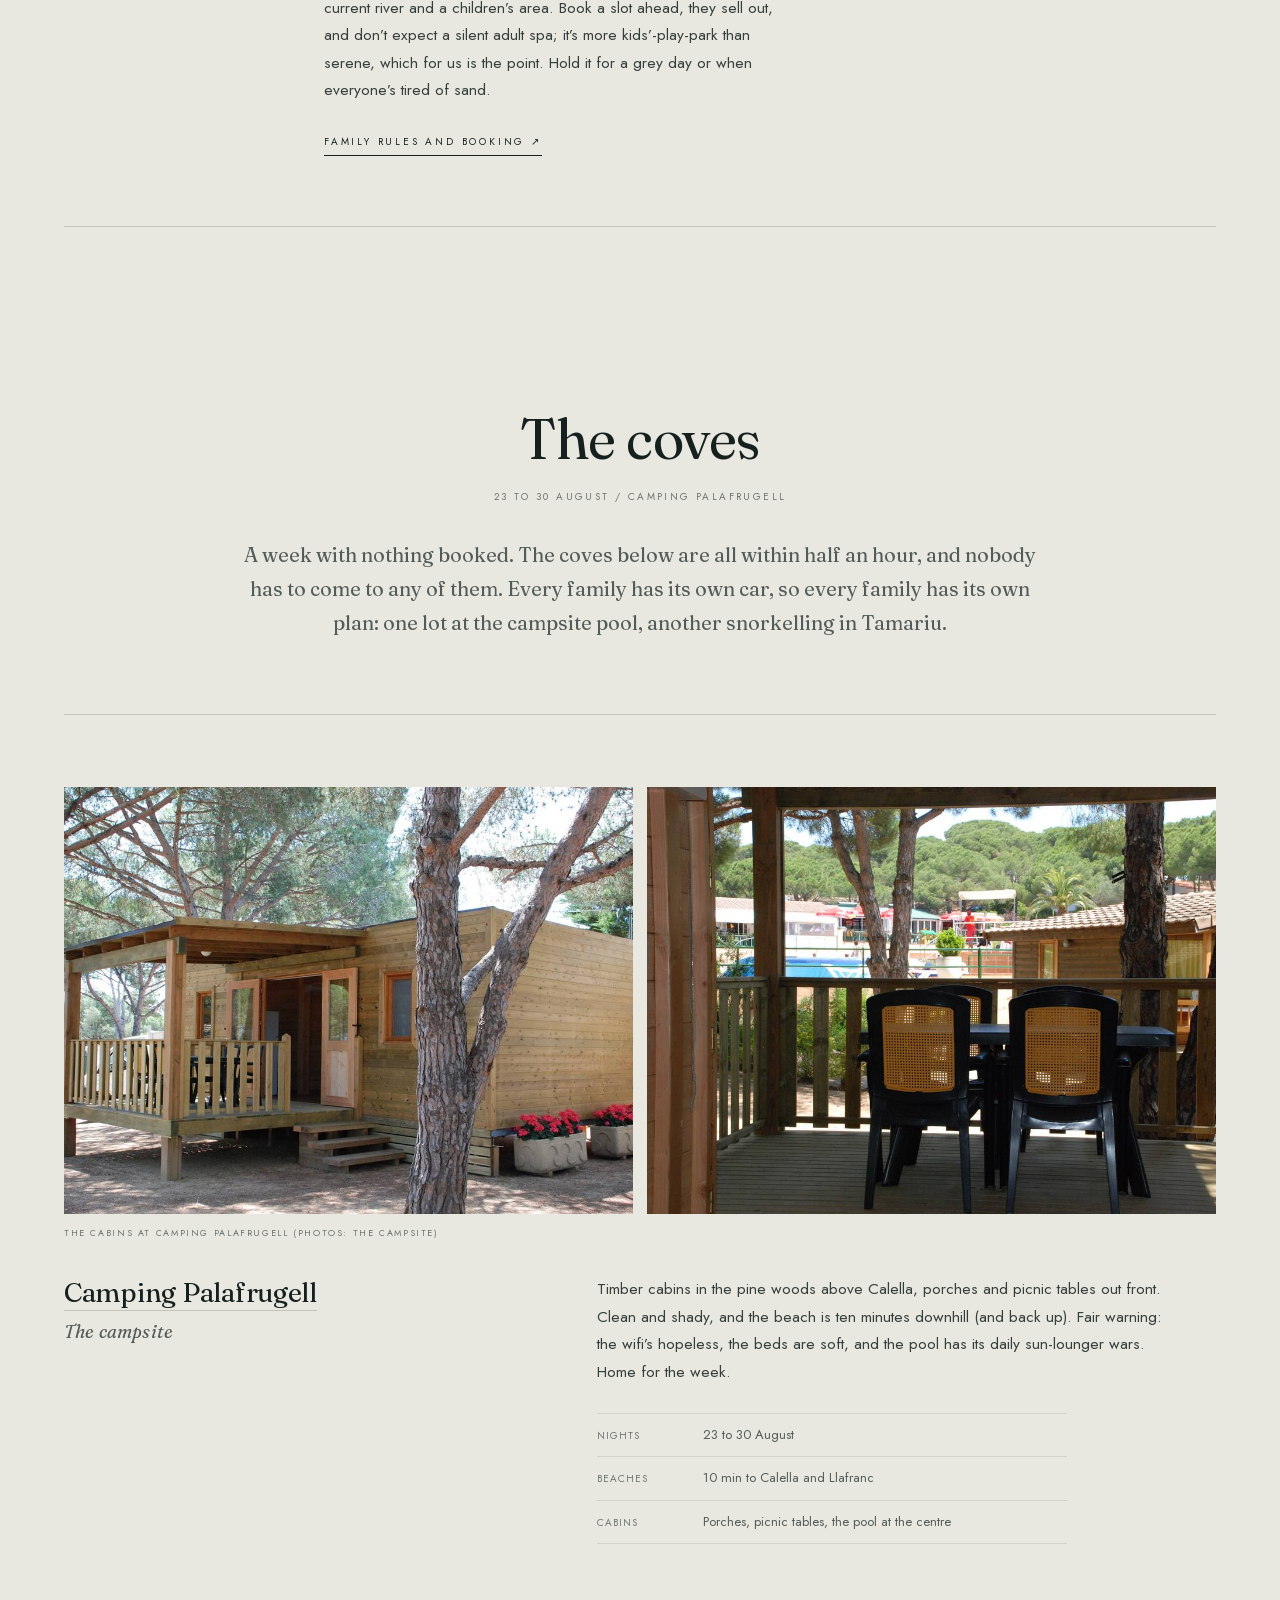
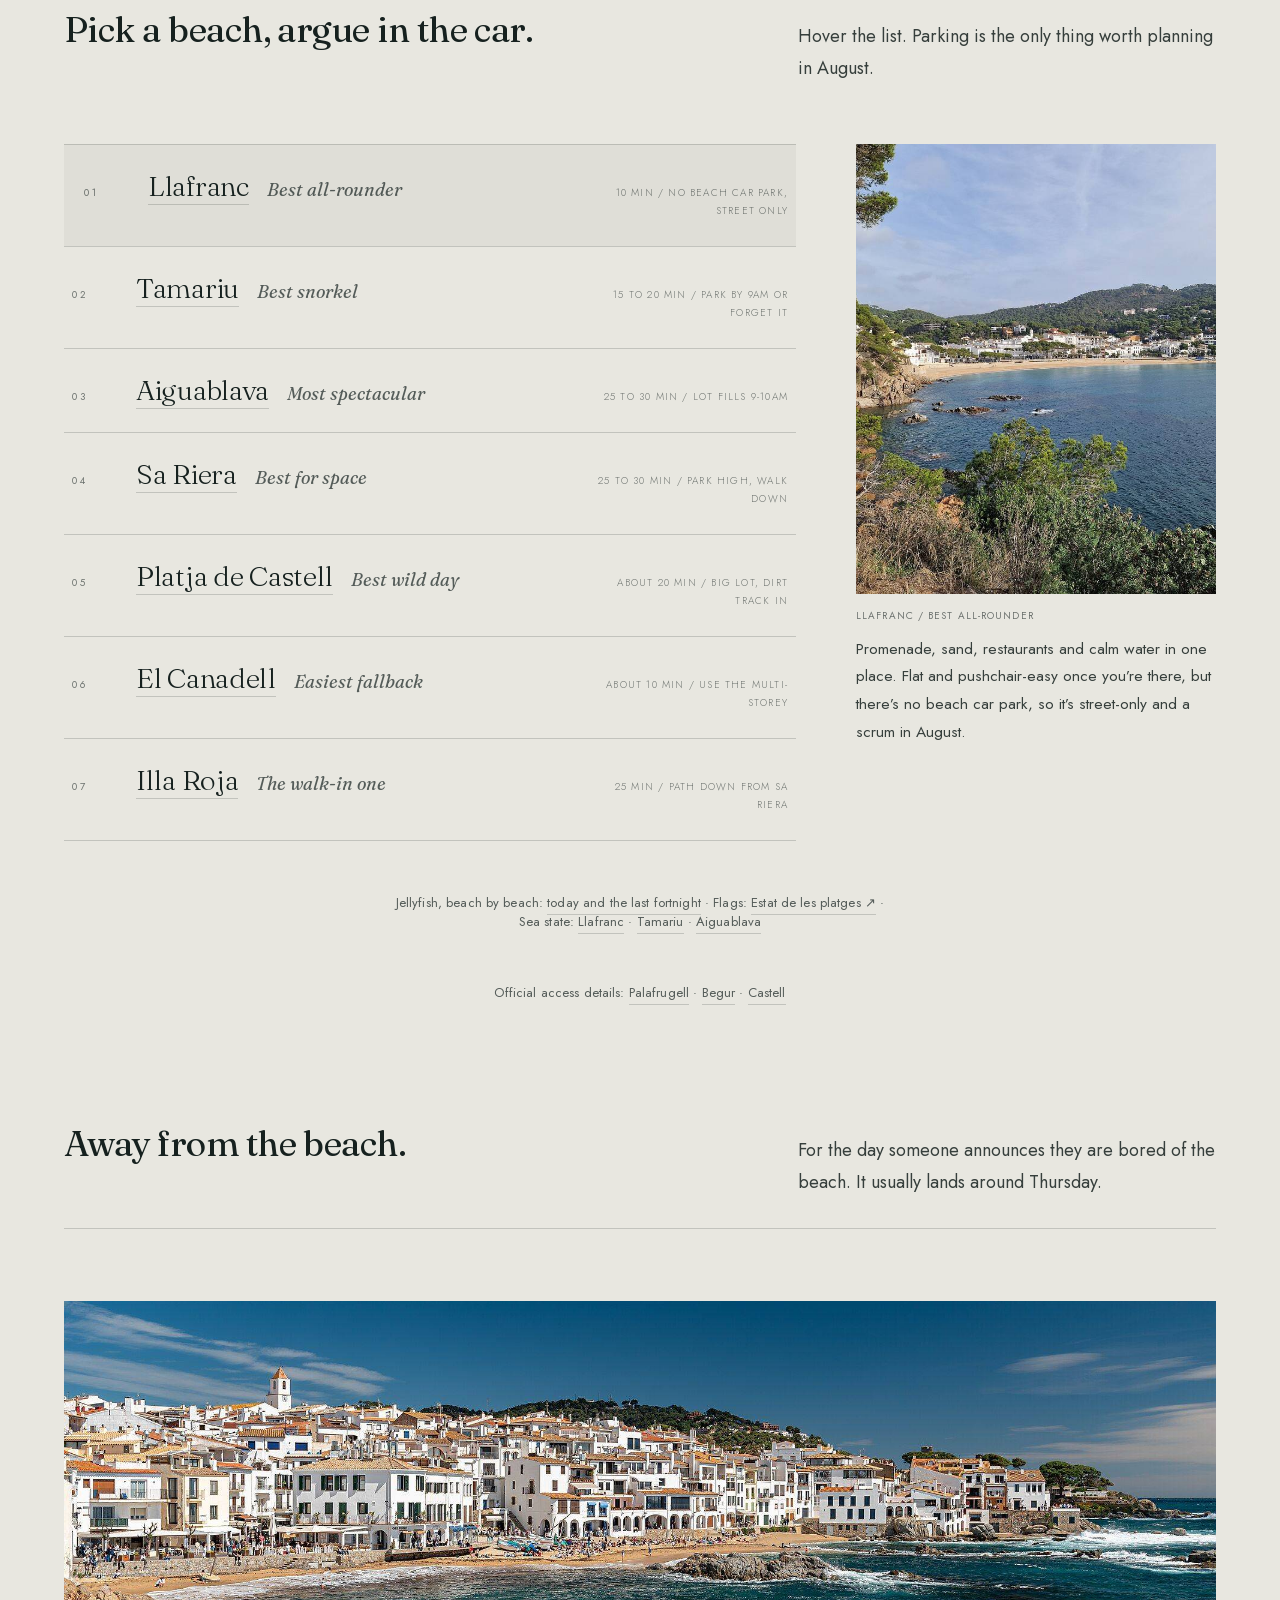
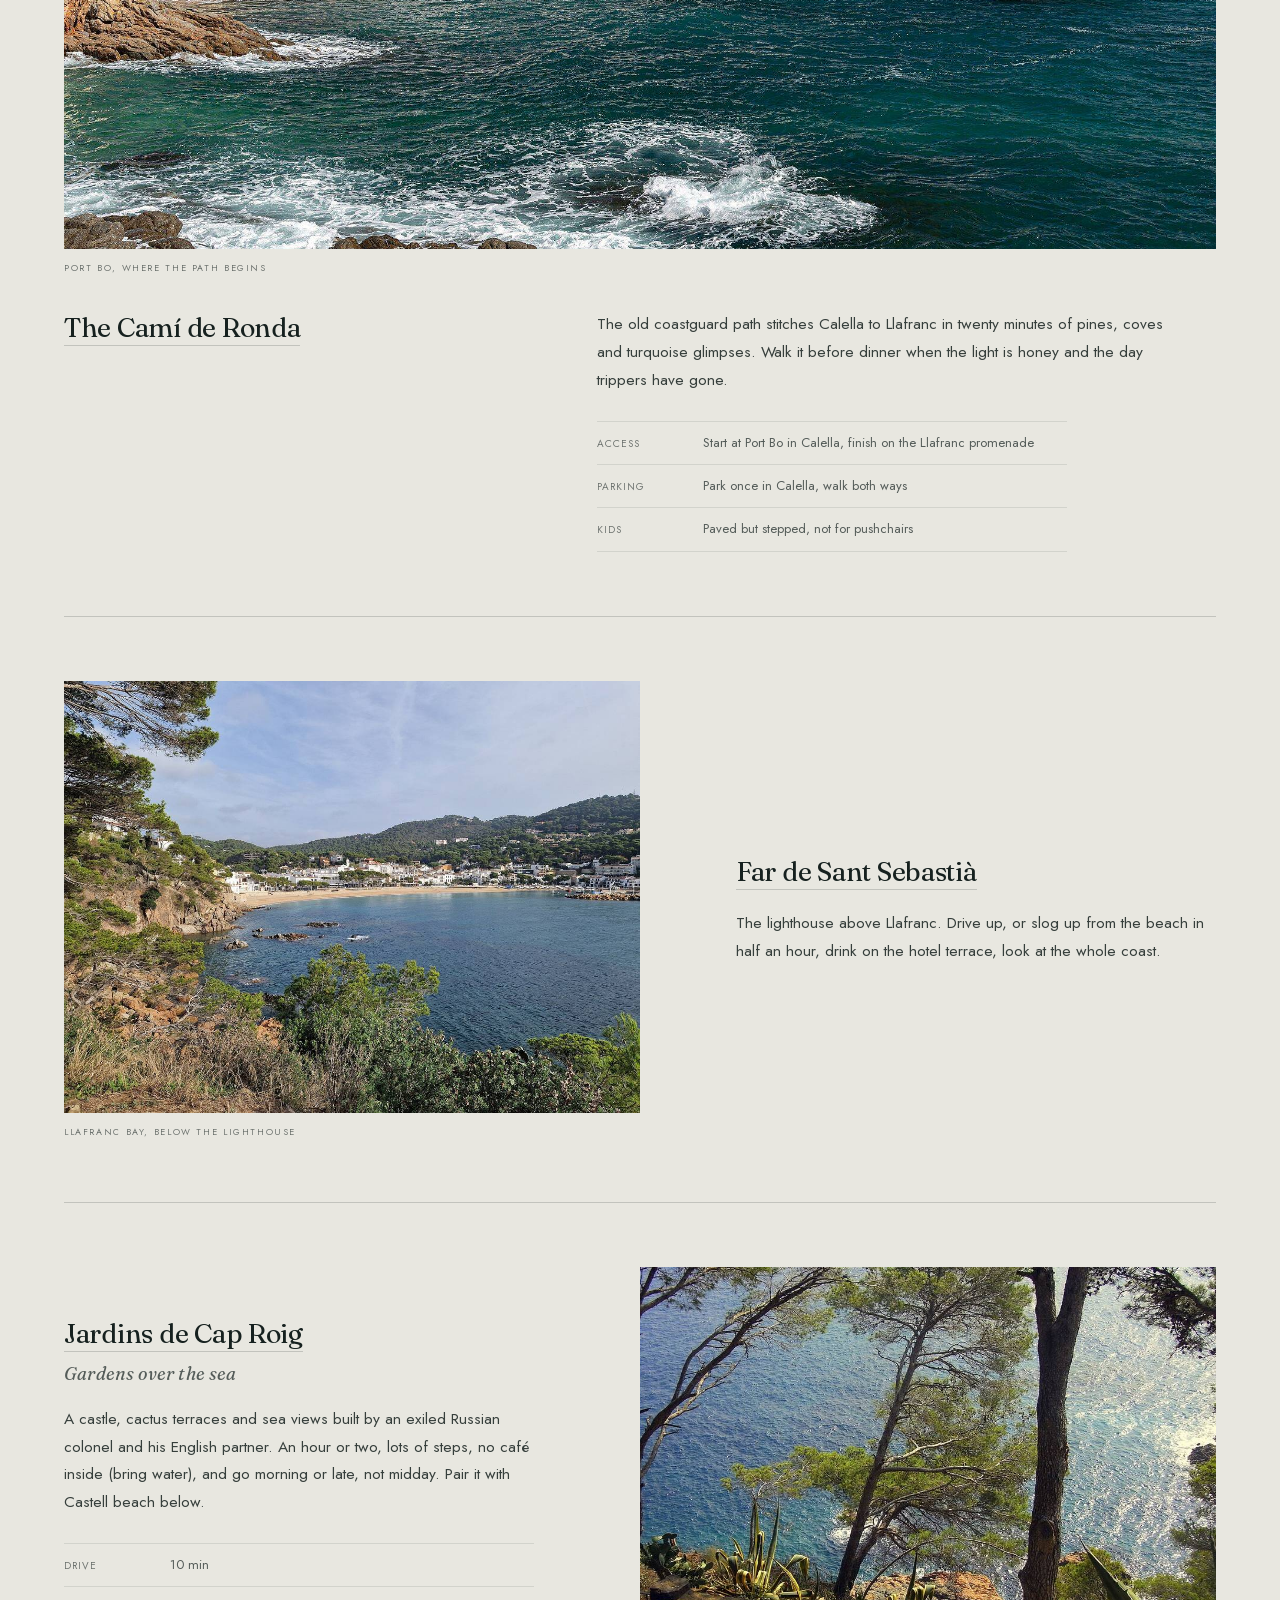
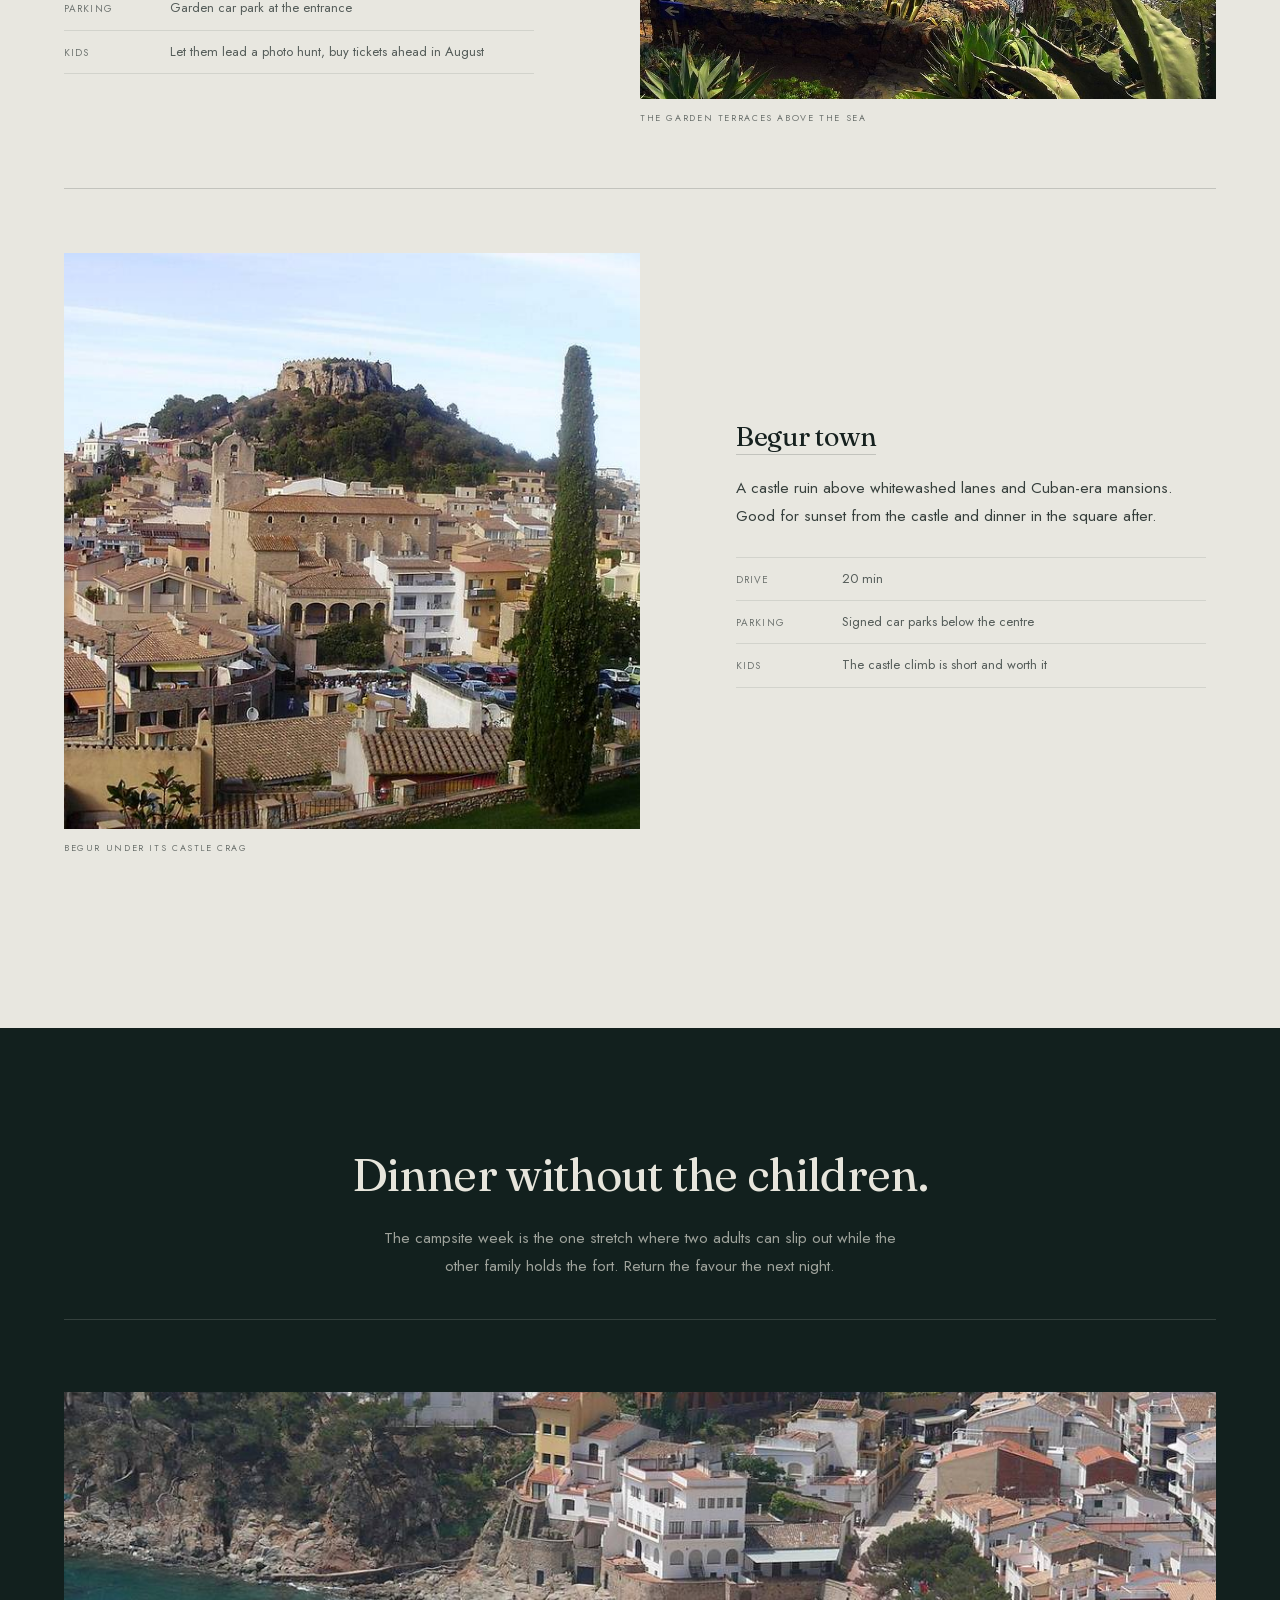
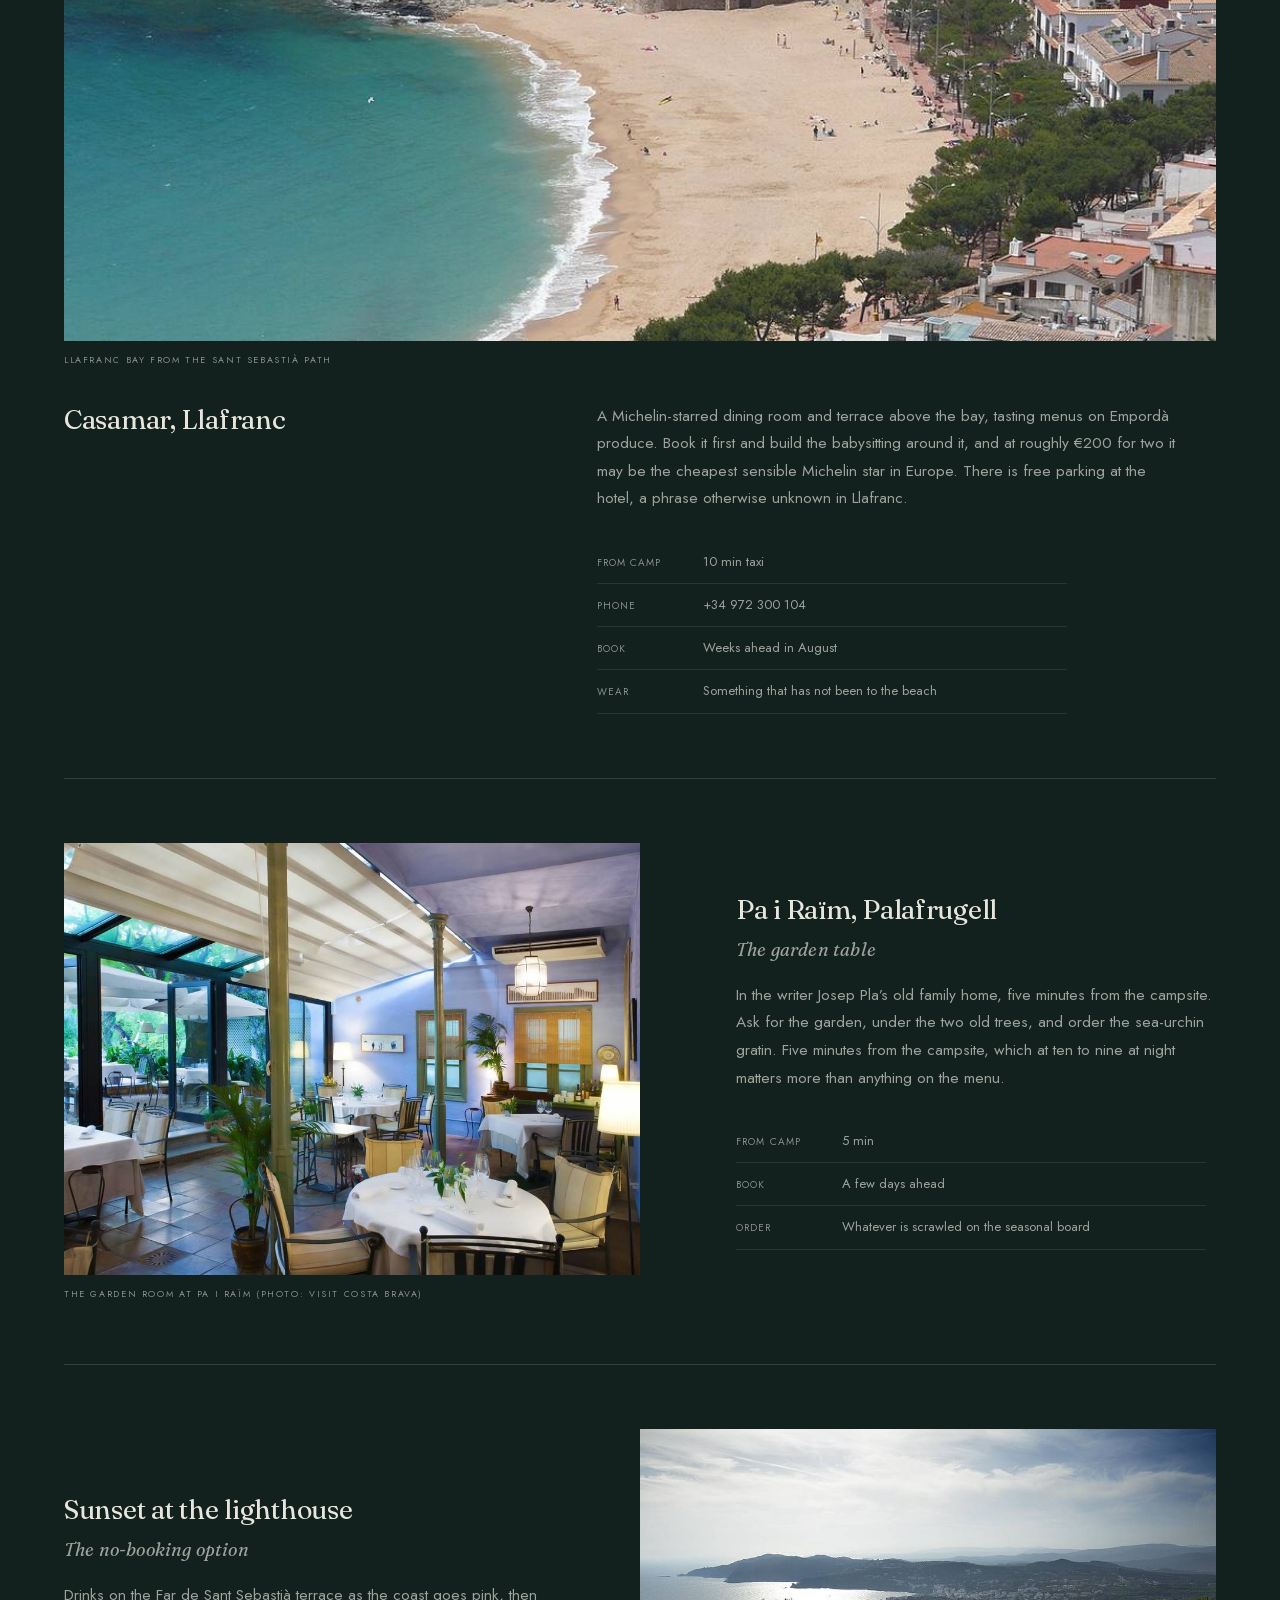
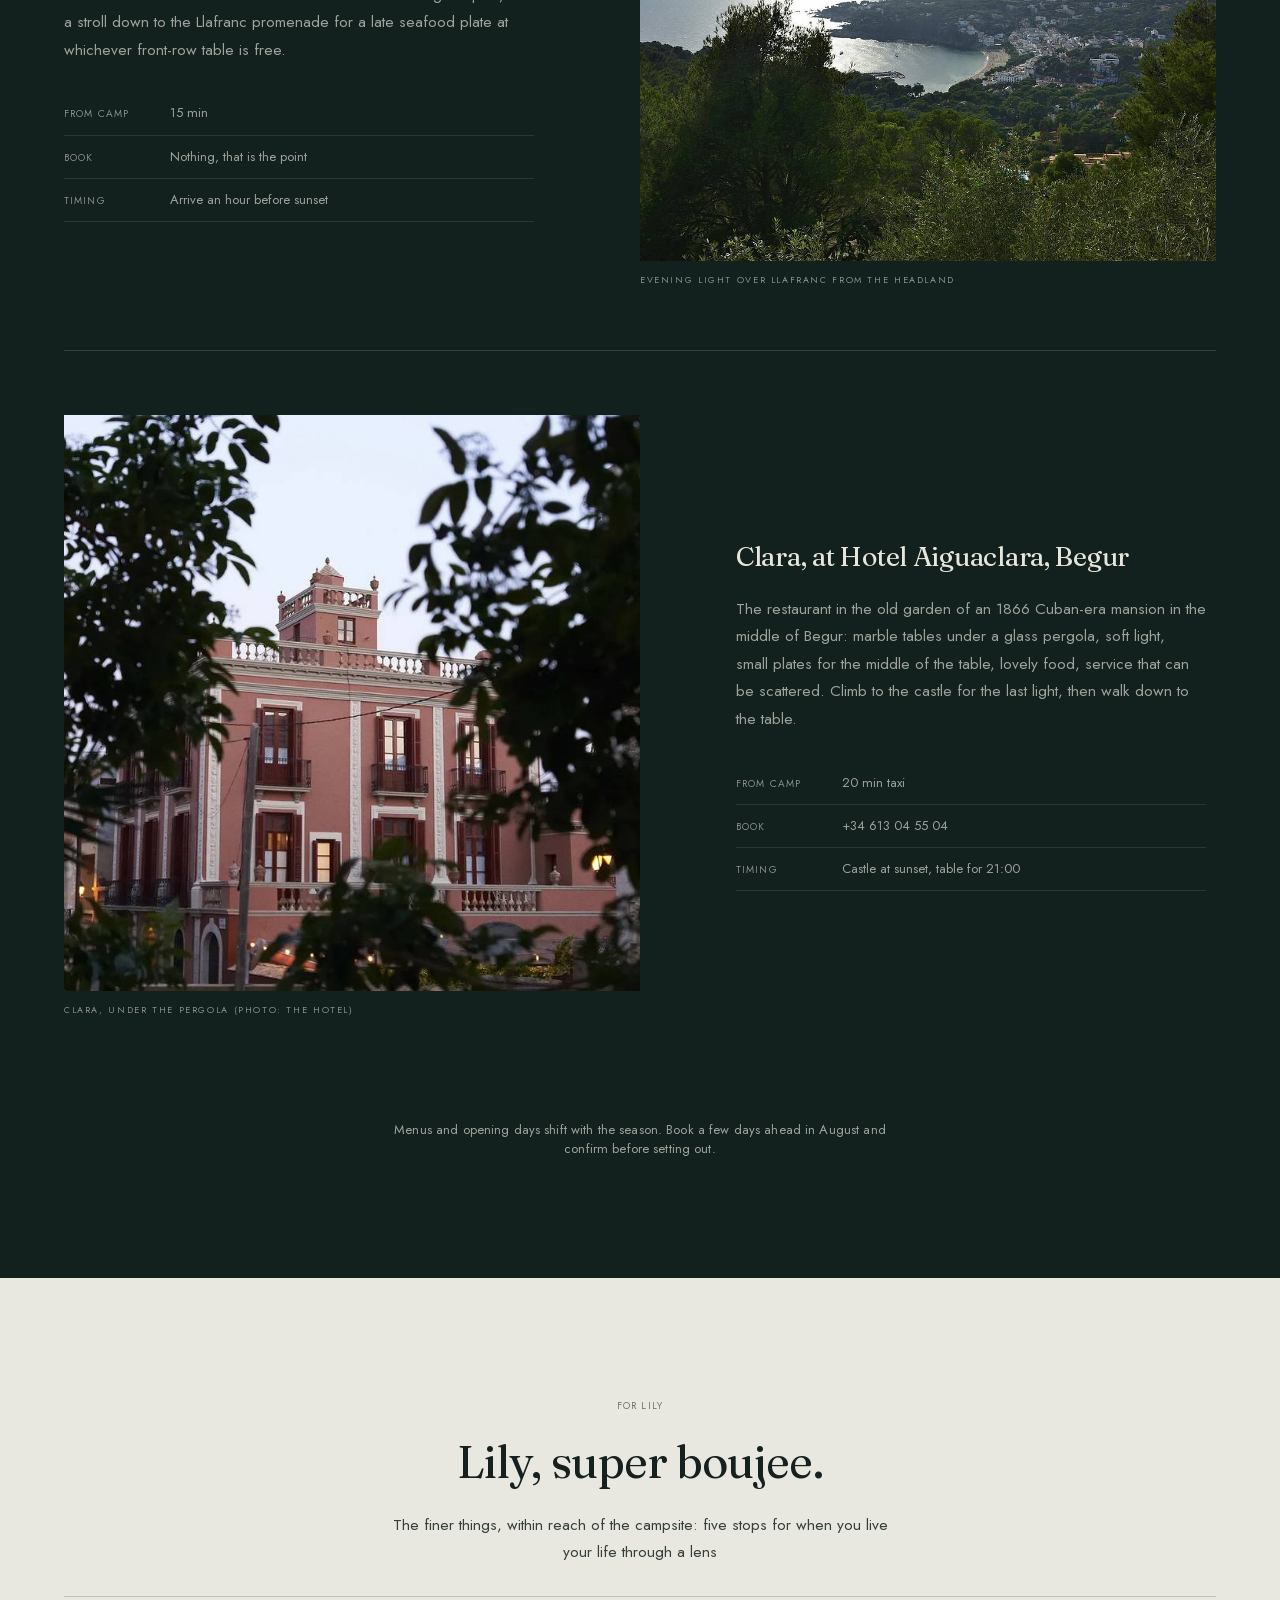
==== commit 07be6cdd: "Add a jellyfish watch per beach, from the Catalan lifeguard log Each of the seven beaches on the cov" ====
--- a/index.html
+++ b/index.html
@@ -388,12 +388,39 @@
 .wx-temp { font-family: var(--serif); font-weight: 300; font-size: 25px; font-variant-numeric: tabular-nums; }
 .wx-word { font-family: var(--serif); font-style: italic; font-size: 15px; color: var(--ink-60); margin-top: 2px; }
 .wx-rain { font-family: var(--sans); font-weight: 300; font-size: 9.5px; letter-spacing: 0.14em; text-transform: uppercase; color: var(--ink-45); margin-top: 3px; }
+/* jellyfish */
+.jf-intro { margin: 74px 0 26px; }
+.jf-head { display: grid; grid-template-columns: minmax(88px,150px) 1fr auto; gap: 10px 22px; padding: 0 0 12px; font-family: var(--sans); font-size: 9.5px; letter-spacing: 0.26em; text-transform: uppercase; color: var(--ink-45); max-width: 980px; margin: 0 auto; }
+.jf-head[hidden] { display: none; }
+.jf-rows { max-width: 980px; margin: 0 auto; border-bottom: 1px solid var(--rule); }
+.jf-row { display: grid; grid-template-columns: minmax(88px,150px) 1fr auto; gap: 10px 22px; align-items: center; padding: 15px 0; border-top: 1px solid var(--rule-soft); }
+.jf-row:first-child { border-top: 1px solid var(--rule); }
+.jf-beach { font-family: var(--mono); font-size: 10.5px; letter-spacing: 0.2em; text-transform: uppercase; color: var(--ink-60); }
+.jf-word { font-family: var(--serif); font-size: 17px; }
+.jf-word.is-none { font-style: italic; color: var(--ink-45); }
+.jf-word.is-clear { color: var(--ink-60); }
+.jf-word.is-bad { color: #a8341f; }
+.jf-meta { font-family: var(--mono); font-size: 9.5px; letter-spacing: 0.14em; text-transform: uppercase; color: var(--ink-45); margin-top: 3px; }
+.jf-strip { display: flex; gap: 3px; }
+.jf-dot { width: 7px; height: 7px; border-radius: 50%; border: 1px solid var(--rule); background: none; flex: none; }
+.jf-dot.is-clear { background: var(--rule); border-color: var(--rule); }
+.jf-dot.is-mild { background: #d8a13c; border-color: #d8a13c; }
+.jf-dot.is-bad { background: #a8341f; border-color: #a8341f; }
+.jf-key { max-width: 980px; margin: 14px auto 0; display: flex; flex-wrap: wrap; gap: 6px 20px; font-family: var(--sans); font-size: 9.5px; letter-spacing: 0.16em; text-transform: uppercase; color: var(--ink-45); }
+.jf-key span { display: inline-flex; align-items: center; gap: 6px; }
+.jf-key i { width: 7px; height: 7px; border-radius: 50%; border: 1px solid var(--rule); flex: none; }
 @media (max-width: 760px) {
   .weather-sec { padding: 76px 5vw 40px; }
   .wx-head { grid-template-columns: 54px 1fr 1fr 1fr; gap: 8px 10px; }
   .wx-row { grid-template-columns: 54px 1fr 1fr 1fr; gap: 8px 10px; }
   .wx-temp { font-size: 20px; }
   .wx-word { font-size: 13px; }
+  .jf-head { grid-template-columns: 1fr auto; gap: 8px 10px; }
+  .jf-head div:first-child { display: none; }
+  .jf-row { grid-template-columns: 1fr auto; gap: 4px 10px; align-items: start; }
+  .jf-beach { grid-column: 1 / -1; }
+  .jf-word { font-size: 15px; }
+  .jf-strip { padding-top: 4px; }
 }
 
 /* trip map */
@@ -1056,7 +1083,7 @@
       <p class="beach-note" id="beach-note">Promenade, sand, restaurants and calm water in one place. Flat and pushchair-easy once you’re there, but there’s no beach car park, so it’s street-only and a scrum in August.</p>
     </div>
   </div>
-  <div class="sources-line">Flags and jellyfish today: <a href="https://interior.gencat.cat/ca/arees_dactuacio/proteccio_civil/estatplatges/" target="_blank" rel="noopener">Estat de les platges ↗</a> · Sea state: <a href="https://www.meteo.cat/prediccio/platges/palafrugell-de-llafranc" target="_blank" rel="noopener">Llafranc</a> · <a href="https://www.meteo.cat/prediccio/platges/palafrugell-de-tamariu" target="_blank" rel="noopener">Tamariu</a> · <a href="https://www.meteo.cat/prediccio/platges/begur-daiguablava" target="_blank" rel="noopener">Aiguablava</a></div>
+  <div class="sources-line">Jellyfish, beach by beach: <a href="#jellyfish">today and the last fortnight</a> · Flags: <a href="https://interior.gencat.cat/ca/arees_dactuacio/proteccio_civil/estatplatges/" target="_blank" rel="noopener">Estat de les platges ↗</a> · Sea state: <a href="https://www.meteo.cat/prediccio/platges/palafrugell-de-llafranc" target="_blank" rel="noopener">Llafranc</a> · <a href="https://www.meteo.cat/prediccio/platges/palafrugell-de-tamariu" target="_blank" rel="noopener">Tamariu</a> · <a href="https://www.meteo.cat/prediccio/platges/begur-daiguablava" target="_blank" rel="noopener">Aiguablava</a></div>
   <div class="sources-line">Official access details: <a href="https://visitpalafrugell.cat/en/beaches-and-routes/" target="_blank" rel="noopener">Palafrugell</a> · <a href="https://visitbegur.cat/en/discover/beaches/" target="_blank" rel="noopener">Begur</a> · <a href="https://visitpalamos.cat/en/platja-de-castell/" target="_blank" rel="noopener">Castell</a></div>
 
   <div class="split asym sub towel" data-reveal>
@@ -1454,6 +1481,22 @@
   </div>
   <div id="weather-days" class="wx-days"><div class="wx-loading">Reading the sky…</div></div>
   <p class="light-footnote">Forecast: Open-Meteo best-match model blend. Beyond day seven the models drift; check again nearer the time.</p>
+
+  <div class="split asym jf-intro" id="jellyfish" data-reveal>
+    <h2>Jellyfish.</h2>
+    <p>What the lifeguards logged on each beach, and the fortnight behind it. Nobody forecasts jellyfish, so the fortnight is the nearest thing to one: a bloom that has sat on a beach all week will probably still be there tomorrow, and a clear run of dots means clear.</p>
+  </div>
+  <div class="jf-head" id="jf-head" hidden>
+    <div></div><div>Latest report</div><div>Last 14 days</div>
+  </div>
+  <div id="jf-rows" class="jf-rows"><div class="wx-loading">Reading the beach log…</div></div>
+  <div class="jf-key">
+    <span><i class="jf-dot is-clear"></i>Nothing</span>
+    <span><i class="jf-dot is-mild"></i>Harmless or mild</span>
+    <span><i class="jf-dot is-bad"></i>Stings</span>
+    <span><i class="jf-dot"></i>No report</span>
+  </div>
+  <p class="light-footnote">Lifeguard reports from <a href="https://interior.gencat.cat/ca/arees_dactuacio/proteccio_civil/estatplatges/" target="_blank" rel="noopener">Estat de les platges</a>, Generalitat de Catalunya. Staffed beaches only, so Illa Roja never appears, and no report is not the same as no jellyfish.</p>
 </section>
 
 <section id="help" class="wrap help-sec">
@@ -1872,6 +1915,7 @@
 <script src="assets/trip-kit.js"></script>
 <script src="assets/trip-data.js"></script>
 <script src="assets/you.js"></script>
+<script src="assets/jelly.js" defer></script>
 <script src="assets/leaflet/leaflet.js"></script>
 
 <script>
